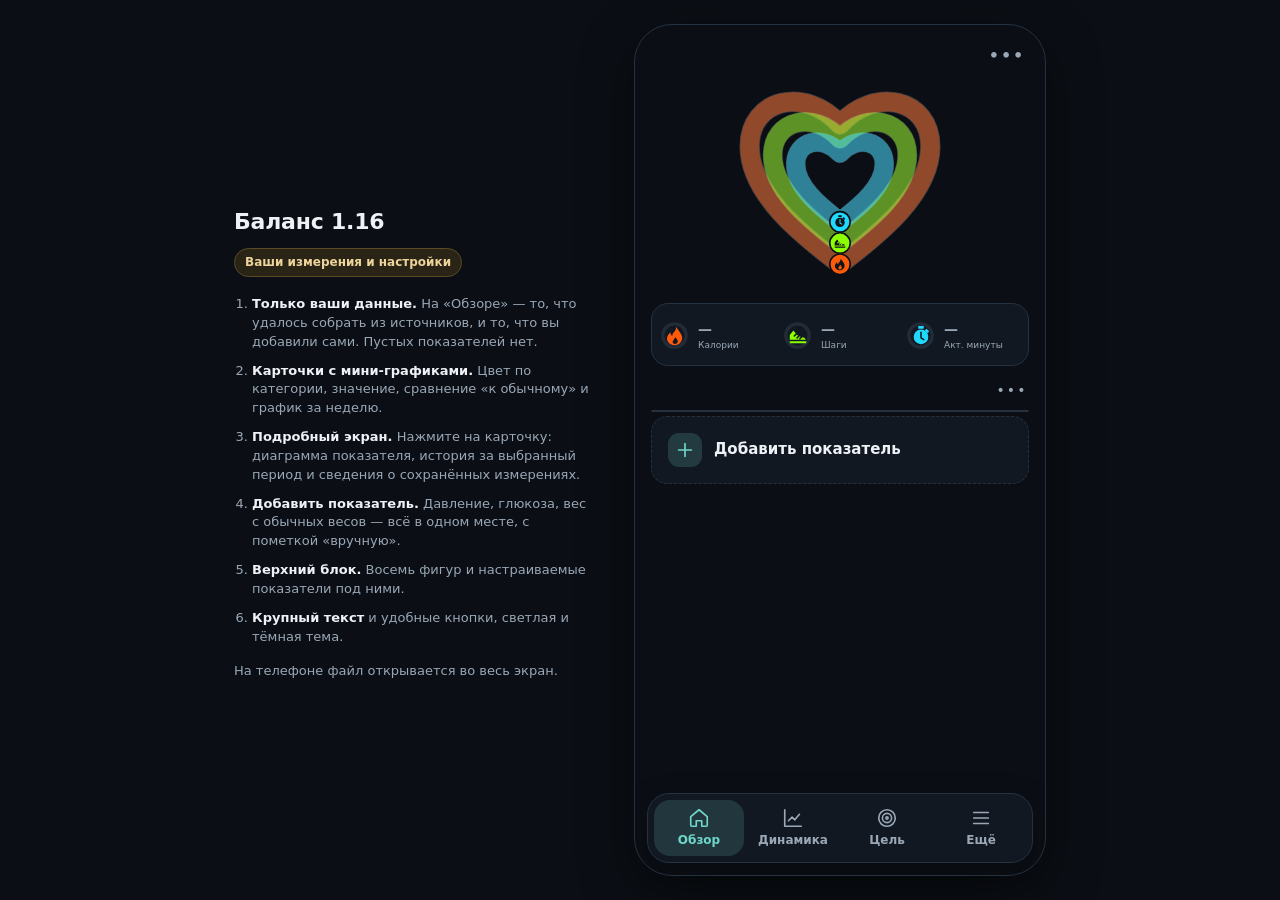
==== web-src/index.html @ 513505cd "Add files via upload" ====
<!doctype html>
<html lang="ru" data-theme="dark">
<head>
<meta charset="utf-8">
<meta name="viewport" content="width=device-width,initial-scale=1,viewport-fit=cover">
<meta name="theme-color" content="#0b0f15">
<title>Баланс · версия 1.16</title>
<link rel="icon" href="data:image/svg+xml,%3Csvg xmlns='http://www.w3.org/2000/svg' viewBox='0 0 108 108'%3E%3Crect width='108' height='108' rx='24' fill='%230b0f15'/%3E%3Cg fill='none' stroke-width='6' stroke-linecap='round'%3E%3Cpath d='M54 30A24 24 0 1 1 30 54' stroke='%233ee2c4'/%3E%3Cpath d='M54 38A16 16 0 1 1 38 54' stroke='%23ff6a91'/%3E%3Cpath d='M54 46A8 8 0 1 1 46 54' stroke='%2359a9ff'/%3E%3C/g%3E%3C/svg%3E">
<style>
:root{
  --bg:#0b0f15;--surface:#121821;--surface2:#19212c;--surface3:#222c39;--line:#263140;
  --text:#eef2f7;--muted:#9aa7b6;--faint:#6f7c8c;--accent:#6fd6ca;--accent-ink:#06211e;
  --c-act:#3fe0c5;--c-heart:#ff6f91;--c-sleep:#9d8cff;--c-body:#ffb84d;--c-food:#5fd97a;--c-well:#5aa9ff;--c-fit:#ff8a4c;
  --warn-bg:#2a2416;--warn-line:#5a4a26;--warn:#ecd49b;
  --shadow:0 18px 50px #0008;--r:16px;
  --fs-xs:12px;--fs-s:13px;--fs-m:15px;--fs-l:18px;--fs-xl:24px;--fs-2xl:34px;
}
[data-theme=light]{
  --bg:#eef1f5;--surface:#ffffff;--surface2:#f3f5f8;--surface3:#e7ebf0;--line:#dde3ea;
  --text:#121821;--muted:#566273;--faint:#7c8796;--accent:#0f8f84;--accent-ink:#ffffff;
  --c-act:#0aa58e;--c-heart:#e63e6d;--c-sleep:#6b54f0;--c-body:#d98a0b;--c-food:#22a447;--c-well:#2f7ff0;--c-fit:#ea6420;
  --warn-bg:#fff6df;--warn-line:#f0d9a0;--warn:#7a5a10;
  --shadow:0 18px 50px #1b263533;
}
[data-theme=dark][data-pal=midnight]{--bg:#070b1a;--surface:#0f1530;--surface2:#161d3d;--surface3:#1f2850;--line:#28325e;--text:#eef1ff;--muted:#9ea8cc;--faint:#6d779c;--accent:#7aa2ff;--accent-ink:#0a1236}
[data-theme=dark][data-pal=amethyst]{--bg:#0e0a16;--surface:#171126;--surface2:#201832;--surface3:#2a2040;--line:#352a50;--text:#f3eefc;--muted:#aa9fc2;--faint:#776d8f;--accent:#c08cff;--accent-ink:#200b3a}
[data-theme=dark][data-pal=emerald]{--bg:#06110e;--surface:#0d1b17;--surface2:#13241f;--surface3:#1b3029;--line:#223b33;--text:#eaf7f1;--muted:#93b0a5;--faint:#647f74;--accent:#4fe0a0;--accent-ink:#032116}
[data-theme=dark][data-pal=black]{--bg:#000000;--surface:#0d0d0f;--surface2:#151518;--surface3:#1e1e22;--line:#26262b;--text:#f5f5f5;--muted:#a1a1a8;--faint:#6e6e75;--accent:#ffb547;--accent-ink:#2a1a00}
[data-theme=light][data-pal=sand]{--bg:#f5efe6;--surface:#fffdf9;--surface2:#f6f0e6;--surface3:#ece3d5;--line:#e3d7c5;--text:#241a11;--muted:#6e5f50;--faint:#93846f;--accent:#c0612b;--accent-ink:#ffffff}
[data-theme=light][data-pal=lavender]{--bg:#f1eefa;--surface:#ffffff;--surface2:#f6f4fc;--surface3:#eae6f7;--line:#dfd9f1;--text:#1b1530;--muted:#5f5878;--faint:#857e9e;--accent:#6b4fe0;--accent-ink:#ffffff}
[data-theme=light][data-pal=mint]{--bg:#eaf5f0;--surface:#ffffff;--surface2:#f1f8f5;--surface3:#e0efe8;--line:#d2e6dd;--text:#10231b;--muted:#4f665c;--faint:#78897f;--accent:#138a5e;--accent-ink:#ffffff}
[data-theme=light][data-pal=sky]{--bg:#ecf3fc;--surface:#ffffff;--surface2:#f2f7fd;--surface3:#e1ebf8;--line:#d4e1f2;--text:#0f1a2b;--muted:#4f5f76;--faint:#7a889c;--accent:#2370d8;--accent-ink:#ffffff}
.pals{display:grid;grid-template-columns:repeat(5,1fr);gap:8px}
.pal{display:flex;flex-direction:column;align-items:center;gap:6px;font-size:12px;font-weight:600;color:var(--muted)}
.pal .psw{width:100%;aspect-ratio:3/4;border-radius:14px;border:2px solid var(--line);padding:6px;display:flex;flex-direction:column;gap:4px;justify-content:flex-end;position:relative;overflow:hidden}
.pal .psw i{display:block;height:7px;border-radius:4px}
.pal .psw em{position:absolute;top:6px;left:6px;width:14px;height:14px;border-radius:50%}
.pal.on{color:var(--text)}.pal.on .psw{border-color:var(--accent);box-shadow:0 0 0 3px color-mix(in srgb,var(--accent) 30%,transparent)}
.lay{grid-template-columns:repeat(3,1fr)!important}
*{box-sizing:border-box;-webkit-tap-highlight-color:transparent}
html,body{margin:0;height:100%}
body{background:var(--bg);color:var(--text);font:var(--fs-m)/1.45 "Inter",system-ui,-apple-system,"Segoe UI",Roboto,sans-serif;-webkit-font-smoothing:antialiased}
button{font:inherit;color:inherit;background:none;border:0;padding:0;cursor:pointer}
svg.i{width:22px;height:22px;fill:none;stroke:currentColor;stroke-width:1.8;stroke-linecap:round;stroke-linejoin:round;flex:none}
.num{font-variant-numeric:tabular-nums}

/* stage: phone frame on desktop, full screen on phone */
.stage{min-height:100%;display:flex;justify-content:center;align-items:center;gap:40px;padding:24px}
.notes{max-width:360px;color:var(--muted);font-size:var(--fs-s)}
.notes h1{color:var(--text);font-size:22px;margin:0 0 4px;letter-spacing:-.01em}
.notes .tag{display:inline-block;margin:6px 0 18px;padding:5px 10px;border-radius:99px;background:var(--warn-bg);border:1px solid var(--warn-line);color:var(--warn);font-size:var(--fs-xs);font-weight:700}
.notes ol{padding-left:18px;margin:0}.notes li{margin:0 0 10px}.notes b{color:var(--text)}
.phone{position:relative;width:412px;height:min(892px,calc(100vh - 48px));background:var(--bg);border:1px solid var(--line);border-radius:38px;box-shadow:var(--shadow);overflow:hidden;display:flex;flex-direction:column}
@media (max-width:860px){.notes{display:none}}
@media (max-width:520px){.stage{padding:0;display:block}.phone{width:100%;height:100dvh;border:0;border-radius:0;box-shadow:none}}

.status{display:flex;justify-content:space-between;padding:12px 22px 4px;font-size:var(--fs-xs);color:var(--muted);font-weight:600}
.screen{flex:1;overflow-y:auto;padding:6px 16px 118px;scrollbar-width:none}
.screen::-webkit-scrollbar{display:none}
.view{display:none}.view.on{display:block;animation:fade .22s ease}
@keyframes fade{from{opacity:0;transform:translateY(6px)}to{opacity:1;transform:none}}

/* header */
.top{display:flex;align-items:center;gap:12px;margin:6px 0 14px}
.top h2{margin:0;font-size:var(--fs-xl);letter-spacing:-.02em}
.top small{display:block;color:var(--muted);font-size:var(--fs-s)}
.top .sp{flex:1}
.iconbtn{width:44px;height:44px;border-radius:14px;display:grid;place-items:center;background:var(--surface);border:1px solid var(--line);color:var(--muted)}
.iconbtn:active{transform:scale(.96)}
.avatar{width:44px;height:44px;border-radius:50%;display:grid;place-items:center;background:linear-gradient(140deg,#4f67a0,#2a3854);color:#fff;font-weight:800;font-size:var(--fs-l)}

.demo{display:flex;gap:8px;align-items:center;padding:8px 12px;border-radius:12px;background:var(--warn-bg);border:1px solid var(--warn-line);color:var(--warn);font-size:var(--fs-xs);font-weight:600;margin-bottom:14px}

/* week strip */
.week{display:grid;grid-template-columns:repeat(7,1fr);gap:6px;margin-bottom:14px}
.day{display:flex;flex-direction:column;align-items:center;gap:2px;padding:8px 0;border-radius:12px;background:var(--surface);border:1px solid var(--line);font-size:var(--fs-xs);color:var(--muted);min-height:48px}
.day b{font-size:var(--fs-m);color:var(--text)}
.day.on{background:var(--accent);border-color:var(--accent);color:var(--accent-ink)}.day.on b{color:var(--accent-ink)}
.day .dot{width:5px;height:5px;border-radius:50%;background:var(--c-act)}.day.on .dot{background:var(--accent-ink)}
.day .dot.off{background:transparent}

.card{background:var(--surface);border:1px solid var(--line);border-radius:var(--r);padding:16px}
.laysw{display:flex;gap:4px;padding:4px;margin:0 0 12px;border-radius:14px;background:var(--card);border:1px solid var(--line)}
.laysw button{flex:1;display:flex;align-items:center;justify-content:center;gap:7px;min-height:38px;border-radius:10px;color:var(--muted);font-size:var(--fs-s);font-weight:600;transition:background .2s,color .2s}
.laysw button svg{width:17px;height:17px}
.laysw button.on{background:color-mix(in srgb,var(--accent) 18%,transparent);color:var(--accent)}
.sec{display:flex;align-items:baseline;justify-content:space-between;margin:22px 2px 10px}
.sec h3{margin:0;font-size:var(--fs-l);letter-spacing:-.01em}
.sec button,.link{color:var(--accent);font-size:var(--fs-s);font-weight:600;min-height:32px}

/* today */
.today{background:linear-gradient(160deg,color-mix(in srgb,var(--accent) 14%,var(--surface)),var(--surface) 70%)}
.today .lbl{font-size:var(--fs-xs);font-weight:700;color:var(--muted);letter-spacing:.06em;text-transform:uppercase}
.today p{margin:6px 0 14px;font-size:var(--fs-l);line-height:1.35;font-weight:600;letter-spacing:-.01em}
.today p em{font-style:normal;color:var(--accent)}
.rings{display:grid;grid-template-columns:repeat(3,1fr);gap:8px}
.ring{display:flex;flex-direction:column;align-items:center;text-align:center;gap:4px;padding:10px 4px;border-radius:14px;background:var(--surface2)}
.ring svg{width:64px;height:64px}
.ring b{font-size:var(--fs-m)}.ring small{font-size:var(--fs-xs);color:var(--muted)}

/* key metrics */
.grid2{display:grid;grid-template-columns:1fr 1fr;gap:10px}
.kpi{text-align:left;display:flex;flex-direction:column;gap:6px;min-height:150px}
.kpi:active,.row:active{transform:scale(.985)}
.kpi .h{display:flex;align-items:center;gap:8px;font-size:var(--fs-s);color:var(--muted);font-weight:600}
.kpi .h .ic{width:28px;height:28px;border-radius:9px;display:grid;place-items:center;background:color-mix(in srgb,var(--c) 18%,transparent);color:var(--c)}
.kpi .h svg.i{width:16px;height:16px}
.kpi .v{font-size:var(--fs-xl);font-weight:800;letter-spacing:-.02em;line-height:1.1}
.kpi .v small{font-size:var(--fs-s);font-weight:600;color:var(--muted);margin-left:3px}
.kpi .spark{height:34px;margin-top:auto}
.delta{font-size:var(--fs-xs);color:var(--muted)}
.delta b{color:var(--text);font-weight:700}

.insight{display:flex;gap:12px;align-items:flex-start}
.insight .ic{width:40px;height:40px;border-radius:12px;display:grid;place-items:center;background:color-mix(in srgb,var(--c-sleep) 18%,transparent);color:var(--c-sleep)}
.insight b{display:block;font-size:var(--fs-m)}.insight span{font-size:var(--fs-s);color:var(--muted)}
.streak{display:flex;align-items:center;gap:12px;margin-top:10px}
.streak .ic{width:40px;height:40px;border-radius:12px;display:grid;place-items:center;background:color-mix(in srgb,var(--c-fit) 18%,transparent);color:var(--c-fit)}
.pips{display:flex;gap:4px;margin-top:6px}.pips i{width:18px;height:6px;border-radius:3px;background:var(--surface3)}.pips i.on{background:var(--c-fit)}

/* groups */
.group{margin-bottom:8px;padding:0;overflow:hidden}
.group>summary{list-style:none;display:flex;align-items:center;gap:12px;padding:14px 16px;cursor:pointer;min-height:56px}
.group>summary::-webkit-details-marker{display:none}
.group .gic{width:34px;height:34px;border-radius:11px;display:grid;place-items:center;background:color-mix(in srgb,var(--c) 18%,transparent);color:var(--c)}
.group .gt{flex:1}.group .gt b{display:block;font-size:var(--fs-m)}.group .gt small{color:var(--muted);font-size:var(--fs-xs)}
.group .chev{color:var(--faint);transition:transform .2s}
.group[open] .chev{transform:rotate(180deg)}
.rows{border-top:1px solid var(--line)}
.row{display:flex;align-items:center;gap:12px;width:100%;padding:12px 16px;min-height:52px;text-align:left;border-bottom:1px solid var(--line)}
.row:last-child{border-bottom:0}
.row .n{flex:1;font-size:var(--fs-m)}
.row .n small{display:block;color:var(--muted);font-size:var(--fs-xs)}
.row .val{font-weight:700;font-size:var(--fs-m)}
.row .chev{color:var(--faint)}
.row.empty .n{color:var(--muted)}
.pill{font-size:var(--fs-xs);font-weight:700;padding:5px 10px;border-radius:99px;background:var(--surface2);color:var(--accent);border:1px solid var(--line);white-space:nowrap}
.mini{width:54px;height:22px}

.foot{color:var(--faint);font-size:var(--fs-xs);margin:16px 4px 0;line-height:1.5}

/* dynamics */
.chips{display:flex;gap:8px;overflow-x:auto;scrollbar-width:none;margin:0 -16px 12px;padding:0 16px}
.chips::-webkit-scrollbar{display:none}
.chip{flex:none;min-height:38px;padding:8px 14px;border-radius:99px;background:var(--surface);border:1px solid var(--line);color:var(--muted);font-size:var(--fs-s);font-weight:600}
.chip.on{background:var(--text);color:var(--bg);border-color:var(--text)}
.seg{display:grid;grid-template-columns:repeat(6,1fr);gap:4px;padding:4px;border-radius:14px;background:var(--surface);border:1px solid var(--line);margin-bottom:12px}
.seg button{min-height:36px;border-radius:10px;font-size:var(--fs-s);font-weight:600;color:var(--muted)}
.seg button.on{background:var(--surface3);color:var(--text)}
.picker{display:flex;align-items:center;gap:12px;width:100%;text-align:left;margin-bottom:12px}
.picker .ic{width:40px;height:40px;border-radius:12px;display:grid;place-items:center;background:color-mix(in srgb,var(--c) 18%,transparent);color:var(--c)}
.picker .t{flex:1}.picker .t small{display:block;color:var(--muted);font-size:var(--fs-xs)}.picker .t b{font-size:var(--fs-l)}
.big{font-size:var(--fs-2xl);font-weight:800;letter-spacing:-.03em;line-height:1}
.big small{font-size:var(--fs-m);color:var(--muted);font-weight:600;margin-left:4px}
.chart{margin:14px -4px 6px}
.chart svg{width:100%;height:auto;display:block}
.legend{display:flex;gap:14px;font-size:var(--fs-xs);color:var(--muted);flex-wrap:wrap}
.legend i{display:inline-block;width:10px;height:10px;border-radius:3px;margin-right:5px;vertical-align:-1px}
.stats{display:grid;grid-template-columns:repeat(3,1fr);gap:8px;margin-top:14px}
.stat{padding:10px 12px;border-radius:12px;background:var(--surface2)}
.stat small{display:block;color:var(--muted);font-size:var(--fs-xs)}.stat b{font-size:var(--fs-m)}
.toggle{display:flex;align-items:center;justify-content:space-between;gap:12px;margin-top:14px;font-size:var(--fs-s);color:var(--muted);min-height:44px;width:100%;text-align:left}
.sw{width:46px;height:28px;border-radius:99px;background:var(--surface3);position:relative;flex:none;transition:background .2s}
.sw::after{content:"";position:absolute;top:3px;left:3px;width:22px;height:22px;border-radius:50%;background:#fff;transition:transform .2s;box-shadow:0 1px 3px #0004}
.sw.on{background:var(--accent)}.sw.on::after{transform:translateX(18px)}
.heat{display:grid;grid-template-columns:repeat(7,1fr);gap:5px;margin-top:10px}
.heat i{aspect-ratio:1;border-radius:6px;background:var(--surface3)}
.heat i.l1{background:color-mix(in srgb,var(--accent) 35%,var(--surface3))}
.heat i.l2{background:color-mix(in srgb,var(--accent) 65%,var(--surface3))}
.heat i.l3{background:var(--accent)}
.hl{display:flex;justify-content:space-between;color:var(--faint);font-size:var(--fs-xs);margin-top:4px}
.note{display:flex;gap:10px;font-size:var(--fs-s);color:var(--muted);margin-top:12px}
.note svg.i{width:18px;height:18px;color:var(--faint);margin-top:1px}
.emptybox{text-align:center;padding:30px 12px;color:var(--muted);font-size:var(--fs-s)}
.emptybox .ic{width:52px;height:52px;margin:0 auto 10px;border-radius:16px;display:grid;place-items:center;background:var(--surface2);color:var(--faint)}
.btn{display:inline-flex;align-items:center;justify-content:center;gap:8px;min-height:46px;padding:0 18px;border-radius:14px;background:var(--accent);color:var(--accent-ink);font-weight:700;font-size:var(--fs-m)}
.btn.ghost{background:var(--surface2);color:var(--text);border:1px solid var(--line)}
.btn svg.i{width:18px;height:18px}

/* more */
.profile{display:flex;align-items:center;gap:14px;width:100%;text-align:left}
.profile .avatar{width:54px;height:54px;font-size:22px}
.profile .t{flex:1}.profile b{font-size:var(--fs-l)}.profile small{display:block;color:var(--muted);font-size:var(--fs-s)}
.list{padding:0;overflow:hidden}
.item{display:flex;align-items:center;gap:14px;width:100%;padding:13px 16px;min-height:60px;text-align:left;border-bottom:1px solid var(--line)}
.item:last-child{border-bottom:0}
.item .ic{width:38px;height:38px;border-radius:12px;display:grid;place-items:center;background:var(--surface2);color:var(--accent)}
.item .ic svg.i{width:20px;height:20px}
.item .t{flex:1}.item .t b{display:block;font-size:var(--fs-m);font-weight:600}.item .t small{color:var(--muted);font-size:var(--fs-xs)}
.item .chev{color:var(--faint)}
.badge{font-size:var(--fs-xs);font-weight:700;color:var(--accent);padding:4px 9px;border-radius:99px;border:1px solid var(--line)}
.lbl2{font-size:var(--fs-xs);font-weight:700;color:var(--muted);letter-spacing:.06em;text-transform:uppercase;margin:22px 4px 8px}

/* sub pages */
.subhead{display:flex;align-items:center;gap:10px;margin:4px 0 14px}
.subhead h2{margin:0;font-size:var(--fs-xl);letter-spacing:-.02em}
.flow{display:flex;align-items:center;gap:6px;flex-wrap:wrap;font-size:var(--fs-s);margin-top:10px}
.flow span{padding:6px 10px;border-radius:10px;background:var(--surface2);border:1px solid var(--line)}
.flow span.me{background:var(--accent);color:var(--accent-ink);border-color:var(--accent);font-weight:700}
.flow svg.i{width:16px;height:16px;color:var(--faint)}
.src{margin-bottom:8px;padding:0;overflow:hidden}
.src>summary{list-style:none;display:flex;align-items:center;gap:12px;padding:14px 16px;cursor:pointer;min-height:60px}
.src>summary::-webkit-details-marker{display:none}
.src .logo{width:38px;height:38px;border-radius:12px;display:grid;place-items:center;font-weight:800;color:#0b0f15;flex:none}
.src .t{flex:1}.src .t b{display:block;font-size:var(--fs-m)}.src .t small{color:var(--muted);font-size:var(--fs-xs)}
.src .body{padding:0 16px 14px;font-size:var(--fs-s);color:var(--muted)}
.src .body p{margin:8px 0}.src .body b{color:var(--text)}
.src[open] .chev{transform:rotate(180deg)}.src .chev{color:var(--faint);transition:transform .2s}
.pinrow{display:flex;align-items:center;gap:12px;padding:12px 16px;min-height:56px;border-bottom:1px solid var(--line);width:100%;text-align:left}
.pinrow:last-child{border-bottom:0}
.pinrow .n{flex:1}.pinrow .n small{display:block;color:var(--muted);font-size:var(--fs-xs)}
.star{width:40px;height:40px;border-radius:12px;display:grid;place-items:center;color:var(--faint);border:1px solid var(--line)}
.star.on{color:var(--accent-ink);background:var(--accent);border-color:var(--accent)}
.themes{display:grid;grid-template-columns:1fr 1fr;gap:10px}
.th{border-radius:16px;padding:12px;border:2px solid var(--line);text-align:left;min-height:120px;display:flex;flex-direction:column;gap:8px}
.th.on{border-color:var(--accent)}
.th .pv{flex:1;border-radius:10px;padding:8px;display:flex;flex-direction:column;gap:5px}
.th .pv i{display:block;height:8px;border-radius:4px}

/* tab bar */

#tabbar{transition:transform .3s cubic-bezier(.2,.8,.2,1),opacity .3s}
#tabbar.hide{transform:translateY(120%);opacity:0;pointer-events:none}
.paddbottom{padding-bottom:100px}
.tabbar{position:absolute;left:12px;right:12px;bottom:12px;display:grid;grid-template-columns:repeat(4,1fr);gap:4px;padding:6px;border-radius:22px;background:var(--surface);border:1px solid var(--line);box-shadow:0 10px 30px #0004}
.tabbar button{display:flex;flex-direction:column;align-items:center;justify-content:center;gap:3px;min-height:56px;border-radius:16px;font-size:var(--fs-xs);font-weight:600;color:var(--muted)}
.tabbar button.on{background:color-mix(in srgb,var(--accent) 16%,transparent);color:var(--accent)}

/* sheet */
.scrim{position:absolute;inset:0;background:#0007;opacity:0;pointer-events:none;transition:opacity .25s;z-index:20}
.scrim.on{opacity:1;pointer-events:auto}
.sheet{position:absolute;left:0;right:0;bottom:0;max-height:88%;overflow-y:auto;background:var(--bg);border-radius:26px 26px 0 0;border-top:1px solid var(--line);padding:10px 16px 28px;transform:translateY(105%);visibility:hidden;transition:transform .3s cubic-bezier(.2,.8,.2,1),visibility 0s .3s;z-index:21;scrollbar-width:none}
.sheet.on{transform:none;visibility:visible;transition:transform .3s cubic-bezier(.2,.8,.2,1),visibility 0s}
.grab{width:44px;height:5px;border-radius:3px;background:var(--surface3);margin:0 auto 12px}
.sheet .hd{display:flex;align-items:center;gap:12px;margin-bottom:12px}
.sheet .hd .ic{width:44px;height:44px;border-radius:14px;display:grid;place-items:center;background:color-mix(in srgb,var(--c) 18%,transparent);color:var(--c)}
.sheet .hd .t{flex:1}.sheet .hd .t b{display:block;font-size:var(--fs-l)}.sheet .hd .t small{color:var(--muted);font-size:var(--fs-s)}
.opts{display:flex;flex-direction:column;gap:2px;padding:0}
.opt{display:flex;align-items:center;gap:12px;width:100%;padding:12px 14px;min-height:52px;text-align:left;border-radius:12px}
.opt.on{background:var(--surface2)}
.opt .dotc{width:10px;height:10px;border-radius:50%;background:var(--c)}
.opt .n{flex:1}.opt small{color:var(--muted);font-size:var(--fs-xs)}
.addcard{display:flex;align-items:center;gap:12px;width:100%;text-align:left;border-style:dashed;margin-top:4px}
.addcard .ic{width:34px;height:34px;border-radius:11px;display:grid;place-items:center;background:color-mix(in srgb,var(--accent) 18%,transparent);color:var(--accent)}
.addcard .t b{display:block}.addcard .t small{color:var(--muted);font-size:var(--fs-xs)}
.tagm{font-size:11px;font-weight:700;color:var(--c-well);background:color-mix(in srgb,var(--c-well) 15%,transparent);padding:2px 7px;border-radius:99px;margin-left:6px;vertical-align:1px}
.field{display:flex;flex-direction:column;gap:6px;margin-top:12px;font-size:var(--fs-s);color:var(--muted)}
.field input{font:inherit;font-size:var(--fs-l);color:var(--text);background:var(--surface2);border:1px solid var(--line);border-radius:12px;padding:12px 14px;min-height:50px;width:100%}
.field input:focus{outline:2px solid var(--accent);border-color:transparent}
.optg{font-size:var(--fs-xs);font-weight:700;color:var(--muted);letter-spacing:.06em;text-transform:uppercase;margin:14px 14px 4px}

.srcline{display:flex;gap:8px;flex-wrap:wrap;margin:-2px 2px 12px;font-size:var(--fs-xs);color:var(--muted)}
.srcline span{display:inline-flex;align-items:center;gap:6px;padding:5px 10px;border-radius:99px;background:var(--surface);border:1px solid var(--line)}
.srcline i{width:8px;height:8px;border-radius:50%}
.catlbl{display:flex;align-items:center;gap:8px;margin:16px 2px 8px;font-size:var(--fs-s);font-weight:700;color:var(--c)}
.catlbl svg.i{width:16px;height:16px}
.cards{display:grid;grid-template-columns:repeat(2,minmax(0,1fr));gap:10px}
.mc{position:relative;overflow:hidden;text-align:left;display:flex;flex-direction:column;gap:4px;min-height:158px;padding:14px;border-radius:20px;border:1px solid color-mix(in srgb,var(--c) 28%,var(--line));
  background:radial-gradient(120% 90% at 100% 0%,color-mix(in srgb,var(--c) 30%,transparent),transparent 60%),linear-gradient(170deg,color-mix(in srgb,var(--c) 12%,var(--surface)),var(--surface));transition:transform .15s}
.mc:active{transform:scale(.97)}
.mc
/* ---- compact layouts ---- */
.tmini{display:none;align-items:center;gap:10px;padding:10px 12px;margin-bottom:12px}
.tmini .tr{flex:1;display:flex;align-items:center;gap:8px;min-width:0}
.tmini svg{width:40px;height:40px;flex:none}
.tmini b{display:block;font-size:var(--fs-s);line-height:1.15}.tmini small{display:block;font-size:11px;color:var(--muted);white-space:nowrap}
body[data-layout]:not([data-layout=cards]) #week,body[data-layout]:not([data-layout=cards]) .today{display:none}
body[data-layout]:not([data-layout=cards]) .tmini{display:flex}
body[data-layout]:not([data-layout=cards]) .top{margin:2px 0 10px}
body[data-layout]:not([data-layout=cards]) .top .avatar{width:38px;height:38px;font-size:var(--fs-m)}
body[data-layout]:not([data-layout=cards]) .top h2{font-size:var(--fs-l)}
.vmicro svg{width:100%;height:auto;display:block}
/* A tiles */
.tiles{display:grid;grid-template-columns:repeat(2,minmax(0,1fr));gap:8px}
.tl{display:flex;flex-direction:column;gap:2px;text-align:left;padding:10px 11px 8px;border-radius:16px;min-height:0;border:1px solid color-mix(in srgb,var(--c) 28%,var(--line));background:radial-gradient(120% 90% at 100% 0%,color-mix(in srgb,var(--c) 26%,transparent),transparent 60%),var(--surface)}
.tl .h{display:flex;align-items:center;gap:6px;font-size:12px;font-weight:700;white-space:nowrap;overflow:hidden;text-overflow:ellipsis}
.tl .h .ic{width:22px;height:22px;border-radius:7px;display:grid;place-items:center;background:var(--c);color:#0b0f15;flex:none}.tl .h svg.i{width:13px;height:13px}
.tl .row1{display:flex;align-items:baseline;justify-content:space-between;gap:4px}
.tl .v{font-size:19px;font-weight:800;letter-spacing:-.02em}.tl .v small{font-size:11px;color:var(--muted);font-weight:600;margin-left:2px}
.tl .dd{font-size:11px;font-weight:700;color:var(--muted)}
.tl .vmicro{margin-top:4px;height:38px;display:flex;align-items:flex-end}
.tl .vmicro svg{max-height:38px}
/* B list */
.lst{padding:0;overflow:hidden}
.lr{display:grid;grid-template-columns:32px 1fr 84px auto;align-items:center;gap:10px;width:100%;padding:9px 12px;text-align:left;border-bottom:1px solid var(--line);min-height:56px}
.lr:last-child{border-bottom:0}
.lr .ic{width:32px;height:32px;border-radius:10px;display:grid;place-items:center;background:var(--c);color:#0b0f15}.lr .ic svg.i{width:17px;height:17px}
.lr .n{font-size:var(--fs-s);font-weight:600;line-height:1.2;min-width:0}.lr .n small{display:block;font-size:11px;color:var(--muted);font-weight:500}
.lr .vmicro{height:32px;display:flex;align-items:center}.lr .vmicro svg{max-height:32px}
.lr .val{font-size:var(--fs-m);font-weight:800;text-align:right;white-space:nowrap}.lr .val small{display:block;font-size:10px;color:var(--muted);font-weight:600}
.lcat{font-size:11px;font-weight:800;letter-spacing:.06em;text-transform:uppercase;color:var(--c);padding:10px 12px 2px;border-bottom:0}
/* C grid3 */
.g3{display:grid;grid-template-columns:repeat(3,minmax(0,1fr));gap:7px}
.g3 .t{display:flex;flex-direction:column;text-align:left;padding:9px 9px 7px;border-radius:14px;border:1px solid color-mix(in srgb,var(--c) 26%,var(--line));background:linear-gradient(170deg,color-mix(in srgb,var(--c) 18%,var(--surface)),var(--surface))}
.g3 .t .ic{width:20px;height:20px;border-radius:6px;display:grid;place-items:center;background:var(--c);color:#0b0f15}.g3 .t svg.i{width:12px;height:12px}
.g3 .t .v{font-size:16px;font-weight:800;margin-top:6px;letter-spacing:-.02em;white-space:nowrap}.g3 .t .v small{font-size:10px;color:var(--muted);margin-left:1px}
.g3 .t .n{font-size:11px;color:var(--muted);white-space:nowrap;overflow:hidden;text-overflow:ellipsis}
.g3 .t .vmicro{height:30px;margin-top:4px;display:flex;align-items:flex-end}.g3 .t .vmicro svg{max-height:30px}
.g3 .t.w2{grid-column:span 2}
.g3 .t.w3{grid-column:1/-1}
.g3 .t{position:relative;-webkit-touch-callout:none;-webkit-user-select:none;user-select:none}
.g3 .t .pickmark{position:absolute;top:6px;right:6px;width:22px;height:22px;border-radius:50%;background:color-mix(in srgb,var(--surface) 85%,transparent);border:2px solid var(--muted);color:#fff;display:grid;place-items:center;font-size:12px;font-weight:800}
.g3 .t.pickOn{border-color:var(--accent);box-shadow:0 0 0 2px var(--accent)}
.g3 .t.pickOn .pickmark{background:var(--accent);border-color:var(--accent)}
.g3 .t.dragging{opacity:.35;border-style:dashed}
.g3 .t.sel{box-shadow:0 0 0 2px var(--accent);border-color:var(--accent)}
#dragGhost{grid-template-columns:1fr!important;position:fixed;z-index:80;pointer-events:none;opacity:.92;transform:scale(1.05);box-shadow:0 14px 34px #0008;border-radius:14px}
body.dragmode,body.dragmode *{touch-action:none!important}
body.pickmode #groups{padding-bottom:90px}
/* D carousel */
.crow{display:flex;gap:8px;overflow-x:auto;scrollbar-width:none;margin:0 -16px;padding:0 16px 2px;scroll-snap-type:x mandatory}
.crow::-webkit-scrollbar{display:none}
.crow .tl{flex:0 0 142px;scroll-snap-align:start}
.chd{display:flex;align-items:center;gap:6px;margin:12px 2px 6px;font-size:12px;font-weight:800;color:var(--c)}.chd svg.i{width:14px;height:14px}.chd span{margin-left:auto;color:var(--faint);font-weight:600}
.lay{display:grid;grid-template-columns:1fr 1fr;gap:8px;margin-top:10px}
.lay button{padding:12px;border-radius:14px;border:2px solid var(--line);text-align:left;font-size:var(--fs-s)}.lay button.on{border-color:var(--accent)}.lay small{display:block;color:var(--muted);font-size:11px}
:focus-visible{outline-offset:3px;border-radius:22px}
.mc .h{min-height:30px}
.mc.wide{grid-column:span 2;min-height:150px}
.mc.full{grid-column:1/-1;min-height:150px}
.mc.dragging{opacity:.4;border-style:dashed;pointer-events:none}
.mc.sel{border-color:var(--accent);box-shadow:0 0 0 3px color-mix(in srgb,var(--accent) 30%,transparent)}
.mc.pickmark{position:absolute;top:10px;right:10px;width:30px;height:30px;border-radius:50%;background:color-mix(in srgb,var(--surface) 80%,transparent);border:2px solid var(--line);color:var(--text);display:grid;place-items:center;font-size:16px;font-weight:800;z-index:5}
body.pickmode .mc.pickOn .pickmark{background:var(--accent);border-color:var(--accent);color:#fff}
body.pickmode .mc{cursor:pointer}
body.pickmode .mc:active{transform:none}
body.pickmode .mc.pickOn{border-color:var(--accent);box-shadow:0 0 0 3px color-mix(in srgb,var(--accent) 30%,transparent)}
.mc .h{display:flex;align-items:center;gap:8px;font-size:var(--fs-s);font-weight:700;color:var(--text)}
.mc .h .ic{width:30px;height:30px;border-radius:10px;display:grid;place-items:center;background:var(--c);color:#0b0f15}
.mc .h .ic svg.i{width:17px;height:17px}
.mc .h .src{margin-left:auto;font-size:11px;font-weight:600;color:var(--muted)}
.mc .v{font-size:26px;font-weight:800;letter-spacing:-.03em;line-height:1.05;margin-top:6px}
.mc .v small{font-size:var(--fs-s);font-weight:600;color:var(--muted);margin-left:3px;letter-spacing:0}
.mc .d{font-size:var(--fs-xs);color:var(--muted);display:flex;align-items:center;gap:6px;flex-wrap:wrap}
.chipd{display:inline-flex;align-items:center;gap:3px;font-weight:700;padding:2px 7px;border-radius:99px;background:color-mix(in srgb,var(--c) 20%,transparent);color:var(--text)}
.vwrap{margin-top:auto;padding-top:6px}
.vwrap svg,.hero svg{width:100%;height:auto;display:block;overflow:visible}
.hero{margin:12px 0 4px}
.ecg{stroke-dasharray:900;animation:none}body.anim .ecg{animation:draw 2.4s ease-out both}
@keyframes draw{from{stroke-dashoffset:900}to{stroke-dashoffset:0}}
@keyframes chReveal{from{clip-path:inset(-40% 100% -40% -6%)}to{clip-path:inset(-40% -6% -40% -6%)}}
@keyframes bGr{from{transform:scaleY(.02)}to{transform:scaleY(1)}}
body.anim .animrun{animation:chReveal .7s cubic-bezier(.2,.8,.2,1) both}
body.anim .animrun svg rect{transform-box:fill-box;transform-origin:50% 100%;animation:bGr .7s .12s cubic-bezier(.2,.8,.2,1) both}
.wave{animation:wave 3.5s linear infinite}
@keyframes wave{to{transform:translateX(27px)}}
.mc .spark{height:44px;margin:auto -2px -2px;width:calc(100% + 4px)}
.mc.wide .spark{height:54px}
.mc .bar{height:8px;border-radius:99px;background:var(--surface3);overflow:hidden;margin-top:auto}
.mc .bar i{display:block;height:100%;border-radius:99px;background:var(--c)}
.phases{display:flex;height:12px;border-radius:99px;overflow:hidden;gap:2px;margin-top:auto}
.phases i{display:block;height:100%}
.today{background:radial-gradient(120% 120% at 100% 0%,color-mix(in srgb,var(--c-sleep) 30%,transparent),transparent 55%),radial-gradient(120% 120% at 0% 100%,color-mix(in srgb,var(--c-act) 26%,transparent),transparent 55%),var(--surface)!important}
/* detail */
.sheet.full{max-height:94%}
.dhero{border-radius:22px;padding:16px;margin-bottom:12px;background:radial-gradient(130% 100% at 100% 0%,color-mix(in srgb,var(--c) 35%,transparent),transparent 60%),linear-gradient(170deg,color-mix(in srgb,var(--c) 14%,var(--surface)),var(--surface));border:1px solid color-mix(in srgb,var(--c) 30%,var(--line))}
.tip{display:flex;justify-content:space-between;align-items:baseline;min-height:22px;font-size:var(--fs-s);color:var(--muted);margin-top:10px}
.tip b{color:var(--text);font-size:var(--fs-m)}
.chart.tap{cursor:crosshair;touch-action:pan-y}
.dl{padding:4px 16px}
.drow{display:flex;align-items:center;gap:10px;padding:12px 0;border-bottom:1px solid var(--line);font-size:var(--fs-s)}
.drow:last-child{border-bottom:0}
.drow .k{flex:1;color:var(--muted)}.drow .val{font-weight:700;font-size:var(--fs-m)}
.drow .pb{flex:0 0 90px;height:8px;border-radius:99px;background:var(--surface3);overflow:hidden}.drow .pb i{display:block;height:100%;background:var(--c);border-radius:99px}
.about{font-size:var(--fs-s);color:var(--muted);line-height:1.55}
.h4{font-size:var(--fs-m);font-weight:700;margin:16px 2px 8px}
:focus-visible{outline:2px solid var(--accent);outline-offset:2px;border-radius:10px}
@media (prefers-reduced-motion:reduce){*{animation:none!important;transition:none!important}}
</style>
</head>
<body>
<div class="stage">
  <aside class="notes">
    <h1>Баланс 1.16</h1>
    <span class="tag">Ваши измерения и настройки</span>
    <ol>
      <li><b>Только ваши данные.</b> На «Обзоре» — то, что удалось собрать из источников, и то, что вы добавили сами. Пустых показателей нет.</li>
      <li><b>Карточки с мини-графиками.</b> Цвет по категории, значение, сравнение «к обычному» и график за неделю.</li>
      <li><b>Подробный экран.</b> Нажмите на карточку: диаграмма показателя, история за выбранный период и сведения о сохранённых измерениях.</li>
      <li><b>Добавить показатель.</b> Давление, глюкоза, вес с обычных весов — всё в одном месте, с пометкой «вручную».</li>
      <li><b>Верхний блок.</b> Восемь фигур и настраиваемые показатели под ними.</li>
      <li><b>Крупный текст</b> и удобные кнопки, светлая и тёмная тема.</li>
    </ol>
    <p style="margin-top:16px">На телефоне файл открывается во весь экран.</p>
  </aside>

  <main class="phone" id="phone">
    <div class="screen" id="screen">

      <!-- OVERVIEW -->
      <section class="view on" id="v-overview">
        <div id="topBlock"></div>



        <div class="srcline" id="countAll"></div>
        <div id="groups"></div>
        <button class="card addcard" data-act="add"><span class="ic"><svg class="i"><use href="#i-plus"/></svg></span><span class="t"><b>Добавить показатель</b></span></button>

      </section>

      <!-- DYNAMICS -->
      <section class="view" id="v-goal"></section>
      <section class="view" id="v-dynamics">
        <div class="top"><div><h2>Динамика</h2><small>История по сохранённым записям</small></div><div class="sp"></div>
        </div>
        <div class="seg" id="periods"></div>
        <div class="chips" id="cats"></div>
        <button class="card picker" id="picker"></button>
        <div class="dhero" id="dynCard"></div>

        <div class="sec"><h3>Полнота данных</h3><span class="delta">4 недели</span></div>
        <div class="card">
          <div style="font-size:var(--fs-s);color:var(--muted)">Дни, за которые источник передал записи</div>
          <div class="heat" id="heat"></div>
          <div class="hl"><span>меньше показателей</span><span>больше</span></div>
          <div class="note"><svg class="i"><use href="#i-info"/></svg><span>Цвет показывает только наличие записей, а не оценку здоровья.</span></div>
        </div>
      </section>

      <!-- MORE -->
      <section class="view" id="v-more">
        <div class="top"><div><h2>Ещё</h2><small>Настройки и инструменты</small></div></div>
        <button class="card profile" data-go="profile"><div class="avatar">А</div><div class="t"><b>Анзор</b><small>Профиль и личные настройки</small></div><svg class="i chev"><use href="#i-right"/></svg></button>
        <div id="moreList"></div>
        <p class="foot">Основные показатели — на «Обзоре», графики — в «Динамике», настройки и источники — здесь.</p>
      </section>

      <!-- SOURCES -->
      <section class="view" id="v-sources">
        <div class="subhead"><button class="iconbtn" data-back aria-label="Назад"><svg class="i"><use href="#i-left"/></svg></button><h2>Источники</h2></div>
        <div class="card" id="hcCard"></div>
        <div id="srcCard"></div>
        <div class="chips" id="srcF" style="margin-top:14px"></div>
        <div id="srcList"></div>
        <div class="card" style="margin-top:6px">
          <b>Как получить больше данных</b>
          <div class="note"><svg class="i"><use href="#i-info"/></svg><span>Сначала синхронизируйте приложение бренда. Разрешение без записей — не ошибка «Баланса».</span></div>
          <div class="note"><svg class="i"><use href="#i-info"/></svg><span>Фирменные оценки (readiness, energy) часто остаются только в приложении бренда.</span></div>
          <div class="note"><svg class="i"><use href="#i-info"/></svg><span>Apple Health не является прямым источником для Android.</span></div>
        </div>
      </section>

      <!-- PIN -->
      <section class="view" id="v-pin">
        <div class="subhead"><button class="iconbtn" data-back aria-label="Назад"><svg class="i"><use href="#i-left"/></svg></button><h2>Что показывать</h2></div>
        <p style="color:var(--muted);font-size:var(--fs-s);margin:0 2px 12px">Здесь все показатели, которые удалось собрать, и ваши ручные. Скройте лишнее — данные продолжат сохраняться.</p>
        <div class="card list" id="pinList"></div>
      </section>

      <!-- THEMES -->
      <section class="view" id="v-themes">
        <div class="subhead"><button class="iconbtn" data-back aria-label="Назад"><svg class="i"><use href="#i-left"/></svg></button><h2>Оформление</h2></div>
        <div class="themes">
          <button class="th" data-theme-set="dark"><div class="pv" style="background:#0b0f15"><i style="background:#6fd6ca;width:60%"></i><i style="background:#222c39"></i><i style="background:#222c39;width:80%"></i></div><b>Тёмный режим</b></button>
          <button class="th" data-theme-set="light"><div class="pv" style="background:#eef1f5"><i style="background:#0f8f84;width:60%"></i><i style="background:#dde3ea"></i><i style="background:#dde3ea;width:80%"></i></div><b>Светлый режим</b></button>
        </div>
        <div class="lbl2">Ночные темы</div>
        <div class="pals" id="palDark"></div>
        <div class="lbl2">Дневные темы</div>
        <div class="pals" id="palLight"></div>
        <div class="lbl2">Яркость и контраст</div>
        <label class="card contrast-control" for="contrastRange">
          <span class="contrast-label"><span>Контраст текста и границ</span><output id="contrastValue" for="contrastRange">50%</output></span>
          <input id="contrastRange" type="range" min="0" max="100" step="1" value="50" aria-label="Контраст интерфейса">
          <span class="contrast-ends"><span>Мягче</span><span>Выразительнее</span></span>
        </label>
        <div class="lbl2">Вид главного экрана</div>
        <div class="lay" id="layPick"></div>
        <div class="lbl2">Верхняя фигура</div>
        <div class="lay" id="topPick"></div>
        <div class="lbl2">Анимации</div>
        <div class="card" style="padding:2px 16px">
          <div class="frow"><span class="k">Анимация графиков<small>мини-графики на карточках оживают</small></span><button class="sw" id="animSw" aria-label="Анимации"></button></div>
        </div>
      </section>

      <!-- PAGE -->
      <section class="view" id="v-page">
        <div class="subhead"><button class="iconbtn" data-back aria-label="Назад"><svg class="i"><use href="#i-left"/></svg></button><h2 id="pTitle"></h2></div>
        <div id="pBody"></div>
      </section>

      <!-- GENERIC -->
      <section class="view" id="v-generic">
        <div class="subhead"><button class="iconbtn" data-back aria-label="Назад"><svg class="i"><use href="#i-left"/></svg></button><h2 id="gTitle"></h2></div>
        <div class="card"><div class="emptybox"><div class="ic" id="gIcon"></div><p id="gText" style="margin:0 0 6px"></p><small id="gNote" style="color:var(--faint)"></small></div></div>
      </section>

    </div>

    <nav class="tabbar" id="tabbar" aria-label="Разделы">
      <button data-tab="overview" class="on"><svg class="i"><use href="#i-home"/></svg>Обзор</button>
      <button data-tab="dynamics"><svg class="i"><use href="#i-chart"/></svg>Динамика</button>
      <button data-tab="goal"><svg class="i"><use href="#i-target"/></svg>Цель</button>
      <button data-tab="more"><svg class="i"><use href="#i-menu"/></svg>Ещё</button>
    </nav>

    <div class="scrim" id="scrim"></div>
    <div class="sheet" id="sheet" role="dialog" aria-modal="true"></div>
  </main>
</div>

<svg width="0" height="0" style="position:absolute" aria-hidden="true">
  <symbol id="i-home" viewBox="0 0 24 24"><path d="M3 10.5 12 3l9 7.5V20a1 1 0 0 1-1 1h-5v-6H9v6H4a1 1 0 0 1-1-1z"/></symbol>
  <symbol id="i-chart" viewBox="0 0 24 24"><path d="M3 3v18h18"/><path d="m7 15 4-4 3 3 5-6"/></symbol>
  <symbol id="i-menu" viewBox="0 0 24 24"><path d="M4 6h16M4 12h16M4 18h16"/></symbol>
  <symbol id="i-act" viewBox="0 0 24 24"><path d="M13 4a1.5 1.5 0 1 0 0-.01"/><path d="m9 20 3-6 3 3v4M7 12l3-4 4 1 2 3 3 1M12 14l-1-5"/></symbol>
  <symbol id="i-heart" viewBox="0 0 24 24"><path d="M19 14c1.5-1.5 3-3.2 3-5.5A5.5 5.5 0 0 0 16.5 3c-1.8 0-3 .5-4.5 2-1.5-1.5-2.7-2-4.5-2A5.5 5.5 0 0 0 2 8.5c0 2.3 1.5 4 3 5.5l7 7z"/></symbol>
  <symbol id="i-moon" viewBox="0 0 24 24"><path d="M12 3a6 6 0 0 0 9 9 9 9 0 1 1-9-9z"/></symbol>
  <symbol id="i-scale" viewBox="0 0 24 24"><rect x="3" y="3" width="18" height="18" rx="4"/><path d="M8 10a4 4 0 0 1 8 0z"/><path d="m12 10 1.5-2.5"/></symbol>
  <symbol id="i-drop" viewBox="0 0 24 24"><path d="M12 2.7 6.3 8.4a8 8 0 1 0 11.4 0z"/></symbol>
  <symbol id="i-food" viewBox="0 0 24 24"><path d="M3 2v7a3 3 0 0 0 3 3v10M9 2v7M6 2v4M18 2c-2 1-3 4-3 7h3v13"/></symbol>
  <symbol id="i-well" viewBox="0 0 24 24"><path d="M12 3l1.9 5.1L19 10l-5.1 1.9L12 17l-1.9-5.1L5 10l5.1-1.9z"/><path d="M19 17l.7 1.8 1.8.7-1.8.7L19 22l-.7-1.8-1.8-.7 1.8-.7z"/></symbol>
  <symbol id="i-fit" viewBox="0 0 24 24"><path d="M6 6v12M18 6v12M3 9v6M21 9v6M6 12h12"/></symbol>
  <symbol id="i-right" viewBox="0 0 24 24"><path d="m9 6 6 6-6 6"/></symbol>
  <symbol id="i-left" viewBox="0 0 24 24"><path d="m15 6-6 6 6 6"/></symbol>
  <symbol id="i-down" viewBox="0 0 24 24"><path d="m6 9 6 6 6-6"/></symbol>
  <symbol id="i-sun" viewBox="0 0 24 24"><circle cx="12" cy="12" r="4"/><path d="M12 2v2M12 20v2M4.9 4.9l1.4 1.4M17.7 17.7l1.4 1.4M2 12h2M20 12h2M4.9 19.1l1.4-1.4M17.7 6.3l1.4-1.4"/></symbol>
  <symbol id="i-moon2" viewBox="0 0 24 24"><path d="M12 3a6 6 0 0 0 9 9 9 9 0 1 1-9-9z"/></symbol>
  <symbol id="i-plus" viewBox="0 0 24 24"><path d="M12 5v14M5 12h14"/></symbol>
  <symbol id="i-book" viewBox="0 0 24 24"><path d="M4 19.5A2.5 2.5 0 0 1 6.5 17H20V3H6.5A2.5 2.5 0 0 0 4 5.5zM20 17v4H6.5"/></symbol>
  <symbol id="i-dl" viewBox="0 0 24 24"><path d="M12 3v12M7 10l5 5 5-5M5 21h14"/></symbol>
  <symbol id="i-layout" viewBox="0 0 24 24"><path d="M3 3h7v9H3zM14 3h7v5h-7zM14 12h7v9h-7zM3 16h7v5H3z"/></symbol>
  <symbol id="i-palette" viewBox="0 0 24 24"><path d="M12 3a9 9 0 1 0 0 18c1 0 1.5-.7 1.5-1.5 0-.4-.2-.8-.4-1.1-.3-.3-.4-.6-.4-1 0-.8.7-1.5 1.5-1.5H16a5 5 0 0 0 5-5c0-4.4-4-7.9-9-7.9z"/><circle cx="7.5" cy="11" r="1"/><circle cx="10" cy="7" r="1"/><circle cx="15" cy="7.5" r="1"/></symbol>
  <symbol id="i-bell" viewBox="0 0 24 24"><path d="M6 8a6 6 0 0 1 12 0c0 7 3 9 3 9H3s3-2 3-9M10.3 21a1.9 1.9 0 0 0 3.4 0"/></symbol>
  <symbol id="i-file" viewBox="0 0 24 24"><path d="M14 2H6a2 2 0 0 0-2 2v16a2 2 0 0 0 2 2h12a2 2 0 0 0 2-2V8zM14 2v6h6M8 13h8M8 17h5"/></symbol>
  <symbol id="i-shield" viewBox="0 0 24 24"><path d="M12 22s8-4 8-10V5l-8-3-8 3v7c0 6 8 10 8 10z"/></symbol>
  <symbol id="i-help" viewBox="0 0 24 24"><circle cx="12" cy="12" r="10"/><path d="M9.1 9a3 3 0 0 1 5.8 1c0 2-3 3-3 3M12 17h.01"/></symbol>
  <symbol id="i-plug" viewBox="0 0 24 24"><path d="M9 17H7A5 5 0 0 1 7 7h2M15 7h2a5 5 0 0 1 0 10h-2M8 12h8"/></symbol>
  <symbol id="i-flame" viewBox="0 0 24 24"><path d="M8.5 14.5A2.5 2.5 0 0 0 11 12c0-1.4-.5-2-1-3-1.1-2.1-.2-4 2-6 .5 2.5 2 4.9 4 6.5 2 1.6 3 3.5 3 5.5a7 7 0 1 1-14 0c0-1.2.4-2.3 1-3.3.3 1.3 1.3 2.8 2.5 2.8z"/></symbol>
  <symbol id="i-info" viewBox="0 0 24 24"><circle cx="12" cy="12" r="10"/><path d="M12 16v-4M12 8h.01"/></symbol>
  <symbol id="i-bulb" viewBox="0 0 24 24"><path d="M9 18h6M10 22h4M12 2a7 7 0 0 0-4 12.7V17h8v-2.3A7 7 0 0 0 12 2z"/></symbol>
  <symbol id="i-pulse" viewBox="0 0 24 24"><path d="M22 12h-4l-3 9L9 3l-3 9H2"/></symbol>
  <symbol id="i-gauge" viewBox="0 0 24 24"><path d="m12 14 4-4"/><path d="M3.3 19a10 10 0 1 1 17.4 0z"/></symbol>
  <symbol id="i-route" viewBox="0 0 24 24"><circle cx="6" cy="19" r="2.5"/><circle cx="18" cy="5" r="2.5"/><path d="M6 16.5V10a4 4 0 0 1 4-4h5.5M18 7.5V14a4 4 0 0 1-4 4H8.5"/></symbol>
  <symbol id="i-pin" viewBox="0 0 24 24"><path d="m12 2 3 6.5 7 .8-5.2 4.8 1.4 7L12 17.6 5.8 21l1.4-7L2 9.3l7-.8z"/></symbol>
  <symbol id="i-move" viewBox="0 0 24 24"><path d="M5 9l-3 3 3 3M9 5l3-3 3 3M15 19l-3 3-3-3M19 9l3 3-3 3M2 12h20M12 2v20"/></symbol>
</svg>

<script>
const SOURCES=[
{id:'samsung',name:'Samsung Health',group:'Носимые устройства',icon:'S',color:'#76a8ff',route:'Через HC',path:'Galaxy Watch / Galaxy Ring → Samsung Health → Health Connect → Баланс.',types:'Шаги, сон, пульс, тренировки, состав тела и другие поля — только если Samsung Health публикует их в Health Connect.',limit:'Часть фирменных оценок и функций может не экспортироваться. Сначала включите обмен данными в Samsung Health.'},
{id:'google',name:'Google Health · Fitbit · Pixel Watch',group:'Носимые устройства',icon:'G',color:'#79d7a4',route:'Через HC',path:'Fitbit / Pixel Watch → Google Health (или поддерживаемая версия Fitbit) → Health Connect → Баланс.',types:'Доступные активности, сон, пульс и другие категории, которые сервис синхронизирует в Health Connect.',limit:'Набор данных и переход со старых приложений Google/Fitbit зависят от версии и региона.'},
{id:'garmin',name:'Garmin Connect',group:'Носимые устройства',icon:'G',color:'#7cbaff',route:'Через HC',path:'Часы Garmin → Garmin Connect → Health Connect → Баланс.',types:'Garmin может передавать в Health Connect часть активности, шагов, пульса, сна, калорий, дистанции и показателей тела.',limit:'Обычно передача односторонняя; фирменные метрики тренировки могут остаться только в Garmin Connect. Нужны совместимая версия и системные права.'},
{id:'withings',name:'Withings',group:'Устройства',icon:'W',color:'#c1a5ff',route:'Через HC',path:'Весы / тонометр → приложение Withings → Health Connect → Баланс.',types:'Вес, состав тела, давление и другие доступные измерения подключённого устройства.',limit:'Только категории и записи, которые конкретное устройство и приложение экспортируют.'},
{id:'oura',name:'Oura',group:'Устройства',icon:'O',color:'#e9bb72',route:'Через HC',path:'Кольцо Oura → приложение Oura → Health Connect → Баланс.',types:'Сон, активность и отдельные показатели, которые приложение Oura разрешает передать.',limit:'Фирменные оценки могут не экспортироваться; категории выбираются в Oura и Health Connect.'},
{id:'polar',name:'Polar Flow',group:'Носимые устройства',icon:'P',color:'#f28ca8',route:'Через HC / мост',path:'Устройство Polar → Polar Flow → Health Connect, если включён экспорт; иначе — через совместимый мост.',types:'Тренировки и доступные спортивные/телесные записи, которые конкретный маршрут передаёт.',limit:'Проверять в приложении Flow/моста и в журнале Health Connect: перенос не гарантирует полный набор.'},
{id:'whoop',name:'WHOOP',group:'Носимые устройства',icon:'W',color:'#f09a78',route:'Если пишет в HC',path:'WHOOP → приложение WHOOP → Health Connect, если функция обмена включена в текущей версии.',types:'Категории, опубликованные WHOOP для Health Connect и разрешённые пользователем.',limit:'Нельзя считать все фирменные оценки доступными вне приложения WHOOP.'},
{id:'coros',name:'COROS · Suunto · Huawei Health',group:'Мосты',icon:'↔',color:'#77d9c8',route:'Часто через мост',path:'Приложение бренда → совместимый синхронизатор (например, Health Sync) → Health Connect → Баланс.',types:'Набор зависит от бренда, моста и разрешений; возможны активности, сон, шаги и другие поддерживаемые поля.',limit:'Мост — отдельное приложение и отдельная точка настройки; некоторые функции могут требовать платного тарифа.'},
{id:'strava',name:'Strava',group:'Приложения',icon:'⌁',color:'#ff9d65',route:'Через HC',path:'Strava Android → Health Connect → Баланс.',types:'Активности и отдельные агрегаты, публикуемые Strava в Health Connect.',limit:'Это не полный экспорт здоровья из часов; GPS-маршрут и расширенные поля требуют соответствующей поддержки и отдельного согласия.'},
{id:'mfp',name:'MyFitnessPal · FatSecret',group:'Приложения',icon:'◒',color:'#8bd6a2',route:'Через HC / мост',path:'Приложение питания → Health Connect или синхронизатор → Баланс.',types:'Питание и нутриенты только для записей, которые сервис разрешает передать.',limit:'Наличие и полнота нутриентов зависят от выбранного сервиса, базы продуктов и разрешений.'},
{id:'other',name:'Другие приложения Health Connect',group:'Другое',icon:'＋',color:'#91aaff',route:'Через HC',path:'Любое совместимое Android-приложение → Health Connect → Баланс.',types:'Только типы записей, поддерживаемые приложением и системой Health Connect.',limit:'В списке доступа Health Connect можно проверить, какие приложения реально читают или записывают каждый тип.'},
{id:'sync',name:'Health Sync и другие мосты',group:'Мосты',icon:'⇄',color:'#efc572',route:'Внешний мост',path:'Исходное приложение/облако → мост синхронизации → Health Connect → Баланс.',types:'Возможны дополнительные маршруты для Garmin, Huawei, COROS, Suunto, Polar, Withings и других сервисов.',limit:'Это не встроенная прямая интеграция «Баланс». Нужны установка, отдельные разрешения, настройка направлений синхронизации; могут появляться дубликаты.'},
{id:'manual',name:'Ручной ввод',group:'Другое',icon:'✎',color:'#c1a5ff',route:'В «Баланс»',path:'Вы добавляете запись вручную и указываете дату/значение.',types:'Поддерживаемые ручные измерения и личные заметки.',limit:'Такие записи будут отдельно помечены как введённые пользователем, не как измерения устройства.'}
];
const CATS={
  'Активность':{c:'--c-act',i:'i-act'},'Сердце':{c:'--c-heart',i:'i-heart'},'Сон':{c:'--c-sleep',i:'i-moon'},
  'Состав тела':{c:'--c-body',i:'i-scale'},'Питание':{c:'--c-food',i:'i-food'},'Самочувствие':{c:'--c-well',i:'i-well'},'Фитнес':{c:'--c-fit',i:'i-fit'}
};
// id, name, cat, unit, chart, base, spread, decimals, hasData
const M=[
['steps','Шаги','Активность','шагов','bar',6482,2600,0,1],
['distance','Дистанция','Активность','км','bar',4.8,1.8,1,1],
['activeCalories','Активные калории','Активность','ккал','bar',428,150,0,1],
['totalCalories','Всего калорий','Активность','ккал','bar',2168,250,0,0],
['exercise','Тренировки','Активность','мин','bar',38,30,0,1],
['floors','Этажи','Активность','этажей','bar',12,6,0,0],
['elevation','Набор высоты','Активность','м','bar',86,40,0,0],
['speed','Скорость','Активность','км/ч','line',5.4,.6,1,0],
['heart','Пульс','Сердце','уд/мин','line',72,9,0,1],
['restingHeart','Пульс в покое','Сердце','уд/мин','line',61,3,0,1],
['bp','Давление','Сердце','мм рт. ст.','range',121,6,0,0],
['spo2','Кислород в крови','Сердце','%','line',97,1,0,1],
['hrv','Вариабельность пульса','Сердце','мс','line',42,8,0,1],
['resp','Частота дыхания','Сердце','вдохов/мин','line',15,1.5,0,0],
['sleep','Сон','Сон','ч','sleep',7.75,.8,2,1],
['weight','Вес','Состав тела','кг','line',86,.6,1,0],
['height','Рост','Состав тела','см','line',185,0,0,0],
['bodyFat','Жировая масса','Состав тела','%','line',21.4,.5,1,0],
['leanMass','Безжировая масса','Состав тела','кг','line',64.6,.4,1,0],
['bodyWater','Водная масса тела','Состав тела','кг','line',42.1,.3,1,0],
['boneMass','Костная масса','Состав тела','кг','line',3.4,.05,1,0],
['water','Вода','Питание','мл','bar',1450,450,0,0],
['nutrition','Питание','Питание','ккал','ring',1820,300,0,0],
['temp','Температура','Самочувствие','°C','line',36.6,.2,1,0],
['skinTemperature','Температура кожи','Самочувствие','°C Δ','line',.2,.2,1,0],
['glucose','Глюкоза','Самочувствие','ммоль/л','line',5.2,.4,1,0],
['mindfulness','Осознанность','Самочувствие','мин','bar',12,6,0,0],
['vo2','VO₂ max','Фитнес','мл/кг/мин','line',39.2,.6,1,0],
['bmr','Основной обмен','Фитнес','ккал/сут','line',1788,15,0,0],
['power','Мощность','Фитнес','Вт','line',168,20,0,0],
['cadence','Частота шагов','Фитнес','шаг/мин','line',112,8,0,0],
['cyclingCadence','Частота педалирования','Фитнес','об/мин','line',82,6,0,0]
].map(a=>({id:a[0],name:a[1],cat:a[2],unit:a[3],chart:a[4],base:a[5],spread:a[6],dec:a[7],has:!!a[8]}));
const byId=Object.fromEntries(M.map(m=>[m.id,m]));
const PERIODS=[['day','День',24],['week','Неделя',7],['month','Месяц',30],['6m','6 мес.',26],['year','Год',12],['all','Всё',24]];
const SLEEP_PH=[['Глубокий',.18,1],['Лёгкий',.55,.6],['Быстрый',.22,.38],['Пробуждения',.05,.15]];
const MI={distance:'i-route',activeCalories:'i-flame',exercise:'i-fit',heart:'i-heart',restingHeart:'i-pulse',bp:'i-gauge',spo2:'i-drop',hrv:'i-pulse',water:'i-drop',weight:'i-scale'};
let mic=m=>MI[m.id]||CATS[m.cat].i;
const WD=['Пн','Вт','Ср','Чт','Пт','Сб','Вс'];
const MON=['янв','фев','мар','апр','май','июн','июл','авг','сен','окт','ноя','дек'];

const LS={get(k,d){try{return JSON.parse(localStorage.getItem(k))??d}catch{return d}},set(k,v){try{localStorage.setItem(k,JSON.stringify(v));return true}catch(e){setTimeout(()=>window.onStorageError?.(k),0);return false}}};
const state={tab:'overview',stack:[],period:'week',cat:'Все',metric:'steps',cmp:false,
  pinned:[],hidden:LS.get('balans2.hidden',[]),
  anim:LS.get('balans2.anim',true),demo:false,
  cardSize:LS.get('balans2.cardSize',{}),cardOrder:LS.get('balans2.cardOrder',[]),
  manual:LS.get('balans2.manual',{}),theme:LS.get('balans2.theme','dark'),pal:Object.assign({dark:'graphite',light:'morning'},LS.get('balans2.pal',{})),srcF:'Все',layout:LS.get('balans2.layout','list')};
const demoOn=()=>false;

const $=s=>document.querySelector(s);
const ic=(id,cls='i')=>`<svg class="${cls}"><use href="#${id}"/></svg>`;
const cv=m=>`var(${CATS[m.cat].c})`;
const esc=s=>String(s).replace(/[&<>"']/g,c=>({'&':'&amp;','<':'&lt;','>':'&gt;','"':'&quot;',"'":'&#39;'}[c]));
function fmt(v,dec=0){if(!Number.isFinite(v))return '—';return v.toLocaleString('ru-RU',{minimumFractionDigits:dec,maximumFractionDigits:dec}).replace(/\u00a0/g,' ')}
function fmtSleep(h){if(!Number.isFinite(h))return '—';const mins=Math.round(h*60);return `${Math.floor(mins/60)} ч ${String(mins%60).padStart(2,'0')} м`}
function show(m,v,lo){if(!Number.isFinite(v))return '—';return m.id==='sleep'?fmtSleep(v):m.id==='bp'?`${Math.round(v)}/${lo!=null?Math.round(lo):demoOn()?Math.round(v*.65):'—'}`:fmt(v,m.dec)}
function showCur(m){const r=recs(m).at(-1);if(r)return show(m,r.v,r.lo);return demoOn()?show(m,m.base):'—'}

// deterministic demo series
function rng(seed){let s=0;for(const ch of seed)s=(s*31+ch.charCodeAt(0))>>>0;return()=>{s=(s*1664525+1013904223)>>>0;return s/4294967296}}
function series(m,period,prev=false){
  if(!demoOn()){
    const rs=recs(m);
    const days={day:1,week:7,month:30,'6m':183,year:366,all:36500}[period]||30;
    let until=Date.now()-(prev?days*86400000:0),since=until-days*86400000;
    if(period==='day'){const d=new Date();d.setHours(0,0,0,0);since=d.getTime()-(prev?86400000:0);until=prev?d.getTime()-1:Date.now()}
    const actual=rs.filter(r=>{const t=recordTimestamp(r);return Number.isFinite(t)&&t>=since&&t<=until});
    return actual.length?actual.map(r=>r.v):[];
  }
  if(!m.has&&!state.manual[m.id]?.demo&&recs(m).length)return recs(m).map(r=>r.v);
  const n=PERIODS.find(p=>p[0]===period)[2];const r=rng(m.id+period+(prev?'p':''));
  const out=[];let drift=0;
  for(let i=0;i<n;i++){
    let v;
    if(period==='day'&&m.chart==='bar'){const h=i;const act=(h>7&&h<22)?(h===8||h===18?2.2:1):0.05;v=m.base/14*act*(.5+r());}
    else{drift+=(r()-.5)*m.spread*.25;v=m.base+(r()-.5)*m.spread*1.4+drift*(m.chart==='line'?1:0)+(prev?-m.spread*.15:0);}
    out.push(Math.max(0,v));
  }
  if(!prev&&period!=='day')out[n-1]=m.base;
  return out;
}
function labels(period){
  const n=PERIODS.find(p=>p[0]===period)[2];
  if(period==='day')return Array.from({length:n},(_,i)=>i%6===0?String(i).padStart(2,'0')+':00':'');
  if(period==='week')return ['Чт','Пт','Сб','Вс','Пн','Вт','Ср'];
  if(period==='month')return Array.from({length:n},(_,i)=>{const d=new Date(2026,9,28-(n-1-i));return i%7===1?`${d.getDate()} ${MON[d.getMonth()]}`:''});
  if(period==='6m')return Array.from({length:n},(_,i)=>{const d=new Date(2026,9,28-(n-1-i)*7);return i%5===0?MON[d.getMonth()]:''});
  if(period==='year')return Array.from({length:n},(_,i)=>MON[(10+i)%12].slice(0,1).toUpperCase()+MON[(10+i)%12].slice(1,3));
  return Array.from({length:n},(_,i)=>{const d=new Date(2024,10+i,1);return i%6===0?`${MON[d.getMonth()]} ${String(d.getFullYear()).slice(2)}`:''});
}
const deviceRecs=m=>[...(state.deviceData?.[m.id]||[]),...(state.bleData?.[m.id]||[])];
function recordTimestamp(r){if(Number.isFinite(r.ts))return r.ts;const s=String(r.d||''),a=/^(\d{2})\.(\d{2})\.(\d{4})$/.exec(s),b=/^(\d{1,2}) ([а-яё]+) (\d{4})$/i.exec(s);return a?new Date(+a[3],+a[2]-1,+a[1]).getTime():b&&MON.includes(b[2])?new Date(+b[3],MON.indexOf(b[2]),+b[1]).getTime():Date.parse(s)}
const avail=m=>(demoOn()&&m.has)||(state.deviceData?.[m.id]?.length||0)>0||(state.bleData?.[m.id]?.length||0)>0||!!state.manual[m.id];
const isManual=m=>{const r=recs(m).at(-1);return r?!r.source:!m.has&&!!state.manual[m.id]};
const recordCache=new Map();
const recs=m=>{
 const a=state.manual[m.id]?.rec,b=state.deviceData?.[m.id],c=state.bleData?.[m.id],old=recordCache.get(m.id);
 const key=[a,b,c,a?.length,b?.length,c?.length,a?.at(-1),b?.at(-1),c?.at(-1)];
 if(old&&key.every((v,i)=>old.key[i]===v))return old.rows;
 const rows=[...(a||[]),...(b||[]),...(c||[])].sort((x,y)=>(recordTimestamp(x)||0)-(recordTimestamp(y)||0));
 recordCache.set(m.id,{key,rows});return rows;
};
const hasHistory=m=>recs(m).length>0;
function ensureDemo(){if(!demoOn())return;const ids=['totalCalories','floors','elevation','speed','resp','height','bodyFat','leanMass','bodyWater','boneMass','nutrition','temp','skinTemperature','glucose','mindfulness','vo2','bmr','power','cadence','cyclingCadence'];
  ids.forEach(id=>{if(!state.manual[id])state.manual[id]={rec:[],demo:1}});saveManual();}
function stripDemo(){Object.keys(state.manual).forEach(k=>{const e=state.manual[k];if(e.demo&&(!e.rec||!e.rec.length))delete state.manual[k];else delete e.demo});saveManual()}
const cur=m=>{const r=recs(m).at(-1);if(r)return r.v;return demoOn()?m.base:NaN};
const AV=()=>M.filter(avail);
function saveManual(){LS.set('balans2.manual',state.manual)}
function fullLabel(period,i){
  const n=PERIODS.find(p=>p[0]===period)[2];
  if(period==='day')return `${String(i).padStart(2,'0')}:00–${String(i+1).padStart(2,'0')}:00`;
  if(period==='week'||period==='month'){const d=new Date(2026,9,28-(n-1-i));return `${['вс','пн','вт','ср','чт','пт','сб'][d.getDay()]}, ${d.getDate()} ${MON[d.getMonth()]}`}
  if(period==='6m'){const d=new Date(2026,9,28-(n-1-i)*7);return `неделя с ${d.getDate()} ${MON[d.getMonth()]}`}
  if(period==='year'){const k=(10+i)%12;return `${MON[k]} ${k>=10?2025:2026}`}
  const d=new Date(2024,10+i,1);return `${MON[d.getMonth()]} ${d.getFullYear()}`;
}
const avg=a=>a.reduce((x,y)=>x+y,0)/a.length;

/* ---------- charts (one visual language) ---------- */
const W=340,H=170,PL=34,PR=8,PT=10,PB=24;
function scale(vals,zero){let mn=Math.min(...vals),mx=Math.max(...vals);if(zero)mn=0;else{const pad=(mx-mn)*.25||1;mn-=pad;mx+=pad}if(mx===mn)mx=mn+1;return{mn,mx,y:v=>PT+(H-PT-PB)*(1-(v-mn)/(mx-mn))}}
function axes(s,lb,m,n){
  let g='';const ticks=[s.mn+(s.mx-s.mn)*.0,s.mn+(s.mx-s.mn)*.5,s.mx];
  ticks.forEach(t=>{const y=s.y(t);g+=`<line x1="${PL}" x2="${W-PR}" y1="${y}" y2="${y}" stroke="var(--line)" stroke-dasharray="3 4"/><text x="${PL-6}" y="${y+4}" text-anchor="end" font-size="10" fill="var(--faint)">${m.id==='sleep'?Math.round(t)+'ч':fmt(t,(s.mx-s.mn)<12?m.dec:0)}</text>`});
  const step=(W-PL-PR)/n;lb.forEach((l,i)=>{if(l)g+=`<text x="${PL+step*i+step/2}" y="${H-6}" text-anchor="middle" font-size="10" fill="var(--faint)">${l}</text>`});
  return g;
}
function chartBar(m,v,p,lb){
  const s=scale(p?v.concat(p):v,true),n=v.length,step=(W-PL-PR)/n,bw=Math.max(3,step*(p?.38:.62));let g=axes(s,lb,m,n);
  v.forEach((x,i)=>{const cx=PL+step*i+step/2;
    if(p){const yp=s.y(p[i]);g+=`<rect x="${cx-bw-1}" y="${yp}" width="${bw}" height="${H-PB-yp}" rx="${Math.min(4,bw/2)}" fill="var(--surface3)"/>`}
    const y=s.y(x);g+=`<rect x="${p?cx+1:cx-bw/2}" y="${y}" width="${bw}" height="${Math.max(1,H-PB-y)}" rx="${Math.min(4,bw/2)}" fill="${cv(m)}" opacity="${i===n-1?1:.75}"/>`});
  return svg(g);
}
function path(v,s,n){const step=(W-PL-PR)/n;return v.map((x,i)=>`${i?'L':'M'}${(PL+step*i+step/2).toFixed(1)} ${s.y(x).toFixed(1)}`).join(' ')}
function chartLine(m,v,p,lb){
  const s=scale(p?v.concat(p):v,false),n=v.length;let g=axes(s,lb,m,n);const d=path(v,s,n);const step=(W-PL-PR)/n;
  const gid='lg'+(sparkN++);g+=`<defs><linearGradient id="${gid}" x1="0" x2="0" y1="0" y2="1"><stop offset="0" stop-color="${cv(m)}" stop-opacity=".38"/><stop offset="1" stop-color="${cv(m)}" stop-opacity="0"/></linearGradient></defs>`;
  g+=`<path d="${d} L${PL+step*(n-1)+step/2} ${H-PB} L${PL+step/2} ${H-PB}Z" fill="url(#${gid})"/>`;
  if(p)g+=`<path d="${path(p,s,n)}" fill="none" stroke="var(--faint)" stroke-width="1.6" stroke-dasharray="4 4"/>`;
  g+=`<path d="${d}" fill="none" stroke="${cv(m)}" stroke-width="2.4" stroke-linejoin="round" stroke-linecap="round"/>`;
  const lx=PL+step*(n-1)+step/2,ly=s.y(v[n-1]);g+=`<circle cx="${lx}" cy="${ly}" r="5" fill="var(--surface)" stroke="${cv(m)}" stroke-width="2.4"/>`;
  return svg(g);
}
function chartRange(m,v,p,lb){
  const lo=v.map(x=>x*.65),s=scale(v.concat(lo),false),n=v.length,step=(W-PL-PR)/n;let g=axes(s,lb,m,n);
  v.forEach((x,i)=>{const cx=PL+step*i+step/2;g+=`<line x1="${cx}" x2="${cx}" y1="${s.y(x)}" y2="${s.y(lo[i])}" stroke="${cv(m)}" stroke-opacity=".35" stroke-width="${Math.max(3,step*.35)}" stroke-linecap="round"/><circle cx="${cx}" cy="${s.y(x)}" r="3.2" fill="${cv(m)}"/><circle cx="${cx}" cy="${s.y(lo[i])}" r="3.2" fill="var(--surface)" stroke="${cv(m)}" stroke-width="2"/>`});
  return svg(g);
}
function chartSleep(m,v,p,lb){
  const s=scale(v,true),n=v.length,step=(W-PL-PR)/n,bw=Math.max(3,step*.6);let g=axes(s,lb,m,n);
  const ph=[['.95','глубокий',.18],['.6','лёгкий',.55],['.35','быстрый',.22],['.15','бодрств.',.05]];
  v.forEach((x,i)=>{const cx=PL+step*i+step/2-bw/2;let acc=0;ph.forEach(([op,,f])=>{const y0=s.y(acc),y1=s.y(acc+x*f);g+=`<rect x="${cx}" y="${y1}" width="${bw}" height="${Math.max(0,y0-y1-1)}" rx="2" fill="${cv(m)}" opacity="${op}"/>`;acc+=x*f})});
  return svg(g);
}
function chartRing(m){
  const mac=[['Белки',22,'var(--c-food)'],['Углеводы',48,'var(--c-body)'],['Жиры',30,'var(--c-heart)']];
  let g='',a=-Math.PI/2;const R=58,cx=95,cy=85,C=2*Math.PI*R;let off=0;
  g+=`<circle cx="${cx}" cy="${cy}" r="${R}" fill="none" stroke="var(--surface3)" stroke-width="16"/>`;
  mac.forEach(([,p,c])=>{const len=C*p/100;g+=`<circle cx="${cx}" cy="${cy}" r="${R}" fill="none" stroke="${c}" stroke-width="16" stroke-dasharray="${len-3} ${C-len+3}" stroke-dashoffset="${-off}" transform="rotate(-90 ${cx} ${cy})"/>`;off+=len});
  g+=`<text x="${cx}" y="${cy-2}" text-anchor="middle" font-size="20" font-weight="800" fill="var(--text)">1 820</text><text x="${cx}" y="${cy+16}" text-anchor="middle" font-size="11" fill="var(--muted)">ккал</text>`;
  mac.forEach(([n,p,c],i)=>{const y=50+i*32;g+=`<rect x="190" y="${y-9}" width="10" height="10" rx="3" fill="${c}"/><text x="208" y="${y}" font-size="13" fill="var(--text)">${n}</text><text x="${W-PR}" y="${y}" text-anchor="end" font-size="13" font-weight="700" fill="var(--text)">${p}%</text>`});
  return svg(g);
}
const svg=g=>`<svg viewBox="0 0 ${W} ${H}" role="img" aria-label="График">${g}</svg>`;
function drawChart(m,period,cmp){
  const v=series(m,period),p=cmp&&['bar','line'].includes(m.chart)?series(m,period,true):null,lb=labels(period);
  return {svg:{bar:chartBar,line:chartLine,range:chartRange,sleep:chartSleep,ring:chartRing}[m.chart](m,v,p,lb),v,p};
}
let sparkN=0;
function spark(m,w=150,h=44){
  const v=series(m,'week');const isBar=m.chart==='bar'||m.chart==='sleep';const lo=isBar?0:Math.min(...v),hi=Math.max(...v)||1;
  const y=x=>h-3-(h-8)*((x-lo)/((hi-lo)||1));const id='sg'+(sparkN++);const cls=w<80?'mini':'spark';
  if(isBar){const bw=w/v.length;return `<svg viewBox="0 0 ${w} ${h}" preserveAspectRatio="none" class="${cls}"><defs><linearGradient id="${id}" x1="0" x2="0" y1="0" y2="1"><stop offset="0" stop-color="${cv(m)}"/><stop offset="1" stop-color="${cv(m)}" stop-opacity=".35"/></linearGradient></defs>${v.map((x,i)=>`<rect x="${i*bw+bw*.16}" y="${y(x)}" width="${bw*.68}" height="${h-y(x)}" rx="3" fill="url(#${id})" opacity="${i===v.length-1?1:.55}"/>`).join('')}</svg>`}
  const pts=v.map((x,i)=>[(i*(w-8)/(v.length-1)+4),y(x)]);
  const d=pts.map((p,i)=>{if(!i)return `M${p[0].toFixed(1)} ${p[1].toFixed(1)}`;const q=pts[i-1],cx=(q[0]+p[0])/2;return `C${cx.toFixed(1)} ${q[1].toFixed(1)} ${cx.toFixed(1)} ${p[1].toFixed(1)} ${p[0].toFixed(1)} ${p[1].toFixed(1)}`}).join(' ');
  const last=pts.at(-1);
  return `<svg viewBox="0 0 ${w} ${h}" preserveAspectRatio="none" class="${cls}"><defs><linearGradient id="${id}" x1="0" x2="0" y1="0" y2="1"><stop offset="0" stop-color="${cv(m)}" stop-opacity=".45"/><stop offset="1" stop-color="${cv(m)}" stop-opacity="0"/></linearGradient></defs><path d="${d} L${last[0]} ${h} L4 ${h}Z" fill="url(#${id})"/><path d="${d}" fill="none" stroke="${cv(m)}" stroke-width="2.4" vector-effect="non-scaling-stroke" stroke-linecap="round"/>${cls==='spark'?`<circle cx="${last[0]}" cy="${last[1]}" r="3.5" fill="${cv(m)}"/>`:''}</svg>`;
}
function vsUsual(m){
  const usual=avg(series(m,'month').slice(0,-1));const d=(m.base-usual)/usual*100;
  if(Math.abs(d)<2)return 'как <b>обычно</b> для вас';
  return `<b>${d>0?'выше':'ниже'} на ${fmt(Math.abs(d))}%</b> вашего обычного`;
}

/* ---------- overview ---------- */
const ABOUT={
 'Активность':'Движение за день: шаги, дистанция и энергия. Данные приходят из часов или телефона через Health Connect.',
 'Сердце':'Показатели сердца и дыхания с часов, кольца или тонометра. Сравнение идёт с вашими же значениями, а не с нормами.',
 'Сон':'Длительность и фазы сна по данным часов или кольца. Фазы — оценка устройства, а не медицинское исследование.',
 'Состав тела':'Вес и состав тела с умных весов или ваших ручных записей.',
 'Питание':'Вода и питание из приложений учёта или ваших записей.',
 'Самочувствие':'Температура, глюкоза, практики осознанности — из устройств или вручную.',
 'Фитнес':'Спортивные показатели с часов и датчиков во время тренировок.'};
function details(m,v){
  const u=m.id==='sleep'?'':' '+m.unit,sh=x=>show(m,x)+u;
  switch(m.id){
   case 'steps':return [['Цель',fmt(GOAL.steps)+' шагов',cur(m)/GOAL.steps],['Дистанция','4,8 км'],['Активные калории','428 ккал'],['Самый активный час','18:00–19:00'],['Лучший день недели',sh(Math.max(...v))]];
   case 'sleep':{const st=sleepStats(),T=st.reduce((a,b)=>a+b,0);return [3,2,1,0].map(l=>[`<span style="color:${PH[l][1]}">●</span> ${PH[l][0]}`,fmtSleep(st[l]/60),st[l]/T]).concat([['Отбой','23:40'],['Подъём','07:25']])}
   case 'heart':return [['Покой','72%',.72],['Лёгкая нагрузка','18%',.18],['Кардио','8%',.08],['Пик','2%',.02],['Минимум за день','54 уд/мин'],['Максимум за день','128 уд/мин']];
   case 'restingHeart':return [['Ваш обычный диапазон','58–64 уд/мин'],['Среднее за период',sh(avg(v))],['Самое низкое',sh(Math.min(...v))]];
   case 'bp':{const lr=recs(m).at(-1);return [['Последнее измерение',lr?show(m,lr.v,lr.lo)+' · '+lr.d:'—'],['Среднее за период',show(m,avg(v))+u],['Измерений за период',String(v.length)]]}
   case 'weight':{const ch=v.at(-1)-v[0];return [['Изменение за период',(ch>0?'+':'−')+fmt(Math.abs(ch),1)+' кг'],[`ИМТ (рост ${state.prof.height} см)`,fmt(cur(m)/(state.prof.height/100)**2,1)],['Минимум',sh(Math.min(...v))],['Максимум',sh(Math.max(...v))]]}
   case 'water':return [['Цель',fmt(GOAL.water)+' мл',cur(m)/GOAL.water],['Стаканов по 250 мл','6 из 8'],['Последняя запись','15:20 · 250 мл']];
   case 'spo2':return [['Ночью в среднем','96%'],['Минимум за период',sh(Math.min(...v))]];
   case 'hrv':return [['Ваш обычный диапазон','36–48 мс'],['Измерено','ночью во время сна']];
   default:return [['Среднее',sh(avg(v))],['Минимум',sh(Math.min(...v))],['Максимум',sh(Math.max(...v))],['Записей',String(v.length)]];
  }
}
function renderWeek(){
  if(!$('#week'))return;
  const has=[1,1,0,1,1,1,1];
  $('#week').innerHTML=WD.map((d,i)=>`<div class="day ${i===2?'on':''}"><span>${d}</span><b class="num">${26+i>31?26+i-31:26+i}</b><i class="dot ${has[(i+4)%7]?'':'off'}"></i></div>`).join('');
}
function ringSvg(p,col){const R=26,C=2*Math.PI*R;return `<svg viewBox="0 0 64 64"><circle cx="32" cy="32" r="${R}" fill="none" stroke="var(--surface3)" stroke-width="7"/><circle cx="32" cy="32" r="${R}" fill="none" stroke="${col}" stroke-width="7" stroke-linecap="round" stroke-dasharray="${C*Math.min(p,1)} ${C}" transform="rotate(-90 32 32)"/><text x="32" y="37" text-anchor="middle" font-size="14" font-weight="800" fill="var(--text)">${Math.round(p*100)}%</text></svg>`}
function renderToday(){
  if(!$('#rings'))return;
  const r=todayRings(true);
  $('#rings').innerHTML=r.map(([n,s,p,c])=>`<div class="ring">${ringSvg(p,c)}<b>${n}</b><small class="num">${s}</small></div>`).join('');
}
function renderKpis(){}
const WIDE=new Set(['steps','sleep','heart']);
function deltaChip(m,w=true){
  if(!hasHistory(m))return `<span class="chipd">${recs(m).length} ${recs(m).length===1?'запись':'записи'}</span>`;
  const usual=avg(series(m,'month').slice(0,-1)),d=(cur(m)-usual)/usual*100;
  if(Math.abs(d)<2)return `<span class="chipd">≈ обычно</span>`;
  return `<span class="chipd">${d>0?'▲':'▼'} ${fmt(Math.abs(d))}%</span>${w?' к обычному':''}`;
}
function cardViz(m,wide){
  if(!hasHistory(m)&&recs(m).length<1)return '';
  if(!hasHistory(m))return `<div class="d" style="margin-top:auto">Добавьте ещё ${3-recs(m).length} — появится график</div>`;
  return `<div class="vwrap">${vizMini(m,wide?320:150,wide?78:64)}</div>`;
}
function micro(m,w,h){if(!hasHistory(m))return `<span class="dd">${recs(m).length} зап.</span>`;return vizMini(m,w,h).replace(/<text[^>]*font-size="(9|10)"[^>]*>.*?<\/text>/g,'')}
function shortDelta(m){const values=series(m,'month');if(values.length<2)return '';const u=avg(values.slice(0,-1));if(!u)return '';const d=(values.at(-1)-u)/u*100;return Math.abs(d)<2?'≈':(d>0?'▲':'▼')+fmt(Math.abs(d))+'%'}
function tile(m,cls='tl'){return `<button class="${cls}" data-metric="${m.id}" style="--c:${cv(m)}"><div class="h"><span class="ic">${ic(mic(m))}</span>${esc(m.name)}</div><div class="row1"><span class="v num">${showCur(m)}${m.id!=='sleep'?`<small>${m.unit}</small>`:''}</span><span class="dd">${shortDelta(m)}</span></div><div class="vmicro">${micro(m,150,44)}</div></button>`}

const G3DEF=new Set(['sleep','heart']);
const g3size=id=>state.cardSize[id]||(G3DEF.has(id)?2:1);
function g3order(av){if(!state.cardOrder||!state.cardOrder.length)return av;const o=new Map(state.cardOrder.map((id,i)=>[id,i]));return [...av].sort((a,b)=>(o.has(a.id)?o.get(a.id):1e3+av.indexOf(a))-(o.has(b.id)?o.get(b.id):1e3+av.indexOf(b)))}
/* раскладка без дыр: если карточка не влезает в остаток ряда — она сужается до остатка; последний ряд добивается последней карточкой */
function g3pack(av){const out=[];let acc=0;
  for(const m of g3order(av)){let w=Math.min(3,Math.max(1,+g3size(m.id)||1));const rem=3-acc;if(w>rem){if(state.cardSize[m.id]&&out.length){out[out.length-1].w+=rem;acc=0}else w=rem}out.push({m,w});acc=(acc+w)%3}
  if(acc&&out.length){out[out.length-1].w+=3-acc}
  return out}
function renderGrid3(av){const pk=document.body.classList.contains('pickmode');
  return `<div class="g3">${g3pack(av).map(({m,w})=>{const on=pk&&state.pickSel&&state.pickSel.has(m.id);
   return `<button class="t ${w===2?'w2':w===3?'w3':''} ${on?'pickOn':''}" data-metric="${m.id}" style="--c:${cv(m)}">${pk?`<span class="pickmark">${on?'✓':''}</span>`:''}<span class="ic">${ic(mic(m))}</span><span class="v num">${showCur(m)}${m.id!=='sleep'&&m.id!=='bp'?`<small>${m.unit}</small>`:''}</span><span class="n">${esc(m.name)}</span><span class="vmicro">${micro(m,w===3?340:w===2?220:100,w===1?34:36)}</span></button>`}).join('')}</div>`}
function renderCompact(av){
  const L=state.layout,cats=Object.keys(CATS).filter(c=>av.some(m=>m.cat===c));
  if(L==='tiles')return `<div class="tiles">${av.map(m=>tile(m)).join('')}</div>`;
  if(L==='carousel')return cats.map(c=>{const ms=av.filter(m=>m.cat===c);return `<div class="chd" style="--c:var(${CATS[c].c})">${ic(CATS[c].i)}${c}<span>${ms.length>2?'листайте →':''}</span></div><div class="crow">${ms.map(m=>tile(m)).join('')}</div>`}).join('');
  if(L==='list')return `<div class="card lst">${cats.map(c=>`<div class="lcat" style="--c:var(${CATS[c].c})">${c}</div>`+av.filter(m=>m.cat===c).map(m=>`<button class="lr" data-metric="${m.id}" style="--c:${cv(m)}"><span class="ic">${ic(mic(m))}</span><span class="n">${esc(m.name)}<small>${metricCaption(m)}</small></span><span class="vmicro">${micro(m,120,40)}</span><span class="val num">${showCur(m)}<small>${m.id==='sleep'?'':m.unit}</small></span></button>`).join('')).join('')}</div>`;
  if(L==='grid3')return renderGrid3(av);
}
function todayRings(full){const g0=m=>{const x=cur(m);return isFinite(x)?x:0};const st=g0(byId.steps),sl=g0(byId.sleep),wa=g0(byId.water),G=GOAL,hm=h=>`${Math.floor(h)}:${String(Math.round((h%1)*60)).padStart(2,'0')}`,L=x=>fmt(x/1000,x%1000?2:0).replace(/,?0+$/,'');
  return [['Шаги',full?`${fmt(st)} из ${fmt(G.steps)}`:fmt(st),st/G.steps,'var(--c-act)'],['Сон',full?`${hm(sl)} из ${hm(G.sleep)}`:hm(sl),sl/G.sleep,'var(--c-sleep)'],['Вода',full?`${fmt(wa/1000,2)} из ${L(G.water)} л`:`${fmt(wa/1000,2)} л`,wa/G.water,'var(--c-food)']]}
function renderTodayMini(){
  if(!$('#todayMini'))return;
  const r=todayRings(false);
  $('#todayMini').innerHTML=r.map(([n,v,p,c])=>`<div class="tr">${ringSvg(p,c)}<div><b class="num">${v}</b><small>${n}</small></div></div>`).join('');
}
function repack(list){
  // list: [{m, size}] → sizes s=1, m=2, l=2 (full). Auto-shrink next card to fill gap.
  const out=[];let acc=0;
  for(let i=0;i<list.length;i++){
    let cur=list[i];
    let want=cur.size==='l'?2:(cur.size==='m'?2:1);
    if(cur.size==='l'){out.push({...cur,render:'full'});acc=0;continue}
    if(acc===1&&want===2){
      // gap of 1 column before this card; try to shrink this card to s
      out.push({...cur,size:'s',render:'s'});acc=(acc+1)%2;continue;
    }
    if(want===2){out.push({...cur,render:'m'});acc=0;continue}
    out.push({...cur,render:'s'});acc=(acc+1)%2;
  }
  return out;
}
function renderGroups(){
  if(!['list','tiles','grid3'].includes(state.layout))state.layout='list';
  document.body.dataset.layout=state.layout;
  const _foldIds=foldIdsOf();
  const _vis=AV().filter(m=>!_foldIds.includes(m.id));
  if(state.layout!=='cards'){const counts={};AV().forEach(m=>{const n=sourceName(m);counts[n]=(counts[n]||0)+1});counts['Вручную']??=0;$('#countAll').innerHTML=Object.entries(counts).sort(([a],[b])=>Number(a==='Вручную')-Number(b==='Вручную')).map(([name,n])=>`<span><i style="background:${name==='Вручную'?'var(--c-fit)':'var(--c-well)'}"></i>${esc(name)} · ${n}</span>`).join('');$('#groups').innerHTML=renderCompact(_vis);renderPickbar();return}
  const av=_vis,a=AV().filter(m=>m.has).length,b=AV().length-a;
  $('#countAll').innerHTML=`<span><i style="background:var(--c-well)"></i>Samsung Health · ${a}</span><span><i style="background:var(--c-fit)"></i>Вручную · ${b}</span><span><i style="background:var(--faint)"></i>Ещё ${M.length-AV().length} можно добавить</span>`;
  $('#groups').innerHTML=Object.keys(CATS).map(c=>{
    let all=av.filter(m=>m.cat===c);if(!all.length)return '';
    // apply user order
    if(state.cardOrder&&state.cardOrder.length){
      const ord=new Map(state.cardOrder.map((id,i)=>[id,i]));
      const inCat=all.filter(m=>ord.has(m.id));
      const rest=all.filter(m=>!ord.has(m.id));
      all=[...inCat.sort((x,y)=>ord.get(x.id)-ord.get(y.id)),...rest];
    }
    const packed=repack(all.map(m=>({m,size:state.cardSize[m.id]||(WIDE.has(m.id)?'m':'s')})));
    return `<div class="catlbl" style="--c:var(${CATS[c].c})">${ic(CATS[c].i)}${c}</div><div class="cards">${packed.map(({m,render:r})=>{const w=r!=='s';return `
      <button class="mc ${r==='m'?'wide':r==='full'?'full':''} ${document.body.classList.contains('pickmode')&&state.pickSel?.has(m.id)?'pickOn':''}" data-metric="${m.id}" style="--c:${cv(m)}">
        ${document.body.classList.contains('pickmode')?`<span class="pickmark">${state.pickSel?.has(m.id)?'✓':''}</span>`:''}
        <div class="h"><span class="ic">${ic(mic(m))}</span>${esc(m.name)}${w?`<span class="src">${isManual(m)?'вручную':'сегодня'}</span>`:''}</div>
        <div class="v num">${showCur(m)}${m.id!=='sleep'?`<small>${m.unit}</small>`:''}</div>
        <div class="d">${deltaChip(m,w)}${!w&&isManual(m)?'<span class="tagm" style="margin:0">вручную</span>':''}</div>
        ${cardViz(m,w)}
      </button>`}).join('')}</div>`}).join('');renderPickbar();
}
function renderPickbar(){
  let b=$('#pickbar');
  if(document.body.classList.contains('pickmode')){
    if(!b){b=document.createElement('div');b.id='pickbar';b.style.cssText='position:fixed;left:0;right:0;bottom:0;padding:12px 16px calc(12px + env(safe-area-inset-bottom));background:var(--surface);border-top:1px solid var(--line);display:flex;gap:8px;z-index:60';b.innerHTML=`<button class="btn ghost" data-y="pickCancel" style="flex:1">Отмена</button><button class="btn" data-y="pickFold" style="flex:1">Свернуть выбранные</button>`;document.body.appendChild(b);}
    const n=state.pickSel?state.pickSel.size:0;
    b.querySelector('[data-y=pickFold]').textContent=n?`Свернуть выбранные (${n})`:'Свернуть выбранные';
  }else if(b)b.remove();
}

/* ---------- dynamics ---------- */
const _mac=()=>{try{const c=bodyCalc();return [['Белки · норма',c.prot],['Углеводы · норма',c.carb],['Жиры · норма',c.fatg]].map(([k,v])=>[k,Number.isFinite(v)?fmt(v)+' г':'Нужны данные профиля'])}catch(e){return []}};
function renderDynamics(){
  $('#periods').innerHTML=PERIODS.map(([k,l])=>`<button data-period="${k}" class="${state.period===k?'on':''}">${l}</button>`).join('');
  if(!avail(byId[state.metric])){if(!AV().length){$('#cats').innerHTML='';$('#dynCard').innerHTML='<div class="emptybox"><p style="margin:0">Показателей пока нет.</p><button class="btn" data-act="add">Добавить показатель</button></div>';$('#picker').innerHTML='<span class="ic">${ic("i-chart")}</span><span class="t"><small>Показатель</small><b>—</b></span>';return}state.metric=AV()[0].id}
  const cs=Object.keys(CATS).filter(c=>AV().some(m=>m.cat===c));if(!cs.includes(state.cat))state.cat='Все';
  $('#cats').innerHTML=['Все',...cs].map(c=>`<button class="chip ${state.cat===c?'on':''}" data-cat="${c}">${c}</button>`).join('');
  const m=byId[state.metric];
  $('#picker').style.setProperty('--c',cv(m));$('#dynCard').style.setProperty('--c',cv(m));
  $('#picker').innerHTML=`<span class="ic">${ic(CATS[m.cat].i)}</span><span class="t"><small>Показатель · ${m.cat}</small><b>${esc(m.name)}</b></span>${ic('i-down','i chev')}`;
  if(!hasHistory(m)){$('#dynCard').innerHTML=`<div style="font-size:var(--fs-s);color:var(--muted)">Ваши записи</div><div class="big num">${showCur(m)}<small>${m.unit}</small></div><div class="note">${ic('i-info')}<span>График появится с первым измерением.</span></div><div style="margin-top:12px"><button class="btn" data-addm="${m.id}">${ic('i-plus')}Добавить запись</button></div>`;return}
  if(false){$('#dynCard').innerHTML=`<div class="emptybox"><div class="ic">${ic(CATS[m.cat].i)}</div><p style="margin:0 0 4px;color:var(--text);font-weight:600">Пока нет записей</p><p style="margin:0 0 14px">Здесь будут только данные из Health Connect или ручные записи.</p><button class="btn" data-go="sources">${ic('i-plug')}Подключить источник</button></div>`;return}
  const canCmp=['bar','line'].includes(m.chart);
  const useV=PAL[m.id]&&!(state.cmp&&canCmp);const _r=useV?vizBig(m,state.period):drawChart(m,state.period,state.cmp&&canCmp);const s=_r.svg,v=_r.v.length?_r.v:series(m,state.period),p=_r.p;
  const pl=PERIODS.find(x=>x[0]===state.period)[1].toLowerCase();
  const sum=m.chart==='bar'&&state.period==='day';
  const big=sum?v.reduce((a,b)=>a+b,0):(m.chart==='bar'?avg(v):v[v.length-1]);
  const st=metricSummary(m,state.period);
  $('#dynCard').innerHTML=`
    <div style="font-size:var(--fs-s);color:var(--muted)">${sum?'Всего за день':m.chart==='bar'?'В среднем за '+pl.replace('неделя','неделю'):'Последнее значение'}</div>
    <div class="big num">${show(m,big,m.id==='bp'?metricRecords(m,state.period).at(-1)?.lo:undefined)}${m.id!=='sleep'?`<small>${m.unit}</small>`:''}</div>
    <div class="delta" style="margin-top:6px">${vsUsual(m)}</div>
    <div class="chart">${s}</div>
    <div class="legend">${bigLegend(m)}</div>
    <div class="stats">${st.map(([a,b])=>`<div class="stat"><small>${a}</small><b class="num">${b}</b></div>`).join('')}</div>
    ${canCmp?`<button class="toggle" data-act="cmp" aria-pressed="${state.cmp}"><span>Сравнить с предыдущим периодом</span><span class="sw ${state.cmp?'on':''}"></span></button>`:''}
    `;
}
let heatCache=null;
function renderHeat(){
 const el=$('#heat');if(!el)return;
 const rows=M.map(m=>recs(m)),today=localDay();
 if(heatCache?.day===today&&rows.every((r,i)=>r===heatCache.rows[i])){if(el.innerHTML!==heatCache.html)el.innerHTML=heatCache.html;return}
 const dates=Array.from({length:28},(_,i)=>{const d=new Date();d.setDate(d.getDate()-27+i);return localDay(d)}),counts=new Map(dates.map(d=>[d,0]));
 const since=new Date(dates[0]+'T00:00:00').getTime();
 rows.forEach(records=>{
  const seen=new Set();
  for(const r of records){
   const ts=recordTimestamp(r);if(ts<since||!Number.isFinite(ts))continue;
   const day=r.day||localDay(ts);if(counts.has(day))seen.add(day);
  }
  seen.forEach(day=>counts.set(day,counts.get(day)+1));
 });
 const html=dates.map(day=>{const n=counts.get(day),p=n/M.length;return `<i class="${!n?'':p<.35?'l1':p<.75?'l2':'l3'}" title="${day}: ${n?'показателей с записями: '+n:'нет данных'}"></i>`}).join('');
 heatCache={day:today,rows,html};el.innerHTML=html;
}

/* ---------- more ---------- */
const MORE=[
 ['Персонализация',[['themes','i-palette','Оформление','Темы, графики, значки и главный экран'],['remind','i-bell','Напоминания','Ваши заметки по расписанию']]],
 ['Данные',[['sources','i-plug','Источники и разрешения','Health Connect · что разрешено'],['manual','i-plus','Ручные записи','Добавить показатель или значение'],['diary','i-book','Дневник','Заметки и события по датам'],['export','i-dl','Экспорт и резервная копия','Сохранить записи и настройки']]],
 ['Отчёты и помощь',[['report','i-file','Отчёт о показателях','Сводка за выбранный период'],['privacy','i-shield','Конфиденциальность','Где хранятся данные'],['help','i-help','Справка','Ограничения и версия']]]
];
const GEN={manual:['Ручные записи','Список измерений, добавленных вручную. Каждая запись помечается как введённая вами.','Не выдаётся за данные датчиков.'],
 diary:['Дневник','Личные заметки и события по датам — например, «болел», «перелёт», «новые кроссовки».','Помогает понять скачки на графиках.'],
 export:['Экспорт','Сохранение локальной копии записей и настроек в файл.','Синхронизация не заменяет резервную копию.'],
 remind:['Напоминания','Ваши напоминания: выпить воды, взвеситься, измерить давление.','Не медицинские советы. Срабатывание зависит от настроек Android.'],
 report:['Отчёт','Сводка за период: источники, пропуски, средние значения. Можно сохранить в PDF или отправить врачу.','Только реально переданные данные.'],
 privacy:['Конфиденциальность','Данные хранятся на устройстве. Здесь — управление разрешениями и удаление данных.','Вы решаете, что читает приложение.'],
 help:['Справка','Откуда берутся данные, какие есть ограничения, версия приложения.','Баланс 1.16']};
function renderMore(){
  $('#moreList').innerHTML=MORE.map(([t,items])=>`<div class="lbl2">${t}</div><div class="card list">${items.map(([k,i,n,s,b])=>`<button class="item" data-go="${k}"><span class="ic">${ic(i)}</span><span class="t"><b>${n}</b><small>${s}</small></span>${(b=moreBadges()[k]||b)?`<span class="badge">${b}</span>`:''}${ic('i-right','i chev')}</button>`).join('')}</div>`).join('');
}
function renderSources(){
  const F=['Все','Носимые устройства','Устройства','Приложения','Мосты','Другое'];
  $('#srcF').innerHTML=F.map(f=>`<button class="chip ${state.srcF===f?'on':''}" data-srcf="${f}">${f}</button>`).join('');
  $('#srcList').innerHTML=SOURCES.filter(s=>state.srcF==='Все'||s.group===state.srcF).map(s=>`
   <details class="card src"><summary><span class="logo" style="background:${s.color}">${esc(s.name[0])}</span><span class="t"><b>${esc(s.name)}</b><small>${esc(s.group)} · ${esc(s.route)}</small></span>${ic('i-down','i chev')}</summary>
   <div class="body"><p><b>Путь:</b> ${esc(s.path)}</p><p><b>Что передаётся:</b> ${esc(s.types)}</p><p><b>Ограничения:</b> ${esc(s.limit)}</p></div></details>`).join('');
}
function renderPin(){
  const _f=foldIdsOf();
  $('#pinList').innerHTML=AV().map(m=>{const on=!_f.includes(m.id);return `<button class="pinrow" data-vis="${m.id}" aria-pressed="${on}" style="--c:${cv(m)}"><span class="ic" style="width:34px;height:34px;border-radius:11px;display:grid;place-items:center;background:var(--c);color:#0b0f15">${ic(CATS[m.cat].i)}</span><span class="n">${esc(m.name)}<small>${m.cat} · ${esc(sourceName(m))}</small></span><span class="sw ${on?'on':''}"></span></button>`}).join('');
}
const LAYS=[['list','Список','строки с графиком'],['tiles','Плитки','2 в ряд'],['grid3','Сетка','3 в ряд']];
const LAYIC={list:'<svg viewBox="0 0 24 24" fill="none" stroke="currentColor" stroke-width="2" stroke-linecap="round"><path d="M4 6h16M4 12h16M4 18h16"/></svg>',tiles:'<svg viewBox="0 0 24 24" fill="none" stroke="currentColor" stroke-width="2"><rect x="3.5" y="3.5" width="7.5" height="7.5" rx="2"/><rect x="13" y="3.5" width="7.5" height="7.5" rx="2"/><rect x="3.5" y="13" width="7.5" height="7.5" rx="2"/><rect x="13" y="13" width="7.5" height="7.5" rx="2"/></svg>',grid3:'<svg viewBox="0 0 24 24" fill="currentColor"><rect x="3" y="3" width="5" height="5" rx="1.3"/><rect x="9.5" y="3" width="5" height="5" rx="1.3"/><rect x="16" y="3" width="5" height="5" rx="1.3"/><rect x="3" y="9.5" width="5" height="5" rx="1.3"/><rect x="9.5" y="9.5" width="5" height="5" rx="1.3"/><rect x="16" y="9.5" width="5" height="5" rx="1.3"/><rect x="3" y="16" width="5" height="5" rx="1.3"/><rect x="9.5" y="16" width="5" height="5" rx="1.3"/><rect x="16" y="16" width="5" height="5" rx="1.3"/></svg>'};
function renderLaySw(){const el=document.getElementById('laySw');if(el)el.innerHTML=LAYS.map(([k,n])=>`<button data-lay="${k}" class="${state.layout===k?'on':''}" aria-label="${n}">${LAYIC[k]}${n}</button>`).join('')}
const PALS={"dark": [["graphite", "Графит", "#0b0f15", "#222c39", "#6fd6ca"], ["midnight", "Полночь", "#070b1a", "#1f2850", "#7aa2ff"], ["amethyst", "Аметист", "#0e0a16", "#2a2040", "#c08cff"], ["emerald", "Изумруд", "#06110e", "#1b3029", "#4fe0a0"], ["black", "Чёрная", "#000000", "#1e1e22", "#ffb547"]], "light": [["morning", "Утро", "#eef1f5", "#ffffff", "#0f8f84"], ["sand", "Песок", "#f5efe6", "#ffffff", "#c0612b"], ["lavender", "Лаванда", "#f1eefa", "#ffffff", "#6b4fe0"], ["mint", "Мята", "#eaf5f0", "#ffffff", "#138a5e"], ["sky", "Небо", "#ecf3fc", "#ffffff", "#2370d8"]]};
function renderPals(){[['dark','palDark'],['light','palLight']].forEach(([m,id])=>{const el=document.getElementById(id);if(!el)return;el.innerHTML=PALS[m].map(([k,n,bg,c,a])=>`<button class="pal ${state.theme===m&&state.pal[m]===k?'on':''}" data-pal-set="${m}:${k}"><span class="psw" style="background:${bg}"><em style="background:${a}"></em><i style="background:${a};width:70%"></i><i style="background:${c}"></i><i style="background:${c};width:80%"></i></span>${n}</button>`).join('')})}
function renderThemes(){renderPals();const lp=document.getElementById('layPick');if(lp)lp.innerHTML=LAYS.map(([k,n,d])=>`<button data-lay="${k}" class="${state.layout===k?'on':''}"><b>${n}</b><small>${d}</small></button>`).join('');
  const tp=document.getElementById('topPick');if(tp)tp.innerHTML=[['heart','Сердце'],['tracks','Треки'],['orbit','Орбита'],['bloom','Лепестки'],['diamond','Кристалл'],['infinity','Петля'],['hex','Соты'],['sun','Солнце'],['none','Скрыт']].map(([k,n])=>`<button data-topset="${k}" aria-pressed="${state.top.style===k}" class="${state.top.style===k?'on':''}"><b>${n}</b></button>`).join('');
  const asw=document.getElementById('animSw');if(asw)asw.classList.toggle('on',state.anim!==false);
  const dsw=document.getElementById('demoSw');if(dsw)dsw.classList.toggle('on',state.demo!==false);
  document.querySelectorAll('[data-theme-set]').forEach(b=>b.classList.toggle('on',b.dataset.themeSet===state.theme))}

/* ---------- metric sheet ---------- */
let sheetPeriod='week';
let sheetSel=null;
function openMetric(id){
  const m=byId[id];sheetPeriod='week';sheetSel=null;const sh=$('#sheet');sh.classList.add('full');sh.style.setProperty('--c',cv(m));
  const draw=()=>{
    const head=`<div class="grab"></div><div class="hd"><span class="ic" style="background:var(--c);color:#0b0f15">${ic(mic(m))}</span><span class="t"><b>${esc(m.name)}</b><small>${m.cat} · ${esc(sourceName(m))}</small></span><button class="iconbtn" data-close aria-label="Закрыть">${ic('i-down')}</button></div>`;
    const _foldIds=foldIdsOf();
    const folded=_foldIds.includes(id);
    const actions=`<div style="display:grid;grid-template-columns:1fr 1fr;gap:8px;margin-top:12px"><button class="btn" data-addm="${m.id}">${ic('i-plus')}Добавить</button><button class="btn ghost" data-dyn="${m.id}">${ic('i-chart')}Сравнить</button></div>`;
    const rl=recs(m).length?`<div class="h4">Ваши записи</div><div class="card dl">${recs(m).slice().reverse().slice(0,5).map(r=>`<div class="drow"><span class="k">${esc(r.d)}</span><span class="val num">${show(m,r.v,r.lo)}${m.id==='sleep'?'':' '+m.unit}</span></div>`).join('')}</div>`:'';
    const rm=state.manual[m.id]&&!(state.deviceData?.[m.id]?.length||state.bleData?.[m.id]?.length)?`<button class="btn ghost" style="width:100%;margin-top:12px" data-rm="${m.id}">Убрать ручной показатель</button>`:'';
    const about=`<div class="h4">О показателе</div><div class="card about">${ABOUT[m.cat]}</div>`;
    if(!hasHistory(m)){sh.innerHTML=head+`<div class="dhero"><div class="big num">${showCur(m)}<small>${m.unit}</small></div><div class="note">${ic('i-info')}<span>График появится с первым измерением.</span></div></div>`+actions+rl+about+rm;return}
    const big=PAL[m.id]?vizBig(m,sheetPeriod):drawChart(m,sheetPeriod,false);const sv=big.svg,v=big.v,noSel=!!big.noSel;
    const n=v.length,step=(W-PL-PR)/n;let svgS=sv;
    if(sheetSel!=null&&m.chart!=='ring'&&!noSel){const x=PL+step*sheetSel+step/2;svgS=sv.replace(/<\/svg>$/,`<line x1="${x}" x2="${x}" y1="${PT}" y2="${H-PB}" stroke="var(--text)" stroke-opacity=".5" stroke-width="1.2" stroke-dasharray="3 3"/><rect x="${x-step/2}" y="${PT}" width="${step}" height="${H-PT-PB}" fill="var(--text)" opacity=".06"/></svg>`)}
    const sel=sheetSel!=null?v[sheetSel]:null;
    const sumDay=DAILY_METRICS.has(m.id)&&sheetPeriod==='day';
    const heroV=v.length?(sumDay?v.reduce((a,b)=>a+b,0):avg(v)):NaN;
    const PS=PERIODS.filter(x=>x[0]!=='all');
    const det=details(m,v);
    sh.innerHTML=head+`<div class="dhero">
       <div style="font-size:var(--fs-s);color:var(--muted)">${sumDay?'Всего за день':'Среднее за выбранный период'}</div>
       <div class="big num">${show(m,heroV,periodLower(m,sheetPeriod))}${m.id!=='sleep'?`<small>${m.unit}</small>`:''}</div>
       <div class="d period-coverage" style="margin-top:8px;font-size:var(--fs-xs);color:var(--muted)">${esc(periodCoverage(m,sheetPeriod))}</div>
       ${PAL[m.id]?`<div class="hero" data-selected-period="${sheetPeriod}">${renderRealVisual({...m,historicalView:true},320,m.id==='spo2'||m.id==='activeCalories'?120:100,metricChartRecords(m,sheetPeriod),true)}</div>`:''}
       <div class="seg" style="grid-template-columns:repeat(${PS.length},1fr);margin:14px 0 0">${PS.map(([k,l])=>`<button data-sp="${k}" class="${sheetPeriod===k?'on':''}">${l}</button>`).join('')}</div>
       <div class="h4" style="margin:16px 0 0">История</div><div class="chart tap" id="dchart">${svgS}</div>${bigLegend(m,sheetPeriod)?`<div class="legend">${bigLegend(m,sheetPeriod)}</div>`:''}
       ${m.chart!=='ring'&&!noSel?`<div class="tip">${sel!=null?`<span>${fullLabel(sheetPeriod,sheetSel)}</span><b class="num">${show(m,sel)}${m.id==='sleep'?'':' '+m.unit}</b>`:'<span>Нажмите на график, чтобы увидеть значение</span>'}</div>`:''}
       <div class="stats">${metricSummary(m,sheetPeriod).map(([a,b])=>`<div class="stat"><small>${a}</small><b class="num">${b}</b></div>`).join('')}</div>
     </div>`+actions+
     `<div class="h4">Подробности</div><div class="card dl">${det.map(([k,val,p])=>`<div class="drow"><span class="k">${k}</span>${p!=null?`<span class="pb"><i style="width:${Math.max(3,p*100)}%"></i></span>`:''}<span class="val num">${val}</span></div>`).join('')}</div>`+rl+about+rm+
     `<div class="note">${ic('i-info')}<span>${demoOn()?'Значения демонстрационные.':'Показаны сохранённые фактические записи. Дата и источник указаны в подробностях.'}</span></div>`;
    const ch=sh.querySelector('#dchart');
    if(ch&&m.chart!=='ring'&&!noSel)ch.addEventListener('click',e=>{const r=ch.querySelector('svg').getBoundingClientRect();const x=(e.clientX-r.left)/r.width*W;const i=Math.floor((x-PL)/step);if(i>=0&&i<n){sheetSel=sheetSel===i?null:i;const st=sh.scrollTop;draw();sh.scrollTop=st}});
  };
  draw();sh._draw=draw;sh.scrollTop=0;sh.classList.add('on');$('#scrim').classList.add('on');scanAnim();
}
function openAdd(){
  const sh=$('#sheet');sh.classList.remove('full');sh.style.removeProperty('--c');sh._draw=null;
  const _foldIds=foldIdsOf();
  const folded=AV().filter(m=>_foldIds.includes(m.id));
  const rest=M.filter(m=>!avail(m));
  sh.innerHTML=`<div class="grab"></div><div class="hd"><span class="t"><b>Добавить показатель</b><small>Свернутые карточки и новые показатели</small></span><button class="iconbtn" data-close aria-label="Закрыть">${ic('i-down')}</button></div>
  ${folded.length?`<div class="optg">Свернутые · ${folded.length}</div>${folded.map(m=>{const has=recs(m).length>0||(m.has&&demoOn());return `<button class="opt" data-y="unfold" data-a="${m.id}" style="--c:${cv(m)}"><span class="dotc"></span><span class="n">${esc(m.name)}<br><small>${has?'данные есть · показать на экране':'данных пока нет'}</small></span><span style="font-weight:800;font-size:var(--fs-m)" class="num">${has?showCur(m):'—'}</span>${ic('i-right')}</button>`}).join('')}`:''}
  <div class="optg">Новые показатели</div>
  <div class="opts">${Object.keys(CATS).map(c=>{const ms=rest.filter(m=>m.cat===c);return ms.length?`<div class="optg" style="margin:8px 14px 4px">${c}</div>`+ms.map(m=>`<button class="opt" data-addm="${m.id}" style="--c:${cv(m)}"><span class="dotc"></span><span class="n">${esc(m.name)}<br><small>${m.unit}</small></span>${ic('i-plus')}</button>`).join(''):''}).join('')}</div>
  ${folded.length?'<p class="foot">Нажмите на свернутый показатель — карточка вернётся на главный экран. Управление карточками доступно через три точки.</p>':''}`;
  sh.classList.add('on');$('#scrim').classList.add('on');
}
function openForm(id){
  const m=byId[id],sh=$('#sheet');sh.classList.remove('full');sh.style.setProperty('--c',cv(m));sh._draw=null;
  const ph=m.id==='sleep'?'7,5':fmt(m.base,m.dec);
  sh.innerHTML=`<div class="grab"></div><div class="hd"><span class="ic">${ic(CATS[m.cat].i)}</span><span class="t"><b>${esc(m.name)}</b><small>Новая запись · ${m.id==='sleep'?'часы':m.unit}</small></span><button class="iconbtn" data-close aria-label="Закрыть">${ic('i-down')}</button></div>
  <form id="f" data-id="${m.id}">
   <label class="field">${m.id==='bp'?'Верхнее (систолическое)':DAILY_METRICS.has(m.id)?'Итог за выбранный день':'Значение'}<input name="v" inputmode="decimal" placeholder="${m.id==='bp'?'120':ph}" required autocomplete="off"></label>
   ${m.id==='bp'?'<label class="field">Нижнее (диастолическое)<input name="lo" inputmode="decimal" placeholder="80" required autocomplete="off"></label>':''}
   <label class="field">Дата<input name="d" type="date" value="${localDay()}" max="${localDay()}"></label>
   <button class="btn" style="width:100%;margin-top:16px" type="submit">Сохранить</button>
   <div class="note">${ic('i-info')}<span>${DAILY_METRICS.has(m.id)?'Укажите суточный итог, не отдельную порцию. На графике за день показан последний сохранённый итог; записи разных источников не складываются повторно.':'Источник записи сохранится как «Вручную». История измерений устройств не удаляется.'}</span></div>
  </form>`;
  sh.classList.add('on');$('#scrim').classList.add('on');setTimeout(()=>sh.querySelector('input')?.focus(),300);
}
document.addEventListener('submit',e=>{
  if(e.target.id!=='f')return;e.preventDefault();const f=new FormData(e.target),id=e.target.dataset.id;
  const error=message=>{let p=e.target.querySelector('.form-error');if(!p){p=document.createElement('p');p.className='form-error';p.setAttribute('role','alert');p.style.cssText='color:var(--c-heart);font-size:13px';e.target.append(p)}p.textContent=message};
  const num=x=>{const s=String(x).replace(',','.').replace(/\s/g,'');return /^-?\d+(\.\d+)?$/.test(s)?Number(s):NaN};const v=num(f.get('v')),lo=f.get('lo')!=null?num(f.get('lo')):undefined;
  if(!isFinite(v)||(id!=='skinTemperature'&&v<0)||(lo!==undefined&&(!isFinite(lo)||lo<=0||v<=lo)))return error(id==='bp'?'Укажите корректные значения: верхнее давление должно быть больше нижнего.':'Введите число без лишних символов. Отрицательное значение допустимо только для изменения температуры кожи.');
  const dd=f.get('d')||localDay(),[y,mo,da]=dd.split('-'),dateTs=new Date(+y,+mo-1,+da).getTime(),ts=dd===localDay()?Date.now():dateTs;
  if(!Number.isFinite(ts)||dd>localDay())return error('Проверьте дату измерения.');
  (state.manual[id]??={rec:[]}).rec.push({id:'manual:'+Date.now(),v,lo,ts,dateOnly:dd!==localDay(),day:DAILY_METRICS.has(id)?dd:undefined,d:`${+da} ${MON[+mo-1]} ${y}`});delete state.manual[id].demo;saveManual();
  // появились данные — карточка сама возвращается на экран
  if(state.fold===null)state.fold=foldIdsOf();
  state.fold=state.fold.filter(x=>x!==id);LS.set('balans2.fold',state.fold);
  renderAll();openMetric(id);
});
function openPicker(){
  const sh=$('#sheet');sh.classList.remove('full');sh.style.removeProperty('--c');
  const list=AV().filter(m=>state.cat==='Все'||m.cat===state.cat);
  sh.innerHTML=`<div class="grab"></div><div class="hd"><span class="t"><b>Выберите показатель</b><small>${state.cat==='Все'?'Все категории':state.cat}</small></span><button class="iconbtn" data-close aria-label="Закрыть">${ic('i-down')}</button></div>
   <div class="opts">${list.map(m=>`<button class="opt ${m.id===state.metric?'on':''}" data-choose="${m.id}" style="--c:${cv(m)}"><span class="dotc"></span><span class="n">${esc(m.name)}<br><small>${m.cat}${isManual(m)?' · вручную':''}</small></span></button>`).join('')}</div>`;
  sh._draw=null;sh.classList.add('on');$('#scrim').classList.add('on');
}
function closeSheet(){$('#sheet').classList.remove('full');$('#sheet').classList.remove('on');$('#sheet').style.transform='';$('#scrim').classList.remove('on')}

/* ---------- navigation ---------- */
function showView(id){document.querySelectorAll('.view').forEach(v=>v.classList.toggle('on',v.id==='v-'+id));$('#screen').scrollTop=0}
function setTab(t){state.tab=t;if(t==='goal')renderGoal();state.stack=[];document.querySelectorAll('.tabbar button').forEach(b=>b.classList.toggle('on',b.dataset.tab===t));showView(t)}
function go(k){
  if(k==='back'){
    const last=state.stack.at(-1);
    if(state.stack.length>1){state.stack.pop();const prev=state.stack.at(-1);
      if(prev){return go(prev)}
    }
    if(state.stack.length<=1){state.stack=[];return setTab(state.tab)}
    state.stack=[];return setTab(state.tab);
  }
  if(k==='overview'||k==='dynamics'||k==='more'||k==='goal')return setTab(k);
  const _P=(typeof MPAGES!=='undefined'&&MPAGES)||{};
  const pt=(_P[k]&&_P[k].tab)||'more';if(state.tab!==pt){setTab(pt)}
  state.stack.push(k);
  if(k==='sources'){renderSources();renderHC();renderSrcList()}
  if(k==='pin')renderPin();
  if(k==='themes')renderThemes();
  if(_P[k]){state.page=k;renderPage();return showView('page')}
  if(GEN[k]){const [t,txt,n]=GEN[k];$('#gTitle').textContent=t;$('#gText').textContent=txt;$('#gNote').textContent=n;const it=MORE.flatMap(x=>x[1]).find(x=>x[0]===k);$('#gIcon').innerHTML=ic(it[1]);return showView('generic')}
  showView(k);
}
function applyTheme(){const R=document.documentElement;R.dataset.theme=state.theme;R.dataset.pal=state.pal[state.theme];document.querySelector('meta[name=theme-color]').content=getComputedStyle(R).getPropertyValue('--bg').trim();LS.set('balans2.pal',state.pal);
  document.querySelectorAll('[data-act=theme] use').forEach(u=>u.setAttribute('href',state.theme==='light'?'#i-moon2':'#i-sun'));LS.set('balans2.theme',state.theme);renderThemes()}
function togglePin(id){
  const i=state.pinned.indexOf(id);
  if(i>=0){if(state.pinned.length<=1)return;state.pinned.splice(i,1)}else{if(state.pinned.length>=6)state.pinned.shift();state.pinned.push(id)}
  LS.set('balans2.pinned',state.pinned);renderKpis();renderPin();
}

document.addEventListener('click',e=>{
  const t=e.target.closest('button,[data-close]');if(!t)return;
  if(t.closest('#scrim'))return closeSheet();
  const d=t.dataset;
  if(d.tab)return setTab(d.tab);
  if(document.body.classList.contains('pickmode')){
    if(d.metric){if(!state.pickSel)state.pickSel=new Set();state.pickSel.has(d.metric)?state.pickSel.delete(d.metric):state.pickSel.add(d.metric);renderGroups();return}
    return;
  }
  if(d.metric)return openMetric(d.metric);
  if(d.go){if(d.close!==undefined)closeSheet();return go(d.go)}
  if(d.back!==undefined){state.stack.pop();const k=state.stack.pop();if(k)return go(k);return showView(state.tab)}
  if(d.close!==undefined)return closeSheet();
  if(d.act==='theme'){state.theme=state.theme==='dark'?'light':'dark';applyTheme();renderAll();return}
  if(d.palSet){const [m,k]=d.palSet.split(':');state.theme=m;state.pal[m]=k;applyTheme();renderAll();renderThemes();return}
  if(d.themeSet){state.theme=d.themeSet;applyTheme();renderAll();renderThemes();return}
  if(d.lay){state.layout=d.lay;LS.set('balans2.layout',d.lay);renderThemes();renderGroups();return}
  if(d.topset){state.top.style=d.topset==='none'?'heart':d.topset;state.top.showFigure=d.topset!=='none';if(d.topset==='none')state.top.showMetrics=false;saveTop();renderTopBlock();renderThemes();return}
  if(d.topvisibility){state.top[d.topvisibility]=!state.top[d.topvisibility];saveTop();renderTopBlock();renderThemes();return}
  if(t.id==='animSw'){state.anim=!(state.anim!==false);LS.set('balans2.anim',state.anim);applyAnim();renderThemes();return}
  if(d.act==='add')return openAdd();
  if(d.addm)return openForm(d.addm);
  if(d.rm){delete state.manual[d.rm];saveManual();state.pinned=state.pinned.filter(x=>x!==d.rm);LS.set('balans2.pinned',state.pinned);closeSheet();return renderAll()}
  if(d.act==='cmp'){state.cmp=!state.cmp;return renderDynamics()}
  if(d.period){state.period=d.period;return renderDynamics()}
  if(d.cat){state.cat=d.cat;const first=AV().find(m=>d.cat==='Все'||m.cat===d.cat)||M.find(m=>d.cat==='Все'||m.cat===d.cat);if(first&&d.cat!=='Все'&&byId[state.metric]?.cat!==d.cat)state.metric=first.id;return renderDynamics()}
  if(t.id==='picker')return openPicker();
  if(d.choose){state.metric=d.choose;closeSheet();return renderDynamics()}
  if(d.dyn){state.metric=d.dyn;state.cat='Все';closeSheet();setTab('dynamics');return renderDynamics()}
  if(d.vis){if(state.fold===null)state.fold=foldIdsOf();
    const i=state.fold.indexOf(d.vis);i>=0?state.fold.splice(i,1):state.fold.push(d.vis);LS.set('balans2.fold',state.fold);renderPin();renderGroups();return}
  if(d.pin){togglePin(d.pin);const sh=$('#sheet');if(sh.classList.contains('on')&&sh._draw)sh._draw();return}
  if(d.sp){sheetPeriod=d.sp;sheetSel=null;const sh=$('#sheet'),st=sh.scrollTop;sh._draw();sh.scrollTop=st;return}
  if(d.srcf){state.srcF=d.srcf;return renderSources()}
});
$('#scrim').addEventListener('click',closeSheet);

(function(){
  const scr=$('#screen'),bar=$('#tabbar');let lastY=scr.scrollTop,ticking=false;
  // Keep the scrollable layout invariant when the floating navigation hides.
  scr.style.paddingBottom='118px';
  scr.addEventListener('scroll',()=>{if(ticking)return;ticking=true;requestAnimationFrame(()=>{ticking=false;const y=scr.scrollTop;if(y>140&&y>lastY+8)bar.classList.add('hide');else if(y<lastY-8||y<80)bar.classList.remove('hide');lastY=y})},{passive:true});
})();

document.addEventListener('keydown',e=>{if(e.key==='Escape')closeSheet()});

/* ===== unique visualisations per metric ===== */
let VZ=0;const uid=p=>p+(VZ++);
const PAL={
 steps:['#3fe0c5','#b6f36b'],distance:['#4fb8ff','#3fe0c5'],activeCalories:['#ffd23f','#ff7a3d','#ff3d6e'],
 exercise:['#ff8a4c','#ff4fa3'],heart:['#ff9a8b','#ff3d6e','#c13dff'],restingHeart:['#ff6f91','#ffb3c6'],
 bp:['#ff4d6d','#7b6cff'],spo2:['#4fd1ff','#3d7bff'],hrv:['#b18cff','#ff6fd8'],
 weight:['#ffd166','#ff8a4c'],sleep:['#9d8cff','#4c3df0'],water:['#7fe3ff','#2f8bff'],
};
const PH=[['Бодрствование','#ffb066'],['Быстрый','#4fd1ff'],['Лёгкий','#9d8cff'],['Глубокий','#4c3df0']];
const HYP=[[2,20],[3,45],[2,30],[1,15],[2,35],[3,35],[2,30],[1,25],[0,5],[2,40],[3,20],[2,35],[1,35],[0,8],[2,30],[1,35],[0,7],[2,15]];
function lg(id,stops,vertical=true){return `<linearGradient id="${id}" x1="0" y1="${vertical?1:0}" x2="${vertical?0:1}" y2="0">${stops.map((c,i)=>`<stop offset="${stops.length===1?0:i/(stops.length-1)}" stop-color="${c}"/>`).join('')}</linearGradient>`}
function smooth(pts){return pts.map((p,i)=>{if(!i)return `M${p[0].toFixed(1)} ${p[1].toFixed(1)}`;const q=pts[i-1],cx=(q[0]+p[0])/2;return `C${cx.toFixed(1)} ${q[1].toFixed(1)} ${cx.toFixed(1)} ${p[1].toFixed(1)} ${p[0].toFixed(1)} ${p[1].toFixed(1)}`}).join(' ')}
const sv=(w,h,body,cls='viz')=>`<svg viewBox="0 0 ${w} ${h}" class="${cls}" role="img" aria-hidden="true">${body}</svg>`;
const DL=['Ч','П','С','В','П','В','С'];
const txt=(x,y,t,o='')=>`<text x="${x}" y="${y}" font-size="9" fill="var(--faint)" text-anchor="middle" ${o}>${t}</text>`;

/* ---------- MINI (cards + hero inside detail) ---------- */
function vizMini(m,w,h){
  const v=series(m,'week'),P=PAL[m.id]||[`var(${CATS[m.cat].c})`,`var(${CATS[m.cat].c})`];const g=uid('g');
  if(!v.length)return `<svg viewBox="0 0 ${w} ${h}" width="100%" height="100%" aria-hidden="true"><rect x="4" y="${h/2-1}" width="${w-8}" height="2" rx="1" fill="var(--faint)"/><text x="${w/2}" y="${h/2-8}" font-size="10" fill="var(--faint)" text-anchor="middle">нет записей за неделю</text></svg>`;
  if(window._vizExtra&&window._vizExtra[m.id])return `<svg viewBox="0 0 ${w} ${h}" width="100%" height="100%" aria-hidden="true">${window._vizExtra[m.id].f(m,w,h,v,P)}</svg>`;
  switch(m.id){
  case 'steps':{const goal=GOAL.steps,mx=Math.max(goal*1.12,...v),bw=w/Math.max(v.length,1),base=h-12,y=x=>base-(base-6)*x/mx;
    let b=`<defs>${lg(g,P)}</defs>`;const gy=y(goal);
    b+=`<line x1="0" x2="${w}" y1="${gy}" y2="${gy}" stroke="${P[1]}" stroke-opacity=".7" stroke-dasharray="3 4"/><text x="${w-2}" y="${gy-3}" font-size="9" fill="${P[1]}" text-anchor="end">цель</text>`;
    v.forEach((x,i)=>{const X=i*bw+bw*.2,W=bw*.6,Y=y(x);b+=`<rect x="${X}" y="${Y}" width="${W}" height="${base-Y}" rx="${W/2.4}" fill="url(#${g})" opacity="${i===v.length-1?1:.62}"/>`;if(x>=goal)b+=`<circle cx="${X+W/2}" cy="${Y-5}" r="2.6" fill="${P[1]}"/>`;b+=txt(X+W/2,h-1,DL[i])});
    return sv(w,h,b)}
  case 'distance':{let acc=0;const c=v.map(x=>acc+=x);const mx=acc,pts=c.map((x,i)=>[8+i*(w-16)/(v.length-1),h-8-(h-18)*x/mx]);const li=v.length-1;
    let b=`<defs>${lg(g,P,false)}<linearGradient id="${g}a" x1="0" y1="0" x2="0" y2="1"><stop offset="0" stop-color="${P[0]}" stop-opacity=".35"/><stop offset="1" stop-color="${P[0]}" stop-opacity="0"/></linearGradient></defs>`;
    const d=smooth(pts);b+=`<path d="${d} L${pts[li][0]} ${h} L${pts[0][0]} ${h}Z" fill="url(#${g}a)"/><path d="${d}" fill="none" stroke="url(#${g})" stroke-width="3" stroke-dasharray="1 6" stroke-linecap="round"/><path d="${d}" fill="none" stroke="url(#${g})" stroke-width="1.2" opacity=".5"/>`;
    pts.forEach((p,i)=>b+=`<circle cx="${p[0]}" cy="${p[1]}" r="${i===li?5:2.6}" fill="${i===li?P[1]:'var(--surface)'}" stroke="url(#${g})" stroke-width="2"/>`);
    b+=`<text x="${pts[li][0]-8}" y="${pts[li][1]+3}" font-size="10" font-weight="700" fill="var(--text)" text-anchor="end">${fmt(acc,1)} км за ${v.length} дн.</text>`;
    return sv(w,h,b)}
  case 'activeCalories':{const goal=GOAL.active,p=Math.min(1,cur(m)/goal),r=Math.min(w/2-8,h-10),cx=w/2,cy=h-4,L=Math.PI*r;
    let b=`<defs>${lg(g,P,false)}</defs><path d="M${cx-r} ${cy} A${r} ${r} 0 0 1 ${cx+r} ${cy}" fill="none" stroke="var(--surface3)" stroke-width="10" stroke-linecap="round"/>
    <path d="M${cx-r} ${cy} A${r} ${r} 0 0 1 ${cx+r} ${cy}" fill="none" stroke="url(#${g})" stroke-width="10" stroke-linecap="round" stroke-dasharray="${L*p} ${L}"/>`;
    const a=Math.PI*(1-p);b+=`<circle cx="${cx+r*Math.cos(a)}" cy="${cy-r*Math.sin(a)}" r="6" fill="var(--surface)" stroke="${P[2]}" stroke-width="3"/><text x="${cx}" y="${cy-6}" font-size="15" font-weight="800" fill="var(--text)" text-anchor="middle">${Math.round(p*100)}%</text><text x="${cx}" y="${cy-r*.55}" font-size="9" fill="var(--muted)" text-anchor="middle">цель ${goal}</text>`;
    return sv(w,h,b)}
  case 'exercise':{const mx=Math.max(...v),bw=w/Math.max(v.length,1);let b=`<defs><radialGradient id="${g}" cx=".35" cy=".35" r=".8"><stop offset="0" stop-color="${P[0]}"/><stop offset="1" stop-color="${P[1]}"/></radialGradient></defs>`;
    v.forEach((x,i)=>{const r=Math.max(2.5,(Math.min(bw,h-14)/2-1)*Math.sqrt(x/mx));const cx=i*bw+bw/2,cy=(h-12)/2;b+=`<circle cx="${cx}" cy="${cy}" r="${Math.min(bw/2-1,h/2-6)}" fill="var(--surface3)" opacity=".5"/><circle cx="${cx}" cy="${cy}" r="${r}" fill="url(#${g})" opacity="${i===v.length-1?1:.75}"/>`+txt(cx,h-1,DL[i])});
    return sv(w,h,b)}
  case 'heart':{const y0=h*.62,bw=46;let d=`M0 ${y0}`;for(let x=0;x<w;x+=bw){d+=` L${x+8} ${y0} Q${x+11} ${y0-5} ${x+14} ${y0} L${x+18} ${y0} L${x+20} ${y0+5} L${x+23} ${h*.08} L${x+26} ${h*.92} L${x+29} ${y0} L${x+33} ${y0} Q${x+38} ${y0-9} ${x+42} ${y0} L${x+bw} ${y0}`}
    let b=`<defs>${lg(g,P,false)}<filter id="${g}f" x="-10%" y="-30%" width="120%" height="160%"><feGaussianBlur stdDeviation="2.4"/></filter></defs>`;
    b+=`<path d="${d}" fill="none" stroke="url(#${g})" stroke-width="5" opacity=".45" filter="url(#${g}f)"/><path class="ecg" d="${d}" fill="none" stroke="url(#${g})" stroke-width="2.2" stroke-linejoin="round" stroke-linecap="round"/>`;
    return sv(w,h,b)}
  case 'restingHeart':{const lo=58,hi=64,mn=Math.min(lo-2,...v),mx=Math.max(hi+2,...v),y=x=>6+(h-18)*(1-(x-mn)/(mx-mn)),bw=w/Math.max(v.length,1);
    let b=`<rect x="0" y="${y(hi)}" width="${w}" height="${y(lo)-y(hi)}" rx="6" fill="${P[0]}" opacity=".16"/><text x="${w-3}" y="${y(hi)-3}" font-size="9" fill="${P[0]}" text-anchor="end">обычно 58–64</text>`;
    const pts=v.map((x,i)=>[i*bw+bw/2,y(x)]);b+=`<path d="${pts.map((p,i)=>(i?'L':'M')+p[0]+' '+p[1]).join(' ')}" fill="none" stroke="${P[0]}" stroke-opacity=".35" stroke-width="1.5"/>`;
    pts.forEach((p,i)=>b+=`<circle cx="${p[0]}" cy="${p[1]}" r="${i===v.length-1?5.5:3.8}" fill="${i===v.length-1?P[0]:P[1]}" stroke="var(--surface)" stroke-width="1.5"/>`+txt(p[0],h-1,DL[i]));
    return sv(w,h,b)}
  case 'bp':{const rs=recs(m);const sys=v,dia=rs.length>=3?rs.map(r=>r.lo??r.v*.65):v.map(x=>x*.65),mn=Math.min(...dia)-4,mx=Math.max(...sys)+4,y=x=>4+(h-16)*(1-(x-mn)/((mx-mn)||1)),bw=w/Math.max(sys.length,1);
    let b=`<defs><linearGradient id="${g}" x1="0" y1="0" x2="0" y2="1"><stop offset="0" stop-color="${P[0]}"/><stop offset="1" stop-color="${P[1]}"/></linearGradient></defs>`;
    sys.forEach((s,i)=>{const cx=i*bw+bw/2,W=Math.min(12,bw*.45),yT=Math.min(y(s),y(dia[i])),yH=Math.max(Math.abs(y(dia[i])-y(s)),3),r2=Math.min(W/2,yH/2)-1;b+=`<rect x="${cx-W/2}" y="${yT}" width="${W}" height="${yH}" rx="${Math.min(W/2,yH/2)}" fill="url(#${g})" opacity="${i===sys.length-1?1:.7}"/><circle cx="${cx}" cy="${yT+r2}" r="${Math.max(r2,1)}" fill="#fff" opacity=".85"/><circle cx="${cx}" cy="${yT+yH-r2}" r="${Math.max(r2,1)}" fill="#fff" opacity=".85"/>`+txt(cx,h-1,DL[i])});
    return sv(w,h,b)}
  case 'spo2':{const val=cur(m),N=36,r=Math.min(w,h)/2-4,cx=w/2,cy=h/2;let b=`<defs>${lg(g,P,false)}</defs>`;
    const on=Math.round(N*(val-80)/20);for(let i=0;i<N;i++){const a=-Math.PI/2+i/N*2*Math.PI,r1=r-7,x1=cx+r1*Math.cos(a),y1=cy+r1*Math.sin(a),x2=cx+r*Math.cos(a),y2=cy+r*Math.sin(a);b+=`<line x1="${x1}" y1="${y1}" x2="${x2}" y2="${y2}" stroke="${i<on?(i<on/2?P[0]:P[1]):'var(--surface3)'}" stroke-width="3" stroke-linecap="round"/>`}
    b+=`<text x="${cx}" y="${cy+5}" font-size="${r*.5}" font-weight="800" fill="var(--text)" text-anchor="middle">${Math.round(val)}%</text>`;
    return sv(w,h,b)}
  case 'hrv':{const N=Math.floor(w/6),r=rng('hrvbar'),cy=h/2;let b=`<defs><linearGradient id="${g}" x1="0" y1="0" x2="1" y2="0"><stop offset="0" stop-color="${P[0]}"/><stop offset="1" stop-color="${P[1]}"/></linearGradient></defs>`;
    for(let i=0;i<N;i++){const t=i/N,a=(Math.sin(t*9)*.35+.55)*(.55+r()*.45)*(h/2-3);b+=`<rect x="${i*6+1}" y="${cy-a}" width="3" height="${2*a}" rx="1.5" fill="url(#${g})" opacity="${.45+.55*t}"/>`}
    return sv(w,h,b)}
  case 'sleep':return (m.has&&demoOn())?hypnogram(w,h,true):genericMini(m,v,w,h);
  case 'weight':{const mn=Math.min(...v)-.3,mx=Math.max(...v)+.3,pts=v.map((x,i)=>[6+i*(w-12)/Math.max(v.length-1,1),6+(h-18)*(1-(x-mn)/(mx-mn))]);const d=smooth(pts);
    let b=`<defs>${lg(g,P,false)}<linearGradient id="${g}a" x1="0" y1="0" x2="0" y2="1"><stop offset="0" stop-color="${P[0]}" stop-opacity=".4"/><stop offset="1" stop-color="${P[1]}" stop-opacity="0"/></linearGradient></defs>`;
    b+=`<path d="${d} L${pts.at(-1)[0]} ${h-10} L${pts[0][0]} ${h-10}Z" fill="url(#${g}a)"/><path d="${d}" fill="none" stroke="url(#${g})" stroke-width="3" stroke-linecap="round"/>`;
    const iMin=v.indexOf(Math.min(...v)),iMax=v.indexOf(Math.max(...v));
    [[iMin,'мин'],[iMax,'макс']].forEach(([i,l])=>b+=`<circle cx="${pts[i][0]}" cy="${pts[i][1]}" r="3.5" fill="var(--surface)" stroke="${P[1]}" stroke-width="2"/><text x="${pts[i][0]}" y="${pts[i][1]+(l==='мин'?14:-7)}" font-size="9" fill="var(--muted)" text-anchor="middle">${fmt(v[i],1)}</text>`);
    b+=`<circle cx="${pts.at(-1)[0]}" cy="${pts.at(-1)[1]}" r="5" fill="${P[1]}"/>`;pts.forEach((p,i)=>b+=txt(p[0],h-1,DL[i]));
    return sv(w,h,b)}
  case 'water':{const p=Math.min(1,cur(m)/GOAL.water),gw=Math.min(54,h*.8),gh=h-6,gx=6,gy=3,fy=gy+gh*(1-p);
    let b=`<defs><linearGradient id="${g}" x1="0" y1="0" x2="0" y2="1"><stop offset="0" stop-color="${P[0]}"/><stop offset="1" stop-color="${P[1]}"/></linearGradient><clipPath id="${g}c"><rect x="${gx}" y="${gy}" width="${gw}" height="${gh}" rx="12"/></clipPath></defs>`;
    b+=`<rect x="${gx}" y="${gy}" width="${gw}" height="${gh}" rx="12" fill="var(--surface3)" opacity=".6"/><g clip-path="url(#${g}c)"><path class="wave" d="M${gx-gw} ${fy} q${gw/4} -6 ${gw/2} 0 t${gw/2} 0 t${gw/2} 0 t${gw/2} 0 t${gw/2} 0 V${gy+gh} H${gx-gw}Z" fill="url(#${g})"/></g><rect x="${gx}" y="${gy}" width="${gw}" height="${gh}" rx="12" fill="none" stroke="${P[0]}" stroke-opacity=".6" stroke-width="1.5"/>`;
    b+=`<text x="${gx+gw/2}" y="${gy+gh/2+5}" font-size="13" font-weight="800" fill="#fff" text-anchor="middle">${Math.round(p*100)}%</text>`;
    const cups=8,done=Math.round(cur(m)/250),cx0=gx+gw+16,cw=Math.min(22,(w-cx0)/cups-6);
    for(let i=0;i<cups;i++){const x=cx0+i*(cw+6),y=h/2-cw*.6,ch=cw*1.25;b+=`<path d="M${x} ${y} L${x+cw} ${y} L${x+cw*.85} ${y+ch} L${x+cw*.15} ${y+ch}Z" fill="${i<done?`url(#${g})`:'none'}" stroke="${i<done?P[1]:'var(--line)'}" stroke-width="1.5" stroke-linejoin="round"/>`}
    b+=`<text x="${cx0}" y="${h/2+cw*.6+cw*.65+12}" font-size="10" fill="var(--muted)">${done} из ${cups} стаканов</text>`;
    return sv(w,h,b)}
  }
  return genericMini(m,v,w,h);
}
function genericMini(m,v,w,h){
  const c=cv(m),g=uid('g');
  if(!hasHistory(m)){const r=recs(m),mn=Math.min(...r.map(x=>x.v))*.95,mx=Math.max(...r.map(x=>x.v))*1.05||1;return sv(w,h,r.map((x,i)=>`<circle cx="${12+i*24}" cy="${h/2-(h/2-8)*((x.v-mn)/((mx-mn)||1)-.5)}" r="6" fill="${c}"/>`).join(''))}
  if(m.chart==='bar'){const mx=Math.max(...v)||1,bw=w/Math.max(v.length,1);return sv(w,h,`<defs><linearGradient id="${g}" x1="0" y1="1" x2="0" y2="0"><stop offset="0" stop-color="${c}" stop-opacity=".35"/><stop offset="1" stop-color="${c}"/></linearGradient></defs>`+v.map((x,i)=>{const H=(h-12)*x/mx;return `<rect x="${i*bw+bw*.2}" y="${h-12-H}" width="${bw*.6}" height="${H}" rx="4" fill="url(#${g})"/>`+txt(i*bw+bw/2,h-1,DL[i])}).join(''))}
  const mn=Math.min(...v),mx=Math.max(...v),pts=v.map((x,i)=>[4+i*(w-8)/Math.max(v.length-1,1),4+(h-10)*(1-(x-mn)/((mx-mn)||1))]),d=smooth(pts);
  return sv(w,h,`<defs><linearGradient id="${g}" x1="0" y1="0" x2="0" y2="1"><stop offset="0" stop-color="${c}" stop-opacity=".4"/><stop offset="1" stop-color="${c}" stop-opacity="0"/></linearGradient></defs><path d="${d} L${pts.at(-1)[0]} ${h} L4 ${h}Z" fill="url(#${g})"/><path d="${d}" fill="none" stroke="${c}" stroke-width="2.4"/><circle cx="${pts.at(-1)[0]}" cy="${pts.at(-1)[1]}" r="4" fill="${c}"/>`);
}
function hypnogram(w,h,mini){
  const tot=HYP.reduce((a,b)=>a+b[1],0),top=mini?2:18,bot=mini?12:22,left=mini?0:64,rowH=(h-top-bot)/4;let b='';
  if(!mini)PH.forEach(([n,c],i)=>b+=`<text x="0" y="${top+rowH*i+rowH/2+4}" font-size="10" fill="${c}">${n==='Бодрствование'?'Пробужд.':n}</text><line x1="${left}" x2="${w}" y1="${top+rowH*i+rowH/2}" y2="${top+rowH*i+rowH/2}" stroke="var(--line)" stroke-dasharray="2 4"/>`);
  let t=0,prev=null;const X=m=>left+(w-left)*m/tot;
  HYP.forEach(([l,d])=>{const x=X(t),x2=X(t+d),yc=top+rowH*l+rowH/2,hh=rowH*.62;
    if(prev!=null){const yp=top+rowH*prev+rowH/2;b+=`<line x1="${x}" x2="${x}" y1="${Math.min(yp,yc)}" y2="${Math.max(yp,yc)}" stroke="var(--faint)" stroke-opacity=".5" stroke-width="1.2"/>`}
    b+=`<rect x="${x}" y="${yc-hh/2}" width="${Math.max(2,x2-x-.6)}" height="${hh}" rx="${Math.min(hh/2,4)}" fill="${PH[l][1]}"/>`;t+=d;prev=l});
  b+=`<text x="${left}" y="${h-1}" font-size="${mini?9:10}" fill="var(--faint)">23:40</text><text x="${w}" y="${h-1}" font-size="${mini?9:10}" fill="var(--faint)" text-anchor="end">07:25</text>`;
  if(!mini)['01:00','03:00','05:00'].forEach((l,i)=>b+=`<text x="${X(80+i*120)}" y="${h-1}" font-size="10" fill="var(--faint)" text-anchor="middle">${l}</text>`);
  return sv(w,h,b);
}
function sleepStats(){const r=[0,0,0,0];HYP.forEach(([l,d])=>r[l]+=d);return r}

/* ---------- BIG (detail, period-aware, x indexed for tap) ---------- */
function vizBig(m,period){
  const v=series(m,period),lb=labels(period),n=v.length,step=(W-PL-PR)/n,X=i=>PL+step*i+step/2,P=PAL[m.id],g=uid('b');
  const sc=(vals,zero,pad=.2)=>{let mn=Math.min(...vals),mx=Math.max(...vals);if(zero)mn=0;else{const p=(mx-mn)*pad||1;mn-=p;mx+=p}return{mn,mx,y:x=>PT+(H-PT-PB)*(1-(x-mn)/((mx-mn)||1))}};
  let s,b='';
  switch(m.id){
  case 'steps':case 'activeCalories':case 'water':{
    const goal=m.id==='steps'?(period==='day'?null:GOAL.steps):m.id==='water'?(period==='day'?null:GOAL.water):(period==='day'?null:GOAL.active);
    s=sc(goal?v.concat(goal*1.1):v,true);b=axes(s,lb,m,n);
    const stops=m.id==='water'?[P[1],P[0]]:P;b+=`<defs>${lg(g,stops)}</defs>`;const bw=Math.max(3,step*.62);
    if(goal){const gy=s.y(goal);b+=`<line x1="${PL}" x2="${W-PR}" y1="${gy}" y2="${gy}" stroke="${P.at(-1)}" stroke-width="1.5" stroke-dasharray="5 4"/><text x="${W-PR}" y="${gy-4}" font-size="10" font-weight="700" fill="${P.at(-1)}" text-anchor="end">цель ${fmt(goal)}</text>`}
    v.forEach((x,i)=>{const y=s.y(x),hit=goal&&x>=goal;b+=`<rect x="${X(i)-bw/2}" y="${y}" width="${bw}" height="${Math.max(1,H-PB-y)}" rx="${Math.min(bw/2.2,7)}" fill="url(#${g})" opacity="${hit||i===n-1?1:.55}"/>`;
      if(m.id==='water'&&bw>10)b+=`<circle cx="${X(i)}" cy="${y-7}" r="3" fill="${P[0]}"/>`;
      if(hit&&bw>8&&m.id!=='water')b+=`<circle cx="${X(i)}" cy="${y-6}" r="3" fill="${P.at(-1)}"/>`});
    break}
  case 'distance':{let acc=0;const c=v.map(x=>acc+=x);s=sc(c,true);b=axes(s,lb,m,n);
    const pts=c.map((x,i)=>[X(i),s.y(x)]),d=smooth(pts);
    b+=`<defs>${lg(g,P,false)}<linearGradient id="${g}a" x1="0" y1="0" x2="0" y2="1"><stop offset="0" stop-color="${P[0]}" stop-opacity=".4"/><stop offset="1" stop-color="${P[1]}" stop-opacity="0"/></linearGradient></defs><path d="${d} L${pts.at(-1)[0]} ${H-PB} L${pts[0][0]} ${H-PB}Z" fill="url(#${g}a)"/><path d="${d}" fill="none" stroke="url(#${g})" stroke-width="3"/>`;
    const bw=Math.max(2,step*.3);v.forEach((x,i)=>{b+=`<rect x="${X(i)-bw/2}" y="${H-PB-(H-PB-PT)*x/acc*3}" width="${bw}" height="${(H-PB-PT)*x/acc*3}" rx="${bw/2}" fill="${P[1]}" opacity=".35"/>`});
    if(n<=31)pts.forEach((p,i)=>b+=`<circle cx="${p[0]}" cy="${p[1]}" r="${i===n-1?5:2.5}" fill="${i===n-1?P[0]:'var(--surface)'}" stroke="${P[0]}" stroke-width="2"/>`);
    b+=`<text x="${PL+4}" y="${PT+12}" font-size="11" font-weight="700" fill="var(--text)">всего ${fmt(acc,1)} км за период</text>`;break}
  case 'exercise':{s=sc(v.concat(Math.max(...v)*1.3),true);b=axes(s,lb,m,n);const mx=Math.max(...v);
    b+=`<defs><radialGradient id="${g}" cx=".35" cy=".35" r=".8"><stop offset="0" stop-color="${P[0]}"/><stop offset="1" stop-color="${P[1]}"/></radialGradient></defs>`;
    v.forEach((x,i)=>{const r=Math.max(1.5,Math.min(step*.48,18)*Math.sqrt(x/mx));b+=`<circle cx="${X(i)}" cy="${s.y(x)}" r="${r}" fill="url(#${g})" opacity=".9"/>`;if(n<=7)b+=`<text x="${X(i)}" y="${s.y(x)+4}" font-size="10" font-weight="700" fill="#fff" text-anchor="middle">${Math.round(x)}</text>`});break}
  case 'heart':{s=sc(v,false,.35);b=axes(s,lb,m,n);
    const Z=[[0,90,'#5fd97a'],[90,120,'#ffd23f'],[120,150,'#ff8a4c'],[150,250,'#ff3d6e']];
    Z.forEach(([a,c2,col])=>{const y1=s.y(Math.min(c2,s.mx)),y2=s.y(Math.max(a,s.mn));if(y2>y1)b+=`<rect x="${PL}" y="${y1}" width="${W-PL-PR}" height="${y2-y1}" fill="${col}" opacity=".09"/>`});
    const pts=v.map((x,i)=>[X(i),s.y(x)]),d=smooth(pts);
    b+=`<defs><linearGradient id="${g}" gradientUnits="userSpaceOnUse" x1="0" y1="${s.y(s.mn)}" x2="0" y2="${s.y(s.mx)}"><stop offset="0" stop-color="${P[0]}"/><stop offset=".6" stop-color="${P[1]}"/><stop offset="1" stop-color="${P[2]}"/></linearGradient><filter id="${g}f"><feGaussianBlur stdDeviation="3"/></filter></defs><path d="${d}" fill="none" stroke="url(#${g})" stroke-width="6" opacity=".35" filter="url(#${g}f)"/><path d="${d}" fill="none" stroke="url(#${g})" stroke-width="2.6" stroke-linecap="round"/>`;
    const im=v.indexOf(Math.max(...v)),io=v.indexOf(Math.min(...v));[[im,P[2]],[io,P[0]]].forEach(([i,c2])=>b+=`<circle cx="${pts[i][0]}" cy="${pts[i][1]}" r="4.5" fill="var(--surface)" stroke="${c2}" stroke-width="2.4"/>`);break}
  case 'restingHeart':case 'hrv':case 'spo2':{const band=m.id==='restingHeart'?[58,64]:m.id==='hrv'?[36,48]:[95,99];s=sc(v.concat(band),false,.3);b=axes(s,lb,m,n);
    b+=`<rect x="${PL}" y="${s.y(band[1])}" width="${W-PL-PR}" height="${s.y(band[0])-s.y(band[1])}" fill="${P[0]}" opacity=".14" rx="6"/><text x="${W-PR-4}" y="${s.y(band[1])-4}" font-size="10" fill="${P[0]}" text-anchor="end">ваш обычный диапазон</text>`;
    b+=`<defs><linearGradient id="${g}" x1="0" y1="1" x2="0" y2="0"><stop offset="0" stop-color="${P[1]}"/><stop offset="1" stop-color="${P[0]}"/></linearGradient></defs>`;
    if(m.id==='hrv'){const base=H-PB;v.forEach((x,i)=>{b+=`<line x1="${X(i)}" x2="${X(i)}" y1="${base}" y2="${s.y(x)}" stroke="${P[0]}" stroke-width="${Math.max(1.5,step*.18)}" stroke-linecap="round" opacity=".7"/><circle cx="${X(i)}" cy="${s.y(x)}" r="${Math.max(2,Math.min(5,step*.3))}" fill="${P[1]}"/>`})}
    else if(m.id==='spo2'){const pts=v.map((x,i)=>[X(i),s.y(x)]),d=smooth(pts);b+=`<path d="${d} L${pts.at(-1)[0]} ${H-PB} L${pts[0][0]} ${H-PB}Z" fill="url(#${g})" opacity=".28"/><path d="${d}" fill="none" stroke="${P[0]}" stroke-width="2.4"/>`;if(n<=31)pts.forEach(p=>b+=`<circle cx="${p[0]}" cy="${p[1]}" r="3" fill="${P[1]}"/>`)}
    else{b+=`<path d="${v.map((x,i)=>(i?'L':'M')+X(i)+' '+s.y(x)).join(' ')}" fill="none" stroke="${P[0]}" stroke-opacity=".4" stroke-width="1.5"/>`;v.forEach((x,i)=>{const inb=x>=band[0]&&x<=band[1];b+=`<circle cx="${X(i)}" cy="${s.y(x)}" r="${Math.max(2.2,Math.min(5.5,step*.32))}" fill="${inb?P[1]:P[0]}" stroke="var(--surface)" stroke-width="1.5"/>`})}
    break}
  case 'bp':{const dia=v.map(x=>x*.65);s=sc(v.concat(dia,[120,80]),false,.15);b=axes(s,lb,m,n);
    [[120,'120'],[80,'80']].forEach(([y,l])=>b+=`<line x1="${PL}" x2="${W-PR}" y1="${s.y(y)}" y2="${s.y(y)}" stroke="var(--faint)" stroke-dasharray="4 4" stroke-opacity=".7"/>`);
    b+=`<defs><linearGradient id="${g}" x1="0" y1="0" x2="0" y2="1"><stop offset="0" stop-color="${P[0]}"/><stop offset="1" stop-color="${P[1]}"/></linearGradient></defs>`;const bw=Math.max(3,Math.min(14,step*.5));
    v.forEach((x,i)=>b+=`<rect x="${X(i)-bw/2}" y="${s.y(x)}" width="${bw}" height="${s.y(dia[i])-s.y(x)}" rx="${bw/2}" fill="url(#${g})"/>`+(bw>8?`<circle cx="${X(i)}" cy="${s.y(x)+bw/2}" r="${bw/2-3}" fill="#fff" opacity=".85"/><circle cx="${X(i)}" cy="${s.y(dia[i])-bw/2}" r="${bw/2-3}" fill="#fff" opacity=".85"/>`:''));break}
  case 'sleep':{
    if(period==='day')return{svg:hypnogram(W,H,false),v:[],noSel:true};
    s=sc(v,true);b=axes(s,lb,m,n);const f=[.05,.22,.55,.18],bw=Math.max(3,step*.6);
    v.forEach((x,i)=>{let acc=0;[3,2,1,0].forEach(l=>{const y0=s.y(acc),y1=s.y(acc+x*f[l]);b+=`<rect x="${X(i)-bw/2}" y="${y1}" width="${bw}" height="${Math.max(0,y0-y1-1)}" rx="${Math.min(3,bw/3)}" fill="${PH[l][1]}"/>`;acc+=x*f[l]})});
    const gy=s.y(8);b+=`<line x1="${PL}" x2="${W-PR}" y1="${gy}" y2="${gy}" stroke="var(--text)" stroke-opacity=".5" stroke-dasharray="5 4"/><text x="${W-PR}" y="${gy-4}" font-size="10" fill="var(--muted)" text-anchor="end">цель 8 ч</text>`;break}
  case 'weight':{s=sc(v,false,.4);b=axes(s,lb,m,n);const pts=v.map((x,i)=>[X(i),s.y(x)]);
    const k=Math.max(2,Math.round(n/6)),ma=v.map((_,i)=>avg(v.slice(Math.max(0,i-k),i+1)));
    b+=`<defs>${lg(g,P,false)}<linearGradient id="${g}a" x1="0" y1="0" x2="0" y2="1"><stop offset="0" stop-color="${P[0]}" stop-opacity=".38"/><stop offset="1" stop-color="${P[1]}" stop-opacity="0"/></linearGradient></defs>`;
    const d=smooth(pts);b+=`<path d="${d} L${pts.at(-1)[0]} ${H-PB} L${pts[0][0]} ${H-PB}Z" fill="url(#${g}a)"/><path d="${smooth(ma.map((x,i)=>[X(i),s.y(x)]))}" fill="none" stroke="var(--text)" stroke-opacity=".45" stroke-width="1.5" stroke-dasharray="5 4"/><path d="${d}" fill="none" stroke="url(#${g})" stroke-width="3"/>`;
    b+=`<circle cx="${pts.at(-1)[0]}" cy="${pts.at(-1)[1]}" r="5" fill="${P[1]}" stroke="var(--surface)" stroke-width="2"/>`;break}
  default:{const r=drawChart(m,period,false);return{svg:r.svg,v:r.v}}
  }
  return{svg:`<svg viewBox="0 0 ${W} ${H}" role="img" aria-label="График">${b}</svg>`,v};
}
function bigLegend(m){
  const P=PAL[m.id];const it=(c,t,ex='')=>`<span><i style="background:${c};${ex}"></i>${t}</span>`;
  switch(m.id){
   case 'sleep':return PH.slice().reverse().map(([n,c])=>it(c,n)).join('');
   case 'heart':return it('#5fd97a','покой')+it('#ffd23f','лёгкая')+it('#ff8a4c','кардио')+it('#ff3d6e','пик');
   case 'bp':return it(`linear-gradient(${P[0]},${P[1]})`,'верхнее → нижнее')+'<span>пунктир — 120 и 80</span>';
   case 'weight':return it(P[1],'вес')+'<span>пунктир — средняя линия</span>';
   case 'distance':return it(P[0],'накопленная дистанция')+it(P[1],'за день','opacity:.4');
   case 'restingHeart':case 'hrv':case 'spo2':return it(P[0],'ваш обычный диапазон','opacity:.35')+it(P[1],'измерения');
   case 'exercise':return '<span>Размер круга — длительность тренировки</span>';
   case 'steps':case 'activeCalories':case 'water':return it(`linear-gradient(${P.join(',')})`,'значение')+'<span>яркие — цель выполнена</span>';
  }
  return '';
}

/* ===== Раздел «Ещё»: рабочие страницы ===== */
(function(){const st=document.createElement('style');st.textContent=`
.pg-intro{color:var(--muted);font-size:var(--fs-s);margin:0 2px 12px;line-height:1.5}
.frow{display:flex;align-items:center;gap:12px;padding:12px 0;border-bottom:1px solid var(--line);font-size:var(--fs-m)}
.frow:last-child{border-bottom:0}.frow .k{flex:1}.frow .k small{display:block;color:var(--muted);font-size:var(--fs-xs);margin-top:2px}
.frow input,.frow select{font:inherit;color:var(--text);background:var(--surface2);border:1px solid var(--line);border-radius:10px;padding:8px 10px;width:118px;text-align:right}
.frow input:focus,.field textarea:focus,.field select:focus{outline:2px solid var(--accent);border-color:transparent}
.field textarea,.field select{font:inherit;font-size:var(--fs-m);color:var(--text);background:var(--surface2);border:1px solid var(--line);border-radius:12px;padding:12px 14px;width:100%;resize:vertical}
.seg2{display:flex;gap:4px;padding:4px;border-radius:12px;background:var(--surface2);border:1px solid var(--line)}
.seg2 button{flex:1;min-height:36px;border-radius:9px;font-size:var(--fs-s);font-weight:600;color:var(--muted)}
.seg2 button.on{background:var(--accent);color:var(--accent-ink)}
.tags{display:flex;flex-wrap:wrap;gap:6px;margin-top:8px}
.tag{padding:6px 11px;border-radius:99px;font-size:var(--fs-xs);font-weight:700;border:1px solid var(--line);color:var(--muted);background:var(--surface2)}
.tag.on{color:#0b0f15;background:var(--tc);border-color:var(--tc)}
.tagv{display:inline-block;padding:2px 8px;border-radius:99px;font-size:11px;font-weight:700;color:#0b0f15;background:var(--tc);margin-right:6px}
.ent{display:flex;gap:12px;padding:12px 0;border-bottom:1px solid var(--line);align-items:flex-start}
.ent:last-child{border-bottom:0}.ent .b{flex:1;font-size:var(--fs-m);line-height:1.45}.ent .b small{display:block;color:var(--muted);font-size:var(--fs-xs);margin-top:3px}
.xbtn{width:34px;height:34px;border-radius:10px;display:grid;place-items:center;color:var(--faint);border:1px solid var(--line);flex:none;font-size:18px;line-height:1}
.xbtn:hover{color:var(--c-heart);border-color:var(--c-heart)}
.dgrp{font-size:var(--fs-xs);font-weight:700;color:var(--muted);text-transform:uppercase;letter-spacing:.06em;margin:16px 4px 8px}
.mhd{display:flex;align-items:center;gap:10px;margin-bottom:4px}.mhd .dotc{width:12px;height:12px;border-radius:50%;background:var(--c)}
.mhd b{flex:1}.mini-btn{font-size:var(--fs-s);font-weight:700;color:var(--accent);min-height:32px;padding:0 6px}
.rem{display:flex;align-items:center;gap:12px;padding:12px 0;border-bottom:1px solid var(--line)}.rem:last-child{border-bottom:0}
.rem .tm{font-size:22px;font-weight:800;font-variant-numeric:tabular-nums;min-width:66px}.rem .b{flex:1;min-width:0}.rem .b small{display:block;color:var(--muted);font-size:var(--fs-xs)}
.rem.off .tm,.rem.off .b{opacity:.45}
.days{display:grid;grid-template-columns:repeat(7,1fr);gap:5px;margin-top:8px}
.days button{min-height:38px;border-radius:10px;border:1px solid var(--line);font-size:var(--fs-s);font-weight:700;color:var(--muted);background:var(--surface2)}
.days button.on{background:var(--accent);color:var(--accent-ink);border-color:var(--accent)}
.btnrow{display:grid;grid-template-columns:1fr 1fr;gap:8px;margin-top:12px}
.btn.danger{background:color-mix(in srgb,var(--c-heart) 16%,transparent);color:var(--c-heart);border:1px solid color-mix(in srgb,var(--c-heart) 40%,transparent)}
.btn.wide{width:100%;margin-top:10px}
.rtab{width:100%;border-collapse:collapse;font-size:var(--fs-s)}
.rtab th{text-align:left;color:var(--muted);font-weight:600;font-size:var(--fs-xs);padding:6px 4px;border-bottom:1px solid var(--line)}
.rtab td{padding:9px 4px;border-bottom:1px solid var(--line);font-variant-numeric:tabular-nums}.rtab tr:last-child td{border-bottom:0}
.rtab td:first-child{font-weight:600}.rtab .tr-up{color:var(--c-food)}.rtab .tr-dn{color:var(--c-heart)}
.hcstat{display:flex;align-items:center;gap:8px;font-size:var(--fs-s);color:var(--muted);margin-top:10px}
.hcstat i{width:9px;height:9px;border-radius:50%;background:var(--c-food);box-shadow:0 0 0 4px color-mix(in srgb,var(--c-food) 25%,transparent)}
.hcstat.off i{background:var(--faint);box-shadow:none}
.toast{position:absolute;left:14px;right:14px;top:46px;z-index:40;background:var(--surface2);border:1px solid var(--line);border-radius:16px;padding:12px 14px;display:flex;gap:12px;align-items:center;box-shadow:0 14px 40px #0006;transform:translateY(calc(-100% - 60px));opacity:0;visibility:hidden;transition:transform .4s cubic-bezier(.2,.8,.2,1),opacity .25s,visibility 0s .4s;font-size:var(--fs-s)}
.toast.on{transform:none;opacity:1;visibility:visible;transition:transform .35s cubic-bezier(.2,.8,.2,1),opacity .25s,visibility 0s}
.toast .ic{width:36px;height:36px;border-radius:11px;display:grid;place-items:center;background:var(--accent);color:var(--accent-ink);flex:none}
.toast b{display:block;font-size:var(--fs-m)}.toast small{color:var(--muted)}
.lock{position:absolute;inset:0;z-index:50;background:var(--bg);display:none;flex-direction:column;align-items:center;justify-content:center;gap:18px}
.lock.on{display:flex}.lock h3{margin:0;font-size:var(--fs-xl)}.lock p{margin:0;color:var(--muted);font-size:var(--fs-s)}
.pdots{display:flex;gap:14px}.pdots i{width:14px;height:14px;border-radius:50%;border:2px solid var(--muted)}.pdots i.f{background:var(--accent);border-color:var(--accent)}
.pdots.err{animation:shake .35s}@keyframes shake{25%{transform:translateX(-8px)}75%{transform:translateX(8px)}}
.kpad{display:grid;grid-template-columns:repeat(3,72px);gap:14px}
.kpad button{height:72px;border-radius:50%;background:var(--surface2);border:1px solid var(--line);font-size:26px;font-weight:600;color:var(--text)}
.kpad button.nb{background:none;border:0;font-size:var(--fs-s);color:var(--muted)}
.faq details{border-bottom:1px solid var(--line);padding:4px 0}.faq details:last-child{border-bottom:0}
.faq summary{list-style:none;cursor:pointer;padding:12px 0;font-weight:600;display:flex;justify-content:space-between;gap:10px}
.faq summary::-webkit-details-marker{display:none}.faq summary::after{content:'+';color:var(--accent);font-size:20px;line-height:1}
.faq details[open] summary::after{content:'−'}.faq p{margin:0 0 12px;color:var(--muted);font-size:var(--fs-s);line-height:1.55}
.avbig{width:72px;height:72px;border-radius:50%;display:grid;place-items:center;font-size:30px;font-weight:800;color:#fff;background:linear-gradient(135deg,var(--accent),var(--c-sleep));margin:0 auto 8px}
`;document.head.appendChild(st)})();

const DEF_PROF={name:'Анзор',year:'',sex:'m',height:'',goals:{steps:10000,sleep:8,water:2000,active:600}};
Object.assign(state,{
  prof:(()=>{const p=LS.get('balans2.prof',{});return {...DEF_PROF,...p,goals:{...DEF_PROF.goals,...(p.goals||{})}}})(),
  hc:LS.get('balans2.hc',{on:true,perm:{},sync:Date.now()-14*60000}),
  diary:LS.get('balans2.diary',[]),
  rem:LS.get('balans2.rem',[]),
  priv:LS.get('balans2.priv',{pin:'',hideNotif:false,stats:false}),
  rperiod:'week',page:null,lastBackup:LS.get('balans2.backup',null)
});
const SRC_DEF={samsung:{name:'Samsung Health',icon:'S',color:'#76a8ff',on:true,types:'Шаги, сон, пульс, тренировки, состав тела'},
 google:{name:'Google Fit · Fitbit',icon:'G',color:'#79d7a4',on:true,types:'Активность, пульс, сон'},
 garmin:{name:'Garmin Connect',icon:'G',color:'#7cbaff',on:false,types:'Шаги, пульс, тренировки'},
 withings:{name:'Withings',icon:'W',color:'#c1a5ff',on:false,types:'Вес, давление, состав тела'},
 oura:{name:'Oura',icon:'O',color:'#e9bb72',on:false,types:'Сон, пульс, HRV'},
 polar:{name:'Polar Flow',icon:'P',color:'#f28ca8',on:false,types:'Тренировки, пульс'},
 whoop:{name:'WHOOP',icon:'W',color:'#f09a78',on:false,types:'HRV, сон, тренировки'},
 huawei:{name:'Huawei Health',icon:'H',color:'#ff8a4c',on:false,types:'Шаги, сон, пульс'},
 xiaomi:{name:'Xiaomi Mi Fitness',icon:'M',color:'#5aa9ff',on:false,types:'Шаги, пульс, сон'},
 strava:{name:'Strava',icon:'S',color:'#ff9d65',on:false,types:'Велосипед, бег, тренировки'},
 mfp:{name:'MyFitnessPal',icon:'M',color:'#8bd6a2',on:false,types:'Питание, калории'}};
const GOAL=state.prof.goals;
state.srcs=LS.get('balans2.srcs',Object.assign({},SRC_DEF));
function hcOk(m){return state.hc.on&&state.hc.perm[m.id]!==false}
const saveP=()=>{LS.set('balans2.prof',state.prof);LS.set('balans2.hc',state.hc);LS.set('balans2.srcs',state.srcs);LS.set('balans2.diary',state.diary);LS.set('balans2.rem',state.rem);LS.set('balans2.priv',state.priv)};
const TAGS=[['ill','Болезнь','#ff6f91'],['sleep','Сон','#9d8cff'],['sport','Спорт','#3fe0c5'],['stress','Стресс','#ffb84d'],['trip','Поездка','#5aa9ff'],['food','Питание','#5fd97a'],['other','Другое','#9aa7b6']];
const TAGM=Object.fromEntries(TAGS.map(t=>[t[0],t]));
const RPRESET=['Выпить воды','Измерить давление','Взвеситься','Принять витамины','Пора спать','Размяться'];
function dRu(iso){const [y,m,d]=iso.split('-');return `${+d} ${MON[+m-1]} ${y}`}
function ago(ts){const mn=Math.round((Date.now()-ts)/60000);return mn<1?'только что':mn<60?`${mn} мин назад`:mn<1440?`${Math.round(mn/60)} ч назад`:`${Math.round(mn/1440)} дн. назад`}
function daysTxt(ds){if(ds.length===7)return 'каждый день';if(ds.join()==='0,1,2,3,4')return 'по будням';if(ds.join()==='5,6')return 'по выходным';return ds.map(i=>WD[i]).join(', ')}

function toast(title,sub,icon='i-info'){let t=$('#toast');if(!t){t=document.createElement('div');t.id='toast';t.className='toast';$('#phone').appendChild(t)}
  t.innerHTML=`<span class="ic">${ic(icon)}</span><span><b>${esc(title)}</b>${sub?`<small>${esc(sub)}</small>`:''}</span>`;t.classList.add('on');clearTimeout(t._h);t._h=setTimeout(()=>t.classList.remove('on'),2600)}
function sheet(html){const sh=$('#sheet');sh.classList.remove('full');sh.style.removeProperty('--c');sh._draw=null;sh.innerHTML=`<div class="grab"></div>`+html;sh.scrollTop=0;sh.classList.add('on');$('#scrim').classList.add('on');scanAnim()}
const sheetHd=(t,s)=>`<div class="hd"><span class="t"><b>${t}</b>${s?`<small>${s}</small>`:''}</span><button class="iconbtn" data-close aria-label="Закрыть">${ic('i-down')}</button></div>`;
let confirmCb=null;
function confirmSheet(t,txt,btn,cb){confirmCb=cb;sheet(sheetHd(t)+`<p class="pg-intro" style="font-size:var(--fs-m)">${txt}</p><div class="btnrow"><button class="btn ghost" data-close>Отмена</button><button class="btn danger" data-x="confirm">${btn}</button></div>`)}
function download(name,text,type){
  if(window.BalansSave){try{BalansSave.save(name,btoa(unescape(encodeURIComponent(text))),type);return}catch(e){}}
  const a=document.createElement('a');a.href=URL.createObjectURL(new Blob([text],{type}));a.download=name;document.body.appendChild(a);a.click();setTimeout(()=>{URL.revokeObjectURL(a.href);a.remove()},500)}

/* ---------- страницы ---------- */
const MPAGES={
 profile:{t:'Профиль',r(){const p=state.prof;return `
  <div style="text-align:center;margin:4px 0 14px"><button class="avbig" style="border:0;padding:0" data-y="avpick">${state.avatar&&AVATARS.some(x=>x.id===state.avatar)?AVATARS.find(x=>x.id===state.avatar).svg:state.avatar&&String(state.avatar).startsWith('data:')?`<img src="${state.avatar}" alt="" style="width:72px;height:72px;border-radius:50%;object-fit:cover">`:`${esc((p.name||'?')[0].toUpperCase())}`}</button><b style="font-size:var(--fs-l)">${esc(p.name||'Без имени')}</b></div>
  <button class="btn ghost wide" style="margin:10px 0 0" data-y="avpick">Изменить аватарку</button>
  <form id="fProf">
  <div class="lbl2">О себе</div>
  <div class="card" style="padding:4px 16px">
   <label class="frow"><span class="k">Имя</span><input name="name" value="${esc(p.name)}" maxlength="24" style="width:160px;text-align:left"></label>
   <label class="frow"><span class="k">Год рождения</span><input name="year" inputmode="numeric" placeholder="1985" value="${esc(p.year)}" maxlength="4"></label>
   <div class="frow"><span class="k">Пол</span><div class="seg2" style="width:170px"><button type="button" data-x="sex" data-a="m" class="${p.sex==='m'?'on':''}">Муж.</button><button type="button" data-x="sex" data-a="f" class="${p.sex==='f'?'on':''}">Жен.</button></div></div>
   <label class="frow"><span class="k">Рост<small>нужен для ИМТ</small></span><input name="height" inputmode="numeric" value="${p.height}"> </label>
  </div>
  <div class="lbl2">Мои цели</div>
  <div class="card" style="padding:4px 16px">
   <label class="frow"><span class="k">Шаги в день</span><input name="steps" inputmode="numeric" value="${p.goals.steps}"></label>
   <label class="frow"><span class="k">Сон<small>часов за ночь</small></span><input name="sleep" inputmode="decimal" value="${fmt(p.goals.sleep,1)}"></label>
   <label class="frow"><span class="k">Вода<small>мл в день</small></span><input name="water" inputmode="numeric" value="${p.goals.water}"></label>
   <label class="frow"><span class="k">Активные калории<small>ккал в день</small></span><input name="active" inputmode="numeric" value="${p.goals.active}"></label>
  </div>
  <button class="btn wide" type="submit">Сохранить</button>
  </form>
  <p class="foot">Цели используются в кольцах на «Обзоре» и на графиках показателей.</p>`}},
 manual:{t:'Ручные записи',r(){const ms=M.filter(m=>state.manual[m.id]);return `
  <p class="pg-intro">Всё, что вы вносите сами. Такие записи помечаются «вручную» и не смешиваются с данными устройств.</p>
  <button class="btn wide" style="margin:0 0 6px" data-act="add">${ic('i-plus')}Новый показатель</button>
  ${ms.length?ms.map(m=>{const r=state.manual[m.id]?.rec||[];return `<div class="card" style="margin-top:10px;--c:${cv(m)}"><div class="mhd"><span class="dotc"></span><b>${esc(m.name)}</b><button class="mini-btn" data-addm="${m.id}">+ запись</button></div>
   ${r.length?r.map((x,i)=>({x,i})).reverse().map(({x,i})=>`<div class="ent"><div class="b"><b class="num">${show(m,x.v,x.lo)}</b> ${m.id==='sleep'?'':m.unit}<small>${esc(x.d)}</small></div><button class="xbtn" data-x="delrec" data-a="${m.id}" data-b="${i}" aria-label="Удалить запись">×</button></div>`).join('')
   :`<p class="pg-intro" style="margin:8px 0 4px">${state.manual[m.id].demo?'Пока показаны демонстрационные значения. Добавьте свою запись — она появится здесь.':'Записей пока нет.'}</p>`}
   <button class="mini-btn" style="color:var(--muted);margin-top:6px" data-metric="${m.id}">Открыть график →</button></div>`}).join('')
  :`<div class="card"><div class="emptybox">Ручных показателей пока нет</div></div>`}`}},
 diary:{t:'Дневник',r(){const g={};state.diary.slice().sort((a,b)=>b.d.localeCompare(a.d)||b.id-a.id).forEach(e=>(g[e.d]??=[]).push(e));return `
  <p class="pg-intro">Отмечайте события — болезнь, перелёт, нагрузку. Потом проще понять, почему скакнул пульс или сон.</p>
  <button class="btn wide" style="margin:0" data-x="diaryNew">${ic('i-plus')}Новая заметка</button>
  ${Object.keys(g).length?Object.entries(g).map(([d,es])=>`<div class="dgrp">${dRu(d)}</div><div class="card" style="padding:2px 16px">${es.map(e=>`<div class="ent"><div class="b">${e.tags.map(t=>`<span class="tagv" style="--tc:${TAGM[t][2]}">${TAGM[t][1]}</span>`).join('')}${e.tags.length?'<br>':''}${esc(e.t)}</div><button class="xbtn" data-x="delnote" data-a="${e.id}" aria-label="Удалить">×</button></div>`).join('')}</div>`).join('')
  :`<div class="card" style="margin-top:12px"><div class="emptybox">Заметок пока нет</div></div>`}`}},
 remind:{t:'Напоминания',r(){return `
  <p class="pg-intro">Ваши напоминания по расписанию. Приложение пришлёт уведомление в выбранное время.</p>
  <div class="card" style="padding:2px 16px">${state.rem.length?state.rem.slice().sort((a,b)=>a.tm.localeCompare(b.tm)).map(r=>`<div class="rem ${r.on?'':'off'}"><span class="tm">${r.tm}</span><span class="b"><b>${esc(r.t)}</b><small>${daysTxt(r.days)}</small></span><button class="sw ${r.on?'on':''}" data-x="remtog" data-a="${r.id}" aria-label="Включить"></button><button class="xbtn" data-x="remedit" data-a="${r.id}" aria-label="Изменить">✎</button></div>`).join(''):'<div class="emptybox">Напоминаний нет</div>'}</div>
  <div class="btnrow"><button class="btn" data-x="remNew">${ic('i-plus')}Добавить</button><button class="btn ghost" data-x="remTest">${ic('i-bell')}Проверить</button></div>
  <p class="foot">Не медицинские советы. Срабатывание зависит от настроек Android.</p>`}},
 export:{t:'Экспорт и копия',r(){const n=M.reduce((a,m)=>a+recs(m).length,0);return `
  <p class="pg-intro">Сохраните свои записи и настройки в файл на телефоне. Из него же можно всё восстановить.</p>
  <div class="card" style="padding:4px 16px">
   <div class="frow"><span class="k">Всего записей</span><b>${n}</b></div>
   <div class="frow"><span class="k">Заметок в дневнике</span><b>${state.diary.length}</b></div>
   <div class="frow"><span class="k">Напоминаний</span><b>${state.rem.length}</b></div>
   <div class="frow"><span class="k">Последняя копия</span><b>${state.lastBackup?ago(state.lastBackup):'ещё не было'}</b></div>
  </div>
  <button class="btn wide" data-x="backup">${ic('i-dl')}Сохранить резервную копию</button>
  <button class="btn ghost wide" data-x="csv">${ic('i-file')}Скачать записи в таблицу (CSV)</button>
  <button class="btn ghost wide" data-x="restore">${ic('i-plug')}Восстановить из файла</button>
  <input type="file" id="restoreIn" accept=".json,application/json" hidden>
  <p class="foot">Копия включает локальные записи здоровья, Bluetooth, дневник и настройки. Храните её осторожно: файл содержит личные данные.</p>`}},
 report:{t:'Отчёт',r(){const rows=reportRows();const P={week:'7 дней',month:'30 дней',year:'12 месяцев'};return `
  <div class="seg2" style="margin-bottom:12px">${Object.entries(P).map(([k,l])=>`<button data-x="rper" data-a="${k}" class="${state.rperiod===k?'on':''}">${l}</button>`).join('')}</div>
  <div class="card">
   <b>Сводка за ${P[state.rperiod]}</b><div style="color:var(--muted);font-size:var(--fs-xs);margin:2px 0 8px">${esc(state.prof.name)} · по ${new Date().toLocaleDateString('ru-RU')} · по сохранённым измерениям</div>
   <table class="rtab"><tr><th>Показатель</th><th>Среднее</th><th>Мин–макс</th><th></th></tr>
   ${rows.map(r=>`<tr><td>${esc(r.n)}</td><td>${r.a}</td><td style="color:var(--muted)">${r.r}</td><td class="${r.c}">${r.t}</td></tr>`).join('')||'<tr><td colspan="4">За выбранный период нет измерений.</td></tr>'}</table>
  </div>
  ${state.diary.length?`<div class="card" style="margin-top:10px"><b>События из дневника</b>${state.diary.slice().sort((a,b)=>b.d.localeCompare(a.d)).slice(0,4).map(e=>`<div class="drow"><span class="k">${dRu(e.d)}</span><span style="text-align:right">${esc(e.t)}</span></div>`).join('')}</div>`:''}
  <div class="btnrow"><button class="btn" data-x="repSave">${ic('i-dl')}Сохранить</button><button class="btn ghost" data-x="repShare">${ic('i-right')}Поделиться</button></div>
  <p class="foot">Отчёт можно открыть на компьютере и распечатать или сохранить в PDF. Это не медицинское заключение.</p>`}},
 privacy:{t:'Конфиденциальность',r(){const p=state.priv;return `
  <div class="card"><div class="note" style="margin:0">${ic('i-shield')}<span>Все данные хранятся только на этом телефоне. Приложение не отправляет их в интернет.</span></div></div>
  <div class="lbl2">Защита</div>
  <div class="card" style="padding:2px 16px">
   <div class="frow"><span class="k">Вход по PIN-коду<small>${p.pin?'включён':'спрашивать код при открытии'}</small></span><button class="sw ${p.pin?'on':''}" data-x="pin" aria-label="PIN-код"></button></div>
   <div class="frow"><span class="k">Скрывать цифры в уведомлениях<small>на экране блокировки</small></span><button class="sw ${p.hideNotif?'on':''}" data-x="ptog" data-a="hideNotif"></button></div>
   <div class="frow"><span class="k">Анонимная статистика сбоев<small>помогает улучшать приложение</small></span><button class="sw ${p.stats?'on':''}" data-x="ptog" data-a="stats"></button></div>
  </div>
  <div class="lbl2">Доступ к данным</div>
  <div class="card list"><button class="item" data-go="sources"><span class="ic">${ic('i-plug')}</span><span class="t"><b>Разрешения Health Connect</b><small>${state.hc.on?'подключено':'отключено'}</small></span>${ic('i-right','i chev')}</button></div>
  <div class="lbl2">Удаление</div>
  <button class="btn danger wide" style="margin-top:0" data-x="wipeManual">Удалить мои записи и дневник</button>
  <button class="btn danger wide" data-native="clear-device-data">Удалить локальные копии данных приборов</button>
  <button class="btn danger wide" data-x="wipeAll">Сбросить приложение полностью</button>
  <p class="foot">Удаление в «Балансе» не трогает данные в Samsung Health и Health Connect.</p>`}},
 help:{t:'Справка',r(){const Q=[
   ['Откуда берутся данные?','Часы, кольца и весы отправляют данные в своё приложение (например, Samsung Health), а оно — в Health Connect. «Баланс» читает их оттуда с вашего разрешения.'],
   ['Почему показателя нет на «Обзоре»?','Показываются только те, по которым есть записи. Если устройство не передаёт показатель — добавьте его вручную через «Добавить показатель».'],
   ['Почему данные обновились не сразу?','Сначала синхронизируется приложение бренда, затем Health Connect. Нажмите «Синхронизировать» в разделе «Источники».'],
   ['Как поменять цели?','«Ещё» → профиль → «Мои цели». Цели сразу используются в кольцах и графиках.'],
   ['Как перенести данные на новый телефон?','«Экспорт и резервная копия» → «Сохранить резервную копию». На новом телефоне — «Восстановить из файла».'],
   ['Это медицинское приложение?','Нет. «Баланс» показывает ваши данные и сравнивает их с вашими же обычными значениями. Решения о здоровье принимайте с врачом.']];return `
  <div class="card faq" style="padding:4px 16px">${Q.map(([q,a])=>`<details><summary>${q}</summary><p>${a}</p></details>`).join('')}</div>
  <div class="card" style="margin-top:12px;padding:4px 16px"><div class="frow"><span class="k">Версия</span><b>1.16</b></div><div class="frow"><span class="k">Показателей в каталоге</span><b>${M.length}</b></div><div class="frow"><span class="k">Сейчас собрано</span><b>${AV().length}</b></div></div>`}}
};
function reportRows(){const p=state.rperiod;return AV().filter(m=>hasHistory(m)&&series(m,p).length).map(m=>{const v=series(m,p),h=Math.floor(v.length/2),a1=avg(v.slice(0,h)),a2=avg(v.slice(h)),d=(a2-a1)/(a1||1)*100;const u=m.id==='sleep'?'':' '+m.unit,stats=metricSummary(m,p);
  return {n:m.name,a:stats[0][1]+u,r:`${stats[1][1]}–${stats[2][1]}`,t:!Number.isFinite(d)?'—':Math.abs(d)<2?'≈':(d>0?'▲':'▼')+Math.round(Math.abs(d))+'%',c:!Number.isFinite(d)||Math.abs(d)<2?'':d>0?'tr-up':'tr-dn'}})}
function renderPage(){const P=MPAGES[state.page];$('#pTitle').textContent=P.t;$('#pBody').innerHTML=P.r()}
function rerender(){if(state.page&&$('#v-page').classList.contains('on'))renderPage()}

document.addEventListener('click',e=>{const t=e.target.closest('[data-y=avpick]');if(t)return avatarSheet()});

/* ---------- Источники: каждый сервис с переключателем ---------- */
function renderSrcList(){const srcIds=Object.keys(state.srcs||{});
  if(!srcIds.length)return;const el=$('#srcCard');if(!el)return;
  el.innerHTML=`<div style="display:flex;align-items:center;gap:10px"><div class="item" style="padding:0;border:0;min-height:0;flex:1"><div class="ic">${ic('i-plug')}</div><div class="t"><b>Источники данных</b><small>${Object.values(state.srcs).filter(x=>x.on).length} из ${srcIds.length} активны</small></div></div><button class="btn ghost" data-x="srcAll">Включить все</button></div>
  <div class="card" style="padding:2px 16px;margin-top:10px">${srcIds.map(id=>{const s=state.srcs[id];return `<div class="frow"><span style="background:${s.color};width:34px;height:34px;border-radius:11px;display:grid;place-items:center;font-size:15px;font-weight:800;color:#fff">${s.icon}</span><span class="k">${esc(s.name)}<small>${esc(s.types)}</small></span><button class="sw ${s.on?'on':''}" data-x="srctog" data-a="${id}"></button></div>`}).join('')}</div>`}

/* ---------- Health Connect ---------- */
function renderHC(){const h=state.hc,ms=M.filter(m=>m.has),on=ms.filter(m=>h.perm[m.id]!==false).length;
 $('#hcCard').innerHTML=`<div style="display:flex;align-items:center;gap:12px"><div class="item" style="padding:0;border:0;min-height:0;flex:1"><div class="ic">${ic('i-plug')}</div><div class="t"><b>Health Connect</b><small>${h.on?'Samsung Health · '+on+' из '+ms.length+' типов':'Главный путь данных на Android'}</small></div></div><span class="badge" style="${h.on?'':'color:var(--muted)'}">${h.on?'подключено':'не подключено'}</span></div>
 <div class="flow"><span>Часы, весы</span>${ic('i-right')}<span>Приложение бренда</span>${ic('i-right')}<span>Health Connect</span>${ic('i-right')}<span class="me">Баланс</span></div>
 ${h.on?`<div class="hcstat"><i></i>Обновлено ${ago(h.sync)}</div><div class="btnrow"><button class="btn" data-x="sync">Синхронизировать</button><button class="btn ghost" data-x="perms">Разрешения</button></div><button class="btn ghost wide" style="color:var(--muted)" data-x="hcOff">Отключить</button>`
 :`<div class="hcstat off"><i></i>Данные с устройств не поступают</div><button class="btn wide" data-x="hcOn">Подключить Health Connect</button>`}`}
function permSheet(){const ms=M;sheet(sheetHd('Разрешения','Что «Баланс» может читать из Health Connect — запрашиваем максимум')+`
<div class="btnrow" style="margin-bottom:8px"><button class="btn" data-x="permall">Разрешить все ${ms.length}</button><button class="btn ghost" data-x="permnone">Снять все</button></div>
<div class="card" style="padding:2px 16px">${ms.map(m=>`<div class="frow" style="--c:${cv(m)}"><span class="dotc" style="width:12px;height:12px;border-radius:50%;background:var(--c)"></span><span class="k">${esc(m.name)}<small>${m.cat}${m.has?'':' · нет данных'}</small></span><button class="sw ${state.hc.perm[m.id]!==false?'on':''}" data-x="perm" data-a="${m.id}"></button></div>`).join('')}</div><p class="foot">Все ${ms.length} типов запрашиваются сразу, чтобы получать максимум данных. Выключенные типы пропадут с «Обзора». Сами данные в Health Connect останутся.</p>`)}

/* ---------- формы ---------- */
let diaryTags=[],remDraft=null;
function diarySheet(){diaryTags=[];sheet(sheetHd('Новая заметка')+`<form id="fDiary"><label class="field">Дата<input name="d" type="date" value="${localDay()}"></label><label class="field">Что произошло<textarea name="t" rows="3" placeholder="Например: перелёт, плохо спал, новая тренировка" required></textarea></label>
 <div class="field" style="margin-top:12px">Метки<div class="tags">${TAGS.map(([k,n,c])=>`<button type="button" class="tag" style="--tc:${c}" data-x="tag" data-a="${k}">${n}</button>`).join('')}</div></div>
 <button class="btn wide" style="margin-top:16px" type="submit">Сохранить</button></form>`);setTimeout(()=>$('#fDiary textarea')?.focus(),300)}
function remSheet(r){remDraft=r?{...r,days:[...r.days]}:{id:0,t:'Выпить воды',tm:'12:00',days:[0,1,2,3,4,5,6],on:true};const d=remDraft;
 sheet(sheetHd(r?'Изменить напоминание':'Новое напоминание')+`<form id="fRem"><div class="tags">${RPRESET.map(p=>`<button type="button" class="tag" style="--tc:var(--accent)" data-x="rpre" data-a="${p}">${p}</button>`).join('')}</div>
 <label class="field">Текст<input name="t" value="${esc(d.t)}" required maxlength="40"></label>
 <label class="field">Время<input name="tm" type="time" value="${d.tm}" required></label>
 <div class="field" style="margin-top:12px">Дни<div class="days" id="remDays">${WD.map((w,i)=>`<button type="button" data-x="rday" data-a="${i}" class="${d.days.includes(i)?'on':''}">${w}</button>`).join('')}</div></div>
 <button class="btn wide" style="margin-top:16px" type="submit">Сохранить</button>${r?`<button class="btn danger wide" type="button" data-x="remdel" data-a="${r.id}">Удалить</button>`:''}</form>`)}
let pinStep=null;
function pinSheet(){pinStep={a:'',b:''};sheet(sheetHd('PIN-код','4 цифры для входа в приложение')+`<form id="fPin"><label class="field">Новый PIN<input name="a" type="password" inputmode="numeric" maxlength="4" pattern="[0-9]{4}" required autocomplete="off"></label><label class="field">Повторите<input name="b" type="password" inputmode="numeric" maxlength="4" pattern="[0-9]{4}" required autocomplete="off"></label><div id="pinErr" style="color:var(--c-heart);font-size:var(--fs-s);min-height:20px;margin-top:8px"></div><button class="btn wide" type="submit">Включить</button></form>`);setTimeout(()=>$('#fPin input')?.focus(),300)}

/* ---------- экран блокировки ---------- */
let pinIn='';
function showLock(){let L=$('#lock');if(!L){L=document.createElement('div');L.id='lock';L.className='lock';$('#phone').appendChild(L)}pinIn='';drawLock();L.classList.add('on')}
function drawLock(err){const L=$('#lock');L.innerHTML=`<div class="avbig" style="margin:0">${esc((state.prof.name||'?')[0].toUpperCase())}</div><h3>Баланс</h3><p>Введите PIN-код</p><div class="pdots ${err?'err':''}">${[0,1,2,3].map(i=>`<i class="${i<pinIn.length?'f':''}"></i>`).join('')}</div>
 <div class="kpad">${[1,2,3,4,5,6,7,8,9].map(n=>`<button data-x="kp" data-a="${n}">${n}</button>`).join('')}<button class="nb" data-x="kpforgot">Забыли?</button><button data-x="kp" data-a="0">0</button><button class="nb" data-x="kpdel">Стереть</button></div>`}

/* ---------- обработчики ---------- */
document.addEventListener('click',e=>{
  const t=e.target.closest('[data-x]');if(!t)return;const x=t.dataset.x,a=t.dataset.a,b=t.dataset.b;e.stopPropagation();
  const P=state.prof;
  switch(x){
   case 'sex':P.sex=a;t.parentNode.querySelectorAll('button').forEach(z=>z.classList.toggle('on',z===t));return;
   case 'delrec':{const r=state.manual[a].rec[+b];confirmSheet('Удалить запись?',`${esc(byId[a].name)}: ${show(byId[a],r.v,r.lo)} · ${esc(r.d)}`,'Удалить',()=>{state.manual[a].rec.splice(+b,1);saveManual();renderAll();rerender();toast('Запись удалена')});return}
   case 'diaryNew':return diarySheet();
   case 'tag':{const i=diaryTags.indexOf(a);i>=0?diaryTags.splice(i,1):diaryTags.push(a);t.classList.toggle('on');return}
   case 'delnote':confirmSheet('Удалить заметку?',esc(state.diary.find(z=>z.id==a)?.t||''),'Удалить',()=>{state.diary=state.diary.filter(z=>z.id!=a);saveP();rerender();renderMore()});return;
   case 'remNew':return remSheet();
   case 'remedit':return remSheet(state.rem.find(z=>z.id==a));
   case 'remtog':{const r=state.rem.find(z=>z.id==a);r.on=!r.on;saveP();rerender();renderMore();toast(r.on?'Напоминание включено':'Напоминание выключено',`${r.tm} · ${r.t}`,'i-bell');return}
   case 'remdel':confirmSheet('Удалить напоминание?',esc(remDraft.t),'Удалить',()=>{state.rem=state.rem.filter(z=>z.id!=a);saveP();rerender();renderMore()});return;
   case 'rpre':{const f=$('#fRem');f.t.value=a;return}
   case 'rday':{const i=+a,k=remDraft.days.indexOf(i);k>=0?remDraft.days.splice(k,1):remDraft.days.push(i);remDraft.days.sort();t.classList.toggle('on');return}
   case 'remTest':return testNativeReminder();
   case 'backup':{const keys=Object.keys(localStorage).filter(k=>k.startsWith('balans2.')&&k!=='balans2.priv');const o={app:'Баланс',v:1,date:new Date().toISOString(),data:{...Object.fromEntries(keys.map(k=>[k,LS.get(k)])),'balans2.deviceData':state.deviceData,'balans2.healthInfo':state.healthInfo}};
     download('balans-backup-'+localDay()+'.json',JSON.stringify(o,null,1),'application/json');state.lastBackup=Date.now();LS.set('balans2.backup',state.lastBackup);rerender();toast('Копия подготовлена','Файл содержит реальные записи и настройки','i-dl');return}
   case 'csv':{const cell=x=>'"'+String(x??'').replace(/"/g,'""')+'"',row=a=>a.map(cell).join(';'),L=[row(['Показатель','Дата','Значение','Единица','Источник'])];M.forEach(m=>recs(m).forEach(r=>L.push(row([m.name,r.d||actualDate(r),m.id==='bp'?`${r.v}/${Number.isFinite(r.lo)?r.lo:'—'}`:String(r.v).replace('.',','),m.unit,r.source?(r.source.startsWith('Bluetooth')?r.source:'Health Connect · '+r.source):'Вручную']))));
     state.diary.forEach(d=>L.push(row(['Дневник',dRu(d.d),d.t,'',d.tags.map(t=>TAGM[t][1]).join(', ')])));
     download('balans-zapisi.csv','\ufeff'+L.join('\n'),'text/csv');toast('Таблица сохранена',`${L.length-1} строк`,'i-file');return}
   case 'restore':return $('#restoreIn').click();
   case 'rper':state.rperiod=a;return rerender();
   case 'repSave':return download('balans-otchet.html',reportHTML(),'text/html'),toast('Отчёт сохранён','откройте файл и распечатайте в PDF','i-file');
   case 'repShare':{const txt=reportText();if(window.BalansSave?.shareText)window.BalansSave.shareText(txt);else if(navigator.share)navigator.share({title:'Отчёт · Баланс',text:txt}).catch(()=>{});else if(navigator.clipboard)navigator.clipboard.writeText(txt).then(()=>toast('Отчёт скопирован','вставьте в сообщение врачу'),()=>toast('Не удалось скопировать'));else download('balans-report.txt',txt,'text/plain');return}
   case 'pin':if(state.priv.pin){confirmSheet('Выключить PIN-код?','Приложение будет открываться без кода.','Выключить',()=>{state.priv.pin='';saveP();rerender();toast('PIN-код выключен')})}else pinSheet();return;
   case 'ptog':state.priv[a]=!state.priv[a];saveP();return rerender();
   case 'animTog':{state.anim=!(state.anim!==false);LS.set('balans2.anim',state.anim);applyAnim();return rerender();}
   case 'wipeManual':confirmSheet('Удалить ваши записи?','Будут удалены все ручные записи и дневник. Данные устройств останутся.','Удалить',()=>{state.manual={};saveManual();state.diary=[];saveP();renderAll();rerender();toast('Записи удалены')});return;
   case 'wipeAll':confirmSheet('Сбросить приложение?','Удалятся записи, дневник, напоминания, цели и оформление. Отменить будет нельзя.','Сбросить',async()=>{if(!await clearHealthCache())return toast('Не удалось очистить историю','Повторите сброс после перезапуска');window.BalansReminders?.clear();Object.keys(localStorage).filter(k=>k.startsWith('balans2.')).forEach(k=>localStorage.removeItem(k));location.reload()});return;
   case 'confirm':{const cb=confirmCb;confirmCb=null;closeSheet();cb&&cb();return}
   case 'sync':return nativeHealth('sync');
   case 'perms':return permSheet();
   case 'perm':return nativeHealth('connect');
   case 'hcOff':return nativeHealth('disconnect');
   case 'hcOn':return nativeHealth('connect');
   case 'kp':if(pinIn.length<4){pinIn+=a;drawLock();if(pinIn.length===4)setTimeout(()=>{if(pinIn===state.priv.pin){$('#lock').classList.remove('on')}else{pinIn='';drawLock(true)}},150)}return;
   case 'kpdel':pinIn=pinIn.slice(0,-1);return drawLock();
   case 'kpforgot':return toast('Если забыли PIN','PIN можно сбросить через «Сбросить приложение». Локальные данные при этом удаляются.');
  }
},true);
function validateBackup(o){
 if(o?.app!=='Баланс'||!o.data||typeof o.data!=='object'||Array.isArray(o.data))return false;
 const arrays=new Set(['diary','rem','body','fold','pin','pick','cardOrder','savedDevices']);
 for(const [k,v]of Object.entries(o.data)){
  if(!k.startsWith('balans2.'))return false;
  const short=k.slice(8);
  if(arrays.has(short)&&v!==null&&!Array.isArray(v))return false;
  if(['manual','deviceData','bleData','prof','priv','pal','top','goal','wk','cardSize'].includes(short)&&(v===null||typeof v!=='object'||Array.isArray(v)))return false;
  if(['manual','deviceData','bleData'].includes(short))for(const [id,value]of Object.entries(v)){
   if(!byId[id])return false;
   const records=short==='manual'?value?.rec:value;
   if(!Array.isArray(records)||records.length>50000||records.some(r=>!r||!Number.isFinite(r.v)||!Number.isFinite(recordTimestamp(r))))return false;
  }
 }
 return true;
}
document.addEventListener('change',e=>{if(e.target.id!=='restoreIn')return;const f=e.target.files[0];if(!f)return;if(f.size>20*1024*1024)return toast('Файл слишком большой','Максимум 20 МБ');const rd=new FileReader();rd.onload=()=>{try{const o=JSON.parse(rd.result);if(!validateBackup(o))throw 0;
  confirmSheet('Восстановить из копии?',`Копия от ${new Date(o.date).toLocaleString('ru-RU')}. Записи и настройки из файла заменят соответствующие текущие данные.`,'Восстановить',async()=>{let ok=true;Object.entries(o.data).forEach(([k,v])=>{if(k!=='balans2.deviceData'&&!LS.set(k,v))ok=false});if(o.data['balans2.deviceData'])ok=await restoreHealthCache(o.data['balans2.deviceData'],o.data['balans2.healthInfo']||state.healthInfo)&&ok;if(ok)location.reload();else{healthCacheSuspended=false;toast('Копия восстановлена не полностью','Недостаточно места в памяти. Освободите место и повторите восстановление.')}})}catch{toast('Не удалось прочитать копию','Нужен JSON-файл «Баланса» с корректными измерениями.')}};rd.readAsText(f);e.target.value=''});
document.addEventListener('submit',e=>{const id=e.target.id;if(!['fProf','fDiary','fRem','fPin'].includes(id))return;e.preventDefault();const f=new FormData(e.target);const num=x=>parseFloat(String(x).replace(',','.').replace(/\s/g,''));
  if(id==='fProf'){const P=state.prof;P.name=(f.get('name')||'').trim()||'Без имени';P.year=(f.get('year')||'').trim();const h=num(f.get('height'));if(h>80&&h<250)P.height=h;
    [['steps',1000,60000],['sleep',4,12],['water',500,6000],['active',100,3000]].forEach(([k,lo,hi])=>{const v=num(f.get(k));if(isFinite(v)&&v>=lo&&v<=hi)P.goals[k]=v});
    saveP();renderAll();rerender();toast('Профиль сохранён','цели обновлены на «Обзоре»')}
  if(id==='fDiary'){const t=(f.get('t')||'').trim();if(!t)return;state.diary.push({id:Date.now(),d:f.get('d')||localDay(),t,tags:[...diaryTags]});saveP();closeSheet();rerender();renderMore();toast('Заметка добавлена',dRu(f.get('d')||localDay()),'i-book')}
  if(id==='fRem'){if(!remDraft.days.length)return toast('Выберите хотя бы один день');remDraft.t=(f.get('t')||'').trim()||'Напоминание';remDraft.tm=f.get('tm');
    if(remDraft.id){const i=state.rem.findIndex(z=>z.id===remDraft.id);state.rem[i]=remDraft}else{remDraft.id=Date.now();state.rem.push(remDraft)}saveP();closeSheet();rerender();renderMore();toast('Напоминание сохранено',`${remDraft.tm} · ${daysTxt(remDraft.days)}`,'i-bell')}
  if(id==='fPin'){const a=f.get('a'),b=f.get('b');if(!/^\d{4}$/.test(a))return $('#pinErr').textContent='Нужно 4 цифры';if(a!==b)return $('#pinErr').textContent='Коды не совпадают';state.priv.pin=a;saveP();closeSheet();rerender();toast('PIN-код включён','спросим его при следующем открытии','i-shield')}
},true);

/* ---------- профиль на экранах + цели ---------- */
function renderProfileBits(){const n=state.prof.name||'Без имени',av=state.avatar;
  document.querySelectorAll('.avatar').forEach(a=>{a.textContent='';
  if(av&&AVATARS.some(x=>x.id===av)){const A=AVATARS.find(x=>x.id===av);a.innerHTML=A.svg;a.style.background='none';a.style.padding='0'}
  else if(av&&String(av).startsWith('data:')){a.innerHTML=`<img src="${av}" alt="" style="width:100%;height:100%;object-fit:cover;border-radius:inherit">`;a.style.background='none';a.style.padding='0'}
  else{a.textContent=n[0].toUpperCase();a.style.background='';a.style.padding=''}});
  const h=$('#v-overview .top h2');if(h)h.textContent='Привет, '+n;const pb=$('#v-more .profile b');if(pb)pb.textContent=n}
function moreBadges(){const on=state.rem.filter(r=>r.on).length;return {sources:state.hc.on?'подключено':'выкл.',remind:on?String(on):'',diary:state.diary.length?String(state.diary.length):'',privacy:state.priv.pin?'PIN':''}}
function reportText(){const P={week:'7 дней',month:'30 дней',year:'12 месяцев'};return `Баланс · отчёт за ${P[state.rperiod]} (по ${new Date().toLocaleDateString('ru-RU')})\n${state.prof.name}\n\n`+reportRows().map(r=>`${r.n}: среднее ${r.a}, ${r.r} (${r.t})`).join('\n')+(state.diary.length?'\n\nСобытия:\n'+state.diary.map(d=>`${dRu(d.d)} — ${d.t}`).join('\n'):'')+'\n\nНе является медицинским заключением.'}
function reportHTML(){const P={week:'7 дней',month:'30 дней',year:'12 месяцев'};const p=state.prof;return `<!doctype html><html lang="ru"><head><meta charset="utf-8"><title>Отчёт · Баланс</title><style>body{font:15px/1.5 system-ui,sans-serif;color:#121821;max-width:760px;margin:40px auto;padding:0 20px}h1{margin:0}small{color:#667}table{width:100%;border-collapse:collapse;margin-top:18px}th,td{text-align:left;padding:9px 8px;border-bottom:1px solid #dde3ea}th{color:#667;font-size:13px}.n{font-variant-numeric:tabular-nums}h2{margin-top:28px;font-size:18px}footer{margin-top:30px;color:#889;font-size:12px}</style></head><body>
<h1>Отчёт о показателях</h1><small>${esc(p.name)}${p.year?' · '+esc(p.year)+' г.р.':''} · рост ${p.height} см · период: ${P[state.rperiod]} по ${new Date().toLocaleDateString('ru-RU')}</small>
<table><tr><th>Показатель</th><th>Среднее</th><th>Мин–макс</th><th>Тренд</th></tr>${reportRows().map(r=>`<tr><td>${esc(r.n)}</td><td class="n">${r.a}</td><td class="n">${r.r}</td><td>${r.t}</td></tr>`).join('')}</table>
${state.diary.length?`<h2>События из дневника</h2><table>${state.diary.slice().sort((a,b)=>b.d.localeCompare(a.d)).map(d=>`<tr><td style="width:130px">${dRu(d.d)}</td><td>${esc(d.t)}</td></tr>`).join('')}</table>`:''}
<footer>Источники: ${demoOn()?'демонстрационные данные, ':''}${Object.keys(state.deviceData||{}).length?'Health Connect, ':''}${Object.keys(state.bleData||{}).length?'Bluetooth, ':''}ручные записи при наличии. Сформировано приложением «Баланс». Не является медицинским заключением.</footer></body></html>`}

/* ===== Вкладка «Цель»: тело, план, тренировки, скидки, подписка ===== */
(function(){const st=document.createElement('style');st.textContent=`
.ghead{display:flex;align-items:center;gap:10px;margin:4px 0 14px}.ghead h2{flex:1;margin:0;font-size:var(--fs-xl)}
.plus-pill{display:inline-flex;align-items:center;gap:6px;padding:7px 12px;border-radius:99px;font-size:var(--fs-s);font-weight:800;color:#2a1600;background:linear-gradient(135deg,#ffd36e,#ff9f4a)}
.plus-pill svg{width:15px;height:15px}
.plus-tag{display:inline-flex;align-items:center;gap:4px;font-size:10.5px;font-weight:800;color:#2a1600;background:linear-gradient(135deg,#ffd36e,#ff9f4a);padding:2px 8px;border-radius:99px;vertical-align:2px;margin-left:6px;letter-spacing:.02em}
.ghero{position:relative;border-radius:24px;padding:18px;overflow:hidden;background:radial-gradient(120% 140% at 100% 0%,color-mix(in srgb,var(--c-fit) 45%,transparent),transparent 55%),radial-gradient(120% 140% at 0% 100%,color-mix(in srgb,var(--c-body) 35%,transparent),transparent 60%),var(--surface);border:1px solid var(--line)}
.ghero .k{font-size:var(--fs-xs);font-weight:700;letter-spacing:.06em;text-transform:uppercase;color:var(--muted)}
.ghero h3{margin:4px 0 2px;font-size:26px;line-height:1.15}.ghero p{margin:0;color:var(--muted);font-size:var(--fs-s)}
.gbar{position:relative;height:12px;border-radius:99px;background:var(--surface3);margin:30px 0 8px;overflow:visible}
.gbar i{position:absolute;left:0;top:0;bottom:0;border-radius:99px;background:linear-gradient(90deg,var(--c-body),var(--c-fit))}
.gbar b{position:absolute;top:50%;width:22px;height:22px;border-radius:50%;transform:translate(-50%,-50%);background:var(--surface);border:4px solid var(--c-fit);box-shadow:0 0 0 4px color-mix(in srgb,var(--c-fit) 25%,transparent);cursor:grab;touch-action:none}
.gbar b.drag{cursor:grabbing;transform:translate(-50%,-50%) scale(1.15);box-shadow:0 0 0 10px color-mix(in srgb,var(--c-fit) 35%,transparent)}
.gbar em{position:absolute;bottom:22px;transform:translateX(-50%);font-style:normal;font-size:11px;font-weight:800;color:var(--text);background:var(--surface2);border:1px solid var(--line);padding:2px 7px;border-radius:8px;white-space:nowrap;pointer-events:none}
.gbar b{cursor:grab;touch-action:none}.gbar b.drag{cursor:grabbing;transform:translate(-50%,-50%) scale(1.12)}
.gslider-wrap{margin:14px 0 4px}
.gslider-lbl{display:flex;justify-content:space-between;align-items:baseline;gap:10px;font-size:var(--fs-s);color:var(--muted);margin-bottom:8px}
.gslider-lbl b{flex:none;white-space:nowrap;font-size:16px;color:var(--text);font-variant-numeric:tabular-nums}
.gslider{position:relative;height:36px;touch-action:none;cursor:grab}
.gslider-track{position:absolute;top:14px;left:0;right:0;height:8px;border-radius:99px;background:var(--surface3)}
.gslider-fill{position:absolute;left:0;top:0;bottom:0;border-radius:99px;background:linear-gradient(90deg,var(--c-body),var(--c-fit));transition:none}
.gslider-thumb{position:absolute;top:18px;width:24px;height:24px;border-radius:50%;transform:translate(-50%,-50%);background:var(--surface);border:4px solid var(--c-fit);box-shadow:0 0 0 4px color-mix(in srgb,var(--c-fit) 25%,transparent);cursor:grab;touch-action:none;z-index:2}
.gslider-thumb.drag{cursor:grabbing;transform:translate(-50%,-50%) scale(1.15);box-shadow:0 0 0 10px color-mix(in srgb,var(--c-fit) 30%,transparent)}
.gslider-ends{display:flex;justify-content:space-between;font-size:10px;color:var(--muted);margin-top:2px}
.glbl{display:flex;justify-content:space-between;font-size:var(--fs-xs);color:var(--muted);font-variant-numeric:tabular-nums}
.gstats{display:grid;grid-template-columns:repeat(3,1fr);gap:8px;margin-top:14px}
.gstats div{background:color-mix(in srgb,var(--surface2) 80%,transparent);border-radius:14px;padding:10px}.gstats b{display:block;font-size:var(--fs-l)}.gstats small{color:var(--muted);font-size:11px}
.pcard{position:relative;display:block;width:100%;text-align:left;margin-top:12px;border-radius:22px;padding:16px;background:var(--surface);border:1px solid var(--line);overflow:hidden}
.pcard .ph{display:flex;align-items:center;gap:10px;margin-bottom:12px}.pcard .ph .ic2{width:36px;height:36px;border-radius:11px;display:grid;place-items:center;background:color-mix(in srgb,var(--c) 18%,transparent);color:var(--c);flex:none}
.pcard .ph .ic2 svg{width:19px;height:19px}.pcard .ph b{flex:1;font-size:var(--fs-m)}.pcard .ph .chev{color:var(--faint)}
.locked .lockc{filter:blur(5px);opacity:.55;pointer-events:none;user-select:none}
.lockov{position:absolute;inset:56px 12px 12px;display:flex;flex-direction:column;align-items:center;justify-content:center;gap:8px;text-align:center;font-size:var(--fs-s);color:var(--text)}
.lockov .lk{width:42px;height:42px;border-radius:14px;display:grid;place-items:center;background:linear-gradient(135deg,#ffd36e,#ff9f4a);color:#2a1600}.lockov small{color:var(--muted)}
.bodyrow{display:grid;grid-template-columns:80px 1fr;gap:10px;align-items:center;padding-bottom:16px}
.kv{display:grid;grid-template-columns:1fr 1fr;gap:8px}.kv div{background:var(--surface2);border-radius:14px;padding:10px 12px}.kv b{display:block;font-size:var(--fs-l);font-variant-numeric:tabular-nums}.kv small{color:var(--muted);font-size:11px}
.kv .g{color:var(--c-food)}.kv .w{color:var(--c-body)}
.fatbar{display:flex;height:12px;border-radius:99px;overflow:hidden;gap:2px;margin-top:14px}.fatbar>span{flex-grow:1}.fatbar span{flex:1}
.fatwrap{position:relative;margin-top:28px}.fatwrap .mk{position:absolute;top:-22px;transform:translateX(-50%);font-size:11px;font-weight:800;background:var(--text);color:var(--bg);padding:2px 7px;border-radius:7px;white-space:nowrap}
.fatwrap .mk::after{content:'';position:absolute;left:50%;bottom:-4px;border:4px solid transparent;border-top-color:var(--text);transform:translateX(-50%)}
.fatlbl{display:flex;font-size:9.5px;color:var(--muted);margin-top:6px;align-items:flex-start;line-height:1.2;gap:3px}.fatlbl span{flex:none;width:100%;text-align:center;white-space:nowrap;overflow:visible;line-height:1.1;font-size:9.5px}
.compo{display:flex;height:34px;border-radius:12px;overflow:hidden;margin-top:12px;font-size:12px;font-weight:800;color:#0b0f15}
.compo div{display:flex;align-items:center;justify-content:center;white-space:nowrap}
.macro{display:grid;grid-template-columns:110px 1fr;gap:16px;align-items:center}
.mrow{display:flex;align-items:center;gap:10px;margin:7px 0;font-size:var(--fs-s)}.mrow i{width:10px;height:10px;border-radius:3px;flex:none}.mrow span{flex:1;color:var(--muted)}.mrow b{font-variant-numeric:tabular-nums}
.habits{display:grid;grid-template-columns:repeat(3,1fr);gap:8px;margin-top:12px}
.habits div{border-radius:14px;padding:10px;background:color-mix(in srgb,var(--c) 12%,var(--surface2));border:1px solid color-mix(in srgb,var(--c) 25%,transparent)}
.habits svg{width:18px;height:18px;color:var(--c)}.habits b{display:block;font-size:var(--fs-m);margin-top:4px}.habits small{font-size:11px;color:var(--muted)}
.foods{display:flex;flex-wrap:wrap;gap:6px;margin-top:8px}.foods span{padding:6px 10px;border-radius:99px;font-size:var(--fs-xs);font-weight:600;background:color-mix(in srgb,var(--c) 14%,transparent);color:var(--text);border:1px solid color-mix(in srgb,var(--c) 30%,transparent)}
.meal{display:flex;gap:12px;align-items:center;padding:11px 0;border-bottom:1px solid var(--line)}.meal:last-child{border-bottom:0}
.meal .tm{width:44px;height:44px;border-radius:13px;display:grid;place-items:center;font-size:20px;background:var(--surface2);flex:none}.meal .b{flex:1;font-size:var(--fs-s)}.meal .b b{display:block;font-size:var(--fs-m)}.meal .b small{color:var(--muted)}.meal .kc{font-weight:800;font-variant-numeric:tabular-nums;font-size:var(--fs-s)}
.wk7{display:grid;grid-template-columns:repeat(7,1fr);gap:5px;margin:10px 0 4px}
.wk7 div{text-align:center;font-size:11px;color:var(--muted)}.wk7 span{display:grid;place-items:center;height:38px;margin-top:4px;border-radius:12px;background:var(--surface2);font-weight:800;font-size:13px;color:var(--faint)}
.wk7 .tr span{background:color-mix(in srgb,var(--c-fit) 20%,transparent);color:var(--c-fit)}.wk7 .dn span{background:var(--c-fit);color:#2a1000}.wk7 .td span{outline:2px solid var(--text);outline-offset:2px}
.wday{display:flex;align-items:center;gap:12px;width:100%;text-align:left;padding:12px;border-radius:16px;background:var(--surface2);border:1px solid var(--line);margin-top:8px}
.wday .n{width:44px;height:44px;border-radius:13px;display:grid;place-items:center;font-weight:800;background:color-mix(in srgb,var(--c-fit) 18%,transparent);color:var(--c-fit);flex:none;font-size:13px;line-height:1.1;text-align:center}
.wday.done .n{background:var(--c-fit);color:#2a1000}.wday .b{flex:1;font-size:var(--fs-s)}.wday .b b{display:block;font-size:var(--fs-m)}.wday .b small{color:var(--muted)}
.wday.wtoday{border-color:var(--c-fit)}
.coach{display:flex;gap:12px;align-items:flex-start;padding:14px;border-radius:18px;background:linear-gradient(135deg,color-mix(in srgb,var(--c-fit) 18%,var(--surface)),var(--surface));border:1px solid color-mix(in srgb,var(--c-fit) 30%,transparent);margin-top:12px;font-size:var(--fs-s);line-height:1.5}
.coach .av{width:40px;height:40px;border-radius:50%;display:grid;place-items:center;font-size:20px;background:var(--surface2);flex:none}
.ex{display:flex;gap:12px;align-items:center;padding:12px 0;border-bottom:1px solid var(--line)}.ex:last-child{border-bottom:0}
.ex .ck{width:30px;height:30px;border-radius:50%;border:2px solid var(--line);display:grid;place-items:center;flex:none;color:transparent}.ex.on .ck{background:var(--c-fit);border-color:var(--c-fit);color:#2a1000}
.ex .ck svg{width:16px;height:16px}.ex .b{flex:1}.ex .b b{display:block;font-size:var(--fs-m)}.ex .b small{color:var(--muted);font-size:var(--fs-xs)}.ex.on .b b{text-decoration:line-through;opacity:.6}
.ex .sr{font-weight:800;font-variant-numeric:tabular-nums;font-size:var(--fs-s);color:var(--c-fit);text-align:right}
.lvl{display:flex;gap:6px;margin-top:14px}.lvl div{flex:1;text-align:center}.lvl span{display:grid;place-items:center;height:46px;border-radius:14px;background:var(--surface2);font-weight:800;font-size:var(--fs-s);color:var(--faint);border:1px solid var(--line)}
.lvl small{display:block;font-size:10.5px;color:var(--muted);margin-top:5px}.lvl .ok span{background:color-mix(in srgb,#ffb547 22%,transparent);color:#ffb547;border-color:color-mix(in srgb,#ffb547 40%,transparent)}
.lvl .cur span{background:linear-gradient(135deg,#ffd36e,#ff9f4a);color:#2a1600;border:0;box-shadow:0 6px 18px color-mix(in srgb,#ff9f4a 40%,transparent)}
.prog{display:flex;gap:12px;align-items:center;padding:12px 0;border-bottom:1px solid var(--line)}.prog:last-child{border-bottom:0}
.prog .im{width:52px;height:52px;border-radius:15px;display:grid;place-items:center;font-size:24px;flex:none;background:linear-gradient(135deg,var(--a),var(--b))}
.prog .b{flex:1;font-size:var(--fs-s)}.prog .b b{display:block;font-size:var(--fs-m)}.prog .b small{color:var(--muted)}
.prog .pr{text-align:right;font-variant-numeric:tabular-nums}.prog .pr s{display:block;color:var(--faint);font-size:var(--fs-xs)}.prog .pr b{color:#ffb547;font-size:var(--fs-m)}
.pw-hero{text-align:center;padding:22px 16px;border-radius:24px;background:radial-gradient(100% 120% at 50% 0%,color-mix(in srgb,#ff9f4a 35%,transparent),transparent 70%),var(--surface);border:1px solid var(--line)}
.pw-hero .cr{width:64px;height:64px;margin:0 auto 10px;border-radius:20px;display:grid;place-items:center;background:linear-gradient(135deg,#ffd36e,#ff9f4a);color:#2a1600}.pw-hero .cr svg{width:32px;height:32px}
.pw-hero h3{margin:0;font-size:24px}.pw-hero p{margin:6px 0 0;color:var(--muted);font-size:var(--fs-s)}
.cmp{width:100%;border-collapse:collapse;font-size:var(--fs-s)}.cmp th{font-size:var(--fs-xs);color:var(--muted);font-weight:700;padding:8px 4px;text-align:center}.cmp th:first-child{text-align:left}
.cmp td{padding:10px 4px;border-top:1px solid var(--line);text-align:center}.cmp td:first-child{text-align:left}.cmp .y{color:var(--c-food);font-weight:800}.cmp .n{color:var(--faint)}.cmp .p{color:#ffb547;font-weight:800}
.plans{display:grid;grid-template-columns:1fr 1fr;gap:10px;margin-top:14px}
.plan{position:relative;border-radius:18px;padding:14px;border:2px solid var(--line);background:var(--surface);text-align:left}.plan.on{border-color:#ff9f4a;background:color-mix(in srgb,#ff9f4a 10%,var(--surface))}
.plan b{display:block;font-size:22px}.plan small{color:var(--muted);font-size:var(--fs-xs)}.plan .sv{position:absolute;top:-10px;right:10px;font-size:10.5px;font-weight:800;padding:2px 8px;border-radius:99px;background:var(--c-food);color:#062110}
.btn.gold{background:linear-gradient(135deg,#ffd36e,#ff9f4a);color:#2a1600}
.gopts{display:grid;grid-template-columns:1fr 1fr;gap:8px;margin-top:8px}
.gopt{padding:14px 12px;border-radius:16px;border:2px solid var(--line);background:var(--surface2);text-align:left;font-size:var(--fs-s)}.gopt b{display:block;font-size:var(--fs-m);margin-top:4px}.gopt small{color:var(--muted);font-size:11px}
.gopt .e{font-size:22px}.gopt.on{border-color:var(--c-fit);background:color-mix(in srgb,var(--c-fit) 12%,var(--surface2))}
.std{display:grid;grid-template-columns:1fr auto auto;gap:6px 14px;font-size:var(--fs-s);align-items:center}.std .h{font-size:var(--fs-xs);color:var(--muted);font-weight:700}.std b{text-align:right;font-variant-numeric:tabular-nums}.std .d{text-align:right;font-weight:800;font-variant-numeric:tabular-nums}
.minput{display:grid;grid-template-columns:1fr 1fr;gap:10px}
.gslider2{margin:2px 0 4px}
.gslider2 .row{display:flex;gap:10px;align-items:center}
.gnum{width:88px;flex:none;padding:10px 4px;border-radius:14px;border:2px solid var(--line);background:var(--surface2);font-size:16px;font-weight:800;text-align:center;color:var(--text);font-family:inherit}
.gnum:focus{outline:none;border-color:var(--c-fit)}
.grange{flex:1;appearance:none;-webkit-appearance:none;height:36px;background:transparent;margin:0}
.grange::-webkit-slider-runnable-track{height:8px;border-radius:99px;background:linear-gradient(90deg,var(--c-body),var(--c-fit))}
.grange::-moz-range-track{height:8px;border-radius:99px;background:linear-gradient(90deg,var(--c-body),var(--c-fit))}
.grange::-webkit-slider-thumb{-webkit-appearance:none;width:24px;height:24px;border-radius:50%;background:var(--surface);border:4px solid var(--c-fit);box-shadow:0 0 0 4px color-mix(in srgb,var(--c-fit) 25%,transparent);margin-top:-8px;cursor:grab}
.grange::-moz-range-thumb{width:16px;height:16px;border-radius:50%;background:var(--surface);border:4px solid var(--c-fit);box-shadow:0 0 0 4px color-mix(in srgb,var(--c-fit) 25%,transparent);cursor:grab}
.silrow{display:grid;grid-template-columns:repeat(auto-fit,minmax(min(100%,100px),1fr));gap:8px;margin-top:8px}
.silopt{min-width:0;overflow-wrap:anywhere;hyphens:auto;padding:12px 6px;border-radius:14px;border:2px solid var(--line);background:var(--surface2);text-align:center;font-size:var(--fs-s);font-weight:700;font-family:inherit;color:var(--text)}
.silopt.on{border-color:var(--c-fit);background:color-mix(in srgb,var(--c-fit) 12%,var(--surface2))}
.silopt small{display:block;color:var(--muted);font-size:10.5px;font-weight:500;margin-top:2px}
button.prog{width:100%;background:var(--surface);border:0;font:inherit;color:var(--text)}
`;document.head.appendChild(st)})();

/* --- иконки --- */
(function(){const sp=document.querySelector('svg symbol')?.parentNode;if(!sp)return;sp.insertAdjacentHTML('beforeend',`
<symbol id="i-target" viewBox="0 0 24 24"><circle cx="12" cy="12" r="9"/><circle cx="12" cy="12" r="5"/><circle cx="12" cy="12" r="1.2"/></symbol>
<symbol id="i-lock" viewBox="0 0 24 24"><rect x="4.5" y="10.5" width="15" height="10" rx="2.5"/><path d="M8 10.5V7.5a4 4 0 0 1 8 0v3"/></symbol>
<symbol id="i-check" viewBox="0 0 24 24"><path d="m5 12.5 4.5 4.5L19 7.5"/></symbol>
<symbol id="i-crown" viewBox="0 0 24 24"><path d="M3.5 8 8 12l4-7 4 7 4.5-4-2 11h-13z"/></symbol>
<symbol id="i-gift" viewBox="0 0 24 24"><rect x="3.5" y="8" width="17" height="5" rx="1"/><path d="M5 13v7.5h14V13M12 8v12.5M12 8S10.5 3.5 8 4.5 9 8 12 8zm0 0s1.5-4.5 4-3.5S15 8 12 8z"/></symbol>
<symbol id="i-ruler" viewBox="0 0 24 24"><path d="M3 16.5 16.5 3 21 7.5 7.5 21z"/><path d="m7 12.5 1.8 1.8M10 9.5l1.8 1.8M13 6.5l1.8 1.8"/></symbol>
<symbol id="i-dumb" viewBox="0 0 24 24"><path d="M6.5 6.5v11M17.5 6.5v11M3.5 9v6M20.5 9v6M6.5 12h11"/></symbol>`)})();

/* --- данные --- */
Object.assign(state,{
  plus:true,
  body:LS.get('balans2.body',[]),
  goal:LS.get('balans2.goal',{type:'lose',start:null,startD:null}),
  wk:LS.get('balans2.wk',{focus:['legs','abs'],days:4,place:'home',week:1,done:{},streak:0}),
  wsel:null,wdraft:null,
  sil:LS.get('balans2.sil','athletic'),

  plusT:LS.get('balans2.plusT',0)
});
// Remove only unchanged legacy samples. Additional fields or user edits are retained.
const oldBodySample=[{d:'2026-09-28',w:88.4,neck:40.5,chest:105,biceps:34.5,waist:97,hip:104,thigh:59},{d:'2026-10-28',w:86,neck:40,chest:104,biceps:35,waist:94,hip:102,thigh:58}];
const oldWorkoutSample={focus:['legs','abs'],days:4,place:'home',week:2,done:{'1-0':1,'1-2':1,'1-4':1,'1-5':1,'2-0':1},streak:3};
const samePlanValue=(a,b)=>JSON.stringify(a)===JSON.stringify(b);
if(samePlanValue(state.body,oldBodySample)){state.body=[];LS.set('balans2.body',[])}
if(samePlanValue(state.wk,oldWorkoutSample)){state.wk={...state.wk,week:1,done:{},streak:0};LS.set('balans2.wk',state.wk)}
if(!Array.isArray(state.body))state.body=[];
state.wk={focus:['legs','abs'],days:4,place:'home',week:1,done:{},streak:0,...state.wk};
if(!DAYCOUNT_VALID(state.wk.days))state.wk.days=4;
if(!Array.isArray(state.wk.focus))state.wk.focus=[];
if(!state.wk.done||typeof state.wk.done!=='object')state.wk.done={};
if(!(state.wk.week>=1&&state.wk.week<=8))state.wk.week=1;
if(!(state.wk.streak>=0))state.wk.streak=0;
state.goal={type:'lose',start:null,startD:null,...state.goal};
if(!['lose','mass','relief','keep'].includes(state.goal.type))state.goal.type='lose';
function DAYCOUNT_VALID(n){return [3,4,5].includes(+n)}
if(state.goal.start===88.4&&state.goal.startD==='2026-09-01'){state.goal.start=null;state.goal.startD=null;LS.set('balans2.goal',state.goal)}
state.plusT=0;
const saveB=()=>{LS.set('balans2.body',state.body);LS.set('balans2.goal',state.goal);LS.set('balans2.wk',state.wk);LS.set('balans2.plus',state.plus);LS.set('balans2.sil',state.sil);LS.set('balans2.plusT',state.plusT)};
const GOALS={lose:['🔥','Похудеть','сбросить лишний жир'],mass:['💪','Набрать массу','больше мышц'],relief:['⚡','Рельеф','меньше жира, видны мышцы'],keep:['🌿','Держать форму','здоровье и тонус']};
const STD={m:{h:180,w:80,waist:85,chest:100,hip:98,biceps:34,thigh:56,neck:39,fat:15},f:{h:170,w:62,waist:70,chest:90,hip:96,biceps:28,thigh:54,neck:33,fat:23}};
const MEAS=[['neck','Шея'],['chest','Грудь'],['biceps','Бицепс'],['waist','Талия'],['hip','Бёдра'],['thigh','Бедро']];
const planToday=()=>{const d=new Date();return `${d.getFullYear()}-${String(d.getMonth()+1).padStart(2,'0')}-${String(d.getDate()).padStart(2,'0')}`};
const planDate=d=>{const x=new Date(String(d)+'T12:00:00');return Number.isFinite(x.getTime())?x.toLocaleDateString('ru-RU',{day:'numeric',month:'short',year:'numeric'}):'дата не указана'};
const ageOf=()=>{const y=+state.prof.year,current=new Date().getFullYear();return y>1900&&y<=current?current-y:NaN};

function bodyCalc(){const P=state.prof,sex=['f','m'].includes(P.sex)?P.sex:null,h=Number(P.height)>80&&Number(P.height)<250?Number(P.height):NaN;
  // Sparse entries retain each field's latest REAL observation and its own date.
  // Never copy older fields into a new entry and relabel them as newly measured.
  const B={dates:{},times:{}},previous={dates:{}};
  const stamp=r=>Number.isFinite(r?.ts)?r.ts:new Date(String(r?.d||'')+'T12:00:00').getTime();
  const entries=state.body.filter(r=>r&&typeof r==='object').slice().sort((a,b)=>(stamp(a)||0)-(stamp(b)||0));
  for(const k of ['w',...MEAS.map(x=>x[0])])B[k]=NaN;
  for(const r of entries){let used=false;for(const k of ['w',...MEAS.map(x=>x[0])]){
   const value=Number(r[k]),valid=k==='w'?value>=5&&value<=500:value>10&&value<200;
   if(!valid)continue;
   if(Number.isFinite(B[k])){previous[k]=B[k];previous.dates[k]=B.dates[k]}
   B[k]=value;B.dates[k]=r.d;B.times[k]=Number.isFinite(r.fieldTs?.[k])?r.fieldTs[k]:stamp(r);if(k!=='w')used=true;
  }if(used)B.d=r.d}
  const prev=Object.keys(previous.dates).length?{...previous,d:entries.length>1?entries.at(-2).d:null}:null;
  const weightRecords=recs(byId.weight),wr=weightRecords.at(-1),metricWeight=weightRecords.length?cur(byId.weight):NaN;
  const useMetric=Number.isFinite(metricWeight)&&metricWeight>0&&(!Number.isFinite(B.w)||!(B.times.w>stamp({...wr,d:wr?.day||wr?.d})));
  const w=useMetric?metricWeight:B.w,weightDate=useMetric?(wr?.day||(/^\d{4}-\d{2}-\d{2}$/.test(wr?.d)?wr.d:null)||(Number.isFinite(wr?.ts)?new Date(wr.ts).getFullYear()+'-'+String(new Date(wr.ts).getMonth()+1).padStart(2,'0')+'-'+String(new Date(wr.ts).getDate()).padStart(2,'0'):null)):B.dates.w;
  const a=ageOf(),profileReady=!!sex&&Number.isFinite(h)&&Number.isFinite(a)&&a>=18&&a<=110;
  let fat=NaN;const girth=sex==='m'?Number(B.waist)-Number(B.neck):Number(B.waist)+Number(B.hip)-Number(B.neck);
  if(sex&&Number.isFinite(h)&&girth>0&&Number(B.waist)>0&&Number(B.neck)>0&&(sex==='m'||Number(B.hip)>0))fat=sex==='m'?495/(1.0324-.19077*Math.log10(girth)+.15456*Math.log10(h))-450:495/(1.29579-.35004*Math.log10(girth)+.221*Math.log10(h))-450;
  if(!(fat>=2&&fat<=65))fat=NaN;
  const actual=id=>{const records=byId[id]?recs(byId[id]):[];return records.length&&Number.isFinite(cur(byId[id]))?{v:cur(byId[id]),r:records.at(-1)}:null};
  const recordedFat=actual('bodyFat'),recordedLean=actual('leanMass'),recordedBmr=actual('bmr');
  const fatSource=recordedFat&&recordedFat.v>=0&&recordedFat.v<=100?'измерение':'расчёт по обхватам';
  if(fatSource==='измерение')fat=recordedFat.v;
  const ready=Number.isFinite(w),fatKg=w*fat/100,lean=recordedLean?.v>0?recordedLean.v:w-fatKg,tf=sex?STD[sex].fat:NaN,tfR=sex==='m'?12:sex==='f'?20:NaN;
  const g=state.goal.type,targetFat=g==='relief'?tfR:tf;
  let target=g==='mass'?w+4:g==='keep'?w:lean/(1-targetFat/100);if(g!=='mass'&&g!=='keep'&&target>w)target=w;
  if(Number(state.goal.target)>0&&g!=='keep')target=Number(state.goal.target);
  if(state.goal.start==null&&Number.isFinite(w)){state.goal.start=w;state.goal.startD=weightDate||null;LS.set('balans2.goal',state.goal)}
  const extra=Math.max(0,fatKg-lean*targetFat/(100-targetFat)),bmi=w/(h/100)**2,lo=18.5*(h/100)**2,hi=24.9*(h/100)**2;
  const bmr=recordedBmr?.v>0?recordedBmr.v:profileReady?(sex==='m'?10*w+6.25*h-5*a+5:10*w+6.25*h-5*a-161):NaN,stepRecords=recs(byId.steps),steps=stepRecords.length?avg(series(byId.steps,'week').filter(Number.isFinite)):NaN;
  const act=Number.isFinite(steps)?(steps<7000?1.375:steps<10000?1.45:1.55):NaN,tdee=bmr*act;
  const kcal=Math.round(tdee*({lose:.8,relief:.85,mass:1.1,keep:1}[g])/10)*10;
  const pk={lose:2,relief:2.2,mass:1.8,keep:1.6}[g],prot=Math.round(pk*(g==='mass'||!Number.isFinite(target)?w:Math.min(w,target+3))),fatg=Math.round(.9*w),carb=Math.max(80,Math.round((kcal-prot*4-fatg*9)/4));
  const pace={lose:.5,relief:.4,mass:.25,keep:0}[g],weeks=pace?Math.ceil(Math.abs(target-w)/pace):0;
  return {sex,h,w,B,prev,fat,fatSource,fatKg,lean,target,targetFat,extra,bmi,lo,hi,a,bmr,tdee,kcal,prot,fatg,carb,weeks,pace,water:Math.round(w*30/50)*50,steps,ready,profileReady,foodReady:Number.isFinite(kcal)&&Number.isFinite(prot),weightDate,weightSource:useMetric?(typeof sourceName==='function'?sourceName(byId.weight):wr?.source||'Ваши записи'):Number.isFinite(w)?'Замеры':null}}
function dateAfter(weeks){if(!Number.isFinite(weeks))return '—';const d=new Date();d.setDate(d.getDate()+weeks*7);return `${d.getDate()} ${MON[d.getMonth()]} ${d.getFullYear()}`}
function goalSetup(c,kind='goal'){return `<div class="ghead"><h2>${kind==='food'?'Питание и режим':kind==='body'?'Тело и замеры':'Моя цель'}</h2></div><div class="card"><h3>Нужны ваши данные</h3><p class="pg-intro">Расчёты появятся после ввода реальных данных. Отсутствующие измерения не заменяются примерами.</p>${Number.isFinite(c.w)?`<p>Последний вес: <b>${f1(c.w)} кг</b> · ${esc(c.weightSource||'ваши записи')}</p>`:'<p>Записи веса пока нет.</p>'}<p class="pg-intro">${!c.profileReady?'Укажите пол, рост и год рождения в профиле. ':''}${!c.ready?'Добавьте вес и обхваты тела. ':''}${!Number.isFinite(c.steps)?'Для расчёта питания нужна история шагов.':''}</p><button class="btn wide" data-y="measure">${ic('i-plus')}Внести замеры</button><button class="btn ghost wide" data-go="profile">Заполнить профиль</button></div><button class="pcard" data-go="gbody"><div class="ph"><b>Тело и замеры</b>${ic('i-right')}</div></button><button class="pcard" data-go="gfood"><div class="ph"><b>Питание и режим</b>${ic('i-right')}</div></button><button class="pcard" data-go="gtrain"><div class="ph"><b>План тренировок</b>${ic('i-right')}</div><p class="pg-intro">Рекомендации, а не выполненные занятия. Отмечайте только действительно завершённые тренировки.</p></button>`}
const f1=x=>fmt(x,1);
function planMissing(c,kind='body'){
 const missing=[];
 if(!Number.isFinite(c.w))missing.push('Вес: добавьте запись веса или внесите замер.');
 if(!Number.isFinite(c.bmi))missing.push('ИМТ: нужны рост и вес.');
 if(kind!=='food'&&!Number.isFinite(c.fat))missing.push('Жир: нужна запись процента жира либо пол, рост, талия, шея'+(c.sex==='m'?'':', бёдра')+'. Другие обхваты необязательны.');
 if(kind==='food'&&!Number.isFinite(c.bmr))missing.push('Базовый обмен: нужны пол, рост, год рождения и вес либо измерение базового обмена.');
 if(kind==='food'&&!Number.isFinite(c.steps))missing.push('Калории с активностью: нужна история шагов. Без неё расход не подставляется.');
 return missing.length?`<div class="card" data-plan-missing="${kind}">${missing.map(t=>`<p class="pg-intro">${t}</p>`).join('')}<button class="btn ghost wide" data-go="profile">Профиль</button><button class="btn wide" data-y="measure">Внести замеры</button></div>`:'';
}

/* --- силуэт: три варианта фигуры --- */
const SILS={athletic:{t:1.12,a:1.14,l:1.05,n:'Атлет',d:'широкие плечи'},proportional:{t:1,a:1,l:1,n:'Пропорциональный',d:'классика'},slim:{t:.9,a:.95,l:.88,n:'Стройный',d:'узкий силуэт'}};
function silhouette(B,prev,big){const SIL=SILS[state.sil]||SILS.athletic,sT=SIL.t,sA=SIL.a,sL=SIL.l;
  const g='sg'+Math.random().toString(36).slice(2,7),W=200,H=300;
  const XT=x=>100+(x-100)*sT,XA=x=>100+(x-100)*sA,XL=x=>100+(x-100)*sL;
  const L=(y,x1,x2,k,side,X)=>{x1=X(x1);x2=X(x2);if(!big)return `<line x1="${x1}" x2="${x2}" y1="${y}" y2="${y}" stroke="#fff" stroke-opacity=".7" stroke-width="1.6" stroke-dasharray="3 3"/>`;
  const v=B[k],dv=prev?v-prev[k]:0,c=Math.abs(dv)<.1?'var(--muted)':(k==='biceps'||k==='chest')?(dv>0?'var(--c-food)':'var(--c-heart)'):(dv<0?'var(--c-food)':'var(--c-heart)');
  const tx=side<0?4:W-4,an=side<0?'start':'end',lx=side<0?x1-4:x2+4;
  return `<line x1="${x1}" x2="${x2}" y1="${y}" y2="${y}" stroke="#fff" stroke-width="1.8" stroke-dasharray="3 3"/><line x1="${side<0?40:lx}" x2="${side<0?lx:W-40}" y1="${y}" y2="${y}" stroke="var(--muted)" stroke-width="1" opacity=".5"/>
  <text x="${tx}" y="${y-5}" text-anchor="${an}" font-size="10" fill="var(--muted)">${MEAS.find(m=>m[0]===k)[1]}</text><text x="${tx}" y="${y+10}" text-anchor="${an}" font-size="12.5" font-weight="800" fill="var(--text)">${f1(v)}</text>${prev&&Math.abs(dv)>=.1?`<text x="${tx}" y="${y+23}" text-anchor="${an}" font-size="10" font-weight="700" fill="${c}">${dv>0?'+':''}${f1(dv)}</text>`:''}`};
  return `<svg viewBox="${big?'0 0 200 300':'40 0 120 300'}" style="width:100%;height:auto;display:block" aria-label="Силуэт с замерами">
  <defs><linearGradient id="${g}" x1="0" y1="0" x2="0" y2="1"><stop offset="0" stop-color="var(--c-body)"/><stop offset="1" stop-color="var(--c-fit)"/></linearGradient><filter id="${g}f"><feGaussianBlur stdDeviation="6"/></filter></defs>
  <g opacity=".35" filter="url(#${g}f)"><ellipse cx="100" cy="150" rx="${50*sT}" ry="120" fill="url(#${g})"/></g>
  <g fill="url(#${g})" stroke="none">
   <!-- голова -->
   <path d="M100 2 C110.8 2 118.4 10 118.4 21 C118.4 32 110.8 40 100 40 C89.2 40 81.6 32 81.6 21 C81.6 10 89.2 2 100 2 Z"/>
   <!-- шея + торс + бёдра -->
   <g transform="translate(100 0) scale(${sT} 1) translate(-100 0)">
   <path d="M91 40.5 C91 37.5 94 35.5 100 35.5 C106 35.5 109 37.5 109 40.5 L109 50 L91 50 Z
   M75 54 C89 49 111 49 125 54 C132 58 133.5 63 131.5 69 C129.5 76 127 84 124 91 C121 97.5 118 102 115 105.5 C112.5 108.5 108.5 110 100 110 C91.5 110 87.5 108.5 85 105.5 C82 102 79 97.5 76 91 C73 84 70.5 76 68.5 69 C66.5 63 68 58 75 54 Z
   M89 108 C92.5 106 107.5 106 111 108 C115.5 110.5 118 116 118 122 C118 129 116 135 113 139.5 C110 144 105.5 147.5 100 147.5 C94.5 147.5 90 144 87 139.5 C84 135 82 129 82 122 C82 116 84.5 110.5 89 108 Z"/>
   </g>
   <!-- руки -->
   <g transform="translate(100 0) scale(${sA} 1) translate(-100 0)">
   <path d="M74 56 C65 61 57 70 51 80 C45 90 40 99 36 106 C33 111 31 116 30.5 120 C30 122 31 124 33 123.5 C35 123 38 119.5 40 116.5 C45 108.5 52 98.5 61 89 C69 80.5 76 74 80 69 Z"/>
   <path d="M126 56 C135 61 143 70 149 80 C155 90 160 99 164 106 C167 111 169 116 169.5 120 C170 122 169 124 167 123.5 C165 123 162 119.5 160 116.5 C155 108.5 148 98.5 139 89 C131 80.5 124 74 120 69 Z"/>
   </g>
   <!-- ноги -->
   <g transform="translate(100 0) scale(${sL} 1) translate(-100 0)">
   <path d="M89 137 C85.5 143 83.5 150 83.5 158 C83.5 166 85.5 174 86.5 181 C86.5 186 86.5 190 86.5 193 L86.5 202 C86.5 206 86.5 209 86.5 211 L86.5 224 L94.5 224 L94.5 211 C94.5 209 94.5 206 94.5 202 L94.5 193 C94.5 188 93.5 181 93.5 174 C93.5 166 93.5 158 95 148 Z"/>
   <path d="M111 137 C114.5 143 116.5 150 116.5 158 C116.5 166 114.5 174 113.5 181 C113.5 186 113.5 190 113.5 193 L113.5 202 C113.5 206 113.5 209 113.5 211 L113.5 224 L105.5 224 L105.5 211 C105.5 209 105.5 206 105.5 202 L105.5 193 C105.5 188 106.5 181 106.5 174 C106.5 166 106.5 158 105 148 Z"/>
   <ellipse cx="91" cy="228" rx="9" ry="5"/>
   <ellipse cx="109" cy="228" rx="9" ry="5"/>
   </g>
  </g>
  ${L(40,88,112,'neck',1,XT)}${L(78,68,132,'chest',1,XT)}${L(86,38,60,'biceps',-1,XA)}${L(118,74,126,'waist',-1,XT)}${L(152,70,130,'hip',1,XT)}${L(192,84,116,'thigh',-1,XL)}</svg>`}

function fatScale(c){if(!c.sex||!Number.isFinite(c.fat))return '';const Z=c.sex==='m'?[[2,6,'Мин.','#5aa9ff'],[6,14,'Спорт','#3fe0c5'],[14,18,'Норма','#5fd97a'],[18,25,'Средний','#ffb84d'],[25,40,'Высокий','#ff6f91']]:[[10,14,'Мин.','#5aa9ff'],[14,21,'Спорт','#3fe0c5'],[21,25,'Норма','#5fd97a'],[25,32,'Средний','#ffb84d'],[32,48,'Высокий','#ff6f91']];
  const lo=Z[0][0],hi=Z.at(-1)[1],pos=Math.min(98,Math.max(2,(c.fat-lo)/(hi-lo)*100));
  return `<div class="fatwrap"><span class="mk" style="left:${pos}%">${f1(c.fat)}%</span><div class="fatbar">${Z.map(z=>`<span style="background:${z[3]};flex:${z[1]-z[0]}"></span>`).join('')}</div></div><div class="fatlbl">${Z.map(z=>`<span style="flex:${z[1]-z[0]}">${z[2]}</span>`).join('')}</div>`}
function donut(parts,size=110,center=''){const complete=parts.every(p=>Number.isFinite(p[0])&&p[0]>=0);parts=parts.filter(p=>Number.isFinite(p[0])&&p[0]>0);let a=-Math.PI/2,s='';const R=44,C=55,T=parts.reduce((x,p)=>x+p[0],0);if(!complete||!T)return `<svg viewBox="0 0 110 110" width="${size}" height="${size}"><circle cx="55" cy="55" r="44" fill="none" stroke="var(--surface3)" stroke-width="13"/>${center}</svg>`;parts.forEach(([v,c])=>{const da=v/T*Math.PI*2-.06,x1=C+R*Math.cos(a),y1=C+R*Math.sin(a),x2=C+R*Math.cos(a+da),y2=C+R*Math.sin(a+da);
  s+=`<path d="M${x1} ${y1}A${R} ${R} 0 ${da>Math.PI?1:0} 1 ${x2} ${y2}" fill="none" stroke="${c}" stroke-width="13" stroke-linecap="round"/>`;a+=da+.06});
  return `<svg viewBox="0 0 110 110" width="${size}" height="${size}">${s}${center}</svg>`}

/* --- тренировки --- */
const EXL={legs:[['Приседания','4×15','3×10 со штангой'],['Выпады вперёд','3×12 на ногу','3×10 с гантелями'],['Ягодичный мост','3×20','4×12 со штангой'],['Румынская тяга','3×15 с бутылками','4×10 со штангой'],['Подъёмы на носки','3×25','4×15 в тренажёре']],
 abs:[['Скручивания','3×20','3×20 на скамье'],['Планка','3×45 с','3×60 с'],['Подъём ног лёжа','3×15','3×12 в висе'],['Велосипед','3×30','3×30'],['Русский твист','3×20','3×20 с блином']],
 arms:[['Отжимания узким хватом','3×12','3×12 на брусьях'],['Сгибания на бицепс','3×15 с бутылками','4×10 с гантелями'],['Французский жим','3×12','3×10 с EZ-грифом']],
 back:[['Тяга в наклоне','3×15 с рюкзаком','4×10 со штангой'],['Супермен','3×20','3×15 гиперэкстензия'],['Подтягивания','3× сколько сможете','4×8 / верхний блок']],
 chest:[['Отжимания','4×15','4×10 жим лёжа'],['Отжимания с упором ног','3×10','3×10 жим под углом'],['Разведения','3×15 с бутылками','3×12 с гантелями']],
 cardio:[['Интервалы','20 мин: 40 с / 20 с','20 мин на дорожке'],['Бёрпи','4×10','4×12'],['Быстрая ходьба','30 мин','30 мин в горку']]};
const FOC=[['legs','Ноги'],['abs','Пресс'],['glutes','Ягодицы'],['arms','Руки'],['back','Спина'],['chest','Грудь']];
const DAYIDX={3:[0,2,4],4:[0,2,4,5],5:[0,1,2,4,5]};
function program(){const W=state.wk,g=state.goal.type,home=W.place==='home',focus=W.focus.length?W.focus.map(f=>f==='glutes'?'legs':f):['legs','abs'];
  const all=[...new Set([...focus,'legs','back','chest','abs','arms'])],days=DAYIDX[W.days];let k=0;
  return days.map((di,i)=>{const grp=[all[k%all.length],all[(k+1)%all.length]];k+=i%2?1:2;if(i===0)grp.splice(0,2,focus[0],focus[1]||'abs');
    const ex=[];grp.forEach(gr=>EXL[gr].slice(0,3).forEach(e=>ex.push([e[0],home?e[1]:e[2],gr])));
    if(g==='lose'||g==='relief'){const c=EXL.cardio[i%3];ex.push([c[0],home?c[1]:c[2],'cardio'])}
    const name=[...new Set(grp)].map(x=>({legs:'Ноги',abs:'Пресс',arms:'Руки',back:'Спина',chest:'Грудь'}[x])).join(' + ')+((g==='lose'||g==='relief')?' + кардио':'');
    return {di,name,ex,min:30+ex.length*4}})}
const PROGNAME=()=>{const g=state.goal.type,f=state.wk.focus.map(x=>FOC.find(z=>z[0]===x)[1].toLowerCase());return ({lose:'Жиросжигание',mass:'Набор массы',relief:'Рельеф',keep:'Тонус'}[g])+(f.length?' · акцент: '+f.join(', '):'')};
const DISC=[[0,0,'Старт'],[2,10,'Ритм'],[4,20,'Упорство'],[8,30,'Чемпион']];
function discLevel(){const s=state.wk.streak+(weekDone()?1:0);let L=0;DISC.forEach((d,i)=>{if(s>=d[0])L=i});return {s,L,cur:DISC[L],next:DISC[L+1]}}
function weekDone(){const W=state.wk,p=program();return p.every((d,i)=>W.done[`${W.week}-${d.di}`])}
const TODAY=(new Date().getDay()+6)%7;

function lockWrap(inner,txt){return inner}

/* --- вкладка --- */
function renderGoal(){const c=bodyCalc(),G=state.goal,gi=GOALS[G.type],start=Number.isFinite(G.start)?G.start:c.w,hasTarget=Number.isFinite(c.target),hasWeight=Number.isFinite(c.w),sliderTarget=hasTarget?c.target:c.w,goalMin=Math.max(5,Math.min(start-40,sliderTarget)),goalMax=Math.min(500,Math.max(start+40,sliderTarget)),tot=start-c.target,done=Number.isFinite(tot)&&tot?Math.max(0,Math.min(1,(start-c.w)/tot)):0,p=program(),W=state.wk;
 const td=p.find(d=>d.di===TODAY),dl=discLevel();
 $('#v-goal').innerHTML=`<div class="ghead"><h2>Моя цель</h2></div>
 <button class="ghero" data-y="goalpick" style="width:100%;text-align:left;display:block">
  <div class="k">${gi[0]} ${gi[1]}</div>
  <h3>${!hasWeight?'Добавьте вес':G.type==='keep'?'Держать '+f1(c.w)+' кг':hasTarget?`До ${f1(c.target)} кг`:'Выберите целевой вес'}</h3>
  <p>${!hasWeight?'Силуэт и доступные показатели ниже.':G.type==='keep'?'Цель — сохранить вес и форму':hasTarget?`Осталось ${f1(Math.abs(c.w-c.target))} кг · примерно ${fmt(c.weeks)} нед. · к ${dateAfter(c.weeks)}`:'Укажите цель ползунком; автоматический расчёт по составу тела пока недоступен.'}</p>
  ${G.type==='keep'||!hasWeight||!hasTarget?'':`<div class="gbar" id="gprog"><i style="width:${done*100}%"></i><b style="left:${done*100}%"></b><em style="left:${done*100}%">${f1(c.w)} кг</em></div><div class="glbl"><span>старт ${f1(start)}</span><span>цель: <b id="goalTargetTxt">${f1(c.target)}</b> кг</span></div>`}
  <div class="gstats"><div><b>${c.w-start>0?'+':c.w-start<0?'−':''}${f1(Math.abs(start-c.w))}</b><small>кг ${G.startD?'с '+planDate(G.startD):'· нет начальной записи'}</small></div><div><b>${f1(c.fat)}%</b><small>${c.fatSource}</small></div><div><b>${c.prev?(c.B.waist-c.prev.waist>0?'+':'')+f1(c.B.waist-c.prev.waist):'—'}</b><small>см талия ${c.prev?.dates.waist?'с '+planDate(c.prev.dates.waist):'· нет предыдущего замера'}</small></div></div>
 </button>
 ${G.type==='keep'||!hasWeight?'':`<div class="gslider2"><div class="gslider-lbl"><span>Целевой вес — тяните ползунок или введите цифру</span><b id="goalSliderVal">${hasTarget?f1(c.target)+' кг':'не задан'}</b></div>
  <div class="row"><input class="grange" id="gRange" type="range" min="${goalMin}" max="${goalMax}" step="0.1" value="${Math.round(sliderTarget*10)/10}" aria-label="Целевой вес">
  <input class="gnum" id="gNum" type="number" inputmode="decimal" step="0.1" value="${hasTarget?Math.round(c.target*10)/10:''}" placeholder="кг" aria-label="Целевой вес, кг"></div>
  <div class="gslider-ends"><span>${f1(goalMin)} кг</span><span>${f1(goalMax)} кг</span></div></div>`}

 <button class="pcard" data-go="gbody" style="--c:var(--c-body)"><div class="ph"><span class="ic2">${ic('i-ruler')}</span><b>Тело и замеры</b><span style="font-size:var(--fs-xs);color:var(--muted)">${c.B.d?planDate(c.B.d):'пока без обхватов'}</span>${ic('i-right','i chev')}</div>
  <div class="bodyrow"><div>${silhouette(c.B,c.prev,false)}</div><div><div class="kv"><div><b>${f1(c.fat)}%</b><small>жир</small></div><div><b class="w">${f1(c.extra)} кг</b><small>лишний жир</small></div><div><b>${f1(c.lean)} кг</b><small>без жира</small></div><div><b>${f1(c.bmi)}</b><small>ИМТ</small></div></div>${fatScale(c)}</div></div>
 </button>
 ${planMissing(c)}

 <button class="pcard ${state.plus?'':'locked'}" data-go="gfood" style="--c:var(--c-food)"><div class="ph"><span class="ic2">${ic('i-food')}</span><b>План на сегодня${state.plus?'':'<span class="plus-tag">ПЛЮС</span>'}</b>${ic('i-right','i chev')}</div>
  ${lockWrap(`<div class="macro">${donut([[c.prot*4,'var(--c-food)'],[c.fatg*9,'var(--c-body)'],[c.carb*4,'var(--c-well)']],110,`<text x="55" y="54" text-anchor="middle" font-size="19" font-weight="800" fill="var(--text)">${fmt(c.kcal)}</text><text x="55" y="70" text-anchor="middle" font-size="10" fill="var(--muted)">ккал</text>`)}
   <div><div class="mrow"><i style="background:var(--c-food)"></i><span>Белки</span><b>${fmt(c.prot)} г</b></div><div class="mrow"><i style="background:var(--c-body)"></i><span>Жиры</span><b>${fmt(c.fatg)} г</b></div><div class="mrow"><i style="background:var(--c-well)"></i><span>Углеводы</span><b>${fmt(c.carb)} г</b></div></div></div>
   <div class="habits"><div style="--c:var(--c-sleep)">${ic('i-moon')}<b>7,5–8 ч</b><small>сон, лечь до 23:30</small></div><div style="--c:var(--c-well)">${ic('i-drop')}<b>${fmt(c.water/1000,1)} л</b><small>воды</small></div><div style="--c:var(--c-act)">${ic('i-act')}<b>${fmt(GOAL.steps)}</b><small>шагов</small></div></div>`,'Личный план питания и режима')}
 </button>

 <button class="pcard ${state.plus?'':'locked'}" data-go="gtrain" style="--c:var(--c-fit)"><div class="ph"><span class="ic2">${ic('i-dumb')}</span><b>Тренировки${state.plus?'':'<span class="plus-tag">ПЛЮС</span>'}</b><span style="font-size:var(--fs-xs);color:var(--muted)">неделя ${W.week} из 8</span>${ic('i-right','i chev')}</div>
  ${lockWrap(`<div class="wk7">${WD.map((w,i)=>{const t=p.find(d=>d.di===i),dn=t&&W.done[`${W.week}-${i}`];return `<div class="${t?'tr':''} ${dn?'dn':''} ${i===TODAY?'td':''}">${w}<span>${dn?'✓':t?'•':''}</span></div>`}).join('')}</div>
   ${td?`<div class="wday wtoday ${W.done[`${W.week}-${TODAY}`]?'done':''}"><span class="n">${W.done[`${W.week}-${TODAY}`]?'✓':'Сегодня'}</span><span class="b"><b>${td.name}</b><small>${td.ex.length} упражнений · ~${td.min} мин · ${W.place==='home'?'дома':'в зале'}</small></span></div>`:'<p class="pg-intro" style="margin:8px 0 0">Сегодня отдых — восстановление тоже часть плана.</p>'}`,'Программа под вашу цель')}
 </button>

 <p class="foot">Расчёты — ориентир, а не медицинское назначение. При заболеваниях согласуйте план с врачом.</p>`;bindGoalSlider()}

/* --- страницы --- */
Object.assign(MPAGES,{
 gbody:{tab:'goal',t:'Тело и замеры',r(){const c=bodyCalc(),S=STD[c.sex]||{};return `
  <div class="card" style="padding:12px 8px">${silhouette(c.B,c.prev,true)}<div style="text-align:center;font-size:var(--fs-xs);color:var(--muted)">Условный силуэт. ${c.B.d?'Последнее обновление обхватов: '+planDate(c.B.d)+'. Дата каждого значения — в таблице ниже.':'Обхваты пока не внесены; отсутствующие значения показаны прочерком.'}</div></div>
  <button class="btn wide" data-y="measure">${ic('i-plus')}Внести замеры</button>
  <div class="lbl2">Фигура силуэта</div>
  <div class="silrow">${Object.entries(SILS).map(([k,v])=>`<button class="silopt ${state.sil===k?'on':''}" data-y="sil" data-a="${k}">${v.n}<small>${v.d}</small></button>`).join('')}</div>
  <div class="lbl2">Процент жира</div>
  <div class="card"><div style="display:flex;align-items:baseline;gap:8px"><b style="font-size:34px">${f1(c.fat)}%</b><span style="color:var(--muted);font-size:var(--fs-s)">${Number.isFinite(c.fat)?c.fatSource:'недостаточно данных для расчёта'}</span></div>${fatScale(c)}
   ${Number.isFinite(c.fatKg)&&Number.isFinite(c.lean)?`<div class="compo"><div style="flex:${Math.max(0,c.fatKg)};background:var(--c-body)">Жир ${f1(c.fatKg)} кг</div><div style="flex:${Math.max(0,c.lean)};background:var(--c-act)">Мышцы, кости, вода ${f1(c.lean)} кг</div></div>`:`<p class="pg-intro">Масса жира: ${f1(c.fatKg)} кг. Безжировая масса: ${f1(c.lean)} кг.</p>`}
   <div class="kv" style="margin-top:12px"><div><b class="w">${f1(c.extra)} кг</b><small>расчёт до ${fmt(c.targetFat)}% жира</small></div><div><b class="g">${f1(c.fatKg-c.extra)} кг</b><small>оставшаяся расчётная жировая масса</small></div></div></div>
  <div class="lbl2">Вес</div>
  <div class="card"><div class="kv"><div><b>${f1(c.w)} кг</b><small>${c.weightDate?planDate(c.weightDate):'нет даты измерения'} · ${esc(c.weightSource||'нет записи')}</small></div><div><b class="g">${f1(c.target)} кг</b><small>${state.goal.target>0?'выбранная цель':state.goal.type==='mass'?'план набора':state.goal.type==='keep'?'поддержание веса':Number.isFinite(c.targetFat)?'расчёт при '+fmt(c.targetFat)+'% жира':'цель пока не задана'}</small></div><div><b>${f1(c.bmi)}</b><small>ИМТ · по росту и весу</small></div><div><b>${c.a>=18?fmt(c.lo,0)+'–'+fmt(c.hi,0):'—'} кг</b><small>справочный диапазон ИМТ для взрослых</small></div></div>
   <p class="pg-intro" style="margin:12px 0 0">${!Number.isFinite(c.target)?'Укажите целевой вес на вкладке «Цель» или добавьте данные для расчёта состава тела.':state.goal.type==='mass'?`Планируемая прибавка: ${f1(c.target-c.w)} кг. Изменение состава тела нельзя гарантировать.`:Number.isFinite(c.w)&&c.w-c.target>0.2?`Планируемое снижение веса: ${f1(c.w-c.target)} кг. Расчёт — ориентир, а не прогноз потери только жира.`:Number.isFinite(c.w)?'Текущий вес не выше выбранной цели.':'Для сравнения с целью нужна запись веса.'}</p></div>
  <div class="lbl2">Вы и средний стандарт</div>
  <div class="card"><div class="std"><span class="h">Параметр</span><span class="h" style="text-align:right">Вы</span><span class="h" style="text-align:right">Стандарт</span>
   <span>Рост</span><b>${fmt(c.h)}</b><span class="d" style="color:var(--muted)">${fmt(S.h)}</span><span>Вес</span><b>${f1(c.w)}</b><span class="d" style="color:var(--muted)">${fmt(S.w)}</span>
   ${MEAS.map(([k,n])=>`<span>${n}</span><b data-measure-value="${k}">${f1(c.B[k])}<small style="display:block;font-size:10px;font-weight:400;color:var(--muted)">${c.B.dates[k]?planDate(c.B.dates[k]):'нет замера'}</small></b><span class="d" style="color:var(--muted)">${fmt(S[k])}</span>`).join('')}</div>
   <p class="foot" style="margin:10px 0 0">${c.sex?'Стандарт — '+(c.sex==='m'?'мужчина 180 см, 80 кг':'женщина 170 см, 62 кг')+'. Для сравнения, не как обязательная цель.':'Для справочного сравнения укажите пол в профиле. Ваши замеры доступны независимо от этого.'}</p></div>
  ${planMissing(c)}
  <p class="foot">Процент жира: доступное измерение весов либо оценка по обхватам (формула ВМС США), не медицинское заключение. Значения могут относиться к разным датам; старые обхваты не становятся новыми при частичном обновлении.</p>`}},
 gfood:{tab:'goal',t:'Питание и режим',r(){const c=bodyCalc();const g=state.goal.type;
  const more={lose:['Курица, индейка','Рыба','Яйца','Творог, йогурт','Овощи','Гречка, овсянка','Ягоды','Бобовые'],mass:['Мясо, рыба','Яйца','Рис, паста, крупы','Орехи','Творог','Бананы','Хлеб цельнозерновой','Оливковое масло'],relief:['Курица, рыба','Яйца, белки','Овощи, зелень','Творог','Гречка','Ягоды'],keep:['Овощи и фрукты','Рыба 2–3 раза в неделю','Крупы','Кисломолочное','Орехи']}[g];
  const less={lose:['Сахар и сладкое','Выпечка','Газировка, соки','Фастфуд','Алкоголь','Майонез, соусы'],mass:['Фастфуд','Сладкая газировка','Алкоголь'],relief:['Сахар','Мучное','Алкоголь','Солёное вечером'],keep:['Сахар','Переработанное мясо','Алкоголь']}[g];
  const k=c.kcal,meals=[['🍳','Завтрак','Омлет из 3 яиц, овсянка, ягоды',.27],['🍲','Обед','Курица, гречка, салат из овощей',.35],['🥛','Перекус','Творог 5% с орехами',.13],['🐟','Ужин','Рыба на пару, тушёные овощи',.25]];
  return `
  <div class="card"><div class="macro">${donut([[c.prot*4,'var(--c-food)'],[c.fatg*9,'var(--c-body)'],[c.carb*4,'var(--c-well)']],110,`<text x="55" y="54" text-anchor="middle" font-size="19" font-weight="800" fill="var(--text)">${fmt(k)}</text><text x="55" y="70" text-anchor="middle" font-size="10" fill="var(--muted)">ккал в день</text>`)}
   <div><div class="mrow"><i style="background:var(--c-food)"></i><span>Белки</span><b>${fmt(c.prot)} г</b></div><div class="mrow"><i style="background:var(--c-body)"></i><span>Жиры</span><b>${fmt(c.fatg)} г</b></div><div class="mrow"><i style="background:var(--c-well)"></i><span>Углеводы</span><b>${fmt(c.carb)} г</b></div></div></div>
   <div class="drow"><span class="k">Базовый обмен</span><b>${fmt(Math.round(c.bmr))} ккал</b></div><div class="drow"><span class="k">Расход с активностью</span><b>${fmt(Math.round(c.tdee))} ккал</b></div><div class="drow" style="border:0"><span class="k">${g==='mass'?'Профицит':g==='keep'?'Баланс':'Дефицит'}</span><b>${g==='keep'?'0':(g==='mass'?'+':'−')+fmt(Math.abs(Math.round(c.tdee-k)))} ккал</b></div></div>
  ${planMissing(c,'food')}
  <div class="lbl2">Есть больше</div><div class="card" style="--c:var(--c-food)"><div class="foods" style="margin:0">${more.map(x=>`<span>${x}</span>`).join('')}</div></div>
  <div class="lbl2">Есть меньше</div><div class="card" style="--c:var(--c-heart)"><div class="foods" style="margin:0">${less.map(x=>`<span>${x}</span>`).join('')}</div></div>
  <div class="lbl2">Пример дня</div><div class="card" style="padding:4px 16px">${meals.map(([e,n,d,s])=>`<div class="meal"><span class="tm">${e}</span><span class="b"><b>${n}</b><small>${d}</small></span><span class="kc">${fmt(Math.round(k*s/10)*10)}</span></div>`).join('')}</div>
  <div class="lbl2">Режим</div>
  <div class="habits" style="margin-top:0"><div style="--c:var(--c-sleep)">${ic('i-moon')}<b>7,5–8 ч</b><small>лечь до 23:30</small></div><div style="--c:var(--c-well)">${ic('i-drop')}<b>${fmt(c.water/1000,1)} л</b><small>воды в день</small></div><div style="--c:var(--c-act)">${ic('i-act')}<b>${fmt(GOAL.steps)}</b><small>шагов</small></div></div>
  <p class="foot">${Number.isFinite(c.kcal)?'Расчётный план, не съеденные калории. Базовый обмен — из измерения либо по формуле Миффлина — Сан-Жеора; активность — по записям шагов.':'План заполняется постепенно. Белки, жиры и вода рассчитываются по весу; калории и углеводы появятся, когда доступны базовый обмен и история шагов.'} Это ориентир, а не диета от врача.</p>`}},
 gtrain:{tab:'goal',t:'Тренировки',r(){const p=program(),W=state.wk,dl=discLevel(),dn=p.filter(d=>W.done[`${W.week}-${d.di}`]).length;return `
  <div class="ghero" style="padding:16px"><div class="k">Программа · 8 недель</div><h3 style="font-size:21px">${PROGNAME()}</h3><p>${W.days} тренировки в неделю · ${W.place==='home'?'дома, без железа':'в зале'}</p>
   <div class="gbar" style="margin:16px 0 6px"><i style="width:${(W.week-1+dn/p.length)/8*100}%"></i></div><div class="glbl"><span>неделя ${W.week} из 8</span><span>${dn} из ${p.length} на этой неделе</span></div></div>
  <button class="btn ghost wide" data-y="tune">${ic('i-target')}Подобрать под себя</button>
  <div class="coach"><span class="av">🏋️</span><span><b>${dn?'Выполнено занятий: '+dn+'.':'Это предлагаемый план, а не журнал выполненных занятий.'}</b> Отмечайте только действительно завершённые тренировки. Подбирайте нагрузку по самочувствию.</span></div>
  <div class="lbl2">Эта неделя</div>
  ${p.map(d=>{const ok=W.done[`${W.week}-${d.di}`];return `<button class="wday ${ok?'done':''} ${d.di===TODAY?'wtoday':''}" data-y="wopen" data-a="${d.di}"><span class="n">${ok?'✓':WD[d.di]}</span><span class="b"><b>${d.name}</b><small>${d.ex.length} упражнений · ~${d.min} мин${d.di===TODAY?' · сегодня':''}</small></span>${ic('i-right','i chev')}</button>`}).join('')}
  <p class="foot">Программа собрана под вашу цель и выбранные зоны — их можно поменять кнопкой «Подобрать под себя». Есть боль или травма — остановитесь.</p>`}},
 gloyal:{tab:'goal',t:'Скидка за дисциплину',r(){const dl=discLevel(),d=dl.cur[1];return `
  <div class="pw-hero"><div class="cr">${ic('i-gift')}</div><h3>Ваша скидка −${d}%</h3><p>Уровень «${dl.cur[2]}» · серия ${dl.s} нед. без пропусков</p>
   <div class="lvl">${DISC.map((x,i)=>`<div class="${i<dl.L?'ok':i===dl.L?'cur':''}"><span>${x[1]}%</span><small>${x[2]}<br>${x[0]} нед.</small></div>`).join('')}</div></div>
  <div class="lbl2">Как это работает</div>
  <div class="card" style="padding:4px 16px">
   <div class="ent"><span class="tm" style="font-size:20px">✅</span><div class="b"><b>Выполняйте план недели</b><small>все тренировки недели — +1 к серии</small></div></div>
   <div class="ent"><span class="tm" style="font-size:20px">📈</span><div class="b"><b>Серия растёт — скидка растёт</b><small>2 недели — 10%, 4 — 20%, 8 — 30%</small></div></div>
   <div class="ent"><span class="tm" style="font-size:20px">🏆</span><div class="b"><b>Бонус за результат</b><small>−2 кг или −3 см талии за месяц — ещё +5%</small></div></div>
   <div class="ent"><span class="tm" style="font-size:20px">😴</span><div class="b"><b>Пропустили неделю</b><small>серия обнуляется, скидка падает на уровень</small></div></div></div>
  <p class="foot">Скидка — концепт приложения: как вы занимаетесь, так растёт ваша дисциплина. Программы-тренировок мы добавим позже, когда появится их содержание.</p>`}},
 paywall:{tab:'goal',t:'Баланс Плюс',r(){return `
  <div class="pw-hero"><div class="cr">${ic('i-crown')}</div><h3>Баланс Плюс</h3><p>Не только цифры, а план: что есть, как тренироваться и сколько спать — под вашу цель.</p></div>
  <div class="card" style="margin-top:12px;padding:8px 14px"><table class="cmp"><tr><th></th><th>Бесплатно</th><th style="color:#ffb547">Плюс</th></tr>
   ${[['Все данные в одном месте',1,1],['Замеры тела и % жира',1,1],['Норма веса и цель',1,1],['Личный план питания',0,1],['Тренер-подсказки',0,1],['Скидки за дисциплину',0,1],['Отчёты для врача и тренера',0,1]].map(([n,a,b])=>`<tr><td>${n}</td><td class="${a?'y':'n'}">${a?'✓':'—'}</td><td class="${b?'p':'n'}">${b?'✓':'—'}</td></tr>`).join('')}</table></div>
  <div class="plans"><button class="plan" data-y="pplan" data-a="m"><small>Месяц</small><b>399 ₽</b><small>в месяц</small></button><button class="plan on" data-y="pplan" data-a="y"><span class="sv">−37%</span><small>Год</small><b>2 990 ₽</b><small>249 ₽ в месяц</small></button></div>
  ${state.plus?`<button class="btn ghost wide" data-y="plusoff">Отменить подписку (демо)</button>`:`<button class="btn gold wide" data-y="trial">Попробовать 7 дней бесплатно</button>`}
  <p class="foot">Отмена в любой момент в Google Play или RuStore. Сейчас это демо: оплата не списывается.</p>`}}
});

// Local tools are available without a subscription. No billing or trial is implemented.
MPAGES.paywall.r=()=>`<div class="card"><h3>Все локальные функции доступны</h3><p class="pg-intro">Подписки и оплата в этой версии не подключены. Деньги не списываются, пробный период не запускается.</p><button class="btn wide" data-go="gtrain">Открыть план тренировок</button></div>`;
MPAGES.gloyal.t='Серия занятий';
MPAGES.gloyal.r=()=>`<div class="card"><h3>Ваши отметки</h3><p class="pg-intro">Выполненных тренировок в сохранённом плане: ${Object.values(state.wk.done||{}).filter(Boolean).length}. Учитываются только ваши отметки, а не рекомендованные занятия.</p><p class="foot">Скидки и платёжные бонусы не подключены.</p></div>`;

/* --- локальные разделы доступны без оплаты --- */
function lockPage(html,txt){return html}
[['gfood','Личный план питания'],['gtrain','Программа тренировок']].forEach(([k,txt])=>{const p=MPAGES[k];if(!p)return;const old=p.r.bind(p);p.r=()=>state.plus?old():lockPage(old(),txt)});

/* --- листы --- */
function goalSheet(){const c=bodyCalc();sheet(sheetHd('Ваша цель','Выберите, к чему идём')+`<div class="gopts">${Object.entries(GOALS).map(([k,[e,n,s]])=>`<button class="gopt ${state.goal.type===k?'on':''}" data-y="gset" data-a="${k}"><span class="e">${e}</span><b>${n}</b><small>${s}</small></button>`).join('')}</div>
 <p class="foot">Целевой вес и калории посчитаем сами по вашим замерам. Сейчас: ${f1(c.w)} кг, ${f1(c.fat)}% жира.</p>`)}
function measureSheet(){const c=bodyCalc(),B=c.B;sheet(sheetHd('Новые замеры','Можно внести только то, что измерили сейчас')+`<form id="fMeas"><label class="field">Дата измерения<input name="d" type="date" required max="${planToday()}" value="${planToday()}"></label><div class="minput"><label class="field">Вес, кг<input name="w" inputmode="decimal" placeholder="${Number.isFinite(c.w)?'Последний: '+f1(c.w):'Необязательно'}"><small>${c.weightDate?planDate(c.weightDate):'Нет предыдущего веса'}</small></label>${MEAS.map(([k,n])=>`<label class="field">${n}, см<input name="${k}" inputmode="decimal" placeholder="${Number(B[k])>0?'Последний: '+f1(B[k]):'Необязательно'}"><small>${B.dates[k]?planDate(B.dates[k]):'Нет предыдущего замера'}</small></label>`).join('')}</div><p class="pg-intro">Пустые поля не создают новые измерения. Предыдущие значения останутся со своими датами. Заполните хотя бы одно поле.</p><p id="measError" role="alert" style="color:var(--c-heart)"></p><button class="btn wide" style="margin-top:16px" type="submit">Сохранить</button></form>`)}
function tuneSheet(){const W=state.wk;state.wdraft={focus:[...W.focus],days:W.days,place:W.place,goal:state.goal.type};const D=state.wdraft;
 sheet(sheetHd('Подобрать программу','Скажите, чего хотите — остальное сделаем сами')+`<div class="field">Цель<div class="gopts">${Object.entries(GOALS).map(([k,[e,n]])=>`<button type="button" class="gopt ${D.goal===k?'on':''}" data-y="tg" data-a="${k}"><span class="e">${e}</span><b>${n}</b></button>`).join('')}</div></div>
 <div class="field" style="margin-top:14px">Что подтянуть<div class="tags">${FOC.map(([k,n])=>`<button type="button" class="tag ${D.focus.includes(k)?'on':''}" style="--tc:var(--c-fit)" data-y="tf" data-a="${k}">${n}</button>`).join('')}</div></div>
 <div class="field" style="margin-top:14px">Сколько раз в неделю<div class="seg2" style="margin-top:8px">${[3,4,5].map(n=>`<button type="button" data-y="tdays" data-a="${n}" class="${D.days===n?'on':''}">${n}</button>`).join('')}</div></div>
 <div class="field" style="margin-top:14px">Где<div class="seg2" style="margin-top:8px"><button type="button" data-y="tplace" data-a="home" class="${D.place==='home'?'on':''}">Дома</button><button type="button" data-y="tplace" data-a="gym" class="${D.place==='gym'?'on':''}">В зале</button></div></div>
 <button class="btn wide" style="margin-top:18px" data-y="tapply">Подобрать программу</button>`)}
function workoutSheet(di){const d=program().find(x=>x.di===+di),W=state.wk,key=`${W.week}-${di}`,ok=W.done[key];state.wsel={di:+di,ck:new Set(ok?d.ex.map((_,i)=>i):[])};
 const GN={legs:'ноги',abs:'пресс',arms:'руки',back:'спина',chest:'грудь',cardio:'кардио'};
 sheet(sheetHd(d.name,`${WD[d.di]} · ~${d.min} мин · ${W.place==='home'?'дома':'в зале'}`)+`<div class="card" style="padding:2px 16px">${d.ex.map((e,i)=>`<div class="ex ${ok?'on':''}" data-y="exck" data-a="${i}"><span class="ck">${ic('i-check')}</span><span class="b"><b>${e[0]}</b><small>${GN[e[2]]} · отдых 60 с</small></span><span class="sr">${e[1]}</span></div>`).join('')}</div>
 ${ok?`<button class="btn ghost wide" data-y="wundo" data-a="${di}">Отметить как невыполненную</button>`:`<button class="btn wide" style="background:var(--c-fit);color:#2a1000" data-y="wdone" data-a="${di}">${ic('i-check')}Завершить тренировку</button>`}`)}

/* --- обработчики --- */
document.addEventListener('click',e=>{const t=e.target.closest('[data-y]');if(!t)return;e.stopPropagation();const y=t.dataset.y,a=t.dataset.a;
 const after=()=>{saveB();renderGoal();rerender();};
 switch(y){
  case 'paywall':return go('paywall');
  case 'trial':case 'plusoff':return go('paywall');
  case 'pplan':t.parentNode.querySelectorAll('.plan').forEach(z=>z.classList.toggle('on',z===t));return;
  case 'goalpick':return goalSheet();
  case 'gset':state.goal.type=a;state.goal.target=null;closeSheet();after();return toast('Цель: '+GOALS[a][1],'план и программа пересчитаны','i-target');
  case 'sil':state.sil=a;saveB();renderGoal();rerender();return toast('Фигура: '+SILS[a].n,'силуэт обновлён');

  case 'measure':return measureSheet();
  case 'tune':if(!state.plus)return go('paywall');return tuneSheet();
  case 'tg':state.wdraft.goal=a;t.parentNode.querySelectorAll('.gopt').forEach(z=>z.classList.toggle('on',z===t));return;
  case 'tf':{const F=state.wdraft.focus,i=F.indexOf(a);i>=0?F.splice(i,1):F.push(a);t.classList.toggle('on');return}
  case 'tdays':state.wdraft.days=+a;t.parentNode.querySelectorAll('button').forEach(z=>z.classList.toggle('on',z===t));return;
  case 'tplace':state.wdraft.place=a;t.parentNode.querySelectorAll('button').forEach(z=>z.classList.toggle('on',z===t));return;
  case 'tapply':{const D=state.wdraft;Object.assign(state.wk,{focus:D.focus,days:D.days,place:D.place});state.goal.type=D.goal;closeSheet();after();return toast('Программа готова',PROGNAME(),'i-dumb')}
  case 'wopen':return workoutSheet(a);
  case 'exck':{const i=+a;state.wsel.ck.has(i)?state.wsel.ck.delete(i):state.wsel.ck.add(i);t.classList.toggle('on');return}
  case 'wdone':{state.wk.done[`${state.wk.week}-${a}`]=1;closeSheet();after();return toast('Тренировка отмечена','Сохранена ваша отметка о выполнении','i-check')}
  case 'wundo':delete state.wk.done[`${state.wk.week}-${a}`];closeSheet();after();return;
 }},true);
document.addEventListener('submit',e=>{if(e.target.id!=='fMeas')return;e.preventDefault();const f=new FormData(e.target),n=x=>{const s=String(x??'').trim().replace(',','.');return /^\d+(\.\d+)?$/.test(s)?Number(s):NaN},day=String(f.get('d')||''),date=new Date(day+'T12:00:00'),o={d:day};
 const validDate=/^\d{4}-\d{2}-\d{2}$/.test(day)&&Number.isFinite(date.getTime())&&day<=planToday()&&date.getFullYear()===Number(day.slice(0,4))&&date.getMonth()+1===Number(day.slice(5,7))&&date.getDate()===Number(day.slice(8,10));
 const keys=['w',...MEAS.map(x=>x[0])],provided=keys.filter(k=>String(f.get(k)||'').trim()!=='');
 provided.forEach(k=>o[k]=n(f.get(k)));
 if(!validDate||!provided.length||provided.some(k=>k==='w'?!(o[k]>=5&&o[k]<=500):!(o[k]>10&&o[k]<200))){$('#measError').textContent='Укажите корректную дату и хотя бы одно измерение: вес 5–500 кг, обхваты 10–200 см. Остальные поля можно оставить пустыми.';return}
 const ts=day===planToday()?Date.now():date.getTime(),id='measure-'+(globalThis.crypto?.randomUUID?.()||Date.now()+'-'+Math.random().toString(36).slice(2));
 Object.assign(o,{ts,id,fieldTs:Object.fromEntries(provided.map(k=>[k,ts]))});
 if(provided.includes('w')){
  const record={id:id+'-weight',ts,d:day,v:o.w};
  if(Array.isArray(state.manual.weight))state.manual.weight.push(record);
  else {if(!state.manual.weight||typeof state.manual.weight!=='object')state.manual.weight={rec:[]};if(!Array.isArray(state.manual.weight.rec))state.manual.weight.rec=[];state.manual.weight.rec.push(record)}
  saveManual();
 }
 const sameDay=state.body.findIndex(b=>b.d===day);if(sameDay>=0){
  const old=state.body[sameDay],oldStamp=Number.isFinite(old.ts)?old.ts:new Date(day+'T12:00:00').getTime(),oldTimes=Object.fromEntries(keys.filter(k=>Number(old[k])>0).map(k=>[k,old.fieldTs?.[k]??oldStamp]));
  state.body[sameDay]={...old,...o,fieldTs:{...oldTimes,...o.fieldTs}};
 }else state.body.push(o);state.body.sort((a,b)=>String(a.d).localeCompare(String(b.d)));
 saveB();closeSheet();renderAll();rerender();toast('Замеры сохранены',planDate(day),'i-ruler')},true);


/* --- ползунок цели: нативный range + ввод цифры --- */
function bindGoalSlider(){const r=$('#gRange'),n=$('#gNum');if(!r)return;
  const lo=+r.min,hi=+r.max;
  const upd=v=>{const lbl=$('#goalSliderVal');if(lbl)lbl.textContent=f1(v)+' кг';r.value=v;n.value=String(+(Math.round(v*10)/10))};
  const save=v=>{if(!(v>0))return;state.goal.target=v;state.goal.type=state.goal.type||'lose';saveB();renderGoal();rerender();bindGoalSlider();toast('Целевой вес обновлён','план пересчитан','i-target')};
  r.oninput=()=>{const v=+r.value;const lbl=$('#goalSliderVal');if(lbl)lbl.textContent=f1(v)+' кг';n.value=String(+(Math.round(v*10)/10))};
  r.onchange=()=>save(+r.value);
  n.onchange=()=>{let v=parseFloat(String(n.value).replace(',','.'));if(!isFinite(v))return;n.value='';upd(Math.max(lo,Math.min(hi,Math.round(v*10)/10)));save(Math.max(lo,Math.min(hi,Math.round(v*10)/10)))};
}

/* ===== Главный экран: верхний блок, свернутые карточки, свайпы ===== */
(function(){const st=document.createElement('style');st.textContent=`
.topwrap{display:flex;align-items:center;gap:14px;margin:2px 0 12px}
.topwrap .avatar{width:44px;height:44px;border-radius:14px;display:grid;place-items:center;font-size:19px;font-weight:800;color:#fff;background:linear-gradient(135deg,var(--accent),var(--c-sleep));background-size:cover;background-position:center;overflow:hidden;flex:none}
.topwrap .avatar img{width:100%;height:100%;object-fit:cover}
.topwrap h2{margin:0;font-size:var(--fs-l)}.topwrap small{color:var(--muted)}
.topwrap .config{width:38px;height:38px;border-radius:12px;display:grid;place-items:center;color:var(--muted);border:1px solid var(--line);flex:none}
.tbstyles{display:grid;grid-template-columns:repeat(4,1fr);gap:8px;margin-bottom:12px}
.tbstyle{padding:10px 8px;border-radius:14px;border:2px solid var(--line);background:var(--surface2);text-align:center;font-size:var(--fs-xs);font-weight:700;color:var(--muted);display:flex;flex-direction:column;align-items:center;gap:5px}
.tbstyle.on{border-color:var(--accent);color:var(--text);background:color-mix(in srgb,var(--accent) 12%,var(--surface2))}
.tbstyle .im{width:100%;height:30px;border-radius:8px;background:var(--surface3);display:grid;place-items:center}
.tbstyle .im i{display:inline-block;width:10px;height:10px;border-radius:50%;background:var(--muted);margin:0 2px}
.tbstyle.rings .im i{width:22px;height:22px;border:3px solid var(--accent);background:none}
.tbstyle.line .im{display:flex;align-items:center;justify-content:center;gap:4px}.tbstyle.line .im i{width:16px;height:6px;border-radius:3px}
.tbstyle.mini .im{display:grid;grid-template-columns:repeat(2,1fr);gap:3px;padding:5px}.tbstyle.mini .im i{width:14px;height:9px;border-radius:3px;margin:0}
.tbstyle.none .im i{width:26px;height:6px;border-radius:3px}
.tbpick{display:flex;flex-wrap:wrap;gap:6px;margin-top:10px}
.tbpick button{padding:7px 11px;border-radius:99px;font-size:var(--fs-xs);font-weight:700;border:1px solid var(--line);color:var(--muted);background:var(--surface2)}
.tbpick button.on{color:#0b0f15;background:var(--tc);border-color:var(--tc)}
/* кольца */
.tbold{display:flex;gap:8px;align-items:center;padding:4px 6px}
.tbold .rings{display:flex;gap:4px;flex:1;min-width:0;justify-content:space-between}
.tbold .tr{display:flex;align-items:center;gap:9px;flex:1;min-width:0}
.tbold .tr div{min-width:0}
.tbold .tr b{font-size:var(--fs-m);display:block;white-space:nowrap;overflow:hidden;text-overflow:ellipsis}
.tbold .tr small{color:var(--muted);font-size:var(--fs-xs);white-space:nowrap}
.tbold.c4 .tr{gap:5px}
.tbold.c4 .tr b{font-size:12.5px}.tbold.c4 .tr small{font-size:9px}
.tbold.c4 svg{width:40px;height:40px}
.tbold svg{width:48px;height:48px;flex:none}
/* полоса */
.tbline{display:flex;gap:8px;align-items:center;justify-content:space-between;padding:4px 2px}
.tbline .l{display:flex;flex-direction:column;align-items:center;gap:2px;flex:1;min-width:0}
.tbline .l i{display:block;width:100%;max-width:44px;height:6px;border-radius:3px;background:var(--surface3);position:relative;overflow:visible;margin-top:4px}
.tbline .l i span{position:absolute;left:0;top:0;bottom:0;border-radius:3px;background:var(--tc)}
.tbline .l b{font-size:var(--fs-s);font-variant-numeric:tabular-nums;white-space:nowrap}.tbline .l small{color:var(--muted);font-size:10.5px;white-space:nowrap;overflow:hidden;text-overflow:ellipsis;max-width:100%}
/* мини */
.tbmini{display:grid;grid-template-columns:repeat(auto-fit,minmax(100px,1fr));gap:8px}
.tbmini .m{display:flex;align-items:center;gap:10px;padding:10px 12px;border-radius:14px;background:color-mix(in srgb,var(--tc) 14%,var(--surface2));border:1px solid color-mix(in srgb,var(--tc) 25%,transparent)}
.tbmini .m .ic{width:30px;height:30px;border-radius:10px;display:grid;place-items:center;background:color-mix(in srgb,var(--tc) 22%,transparent);color:var(--tc);flex:none}
.tbmini .m .ic svg{width:16px;height:16px}.tbmini .m b{display:block;font-size:var(--fs-m)}.tbmini .m small{color:var(--muted);font-size:11px}
/* свернутые */
.fold-head{display:flex;align-items:center;gap:8px;margin:18px 4px 8px;font-size:var(--fs-xs);font-weight:700;color:var(--muted)}
.fold-head .n{flex:1}.fold-head .cnt{font-variant-numeric:tabular-nums;color:var(--faint)}
.fold{display:flex;gap:12px;align-items:center;width:100%;text-align:left;padding:11px 14px;border-radius:16px;background:var(--surface);border:1px solid var(--line);margin-bottom:8px;--c:var(--c-act);opacity:.75}
.fold .ic{width:34px;height:34px;border-radius:11px;display:grid;place-items:center;background:color-mix(in srgb,var(--c) 15%,transparent);color:var(--c);flex:none}
.fold .ic svg{width:18px;height:18px}
.fold .b{flex:1;min-width:0}.fold .b b{display:block;font-size:var(--fs-s);font-weight:600}.fold .b small{color:var(--muted);font-size:var(--fs-xs)}
.fold .num{font-weight:800;font-size:var(--fs-m);font-variant-numeric:tabular-nums;text-align:right}
.fold .num small{font-weight:600;color:var(--muted);font-size:11px}
.avgrid{display:grid;grid-template-columns:repeat(4,1fr);gap:10px}
.avp{display:flex;flex-direction:column;align-items:center;gap:5px;font-size:11px;font-weight:600;color:var(--muted)}
.avp svg{width:100%;height:auto;border-radius:14px;border:2px solid var(--line);display:block}
.avp.on svg{border-color:var(--accent);box-shadow:0 0 0 3px color-mix(in srgb,var(--accent) 30%,transparent)}
.avp.on{color:var(--text)}
.fold .up{width:30px;height:30px;border-radius:50%;background:color-mix(in srgb,var(--c) 18%,transparent);color:var(--c);display:grid;place-items:center;flex:none;font-size:16px;line-height:1}
.screen{padding-top:16px}
.activity-head{display:flex;align-items:center;justify-content:space-between;color:var(--muted);font-size:var(--fs-s);font-weight:600;padding:0 2px}
.dots{width:40px;height:36px;display:grid;place-items:center;border-radius:12px;font-size:16px;letter-spacing:2px;color:var(--muted);flex:none}
.dots:hover,.dots:focus-visible{background:var(--surface2);color:var(--text)}
.activity-main{width:100%;display:flex;flex-direction:column;align-items:center;padding:0 0 20px;text-align:center}
.activity-glyph{width:252px;height:252px;display:block;max-width:100%;filter:drop-shadow(0 8px 18px color-mix(in srgb,var(--c-act) 8%,transparent))}
.activity-caption{font-weight:650;font-size:var(--fs-l);letter-spacing:-.025em}
.activity-hint{font-size:var(--fs-xs);color:var(--muted);margin-top:5px;display:flex;gap:3px;align-items:center}
.activity-hint svg{width:14px;height:14px}
.activity-metrics{display:grid;grid-template-columns:repeat(var(--metric-count),minmax(0,1fr));gap:6px;padding-bottom:14px;border-bottom:1px solid var(--line)}
.activity-metrics button{min-width:0;display:flex;align-items:center;flex-direction:column;text-align:center;padding:8px 2px}
.metric-dot{width:6px;height:6px;border-radius:50%;background:var(--tc);margin-bottom:7px}
.activity-metrics b{font-size:var(--fs-xl);letter-spacing:-.045em;white-space:nowrap}
.activity-metrics span:not(.metric-dot){font-size:var(--fs-xs);margin-top:2px;color:var(--muted)}
.activity-metrics small{font-size:var(--fs-xs);color:var(--faint)}
.srcline{align-items:center;gap:8px!important;flex-wrap:wrap}
.srcline .dots{margin-left:auto;height:32px;width:34px;font-size:14px}
.dashboard-popover{position:absolute;z-index:45;width:min(310px,calc(100% - 24px));max-height:calc(100% - 24px);overflow:auto;background:var(--surface2);border:1px solid var(--line);border-radius:18px;box-shadow:0 12px 48px #0005;padding:12px;text-align:left}
.dashboard-popover.compact{width:min(260px,calc(100% - 24px));padding:8px;border-radius:14px}
.compact .pop-action{min-height:36px;padding:7px 9px}
.card-menu-selector{display:flex;align-items:center;gap:5px;padding:0 0 6px}
.card-menu-selector .pop-select{min-width:0;flex:1;padding:8px}
.card-menu-selector>button{width:30px;height:34px;flex:none;font-size:21px;color:var(--muted)}
.card-layout-options{display:grid;grid-template-columns:repeat(3,1fr);gap:4px;margin:3px 1px 7px}
.card-layout-options button{font-size:12px;min-height:32px;border:1px solid var(--line);border-radius:8px}
.card-layout-options .on{border-color:var(--accent);color:var(--accent);background:color-mix(in srgb,var(--accent) 10%,transparent)}
.pop-action:disabled,.pop-sizes button:disabled{opacity:.35;cursor:default}
.pick-all-circle{width:25px;height:25px;border:2px solid var(--muted);border-radius:50%;display:grid;place-items:center;flex:none;font-size:14px;font-weight:800;line-height:1}
.pick-all-circle[aria-checked=true],.pick-all-circle[aria-checked=mixed]{background:var(--accent);border-color:var(--accent);color:var(--accent-ink)}
.dashboard-pick-count{margin-right:auto;color:var(--muted);font-size:12px}
.dashboard-pick-done{color:var(--accent);font-size:12px;padding:6px 8px;border-radius:8px;min-height:32px}
body.pickmode #groups [data-metric]{position:relative}
body.pickmode #groups .pickmark{position:absolute;top:7px;right:7px;width:21px;height:21px;border-radius:50%;background:var(--surface);border:2px solid var(--muted);color:var(--accent-ink);display:grid;place-items:center;font-size:12px;font-weight:750}
body.pickmode #groups .pickOn{outline:2px solid var(--accent);outline-offset:-1px}
body.pickmode #groups .pickOn .pickmark{background:var(--accent);border-color:var(--accent)}
body.pickmode #groups .lr{padding-right:35px}
body.pickmode #groups .lr .pickmark{top:50%;transform:translateY(-50%);right:7px}
.compact .pop-sizes{padding:0 4px 7px}
.pop-heading{display:flex;align-items:center;justify-content:space-between;gap:8px;margin:0 4px 10px;font-size:var(--fs-m)}
.pop-heading>button{min-width:32px;min-height:32px;color:var(--muted);font-size:22px}
.pop-label{font-size:var(--fs-xs);color:var(--muted);margin:12px 4px 7px;font-weight:600}
.hero-style-options{display:grid;grid-template-columns:repeat(4,1fr);gap:5px}
.hero-style-options button{border:1px solid var(--line);border-radius:12px;display:flex;flex-direction:column;align-items:center;font-size:12px;padding:4px 0 7px}
.hero-style-options .activity-glyph{width:56px;height:56px;filter:none}
.hero-style-options button{min-width:0;font-size:10px;overflow:hidden}
.hero-palette-options{display:flex;gap:6px;margin:9px 0}
.hero-palette-options button{flex:1;display:flex;align-items:center;justify-content:center;gap:7px;min-height:35px;border:1px solid var(--line);border-radius:10px;font-size:11px}
.hero-palette-options button.on{border-color:var(--accent);background:var(--surface3)}
.hero-palette-options i{width:9px;height:18px;border-radius:6px;display:inline-block;margin-right:2px}
.activity-glyph .hero-badge-icon{overflow:visible;color:#10151b}
.activity-metrics .metric-semantic{display:grid;width:26px;height:26px;place-items:center;flex:none;color:var(--tc)!important;margin:0 0 4px}
.metric-semantic svg{width:25px;height:25px}
.activity-metrics .metric-ring em{color:var(--tc)}
.activity-metrics .metric-ring em svg{width:22px;height:22px}
.activity-metrics[data-layout=inline] .metric-ring{width:calc(36px * var(--ms));height:calc(36px * var(--ms))}
.activity-metrics[data-layout=inline][data-count="4"] .metric-ring em svg{width:18px;height:18px}
.activity-metrics[data-layout=mini] .metric-semantic{width:28px;height:28px;margin-bottom:5px}
.activity-metrics[data-layout=capsules] .metric-semantic{width:26px;height:26px}
.activity-metrics[data-layout=numbers] .metric-semantic{width:25px;height:25px;margin-bottom:5px}
.activity-metrics[data-layout=classic] .metric-semantic{margin-bottom:5px}
.activity-metrics[data-layout=inline] button{overflow:hidden}
.activity-metrics[data-count="4"][data-layout=inline] .metric-copy>span{max-width:43px}
.activity-metrics .metric-copy{max-width:100%;overflow:hidden}
.activity-metrics .metric-copy>span,.activity-metrics .metric-copy>small{max-width:100%;overflow:hidden;text-overflow:ellipsis;white-space:nowrap}
[data-theme=light] .activity-metrics .metric-semantic,[data-theme=light] .activity-metrics .metric-ring em{color:color-mix(in srgb,var(--tc) 55%,var(--text))!important}
[data-theme=light] .activity-metrics[data-layout=numbers] b{color:color-mix(in srgb,var(--tc) 40%,var(--text))}
.hero-style-options .on,.hero-metric-options .on{background:color-mix(in srgb,var(--accent) 12%,transparent);border-color:var(--accent);color:var(--accent)}
.hero-metric-options{display:grid;grid-template-columns:1fr 1fr;gap:5px}
.hero-metric-options button{display:flex;align-items:center;justify-content:space-between;gap:4px;border:1px solid var(--line);padding:7px 8px;min-height:36px;border-radius:9px;font-size:12px}
.pop-action{display:flex;align-items:center;gap:9px;width:100%;text-align:left;min-height:40px;padding:8px;border-radius:9px;font-size:var(--fs-s)}
.pop-action:hover{background:var(--surface3)}
.pop-action svg{width:18px;height:18px}
.pop-foot{font-size:12px;color:var(--muted);line-height:1.45;margin:10px 4px 2px}
.pop-select{width:100%;padding:10px 8px;border-radius:9px;background:var(--surface);color:var(--text);border:1px solid var(--line);font:inherit;font-size:var(--fs-s)}
.pop-sizes{display:flex;gap:5px}.pop-sizes button{flex:1;min-height:36px;border:1px solid var(--line);border-radius:9px;font-size:12px}
.pop-sizes .on{background:var(--accent);color:var(--accent-ink);border-color:var(--accent)}
.activity-detail-row{display:flex;align-items:center;justify-content:space-between;gap:8px}
.activity-detail-row small{font-size:12px;color:var(--muted)}
.activity-history{margin-top:12px}
.activity-history svg{width:100%;height:auto;display:block}
.toast{display:none!important}
.contrast-control{display:block;padding:16px}
.contrast-control .contrast-label{display:flex;align-items:center;justify-content:space-between;gap:10px;margin-bottom:12px;font-size:var(--fs-m)}
.contrast-control output{color:var(--accent);font-size:var(--fs-s);font-variant-numeric:tabular-nums}
.contrast-control input{width:100%;height:32px;accent-color:var(--accent)}
.contrast-ends{display:flex;justify-content:space-between;font-size:var(--fs-xs);color:var(--muted)}
.activity-head{justify-content:flex-end;height:30px}
.activity-main{padding:0 0 12px}
.activity-main>.activity-glyph{width:var(--hero-size,190px);height:var(--hero-size,190px);filter:none}
#v-overview>#countAll{justify-content:flex-end;min-height:32px;margin:8px 0 4px}
#countAll>span:not(.dashboard-pick-count),#v-overview>.sec:has(h3){display:none!important}
.activity-metrics{--ms:1;border:0;gap:8px;padding-bottom:4px}
.activity-metrics button{font-size:calc(12px * var(--ms));padding:calc(8px * var(--ms)) 3px;border-radius:14px}
.activity-metrics b{font-size:calc(21px * var(--ms))}
.activity-metrics span:not(.metric-dot),.activity-metrics small{font-size:calc(11px * var(--ms));line-height:1.3}
.activity-metrics .metric-copy{min-width:0;display:flex;flex-direction:column;align-items:center}
.metric-ring{position:relative;display:block!important;width:calc(38px * var(--ms));height:calc(38px * var(--ms));flex:none}
.metric-ring svg{width:100%;height:100%}
.metric-ring em{position:absolute;inset:0;display:grid;place-items:center;font-style:normal;font-size:calc(9px * var(--ms));font-weight:750;color:var(--text)}
.metric-ring em svg{width:16px;height:16px;color:var(--tc)}
.activity-metrics[data-layout=inline]{display:flex;align-items:stretch;background:var(--surface);border:1px solid var(--line);border-radius:17px;padding:9px 5px;gap:3px}
.activity-metrics[data-layout=inline] button{flex:1;display:flex;flex-direction:row;gap:6px;text-align:left;padding:3px 0;min-width:0}
.activity-metrics[data-layout=inline] .metric-copy{align-items:flex-start}
.activity-metrics[data-layout=inline] b{font-size:calc(14px * var(--ms))}
.activity-metrics[data-layout=inline] .metric-copy>span{font-size:calc(9px * var(--ms));max-width:65px;overflow:hidden;text-overflow:ellipsis;white-space:nowrap}
.activity-metrics[data-layout=inline] small{display:none}
.activity-metrics[data-layout=inline] .metric-ring{width:calc(35px * var(--ms));height:calc(35px * var(--ms))}
.activity-metrics[data-layout=inline][data-count="4"] .metric-ring{width:calc(28px * var(--ms));height:calc(28px * var(--ms))}
.activity-metrics[data-layout=inline][data-count="4"] b{font-size:calc(12px * var(--ms))}
.activity-metrics[data-layout=mini] button{background:var(--surface);border:1px solid var(--line);align-items:flex-start;text-align:left;padding:calc(11px * var(--ms)) 9px}
.activity-metrics[data-layout=mini] .metric-copy{align-items:flex-start}
.activity-metrics[data-layout=mini] .metric-dot{width:20px;height:4px;border-radius:4px}
.activity-metrics[data-layout=tiles]{grid-template-columns:repeat(2,minmax(0,1fr))}
.activity-metrics[data-layout=tiles] button{flex-direction:row;gap:11px;justify-content:flex-start;background:color-mix(in srgb,var(--tc) 8%,var(--surface));border:1px solid color-mix(in srgb,var(--tc) 20%,var(--line));padding:12px}
.activity-metrics[data-layout=tiles] .metric-copy{align-items:flex-start;text-align:left}
.activity-metrics[data-layout=capsules] button{border-radius:24px;background:color-mix(in srgb,var(--tc) 18%,var(--surface));border:1px solid color-mix(in srgb,var(--tc) 30%,transparent);padding:13px 5px}
.activity-metrics[data-layout=capsules] .metric-dot{width:18px;height:4px;border-radius:3px}
.activity-metrics[data-layout=numbers] .metric-dot{display:none}
.activity-metrics[data-layout=numbers] b{color:var(--tc);font-size:calc(25px * var(--ms));font-weight:650}
.hero-layout-options{display:grid;grid-template-columns:1fr 1fr;gap:5px}
.hero-layout-options button{font-size:12px;padding:8px;border:1px solid var(--line);border-radius:9px;text-align:left}
.hero-layout-options .on{color:var(--accent);border-color:var(--accent);background:color-mix(in srgb,var(--accent) 10%,transparent)}
.pop-range{display:grid;gap:4px;margin:11px 3px;font-size:12px;color:var(--muted)}
.pop-range>span{display:flex;justify-content:space-between;gap:8px}
.pop-range input{width:100%;height:26px;accent-color:var(--accent)}
.metric-order-row{display:flex;align-items:center;gap:5px;font-size:12px;padding:3px 4px}
.metric-order-row>span{flex:1}
.metric-order-row button{width:29px;height:29px;border-radius:7px;border:1px solid var(--line)}
.metric-order-row button:disabled{opacity:.3}
.appearance-reset{width:100%;margin:8px 0;padding:12px;border:1px solid var(--line);border-radius:12px;color:var(--accent);font-weight:600}
body.anim .animrun{animation:uiChartAppear .22s ease-out both}
body.anim .animrun svg rect,body.anim .ecg,.wave{animation:none!important}
@keyframes uiChartAppear{from{opacity:.7;transform:translateY(3px)}to{opacity:1;transform:none}}
@media(max-width:380px){.activity-metrics[data-layout=inline]{gap:1px;padding:8px 4px}.activity-metrics[data-layout=inline] button{gap:4px}}
`;document.head.appendChild(st)})();

Object.assign(state,{
  top:LS.get('balans2.top',{style:'heart',items:['activeCalories','steps','exercise']}),avatar:LS.get('balans2.avatar',null),
  fold:LS.get('balans2.fold',null)  // null = авто (важные видимы); массив id свернутых
});
const saveTop=()=>{LS.set('balans2.top',state.top);LS.set('balans2.fold',state.fold)};

/* --- верхний блок --- */
const TOPM=()=>M.filter(m=>['steps','distance','activeCalories','exercise','heart','restingHeart','spo2','hrv','sleep','water','weight','bp','glucose','temp'].includes(m.id));
function ringSvg2(p,c){const L=18,len=2*Math.PI*L,off=len*(1-p);
  return `<svg viewBox="0 0 54 54"><circle cx="27" cy="27" r="${L}" fill="none" stroke="var(--surface3)" stroke-width="5"/><circle cx="27" cy="27" r="${L}" fill="none" stroke="${c}" opacity="${p>0?1:0}" stroke-width="5" stroke-linecap="round" stroke-dasharray="${len}" stroke-dashoffset="${off}" transform="rotate(-90 27 27)"/></svg>`}
function topVal(m){const v=cur(m);const G=GOAL;
  const goal=({steps:G.steps,sleep:G.sleep,water:G.water,exercise:60,activeCalories:G.active})[m.id],p=Number.isFinite(v)&&goal>0?v/goal:0;
  let val=showCur(m);
  if(m.id==='sleep'&&isFinite(v)){const mn=Math.round(v*60);val=`${Math.floor(mn/60)}:${String(mn%60).padStart(2,'0')}`}
  if(m.id==='bp'&&isFinite(v))val=String(Math.round(v));
  if(m.id==='temp'&&isFinite(v))val=fmt(v,1);
  if(m.id==='spo2'&&isFinite(v))val=String(Math.round(v));
  return {v:val,p:isFinite(v)?Math.max(0,Math.min(1,p)):0}}
const HERO_STYLES=[['heart','Сердце'],['tracks','Треки'],['orbit','Орбита'],['bloom','Лепестки'],['diamond','Кристалл'],['infinity','Петля'],['hex','Призма'],['sun','Солнце']];
const HERO_LAYOUTS=[['inline','Кольца в строку'],['mini','Мини-карточки'],['tiles','Плитки с кольцами'],['capsules','Цветные капсулы'],['numbers','Минимализм'],['classic','Значки и числа']];
const HERO_PALETTES=[['energy','Энергия',['#ff5a0a','#8cff00','#20d9ff']],['neon','Неон',['#ff6095','#2ee6c5','#47a9ff']]];
Object.assign(state.top,{size:Number(state.top.size)||220,metricSize:Number(state.top.metricSize)||100,palette:HERO_PALETTES.some(x=>x[0]===state.top.palette)?state.top.palette:'energy',layout:HERO_LAYOUTS.some(x=>x[0]===state.top.layout)?state.top.layout:'inline'});
// Migrate older compact presentations without losing metric selections.
if(![...HERO_STYLES.map(x=>x[0]),'none'].includes(state.top.style))state.top.style=({rings:'heart',line:'tracks',mini:'orbit'})[state.top.style]||'heart';
// Figure and metric strip are independent. Migrate the old combined hide once.
if(typeof state.top.showFigure!=='boolean')state.top.showFigure=state.top.style!=='none';
if(typeof state.top.showMetrics!=='boolean')state.top.showMetrics=state.top.style!=='none';
if(state.top.style==='none')state.top.style='heart';
const dashboardToday=()=>{const d=new Date();return `${d.getFullYear()}-${String(d.getMonth()+1).padStart(2,'0')}-${String(d.getDate()).padStart(2,'0')}`};
function dashboardCurrent(m){const r=recs(m).at(-1);return !avail(m)||r?.day&&r.day!==dashboardToday()?NaN:cur(m)}
function dashboardMetricCaption(m){
 const r=recs(m).at(-1);if(!Number.isFinite(dashboardCurrent(m)))return r?.day?'нет данных за сегодня':'нет данных';
 const unit=m.id==='sleep'?'ч:мин':m.unit;
 if(r?.ts&&!r.day){const d=new Date(r.ts),day=`${d.getFullYear()}-${String(d.getMonth()+1).padStart(2,'0')}-${String(d.getDate()).padStart(2,'0')}`;if(day!==dashboardToday())return `${unit} · посл. ${d.toLocaleDateString('ru-RU',{day:'numeric',month:'numeric'})}`}
 return unit;
}
const dashboardMetricLabel=m=>({activeCalories:'Калории',exercise:'Акт. минуты'})[m.id]||m.name;
const ACTIVITY=()=>[['activeCalories',GOAL.active],['steps',GOAL.steps],['exercise',60]].map(([id,goal],i)=>{const m=byId[id],value=dashboardCurrent(m);return {m,goal,value,p:Number.isFinite(value)&&goal>0?Math.max(0,Math.min(1,value/goal)):0,c:(HERO_PALETTES.find(x=>x[0]===state.top.palette)||HERO_PALETTES[0])[2][i]}});
function dashboardGoalGlyph(m){
 const name=({activeCalories:'flame',steps:'shoe',exercise:'clock'})[m.id];
 return name&&typeof semanticGlyph==='function'?semanticGlyph(name):mic(m);
}
function dashboardGoalBadge(x,px,py,small){
 if(small)return '';
 return `<g class="hero-goal-badge" data-goal="${x.m.id}" style="--glyph-cut:${x.c}" transform="translate(${px} ${py})"><circle r="13" fill="${x.c}" stroke="var(--bg)" stroke-width="2"/><svg class="hero-badge-icon" x="-9" y="-9" width="18" height="18" viewBox="0 0 24 24"><use href="#${dashboardGoalGlyph(x.m)}"/></svg></g>`;
}
function activityGlyph(style,small=false,a=ACTIVITY()){
 // Previews are decorative full-color shape swatches, never synthetic recorded values.
 const stroke=(d,x,w=24,extra='')=>`<path data-part="track-outline" d="${d}" fill="none" stroke="var(--text)" opacity=".2" stroke-width="${w+2}" stroke-linecap="round" stroke-linejoin="round" ${extra}/><path data-part="track" d="${d}" fill="none" stroke="${x.c}" opacity="${small?1:.44}" stroke-width="${w}" stroke-linecap="round" stroke-linejoin="round" ${extra}/><path data-part="progress" data-goal="${x.m.id}" d="${d}" fill="none" stroke="${x.c}" opacity="${x.p>0&&!small?1:0}" stroke-width="${w}" stroke-linecap="round" stroke-linejoin="round" pathLength="100" stroke-dasharray="${x.p*100} 100" ${extra}/>`;
 const point=(r,deg)=>[140+r*Math.cos(deg*Math.PI/180),140+r*Math.sin(deg*Math.PI/180)];
 let s='',badges='';
 if(style==='heart')a.forEach((x,i)=>{const z=1-i*.255;s+=`<g transform="translate(${140*(1-z)} ${140*(1-z)}) scale(${z})">${stroke('M140 246 C111 222 25 164 25 96 C25 35 96 19 140 68 C184 19 255 35 255 96 C255 164 169 222 140 246',x,24/z)}</g>`;badges+=dashboardGoalBadge(x,140,140+106*z,small)});
 if(style==='tracks')a.forEach((x,i)=>{const r=107-i*29,[sx,sy]=point(r,-140),[ex,ey]=point(r,130);s+=stroke(`M${sx} ${sy} A${r} ${r} 0 1 1 ${ex} ${ey}`,x,25);badges+=dashboardGoalBadge(x,sx,sy,small)});
 if(style==='orbit')a.forEach((x,i)=>{const angle=i*60;s+=`<g transform="rotate(${angle} 140 140)">${stroke('M249 140 A109 48 0 1 1 31 140 A109 48 0 1 1 249 140',x,21)}</g>`;const[p,q]=point(109,angle+180);badges+=dashboardGoalBadge(x,p,q,small)});
 if(style==='bloom')a.forEach((x,i)=>{const angle=i*120;s+=`<g transform="rotate(${angle} 140 140)">${stroke('M140 128 C113 108 77 86 89 55 C102 18 151 20 165 53 C179 87 156 112 140 128 Z',x,24)}</g>`;const[p,q]=point(98,angle-90);badges+=dashboardGoalBadge(x,p,q,small)});
 if(style==='diamond')a.forEach((x,i)=>{const z=1-i*.255;s+=`<g transform="translate(${140*(1-z)} ${140*(1-z)}) scale(${z})">${stroke('M140 26 Q148 26 155 34 L246 125 Q261 140 246 155 L155 246 Q140 261 125 246 L34 155 Q19 140 34 125 L125 34 Q132 26 140 26 Z',x,23/z)}</g>`;badges+=dashboardGoalBadge(x,140,140-114*z,small)});
 if(style==='infinity')a.forEach((x,i)=>{const dy=(i-1)*29;s+=`<g transform="translate(0 ${dy})">${stroke('M140 140 C109 102 77 76 50 105 C16 142 60 197 101 169 L179 111 C220 83 264 138 230 175 C203 204 171 178 140 140 Z',x,21)}</g>`;badges+=dashboardGoalBadge(x,140,140+dy,small)});
 if(style==='hex')a.forEach((x,i)=>{const z=1-i*.255;s+=`<g transform="translate(${140*(1-z)} ${140*(1-z)}) scale(${z})">${stroke('M140 25 Q150 25 161 32 L229 71 Q242 79 242 94 L242 186 Q242 201 229 209 L161 248 Q140 260 119 248 L51 209 Q38 201 38 186 L38 94 Q38 79 51 71 L119 32 Q130 25 140 25 Z',x,23/z)}</g>`;badges+=dashboardGoalBadge(x,140,140-115*z,small)});
 if(style==='sun'){for(let i=0;i<16;i++){const[p,q]=point(112,i*22.5),[u,v]=point(125,i*22.5);s+=`<path d="M${p} ${q} L${u} ${v}" stroke="${a[0].c}" opacity="${small?1:.7}" stroke-width="8" stroke-linecap="round"/>`}a.forEach((x,i)=>{const r=89-i*29,[sx,sy]=point(r,-90);s+=stroke(`M${sx} ${sy} A${r} ${r} 0 1 1 ${sx-.01} ${sy}`,x,22);badges+=dashboardGoalBadge(x,sx,sy,small)})}
 return `<svg class="activity-glyph ${small?'small':''}" data-hero-style="${style}" viewBox="0 0 280 280" aria-hidden="true">${s}${badges}</svg>`;
}
function renderTopBlock(){
 const T=state.top;
 const ms=T.items.map(id=>byId[id]).filter(Boolean),activity=ACTIVITY();
 $('#topBlock').innerHTML=`<div class="activity-head"><button class="dots" data-dashboard="top" aria-label="Настроить верхний блок" aria-haspopup="dialog">•••</button></div>
  ${T.showFigure?`<button class="activity-main" style="--hero-size:${T.size}px" data-dashboard="details" aria-label="Открыть подробности активности">${activityGlyph(T.style,false,activity)}</button>`:''}
  ${T.showMetrics?`<div class="activity-metrics" data-layout="${T.layout}" data-count="${ms.length}" style="--metric-count:${Math.min(ms.length,4)};--ms:${T.metricSize/100}">${ms.map(m=>{const v=dashboardCurrent(m),goal=({steps:GOAL.steps,exercise:60,activeCalories:GOAL.active,sleep:GOAL.sleep,water:GOAL.water})[m.id],p=Number.isFinite(v)&&goal>0?Math.max(0,Math.min(1,v/goal)):0,c=activity.find(x=>x.m.id===m.id)?.c||cv(m),rings=['inline','tiles'].includes(T.layout),glyph=dashboardGoalGlyph(m);return `<button data-metric="${m.id}" style="--tc:${c}" aria-label="${esc(m.name)}: ${Number.isFinite(v)?esc(topVal(m).v):'нет данных'} ${esc(dashboardMetricCaption(m))}">${rings?`<span class="metric-ring">${ringSvg2(p,c)}<em data-semantic-metric="${m.id}">${ic(glyph)}</em></span>`:`<span class="metric-semantic" data-semantic-metric="${m.id}">${ic(glyph)}</span>`}<span class="metric-copy"><b class="num">${Number.isFinite(v)?topVal(m).v:'—'}</b><span>${esc(dashboardMetricLabel(m))}</span><small>${esc(dashboardMetricCaption(m))}</small></span></button>`}).join('')}</div>`:''}`;
}
let dashboardAnchor=null,dashboardScroll=0;
function closeDashboardPopover(){const p=$('#dashboardPopover');if(p)p.remove()}
function dashboardPopover(html,anchor,label){
 closeDashboardPopover();dashboardAnchor=anchor||dashboardAnchor;dashboardScroll=$('#screen').scrollTop;
 const p=document.createElement('div');p.id='dashboardPopover';p.className='dashboard-popover'+(['Действия с карточками','Переместить карточку'].includes(label)?' compact':'');p.setAttribute('role','dialog');p.setAttribute('aria-label',label);p.innerHTML=html;
 $('#phone').appendChild(p);const frame=$('#phone').getBoundingClientRect(),r=dashboardAnchor?.getBoundingClientRect()||frame;
 p.style.right=Math.max(12,Math.min(frame.width-p.offsetWidth-12,frame.right-r.right))+'px';
 const top=Math.max(8,r.bottom-frame.top+6);
 p.style.top=(top+$('#phone').scrollTop)+'px';p.style.maxHeight=Math.max(0,frame.height-top-12)+'px';
}
function topCfgSheet(anchor){const T=state.top;
 dashboardPopover(`<div class="pop-heading"><b>Верхний блок</b><button data-dashboard="close" aria-label="Закрыть меню">×</button></div>
 <div class="hero-style-options">${HERO_STYLES.map(([k,n])=>`<button data-dashboard="style" data-value="${k}" class="${T.style===k?'on':''}" aria-pressed="${T.style===k}">${activityGlyph(k,true)}<span>${n}</span></button>`).join('')}</div>
 <div class="hero-palette-options">${HERO_PALETTES.map(([id,label,colors])=>`<button data-dashboard="palette" data-value="${id}" class="${T.palette===id?'on':''}" aria-pressed="${T.palette===id}"><span>${colors.map(c=>`<i style="background:${c}"></i>`).join('')}</span>${label}</button>`).join('')}</div>
 <label class="pop-range"><span>Размер фигуры <output id="heroSizeValue">${T.size}px</output></span><input id="heroSizeRange" type="range" min="140" max="280" step="5" value="${T.size}" aria-label="Размер фигуры"></label>
 <button class="pop-action" data-dashboard="visibility" data-value="showFigure" aria-pressed="${T.showFigure}">${T.showFigure?'Скрыть':'Показать'} большую фигуру</button>
 <button class="pop-action" data-dashboard="visibility" data-value="showMetrics" aria-pressed="${T.showMetrics}">${T.showMetrics?'Скрыть':'Показать'} блок показателей</button>
 <div class="pop-label">Вид показателей</div><div class="hero-layout-options">${HERO_LAYOUTS.map(([id,label])=>`<button data-dashboard="metric-layout" data-value="${id}" class="${T.layout===id?'on':''}">${label}</button>`).join('')}</div>
 <label class="pop-range"><span>Размер показателей <output id="metricSizeValue">${T.metricSize}%</output></span><input id="metricSizeRange" type="range" min="75" max="125" step="5" value="${T.metricSize}" aria-label="Размер показателей"></label>
 <div class="pop-label">Показатели под фигурой · ${T.items.length}/4</div>
 <div class="hero-metric-options">${TOPM().map(m=>`<button data-dashboard="metric" data-value="${m.id}" aria-pressed="${T.items.includes(m.id)}" class="${T.items.includes(m.id)?'on':''}">${esc(m.name)}<span>${T.items.includes(m.id)?'✓':'+'}</span></button>`).join('')}</div>
 <div class="pop-label">Порядок показателей</div>${T.items.map((id,i)=>`<div class="metric-order-row"><span>${esc(byId[id]?.name||id)}</span><button data-dashboard="metric-up" data-value="${id}" aria-label="${esc(byId[id]?.name||id)} выше" ${i===0?'disabled':''}>↑</button><button data-dashboard="metric-down" data-value="${id}" aria-label="${esc(byId[id]?.name||id)} ниже" ${i===T.items.length-1?'disabled':''}>↓</button></div>`).join('')}
 <button class="pop-action" data-dashboard="appearance">${ic('i-palette')}Все настройки оформления →</button>`,anchor||$('#topBlock .dots'),'Настройки верхнего блока');
}
function topSet(k,v){if(k==='style'){if(v==='none'){state.top.showFigure=false;state.top.showMetrics=false}else{state.top.style=v;state.top.showFigure=true}}if(k==='visibility'&&['showFigure','showMetrics'].includes(v))state.top[v]=!state.top[v];if(k==='palette'&&HERO_PALETTES.some(x=>x[0]===v))state.top.palette=v;if(k==='layout'){state.top.layout=v;state.top.showMetrics=true}if(k==='item'){const i=state.top.items.indexOf(v);if(i>=0&&state.top.items.length>1)state.top.items.splice(i,1);else if(i<0&&state.top.items.length<4)state.top.items.push(v);else if(i<0)toast('Максимум 4 показателя','Сначала уберите один из выбранных')}
 if(k==='up'||k==='down'){const i=state.top.items.indexOf(v),j=i+(k==='up'?-1:1);if(i>=0&&j>=0&&j<state.top.items.length)[state.top.items[i],state.top.items[j]]=[state.top.items[j],state.top.items[i]]}
 saveTop();renderTopBlock();topCfgSheet($('#topBlock .dots'))}

/* --- свернутые карточки: список открывается через «Добавить показатель» --- */
const FOLD_DEF=['steps','sleep','water','heart','exercise','activeCalories','weight','bp','glucose','temp'];
const foldIdsOf=()=>state.fold===null?AV().filter(m=>!m.has&&!recs(m).length).map(m=>m.id):state.fold;

/* --- свайпы: только назад от правого края (перелистывание вкладок убрано) --- */
(function(){
  const scr=$('#screen');let x0=0,y0=0,t0=0;
  scr.addEventListener('touchstart',e=>{const t=e.touches[0];x0=t.clientX;y0=t.clientY;t0=Date.now()},{passive:true});
  scr.addEventListener('touchend',e=>{
    const t=e.changedTouches[0],dx=t.clientX-x0,dy=t.clientY-y0,dt=Date.now()-t0;
    if(dt>500||Math.abs(dx)<50||Math.abs(dy)>60)return;
    const W=window.innerWidth;if(x0>W-30&&dx<-50){if(state.stack.length){go('back');return}if($('#sheet').classList.contains('on')){closeSheet();return}}
  },{passive:true});
})();

/* --- аватарки --- */
const AVATARS=[
  {id:'a1',name:'Здоровье',svg:'<svg viewBox="0 0 48 48"><rect width="48" height="48" rx="14" fill="#3fe0c5"/><path d="M14 26h5l3-8 5 12 3-6h6" stroke="#fff" stroke-width="3" fill="none" stroke-linecap="round" stroke-linejoin="round"/></svg>'},
  {id:'a2',name:'Пульс',svg:'<svg viewBox="0 0 48 48"><rect width="48" height="48" rx="14" fill="#ff6f91"/><path d="M24 12c-6 0-10 4-10 8 0 6 10 16 10 16s10-10 10-16c0-4-4-8-10-8z" fill="#fff"/></svg>'},
  {id:'a3',name:'Сон',svg:'<svg viewBox="0 0 48 48"><rect width="48" height="48" rx="14" fill="#9d8cff"/><path d="M32 14c-4 0-6 2-6 5s2 5 6 5c1 0 2-.3 2-1h-2c-1 0-2-1-2-2s1-2 2-2h2c0-2-1-5-2-5zM18 28c-4 0-6 2-6 5s2 5 6 5c1 0 2-.3 2-1h-2c-1 0-2-1-2-2s1-2 2-2h2c0-2-1-5-2-5z" fill="#fff"/></svg>'},
  {id:'a4',name:'Вода',svg:'<svg viewBox="0 0 48 48"><rect width="48" height="48" rx="14" fill="#5aa9ff"/><path d="M24 10c0 0 12 12 12 20a12 12 0 1 1-24 0c0-8 12-20 12-20z" fill="#fff" opacity=".9"/></svg>'},
  {id:'a5',name:'Спорт',svg:'<svg viewBox="0 0 48 48"><rect width="48" height="48" rx="14" fill="#ff8a4c"/><path d="M12 24h6l3-8 4 16 3-8h8" stroke="#fff" stroke-width="3" fill="none" stroke-linecap="round" stroke-linejoin="round"/></svg>'},
  {id:'a6',name:'Вес',svg:'<svg viewBox="0 0 48 48"><rect width="48" height="48" rx="14" fill="#5fd97a"/><circle cx="24" cy="20" r="8" fill="none" stroke="#fff" stroke-width="3"/><path d="M12 38h24" stroke="#fff" stroke-width="3" stroke-linecap="round"/></svg>'},
  {id:'a7',name:'Огонь',svg:'<svg viewBox="0 0 48 48"><rect width="48" height="48" rx="14" fill="#ffd23f"/><path d="M24 10c2 8-8 12-8 20a8 8 0 0 0 16 0c0-6 4-8 4-14-3 2-5 4-6 8-1-4-6-6-6-14z" fill="#fff"/></svg>'},
  {id:'a8',name:'Земля',svg:'<svg viewBox="0 0 48 48"><rect width="48" height="48" rx="14" fill="#6fd6ca"/><circle cx="24" cy="24" r="10" fill="none" stroke="#fff" stroke-width="3"/><path d="M18 20h12M18 28h12M24 14v20" stroke="#fff" stroke-width="2" opacity=".7"/></svg>'},
  {id:'a9',name:'Медитация',svg:'<svg viewBox="0 0 48 48"><rect width="48" height="48" rx="14" fill="#ffb84d"/><circle cx="24" cy="16" r="5" fill="#fff"/><path d="M12 38c0-6 6-10 12-10s12 4 12 10" fill="#fff"/></svg>'},
  {id:'a10',name:'Мозг',svg:'<svg viewBox="0 0 48 48"><rect width="48" height="48" rx="14" fill="#c13dff"/><path d="M18 12c-6 0-10 4-10 10s4 10 10 10v6M30 12c6 0 10 4 10 10s-4 10-10 10v6M24 12v22" stroke="#fff" stroke-width="3" fill="none" stroke-linecap="round"/></svg>'},
];
function avatarSheet(){sheet(sheetHd('Аватарка','Выберите готовую или загрузите свою')+`
 <div class="avgrid">${AVATARS.map(a=>`<button class="avp ${state.avatar===a.id?'on':''}" data-y="avset" data-a="${a.id}">${a.svg}<span>${a.name}</span></button>`).join('')}</div>
 <div class="lbl2">Своя картинка</div>
 <button class="btn ghost wide" data-y="avfile">${ic('i-plus')}Выбрать из галереи</button>
 <input type="file" id="avIn" accept="image/*" hidden>
 ${state.avatar&&String(state.avatar).startsWith('data:')?`<button class="btn ghost wide" style="color:var(--muted)" data-y="avclear">Убрать свою картинку</button>`:''}
 <p class="foot">Аватарка видна на главном экране и в разделе «Ещё». Если не выбрана — показываем первую букву имени.</p>`)}
document.addEventListener('change',e=>{if(e.target.id!=='avIn')return;const f=e.target.files[0];if(!f)return;
  const rd=new FileReader();rd.onload=()=>{const img=new Image();img.onload=()=>{const cv2=document.createElement('canvas');const s=160;cv2.width=s;cv2.height=s;const c2=cv2.getContext('2d');const mn=Math.min(img.width,img.height);
  c2.drawImage(img,(img.width-mn)/2,(img.height-mn)/2,mn,mn,0,0,s,s);state.avatar=cv2.toDataURL('image/jpeg',.85);LS.set('balans2.avatar',state.avatar);closeSheet();renderTopBlock();renderProfileBits();rerender();toast('Аватарка обновлена')};img.src=rd.result};rd.readAsDataURL(f);e.target.value=''},true);

/* --- обработчики --- */
document.addEventListener('click',e=>{const t=e.target.closest('[data-y]');if(!t)return;e.stopPropagation();
  switch(t.dataset.y){
   case 'avpick':return avatarSheet();
   case 'topcfg':return topCfgSheet(t);
   case 'tbstyle':return topSet('style',t.dataset.a);
   case 'tbitem':return topSet('item',t.dataset.a);
   case 'avset':{state.avatar=t.dataset.a;LS.set('balans2.avatar',state.avatar);closeSheet();renderTopBlock();renderProfileBits();rerender();return toast('Аватарка обновлена')}
   case 'avfile':return $('#avIn').click();
   case 'avclear':{state.avatar=null;LS.set('balans2.avatar',null);closeSheet();renderTopBlock();renderProfileBits();rerender();return toast('Свой рисунок убран')}
   case 'unfold':{
     if(state.fold===null)state.fold=foldIdsOf();
     state.fold=state.fold.filter(x=>x!==t.dataset.a);saveTop();renderGroups();
     const sh=$('#sheet');if(sh.classList.contains('on')){const st=sh.scrollTop;openAdd();sh.scrollTop=st}
     return toast('Показатель на экране',byId[t.dataset.a].name)}
   case 'unfoldm':{
     if(state.fold===null)state.fold=foldIdsOf();
     state.fold=state.fold.filter(x=>x!==t.dataset.a);saveTop();closeSheet();renderGroups();
     return toast('Показатель на экране',byId[t.dataset.a].name)}
   case 'foldm':{
     if(state.fold===null)state.fold=foldIdsOf();
     if(!state.fold.includes(t.dataset.a))state.fold.push(t.dataset.a);saveTop();closeSheet();renderGroups();
     return toast('Карточка свернута','вернуть: «Добавить показатель»')}
   case 'csz':{state.cardSize[t.dataset.b]=t.dataset.a;LS.set('balans2.cardSize',state.cardSize);closeSheet();renderGroups();return}
   case 'cmove':{closeSheet();startDrag(t.dataset.a);return}
   case 'cfold':{closeSheet();if(state.fold===null)state.fold=foldIdsOf();if(!state.fold.includes(t.dataset.a))state.fold.push(t.dataset.a);LS.set('balans2.fold',state.fold);renderPin();renderGroups();return toast('Карточка свёрнута','вернуть — из списка «Свернутые» на экране','i-down')}
   case 'cpick':{closeSheet();state.pickSel=new Set();document.body.classList.add('pickmode');renderGroups();return toast('Выбор карточек','нажимайте на карточки, потом «Свернуть выбранные»','i-check')}
   case 'pickCancel':{document.body.classList.remove('pickmode');state.pickSel=null;renderGroups();return}
   case 'pickFold':{if(!state.pickSel||!state.pickSel.size)return toast('Ничего не выбрано','нажмите на карточки, чтобы выделить','i-info');
     if(state.fold===null)state.fold=foldIdsOf();
     state.fold=[...new Set([...state.fold,...state.pickSel])];LS.set('balans2.fold',state.fold);
     document.body.classList.remove('pickmode');state.pickSel=null;renderPin();renderGroups();
     return toast('Свернуто: '+state.fold.length,'показатели вернутся из списка «Свернутые»','i-down')}
  }},true);

/* --- анимации графиков: включение/выключение и запуск при появлении на экране --- */
const renderDashboardGroups=renderGroups;
const renderDashboardCompact=renderCompact;
renderCompact=function(av){return renderDashboardCompact(g3order(av))};
renderPickbar=function(){const bar=$('#pickbar');if(bar)bar.remove()};
renderGroups=function(){disconnectUIAnimation();renderDashboardGroups();const heading=$('#v-overview>.sec');if(heading)heading.remove();renderDashboardSelection()};
let dashboardCard=null;
function dashboardCards(){const f=foldIdsOf();return g3order(AV().filter(m=>!f.includes(m.id)))}
function dashboardTargets(){const available=new Set(AV().map(m=>m.id));return [...(state.pickSel||[])].filter(id=>available.has(id))}
function renderDashboardSelection(){
 const picking=document.body.classList.contains('pickmode'),all=AV(),selected=dashboardTargets(),n=selected.length,total=all.length;
 if(picking)state.pickSel=new Set(selected);
 const allSelected=total>0&&n===total;
 const count=$('#countAll');if(count)count.innerHTML=`${picking?`<span class="dashboard-pick-count">Выбрано ${n} из ${total}</span><button class="pick-all-circle" data-dashboard="select-all" role="checkbox" aria-checked="${n===0?'false':allSelected?'true':'mixed'}" aria-label="${allSelected?'Снять выбор всех карточек':'Выбрать все карточки, включая свёрнутые'}" title="Все доступные карточки, включая свёрнутые" ${total?'':'disabled'}>${allSelected?'✓':n?'−':''}</button><button class="dashboard-pick-done" data-dashboard="pick-done">Готово</button>`:''}<button class="dots" data-dashboard="cards" aria-label="Действия с карточками" aria-haspopup="dialog">•••</button>`;
 document.querySelectorAll('#groups [data-metric]').forEach(card=>{const on=picking&&state.pickSel.has(card.dataset.metric);card.classList.toggle('pickOn',on);let mark=card.querySelector('.pickmark');if(picking){if(!mark){mark=document.createElement('span');mark.className='pickmark';card.appendChild(mark)}mark.textContent=on?'✓':'';card.setAttribute('aria-pressed',String(on))}else{if(mark)mark.remove();card.removeAttribute('aria-pressed')}});
 renderPickbar();
}
function finishDashboardPick(){closeDashboardPopover();document.body.classList.remove('pickmode');state.pickSel=null;renderDashboardSelection()}
function cardMenu(id,anchor,sizeOpen=false){
 const individual=!!id&&AV().some(m=>m.id===id),wasPicking=document.body.classList.contains('pickmode'),onCard=!!anchor?.closest('#groups');
 if(!wasPicking){document.body.classList.add('pickmode');state.pickSel=new Set(individual?[id]:[])}
 else if(individual)state.pickSel=new Set([id]);
 if(individual)dashboardCard=id;
 renderDashboardSelection();
 if(onCard)anchor=document.querySelector(`#groups [data-metric="${id}"]`);else anchor=$('#countAll .dots');
 const selected=dashboardTargets(),disabled=selected.length?'':'disabled',single=selected.length===1?byId[selected[0]]:null;
 if(anchor?.closest('#groups')){const f=$('#phone').getBoundingClientRect();if(anchor.getBoundingClientRect().bottom>f.bottom-240){const scr=$('#screen');scr.scrollTop+=anchor.getBoundingClientRect().top-scr.getBoundingClientRect().top-16}}
 dashboardPopover(`<div class="pop-heading"><b>${single?esc(single.name):'Выбрано: '+selected.length}</b><button data-dashboard="close" aria-label="Закрыть меню">×</button></div>
 <div class="card-layout-options">${[['grid3','Сетка'],['list','Список'],['tiles','Плитки']].map(([key,name])=>`<button data-dashboard="card-layout" data-value="${key}" class="${state.layout===key?'on':''}">${name}</button>`).join('')}</div>
 ${state.layout==='grid3'?`<button class="pop-action" data-dashboard="mixed-sizes">${ic('i-layout')}${LS.get('balans2.mixedSizes',false)?'Перемешать размеры':'Разные размеры'}</button>`:''}
 <button class="pop-action" data-dashboard="move" ${disabled}>${ic('i-move')}Переместить${selected.length>1?' · '+selected.length:''}</button>
 <button class="pop-action" data-dashboard="fold" ${disabled}>${ic('i-down')}Свернуть${selected.length>1?' · '+selected.length:''}</button>
 <button class="pop-action" data-dashboard="size-menu" ${disabled} aria-expanded="${sizeOpen}">${ic('i-layout')}Размер<span style="margin-left:auto">${sizeOpen?'−':'+'}</span></button>
 ${sizeOpen?`<div class="pop-sizes">${[1,2,3].map(n=>`<button data-dashboard="size" data-value="${n}" ${disabled} class="${single&&+g3size(single.id)===n?'on':''}">${n===3?'Вся ширина':n+' / 3'}</button>`).join('')}</div>`:''}
 <button class="pop-action" data-dashboard="appearance">${ic('i-palette')}Оформление</button><button class="pop-action" data-dashboard="pick-done">${ic('i-check')}Готово</button>`,anchor||$('#countAll .dots'),'Действия с карточками');
}
function dashboardMoveMenu(){
 const selected=dashboardTargets();if(!selected.length)return;
 dashboardPopover(`<div class="pop-heading"><b>Переместить · ${selected.length}</b><button data-dashboard="close" aria-label="Закрыть меню">×</button></div>
 <button class="pop-action" data-dashboard="shift" data-value="-1">↑ На одну позицию выше</button>
 <button class="pop-action" data-dashboard="shift" data-value="1">↓ На одну позицию ниже</button>
 <button class="pop-action" data-dashboard="shift" data-value="start">В начало</button><button class="pop-action" data-dashboard="shift" data-value="end">В конец</button>
 ${selected.length===1?`<button class="pop-action" data-dashboard="drag">${ic('i-move')}Перетащить пальцем</button>`:''}`,dashboardAnchor,'Переместить карточку');
}
function dashboardMixedSizes(){
 const cards=dashboardCards(),patterns=[[1,2],[2,1],[3],[1,1,1]];let pool=[],index=0;
 while(index<cards.length){if(!pool.length)pool=patterns.slice().sort(()=>Math.random()-.5);let p=pool.pop(),remaining=cards.length-index;if(p.length>remaining)p=remaining===1?[3]:[1,2];p.forEach(n=>{if(index<cards.length)state.cardSize[cards[index++].id]=n})}
 const visible=new Set(cards.map(m=>m.id));AV().filter(m=>!visible.has(m.id)).forEach((m,i)=>state.cardSize[m.id]=i%3+1);
 LS.set('balans2.cardSize',state.cardSize);LS.set('balans2.mixedSizes',true);renderGroups();cardMenu(null,$('#countAll .dots'));
}
function activityHistoryChart(m){
 if(demoOn()&&!recs(m).length)return drawChart(m,'week',false).svg;
 const records=recs(m).slice(-7),max=Math.max(...records.map(r=>r.v),1),step=320/records.length;
 return `<svg viewBox="0 0 340 160" role="img" aria-label="Последние записи: ${esc(m.name)}">${records.map((r,i)=>{const x=10+i*step,h=r.v/max*100,label=r.ts?new Date(r.ts).toLocaleDateString('ru-RU',{day:'numeric',month:'numeric'}):/^\d{4}-\d{2}-\d{2}/.test(r.d)?String(r.d).slice(8,10)+'.'+String(r.d).slice(5,7):String(r.d).split('.').slice(0,2).join('.');return `<rect x="${x+step*.18}" y="${120-h}" width="${step*.64}" height="${Math.max(1,h)}" rx="5" fill="var(--c)"/><text x="${x+step/2}" y="${Math.max(12,112-h)}" text-anchor="middle" fill="var(--text)" font-size="12">${esc(show(m,r.v))}</text><text x="${x+step/2}" y="145" text-anchor="middle" fill="var(--muted)" font-size="12">${esc(label)}</text>`}).join('')}</svg>`;
}
function activityDetails(){
 closeDashboardPopover();
 const a=ACTIVITY();
 sheet(sheetHd('Активность','История по доступным записям')+`
 <p class="pg-intro">${demoOn()?'Демо-режим: пример истории, не ваши реальные измерения.':'Показаны сохранённые записи. Пропуски не заменяются вымышленными значениями.'}</p>
 ${a.map(x=>{const m=x.m,available=avail(m),has=available&&(recs(m).length?recs(m).length>=3:demoOn()&&hasHistory(m));return `<div class="card" style="margin-top:10px;--c:${x.c}">
 <div class="activity-detail-row"><b>${esc(m.name)}</b><b class="num">${Number.isFinite(x.value)?showCur(m):'—'} <small>${esc(m.unit)}</small></b></div>
 ${available&&!Number.isFinite(x.value)?'<p class="pop-foot">Нет данных за сегодня. История прошлых дней сохранена ниже.</p>':''}
 <div class="pop-foot">Цель: ${fmt(x.goal)} ${esc(m.unit)}${Number.isFinite(x.value)?' · '+Math.round(x.p*100)+'%':''}</div>
 ${has?`<div class="activity-history">${activityHistoryChart(m)}</div><p class="pop-foot">${recs(m).length?'Последние записи · даты измерений':'Последние 7 дней · демонстрация'}</p>`:`<p class="pg-intro" style="margin-top:12px">${available?'Недостаточно записей для истории.':'Записей пока нет.'} График появится после 3 измерений.</p>`}
 <button class="mini-btn" data-metric="${m.id}">Подробный график →</button></div>`}).join('')}`);
}
document.addEventListener('click',e=>{
 const t=e.target.closest('[data-dashboard]');
 if(!t){
  if(typeof lpFired!=='undefined'&&lpFired)return;
  if($('#dashboardPopover')&&!e.target.closest('#dashboardPopover'))closeDashboardPopover();
  if(document.body.classList.contains('pickmode')){
   const card=e.target.closest('#groups [data-metric]');
   if(card){e.preventDefault();e.stopPropagation();const id=card.dataset.metric;state.pickSel??=new Set();state.pickSel.has(id)?state.pickSel.delete(id):state.pickSel.add(id);renderDashboardSelection();return}
   if(e.target.closest('button,[data-go],[data-tab],[data-back]')&&!e.target.closest('#dashboardPopover'))finishDashboardPick();
  }return;
 }
 e.preventDefault();e.stopPropagation();
 const action=t.dataset.dashboard;
 if(action==='close')return closeDashboardPopover();
 if(action==='top'){if(document.body.classList.contains('pickmode'))finishDashboardPick();return topCfgSheet(t)}
 if(action==='details'){if(document.body.classList.contains('pickmode'))finishDashboardPick();return activityDetails()}
 if(action==='style')return topSet('style',t.dataset.value);
 if(action==='visibility')return topSet('visibility',t.dataset.value);
 if(action==='palette')return topSet('palette',t.dataset.value);
 if(action==='metric')return topSet('item',t.dataset.value);
 if(action==='metric-layout')return topSet('layout',t.dataset.value);
 if(action==='metric-up')return topSet('up',t.dataset.value);
 if(action==='metric-down')return topSet('down',t.dataset.value);
 if(action==='appearance'){finishDashboardPick();return go('themes')}
 if(action==='appearance-reset'){state.contrast=50;state.brightness=50;LS.set('balans2.contrast',50);LS.set('balans2.brightness',50);return applyContrast()}
 if(action==='appearance-step'){const key=t.dataset.key;state[key]=Math.max(0,Math.min(100,state[key]+Number(t.dataset.value)));LS.set('balans2.'+key,state[key]);return applyContrast()}
 if(action==='cards')return cardMenu(null,t);
 if(action==='pick-done')return finishDashboardPick();
 if(action==='select-all'){state.pickSel=dashboardTargets().length===AV().length?new Set():new Set(AV().map(m=>m.id));renderDashboardSelection();if($('#dashboardPopover'))cardMenu(null,$('#countAll .dots'));return}
 if(action==='card-layout'){state.layout=t.dataset.value;LS.set('balans2.layout',state.layout);renderGroups();return cardMenu(null,$('#countAll .dots'))}
 if(action==='mixed-sizes')return dashboardMixedSizes();
 if(action==='size-menu'){if(!dashboardTargets().length)return;return cardMenu(null,dashboardAnchor,t.getAttribute('aria-expanded')!=='true')}
 if(action==='move')return dashboardMoveMenu();
 if(action==='shift'){
  const selected=new Set(dashboardTargets());if(!selected.size)return;
  let order=g3order(AV()).map(m=>m.id),direction=t.dataset.value;
  if(direction==='start')order=[...order.filter(id=>selected.has(id)),...order.filter(id=>!selected.has(id))];
  else if(direction==='end')order=[...order.filter(id=>!selected.has(id)),...order.filter(id=>selected.has(id))];
  else if(direction==='-1'){for(let i=1;i<order.length;i++)if(selected.has(order[i])&&!selected.has(order[i-1]))[order[i-1],order[i]]=[order[i],order[i-1]]}
  else{for(let i=order.length-2;i>=0;i--)if(selected.has(order[i])&&!selected.has(order[i+1]))[order[i+1],order[i]]=[order[i],order[i+1]]}
  state.cardOrder=[...order,...(state.cardOrder||[]).filter(id=>!order.includes(id))];LS.set('balans2.cardOrder',state.cardOrder);
  renderGroups();cardMenu(null,$('#countAll .dots'));return;
 }
 if(action==='size'){const targets=dashboardTargets();if(!targets.length)return;targets.forEach(id=>state.cardSize[id]=Number(t.dataset.value));LS.set('balans2.cardSize',state.cardSize);state.layout='grid3';LS.set('balans2.layout',state.layout);renderGroups();return cardMenu(null,$('#countAll .dots'),true)}
 if(action==='fold'){const targets=dashboardTargets();if(!targets.length)return;if(state.fold===null)state.fold=foldIdsOf();state.fold=[...new Set([...state.fold,...targets])];state.pickSel=new Set();saveTop();closeDashboardPopover();renderPin();renderGroups();return}
 if(action==='drag'){const targets=dashboardTargets();if(targets.length!==1)return;const id=targets[0];finishDashboardPick();state.layout='grid3';LS.set('balans2.layout',state.layout);renderGroups();startDrag(id)}
},true);
// The source gesture listeners call this binding. A hold only grabs a card; settings stay on •••.
lpStart=function(t,x,y){lpX=x;lpY=y;clearTimeout(lpTimer);lpTimer=setTimeout(()=>{lpTimer=null;lpFired=true;if(navigator.vibrate)navigator.vibrate(12);closeDashboardPopover();startDrag(t.dataset.metric)},450)};
document.addEventListener('keydown',e=>{if(e.key==='Escape'){closeDashboardPopover();if(document.body.classList.contains('pickmode'))finishDashboardPick()}});
$('#screen').addEventListener('scroll',()=>{if($('#dashboardPopover')&&Math.abs($('#screen').scrollTop-dashboardScroll)>4)closeDashboardPopover()},{passive:true});
window.addEventListener('resize',closeDashboardPopover);

state.contrast=Math.max(0,Math.min(100,Number(LS.get('balans2.contrast',50))||0));
state.brightness=Math.max(0,Math.min(100,Number(LS.get('balans2.brightness',50))||0));
const appearanceTokens=['--bg','--surface','--surface2','--surface3','--text','--muted','--faint','--line'];
function applyContrast(){
 const root=document.documentElement;
 appearanceTokens.forEach(k=>root.style.removeProperty(k));
 const css=getComputedStyle(root),base=Object.fromEntries(appearanceTokens.map(k=>[k,css.getPropertyValue(k).trim()])),high=state.theme==='light'?'#05090e':'#ffffff',contrast=(state.contrast-50)/50,brightness=(state.brightness-50)/50;
 const mix=(a,b,n)=>`color-mix(in srgb,${a} ${100-n}%,${b})`;
 ['--bg','--surface','--surface2','--surface3'].forEach(k=>{if(brightness)root.style.setProperty(k,mix(base[k],brightness>0?'#ffffff':'#000000',Math.abs(brightness)*(brightness>0?(state.theme==='light'?18:12):35)))});
 if(contrast){root.style.setProperty('--text',mix(base['--text'],contrast>0?high:base['--bg'],Math.abs(contrast)*(contrast>0?28:12)));
  ['--muted','--faint','--line'].forEach(k=>root.style.setProperty(k,mix(base[k],contrast>0?base['--text']:base['--bg'],Math.abs(contrast)*(contrast>0?38:12))))}
 root.style.setProperty('--visual-brightness',String(1+brightness*.25));root.style.setProperty('--visual-contrast',String(1+contrast*.2));
 root.style.setProperty('--visual-filter',brightness?'brightness('+(1+brightness*.25)+')':'none');
 for(const key of ['contrast','brightness']){const input=$('#'+key+'Range');if(input)input.value=state[key];const output=$('#'+key+'Value');if(output){const delta=state[key]-50;output.textContent=state[key]+'%'+(delta?' ('+(delta>0?'+':'')+delta+')':' · по умолчанию')}}
}
function renderVisualControls(){
 const contrast=$('#contrastRange');if(!contrast)return;
 if(!$('#brightnessRange'))contrast.closest('.contrast-control').insertAdjacentHTML('afterend',`<label class="card contrast-control" for="brightnessRange" style="margin-top:10px"><span class="contrast-label"><span>Яркость интерфейса</span><output id="brightnessValue" for="brightnessRange"></output></span><input id="brightnessRange" type="range" min="0" max="100" value="${state.brightness}" aria-label="Яркость интерфейса"><span class="contrast-ends"><span>− Темнее</span><span>Светлее +</span></span></label><button class="appearance-reset" data-dashboard="appearance-reset">Сбросить яркость и контраст · 50%</button>`);
 for(const key of ['contrast','brightness']){const control=$('#'+key+'Range')?.closest('.contrast-control');if(control&&!control.querySelector('.appearance-step-controls'))control.insertAdjacentHTML('beforeend',`<span class="appearance-step-controls" style="display:flex;gap:8px;margin-top:8px"><button style="flex:1;border:1px solid var(--line);border-radius:8px;padding:5px" data-dashboard="appearance-step" data-key="${key}" data-value="-5" aria-label="${key==='contrast'?'Контраст':'Яркость'} −5">−</button><button style="flex:1;border:1px solid var(--line);border-radius:8px;padding:5px" data-dashboard="appearance-step" data-key="${key}" data-value="5" aria-label="${key==='contrast'?'Контраст':'Яркость'} +5">+</button></span>`)}
 applyContrast();
 const picker=$('#topPick');if(picker)picker.innerHTML=HERO_STYLES.map(([id,name])=>`<button data-topset="${id}" class="${state.top.showFigure&&state.top.style===id?'on':''}"><b>${name}</b></button>`).join('')+`<button data-topvisibility="showFigure" aria-pressed="${state.top.showFigure}"><b>${state.top.showFigure?'Скрыть':'Показать'} фигуру</b></button><button data-topvisibility="showMetrics" aria-pressed="${state.top.showMetrics}"><b>${state.top.showMetrics?'Скрыть':'Показать'} показатели</b></button>`;
}
const renderThemesBeforeVisual=renderThemes;
renderThemes=function(){renderThemesBeforeVisual();renderVisualControls()};
const applyThemeBeforeContrast=applyTheme;
applyTheme=function(){applyThemeBeforeContrast();applyContrast()};
document.addEventListener('input',e=>{
 const id=e.target.id;if(id==='contrastRange'||id==='brightnessRange'){const key=id==='contrastRange'?'contrast':'brightness';state[key]=Number(e.target.value);LS.set('balans2.'+key,state[key]);return applyContrast()}
 if(id==='heroSizeRange'){state.top.size=Number(e.target.value);saveTop();const hero=$('.activity-main');if(hero)hero.style.setProperty('--hero-size',state.top.size+'px');$('#heroSizeValue').textContent=state.top.size+'px'}
 if(id==='metricSizeRange'){state.top.metricSize=Number(e.target.value);saveTop();const metrics=$('.activity-metrics');if(metrics)metrics.style.setProperty('--ms',state.top.metricSize/100);$('#metricSizeValue').textContent=state.top.metricSize+'%'}
});

function applyAnim(){document.body.classList.toggle('anim',state.anim!==false)}
let _animIO=null,_animRoot=null;
function scanAnim(){
  if(!('IntersectionObserver' in window)||!$('#screen'))return;
  if(_animIO)_animIO.disconnect();
  const scope=$('#sheet.on')||document.querySelector('.view.on');if(!scope)return;
  const root=scope.id==='sheet'?scope:$('#screen');
  if(!_animIO||_animRoot!==root){_animRoot=root;_animIO=new IntersectionObserver(es=>es.forEach(x=>{
    if(!x.isIntersecting)return;const el=x.target;_animIO.unobserve(el);
    if(el.dataset.uiAnimated||!el.isConnected||!($('#sheet.on')||document.querySelector('.view.on'))?.contains(el))return;
    el.dataset.uiAnimated='1';if(document.body.classList.contains('anim'))el.classList.add('animrun');
  }),{root,rootMargin:'40px'})}
  scope.querySelectorAll('.vmicro,.vwrap,.chart,.hero').forEach(el=>{if(!el.dataset.uiAnimated)_animIO.observe(el)});
}
function disconnectUIAnimation(){if(_animIO)_animIO.disconnect()}
const openMetricBeforeUIAnimation=openMetric;
openMetric=function(...args){disconnectUIAnimation();return openMetricBeforeUIAnimation(...args)};
const sheetBeforeUIAnimation=sheet;
sheet=function(...args){disconnectUIAnimation();return sheetBeforeUIAnimation(...args)};
const closeSheetBeforeUIAnimation=closeSheet;
closeSheet=function(...args){disconnectUIAnimation();return closeSheetBeforeUIAnimation(...args)};
const renderAllBeforeUIAnimation=renderAll;
renderAll=function(...args){disconnectUIAnimation();return renderAllBeforeUIAnimation(...args)};
document.addEventListener('click',e=>{if(e.target.closest('#sheet [data-sp],#sheet #dchart')){disconnectUIAnimation();queueMicrotask(scanAnim)}},true);

/* --- жест вниз: закрыть выдвижное окно --- */
(function(){
  const sh=$('#sheet');let sy=0,dY=0,on=false;
  sh.addEventListener('touchstart',e=>{
    if(!sh.classList.contains('on'))return;
    if(e.target.closest('input,textarea,select'))return;
    const ok=e.target.closest('.grab,.hd')||sh.scrollTop<=0;
    if(!ok)return;on=true;sy=e.touches[0].clientY;dY=0;
  },{passive:true});
  sh.addEventListener('touchmove',e=>{
    if(!on)return;const y=e.touches[0].clientY-sy;
    if(y>0){e.preventDefault();dY=y;sh.style.transition='none';sh.style.transform=`translateY(${Math.min(y,sh.offsetHeight*.85)}px)`}
    else dY=0;
  },{passive:false});
  const end=()=>{if(!on)return;on=false;sh.style.transition='';sh.style.transform='';if(dY>100)closeSheet();dY=0};
  sh.addEventListener('touchend',end);sh.addEventListener('touchcancel',end);
})();

/* ---- долгое нажатие на карточку: меню размера / перемещения / сворачивания / выбора ---- */
let lpTimer=null,lpX=0,lpY=0;
function cardMenuLegacy(id){
  const m=byId[id];const cur=+g3size(id)||1;
  sheet(sheetHd(m.name,'Действия с карточкой')+`
  <div class="card" style="padding:4px 16px">
    <div class="lbl2" style="margin-top:8px">Размер</div>
    <div class="seg2">
      <button data-y="csz" data-a="1" data-b="${id}" class="${cur===1?'on':''}">1 квадрат</button>
      <button data-y="csz" data-a="2" data-b="${id}" class="${cur===2?'on':''}">2 квадрата</button>
      <button data-y="csz" data-a="3" data-b="${id}" class="${cur===3?'on':''}">Вся ширина</button>
    </div>
    <div class="lbl2">Действия</div>
    <div class="btnrow" style="flex-wrap:wrap">
      <button class="btn" data-y="cmove" data-a="${id}">${ic('i-move')}Переместить</button>
      <button class="btn ghost" data-y="cfold" data-a="${id}">${ic('i-down')}Свернуть</button>
      <button class="btn ghost" data-y="cpick">${ic('i-check')}Выбрать</button>
    </div>
  </div>
  <p class="foot">Настройки размера и порядок сохраняются на этом телефоне.</p>`);
}
let lpFired=false,dragOn=false;
function grid3Cards(){return [...document.querySelectorAll('#groups .g3 .t')]}
function startDrag(id){
  const el=grid3Cards().find(c=>c.dataset.metric===id);if(!el)return;
  dragOn=true;document.body.classList.add('dragmode');el.classList.add('dragging');
  toast('Перемещение','ведите карточку пальцем и отпустите на нужном месте','i-move');
  let ghost=null,overEl=null,moved=false;const scr=$('#screen');let raf=0,vy=0;
  const auto=()=>{if(vy){if(scr)scr.scrollTop+=vy;window.scrollBy(0,vy);raf=requestAnimationFrame(auto)}else raf=0};
  const pick=(x,y)=>{const t=document.elementFromPoint(x,y)?.closest('#groups .g3 .t');if(overEl&&overEl!==t)overEl.classList.remove('sel');overEl=t&&t!==el?t:null;if(overEl)overEl.classList.add('sel')};
  const mv=ev=>{if(!dragOn)return;const e=ev.touches?ev.touches[0]:ev;if(ev.cancelable)ev.preventDefault();moved=true;
    if(!ghost){const r=el.getBoundingClientRect();ghost=document.createElement('div');ghost.id='dragGhost';ghost.className='g3';const cl=el.cloneNode(true);cl.classList.remove('dragging','sel');cl.style.height='100%';ghost.appendChild(cl);ghost.style.width=r.width+'px';ghost.style.height=r.height+'px';document.body.appendChild(ghost);ghost._w=r.width/2;ghost._h=r.height/2}
    ghost.style.left=(e.clientX-ghost._w)+'px';ghost.style.top=(e.clientY-ghost._h)+'px';pick(e.clientX,e.clientY);
    const H=innerHeight;vy=e.clientY<70?-8:e.clientY>H-120?8:0;if(vy&&!raf)raf=requestAnimationFrame(auto)};
  const pm=e=>{if(e.pointerType==='mouse')mv(e)},pu=e=>{if(e.pointerType==='mouse')end(e)};let lx=null,ly=null;const trk=e=>{const q=e.touches?e.touches[0]:e;if(q){lx=q.clientX;ly=q.clientY}};
  const end=e=>{if(!dragOn)return;if(e.type==='pointercancel')return;
    const x=e.changedTouches?.[0]?.clientX??e.clientX??lx,y=e.changedTouches?.[0]?.clientY??e.clientY??ly;if(x!=null)pick(x,y);
    dragOn=false;vy=0;document.body.classList.remove('dragmode');el.classList.remove('dragging');ghost&&ghost.remove();
    document.removeEventListener('pointermove',pm);document.removeEventListener('pointerup',pu);document.removeEventListener('touchmove',mv);document.removeEventListener('touchmove',trk);document.removeEventListener('touchend',end);
    lpFired=true;setTimeout(()=>lpFired=false,350);
    const toId=overEl?.dataset.metric;if(overEl)overEl.classList.remove('sel');
    if(!toId)return toast('Перемещение отменено','карточка осталась на месте','i-info');
    const vis=grid3Cards().map(c=>c.dataset.metric),rest=(state.cardOrder||[]).filter(x=>!vis.includes(x));
    const ord=vis.filter(x=>x!==id);const from=vis.indexOf(id),to=vis.indexOf(toId);
    ord.splice(ord.indexOf(toId)+(from<to?1:0),0,id);
    state.cardOrder=[...ord,...rest];LS.set('balans2.cardOrder',state.cardOrder);renderGroups();
    toast('Карточка перемещена','порядок сохранён','i-check')};
  setTimeout(()=>{document.addEventListener('pointermove',pm,{passive:false});document.addEventListener('pointerup',pu);document.addEventListener('touchmove',trk,{passive:true});document.addEventListener('touchmove',mv,{passive:false});document.addEventListener('touchend',end)},50);
}
/* долгое нажатие — только в «Сетке» */
document.addEventListener('pointerdown',()=>{if(!dragOn)lpFired=false},true);
const lpOk=()=>state.layout==='grid3'&&!document.body.classList.contains('pickmode')&&!dragOn;
function lpStart(t,x,y){lpX=x;lpY=y;clearTimeout(lpTimer);lpTimer=setTimeout(()=>{lpTimer=null;lpFired=true;if(navigator.vibrate)navigator.vibrate(12);cardMenu(t.dataset.metric,t)},500)}
function lpCancel(){if(lpTimer){clearTimeout(lpTimer);lpTimer=null}}
document.addEventListener('touchstart',e=>{if(!lpOk())return;const t=e.target.closest('#groups .g3 .t');if(!t)return;lpStart(t,e.touches[0].clientX,e.touches[0].clientY)},{passive:true});
document.addEventListener('touchmove',e=>{if(lpTimer&&(Math.abs(e.touches[0].clientX-lpX)>8||Math.abs(e.touches[0].clientY-lpY)>8))lpCancel()},{passive:true});
document.addEventListener('touchend',lpCancel,{passive:true});
document.addEventListener('pointerdown',e=>{if(e.pointerType!=='mouse'||!lpOk())return;const t=e.target.closest('#groups .g3 .t');if(t)lpStart(t,e.clientX,e.clientY)});
document.addEventListener('pointermove',e=>{if(e.pointerType==='mouse'&&lpTimer&&(Math.abs(e.clientX-lpX)>8||Math.abs(e.clientY-lpY)>8))lpCancel()});
document.addEventListener('pointerup',e=>{if(e.pointerType==='mouse')lpCancel()});
/* после долгого нажатия не открывать карточку */
document.addEventListener('click',e=>{if(lpFired){e.stopImmediatePropagation();e.preventDefault();lpFired=false}},true);
document.addEventListener('contextmenu',e=>{if(e.target.closest('#groups .g3 .t'))e.preventDefault()});
function renderAll(){renderProfileBits();renderWeek();renderToday();renderKpis();renderTopBlock();renderGroups();renderDynamics();renderHeat();renderMore();renderGoal();rerender();scanAnim()}
/* Real native integrations. Browser HTML never simulates a successful connection. */
state.deviceData=LS.get('balans2.deviceData',{});
state.bleData=LS.get('balans2.bleData',{});
state.healthInfo=LS.get('balans2.healthInfo',{granted:[],origins:[],at:0,warnings:[]});
let healthBusy=false,healthMessage='',healthInstall=false;
toast=function(title,sub){
 const view=document.querySelector('.view.on')||document.querySelector('.view.active');
 if(!view)return;
 let el=view.querySelector('.inline-result');
 if(!el){el=document.createElement('p');el.className='foot inline-result';el.setAttribute('role','status');view.appendChild(el)}
 el.textContent=title+(sub?' · '+sub:'');
};
window.onNativeStatus=message=>toast(message);
const bleState={devices:{},message:'Поиск не запущен',connected:false,scanning:false,address:null,last:null,connecting:false};
state.savedDevices=LS.get('balans2.savedDevices',[]);
state.bleAuto=LS.get('balans2.bleAuto',false);
state.sourceListOpen=LS.get('balans2.sourceListOpen',false);
let sourceRenderTimer=0,lastBleAuto=0;
function sourcesVisible(){return $('#v-sources')?.classList.contains('on')||state.page==='sources'}
function scheduleSources(){if(sourceRenderTimer)return;sourceRenderTimer=setTimeout(()=>{sourceRenderTimer=0;if(sourcesVisible())renderSrcList()},180)}
function rememberDevice(ev){
 if(!ev.address)return;
 const item={address:ev.address,name:ev.name||bleState.devices[ev.address]?.name||'Медицинский прибор',profiles:ev.supportedProfiles||[],lastConnected:Date.now()};
 state.savedDevices=[item,...state.savedDevices.filter(d=>d.address!==item.address)].slice(0,20);
 LS.set('balans2.savedDevices',state.savedDevices);
}
function tryBleAuto(){
 if(!state.bleAuto||!window.BalansBle||!state.savedDevices.length||bleState.connected||bleState.connecting||bleState.scanning||Date.now()-lastBleAuto<30000)return;
 lastBleAuto=Date.now();const d=state.savedDevices[0];bleState.address=d.address;bleState.connecting=true;
 try{window.BalansBle.connect(d.address)}catch(e){bleState.connecting=false;bleState.message=e.message}
}
window.onAppForeground=()=>{tryBleAuto()};
setTimeout(()=>tryBleAuto(),700);
const isNative=()=>!!window.BalansHealth;
state.demo=false;LS.set('balans2.demo',false);stripDemo();
if(!LS.get('balans2.native13',false)){
  state.demo=false;LS.set('balans2.demo',false);stripDemo();
  const samples=['Плохо спал, поздно лёг после работы','Длинная прогулка с семьёй, 12 км','Простуда, температура 37,4'];
  state.diary=state.diary.filter(d=>!(samples.includes(d.t)&&[1,2,3].includes(d.id)));
  if(state.rem.length===3&&state.rem.map(r=>r.t).join('|')==='Выпить воды|Измерить давление|Взвеситься')state.rem=[];
  saveP();LS.set('balans2.native13',true);
}
state.hc.on=isNative()&&state.healthInfo.granted.length>0;
const HC_PERMISSION={
 steps:'STEPS',distance:'DISTANCE',activeCalories:'ACTIVE_CALORIES_BURNED',totalCalories:'TOTAL_CALORIES_BURNED',
 exercise:'EXERCISE',floors:'FLOORS_CLIMBED',elevation:'ELEVATION_GAINED',speed:'SPEED',heart:'HEART_RATE',
 restingHeart:'RESTING_HEART_RATE',bp:'BLOOD_PRESSURE',spo2:'OXYGEN_SATURATION',hrv:'HEART_RATE_VARIABILITY',
 resp:'RESPIRATORY_RATE',sleep:'SLEEP',weight:'WEIGHT',height:'HEIGHT',bodyFat:'BODY_FAT',
 leanMass:'LEAN_BODY_MASS',bodyWater:'BODY_WATER_MASS',boneMass:'BONE_MASS',water:'HYDRATION',
 nutrition:'NUTRITION',temp:'BODY_TEMPERATURE',glucose:'BLOOD_GLUCOSE',vo2:'VO2_MAX',
 bmr:'BASAL_METABOLIC_RATE',power:'POWER',cadence:'STEPS',cyclingCadence:'EXERCISE',
 skinTemperature:'SKIN_TEMPERATURE',mindfulness:'MINDFULNESS'
};
function nativeHealth(action){
  if(!isNative())return toast('Доступно в Android-приложении','HTML не может запрашивать данные Health Connect');
  try{window.BalansHealth[action]()}catch(e){healthBusy=false;toast('Не удалось выполнить действие',e.message)}
}
function refreshIntegrations(){renderHC();if(sourcesVisible())renderSrcList();refreshDataSections()}
window.onHealthEvent=function(ev){
 healthMessage=ev.message||'';
 if(ev.type==='progress')healthBusy=true;
 else if(ev.type!=='permissions')healthBusy=false;
 healthInstall=!!ev.install;
 if(ev.granted){
   const permissionChanged=[...ev.granted].sort().join('|')!==[...state.healthInfo.granted].sort().join('|');
   state.healthInfo.granted=ev.granted;
   state.hc.on=ev.granted.length>0;
   if(!state.hc.on){healthBusy=false;state.deviceData={}}
   else if(ev.type==='permissions'){
     const granted=new Set(ev.granted),filtered=Object.fromEntries(Object.entries(state.deviceData).filter(([id])=>granted.has('android.permission.health.READ_'+HC_PERMISSION[id])));
     if(Object.keys(filtered).length!==Object.keys(state.deviceData).length)state.deviceData=filtered;
     if((permissionChanged||Date.now()-(state.healthInfo.at||0)>300000)&&!healthBusy)setTimeout(()=>nativeHealth('sync'),0);
   }
 }
 if(ev.type==='synced'){
   // Replace only successfully queried intervals, retaining cached older history
   // and failed types. Legacy bridges still use complete snapshot replacement.
   const bounded=ev.range&&Array.isArray(ev.successfulMetricIds);
   const granted=new Set(ev.granted||state.healthInfo.granted);
   const next=bounded?Object.fromEntries(Object.entries(state.deviceData).filter(([id])=>granted.has('android.permission.health.READ_'+HC_PERMISSION[id]))):{};
   const successful=new Set(ev.successfulMetricIds||Object.keys(ev.records||{})),truncated=new Set(ev.truncatedMetricIds||[]);
   const start=Number(ev.range?.queriedStart),end=Number(ev.range?.queriedEnd);
   if(bounded)successful.forEach(id=>{
    if(!byId[id])return;
    if(!truncated.has(id)&&Number.isFinite(start)&&Number.isFinite(end))
     next[id]=(next[id]||[]).filter(r=>r.ts<start||r.ts>end);
   });
   Object.entries(ev.records||{}).forEach(([id,rs])=>{
     if(!byId[id]||!Array.isArray(rs))return;
     if(bounded&&!successful.has(id))return;
     const incoming=rs.filter(r=>Number.isFinite(r.v)&&Number.isFinite(r.ts));
     const recordKey=r=>r.id||((r.day||r.ts)+'|'+(r.source||''));
     const merged=new Map((bounded?next[id]||[]:[]).map(r=>[recordKey(r),r]));
     incoming.forEach(r=>merged.set(recordKey(r),r));
     next[id]=[...merged.values()].sort((a,b)=>a.ts-b.ts);
   });
   state.deviceData=next;
   state.healthInfo={granted:ev.granted||[],origins:ev.origins||[],at:ev.at,warnings:ev.warnings||[],range:ev.range||null,perMetricRange:ev.perMetricRange||{},sampling:ev.sampling||null};
   state.hc.on=state.healthInfo.granted.length>0;state.hc.sync=ev.at;
   const ids=Object.keys(next).filter(id=>next[id].length);
   if(Array.isArray(state.fold)){state.fold=state.fold.filter(id=>!ids.includes(id));saveTop()}
   state.demo=false;LS.set('balans2.demo',false);stripDemo();
   if(ev.warnings?.length)healthMessage=`Чтение завершено с ограничениями: ${ev.warnings.length}. Подробности ниже.`;
   toast(ev.warnings?.length?'Чтение завершено с ограничениями':'Синхронизация завершена',ids.length?`Получено показателей: ${ids.length}`:'Доступных записей не получено');
 }
 if(ev.type==='disconnected'){
   state.hc.on=false;state.deviceData={};state.healthInfo={granted:[],origins:[],at:0,warnings:[]};
 }
 if(ev.type==='error'||ev.type==='unavailable')toast('Health Connect',healthMessage);
 LS.set('balans2.healthInfo',state.healthInfo);
 if(ev.type==='progress'){renderHC();return}
 saveP();refreshIntegrations();
};
renderHC=function(){
 const el=$('#hcCard');if(!el)return;
 const h=state.healthInfo,n=Object.values(state.deviceData).filter(x=>x.length).length;
 el.innerHTML=`<div class="item" style="padding:0"><span class="ic">${ic('i-plug')}</span><span class="t"><b>Health Connect</b><small>${state.hc.on?`Разрешено типов: ${h.granted.length} · с данными: ${n}`:'Реальные данные приложений на этом телефоне'}</small></span></div>
 <p class="foot" role="status">${esc(healthBusy?'Синхронизация…':healthMessage||(h.at?'Последнее чтение: '+new Date(h.at).toLocaleString('ru-RU'):'Доступ ещё не проверен'))}</p>
 <div class="btnrow"><button class="btn" data-native="hc-connect" ${healthBusy?'disabled':''}>${state.hc.on?'Изменить разрешения':'Подключить'}</button><button class="btn ghost" data-native="hc-sync" ${healthBusy?'disabled':''}>Синхронизировать</button></div>
 <div class="btnrow" style="margin-top:8px"><button class="btn ghost" data-native="hc-settings">Настройки Health Connect</button>${state.hc.on?'<button class="btn ghost" data-native="hc-disconnect">Отключить</button>':''}${healthInstall?'<button class="btn ghost" data-native="hc-install">Установить</button>':''}</div>
 <p class="foot">Запрашивается история до 366 дней. Фактическая глубина зависит от разрешений Android и записей источника. Сначала разрешите приложению бренда записывать данные в Health Connect. Прямого входа в облачные аккаунты здесь нет.</p>
 ${h.range?`<p class="foot">Запрошено дней: ${h.range.requestedDays||'—'}. ${h.range.historyLimited?'Доступ к старой истории ограничен. ':''}${h.range.availableStart&&h.range.availableEnd?'Получены записи: '+periodDate(h.range.availableStart)+' – '+periodDate(h.range.availableEnd):'Даты полученных записей пока не определены.'}</p>`:''}
 ${state.hc.on&&window.BalansHealth?.requestHistory?'<button class="btn ghost" data-native="hc-history">Разрешить старую историю</button>':''}
 ${h.warnings?.length?`<details><summary>Не все данные прочитаны (${h.warnings.length})</summary><p class="foot">${h.warnings.map(esc).join('<br>')}</p></details>`:''}`;
};
const sourceApps={
 samsung:['com.sec.android.app.shealth'],google:['com.fitbit.FitbitMobile','com.google.android.apps.fitness'],
 garmin:['com.garmin.android.apps.connectmobile'],withings:['com.withings.wiscale2'],oura:['com.ouraring.oura'],
 polar:['fi.polar.polarflow'],whoop:['com.whoop.android'],huawei:['com.huawei.health'],
 xiaomi:['com.xiaomi.wearable'],strava:['com.strava'],mfp:['com.myfitnesspal.android']
};
renderSrcList=function(){
 const el=$('#srcCard');if(!el)return;
 el.innerHTML=`<details class="sources-fold" ${state.sourceListOpen?'open':''}><summary>Приложения-источники <span>${Object.keys(SRC_DEF).length}</span></summary><div class="card list">${Object.entries(SRC_DEF).map(([id,s])=>{
 const found=sourceApps[id]?.some(p=>state.healthInfo.origins.includes(p));
 return `<div class="item"><span class="ic" style="color:${s.color}">${esc(s.icon)}</span><span class="t"><b>${esc(s.name)}</b><small>${found?'Записи получены через Health Connect':'Обмен настраивается в приложении бренда'}</small></span><button class="btn ghost" data-native="source" data-id="${id}">Открыть</button></div>`}).join('')}</div>
 <p class="foot">«Записи получены» означает наличие источника в прочитанных данных. Если сервис не экспортирует данные в Health Connect, нужна отдельная интеграция производителя.</p></details>
 <div class="card ble-card"><b>Приборы по Bluetooth</b><p class="foot">Прямое BLE-подключение: стандартные профили пульса, веса, давления, температуры, SpO₂ и глюкозы. Закрытые протоколы производителей не поддерживаются автоматически.</p>
 <div class="btnrow"><button class="btn" data-native="ble-scan" ${bleState.connected||bleState.connecting?'disabled':''}>${bleState.scanning?'Идёт поиск':'Найти прибор'}</button><button class="btn ghost" data-native="ble-stop">Остановить</button></div>
 <details style="margin-top:12px"><summary>Не нашли свой прибор?</summary><p class="foot">Обычный поиск показывает доступные для подключения устройства с объявленным медицинским профилем. Некоторые приборы не объявляют профиль до подключения; для них есть расширенный поиск. Он не гарантирует совместимость.</p><button class="btn ghost wide" data-native="ble-scan-all" ${bleState.connected||bleState.connecting?'disabled':''}>Расширенный поиск</button></details>
 <div class="lbl2">Сохранённые приборы</div>
 ${state.savedDevices.length?state.savedDevices.map(d=>`<div class="item ble-device-row is-saved"><span class="t"><b>${esc(d.name)}</b><small>${bleState.connected&&bleState.address===d.address?'Подключён':esc(d.address)}</small></span><button class="btn ghost" data-native="ble-connect" data-address="${esc(d.address)}" ${bleState.connecting||bleState.connected?'disabled':''}>Подключить</button><button class="xbtn" data-native="ble-forget" data-address="${esc(d.address)}" aria-label="Забыть прибор">×</button></div>`).join(''):'<p class="foot">Прибор появится здесь после успешного подключения.</p>'}
 <label class="frow"><span class="k">Автоподключение<small>К последнему прибору при открытии приложения; без постоянного поиска в фоне</small></span><input type="checkbox" id="bleAuto" ${state.bleAuto?'checked':''} aria-label="Автоподключение"></label>
 <p class="foot" id="bleStatus" role="status">${esc(bleState.message)}</p><div id="bleDevices">${Object.values(bleState.devices).map(d=>`<div class="item ble-device-row"><span class="t"><b>${esc(d.name||'BLE-прибор')}</b><small>${esc(d.address)} · ${d.rssi} dBm${d.supportedAdvertised?' · медицинский профиль':''}</small></span><button class="btn ghost" data-native="ble-connect" data-address="${esc(d.address)}">Подключить</button></div>`).join('')}</div>
 ${bleState.connected?'<button class="btn ghost wide" data-native="ble-disconnect">Отключить прибор</button>':''}
 ${bleState.last?`<p class="foot">Последнее измерение: ${esc(bleState.last)}</p>`:''}
 <p class="foot">Включите режим передачи измерений на приборе. Совместимость подтверждается при подключении; приложение принимает новые стандартные измерения, а не всю память прибора.</p></div>`;
 el.querySelector('.sources-fold')?.addEventListener('toggle',e=>{state.sourceListOpen=e.target.open;LS.set('balans2.sourceListOpen',state.sourceListOpen)});
};
permSheet=function(){nativeHealth('connect')};
window.onBleEvent=function(ev){
 if(ev.message)bleState.message=ev.message;
 if(ev.type==='device'){
   if(ev.connectable===false||(!ev.supportedAdvertised&&ev.scanMode!=='expanded'))return;
   bleState.devices[ev.address]=ev;scheduleSources();return;
 }
 if(ev.type==='knownDevice')rememberDevice(ev);
 if(ev.type==='status'){
   bleState.scanning=ev.state==='scanning';bleState.connected=ev.state==='ready';
   bleState.connecting=['connecting','discovering','configuring'].includes(ev.state);
   if(ev.state==='ready')rememberDevice({...ev,address:ev.address||bleState.address});
   if(ev.address)bleState.address=ev.address;
 }
 if(ev.type==='error'&&ev.code!=='connection_busy')bleState.connecting=false;
 if(ev.type==='error'&&['connection_timeout','gatt_timeout','gatt_connection','discovery_failed','unsupported','connect_failed','no_accessible_measurements','permission_denied','permission_revoked','bluetooth_disabled','unavailable','bluetooth_error'].includes(ev.code)){bleState.connected=false;bleState.connecting=false}
 if(ev.type==='measurement'){
   const ms=ev.measurements||[],at=Number.isFinite(ev.receivedAt)?ev.receivedAt:Date.now();let bp={};
   const map={heartRate:'heart',weight:'weight',temperature:'temp',spo2:'spo2',glucose:'glucose'};
   const labels=[];
   ms.forEach(m=>{
     if(!Number.isFinite(m.value))return;
     if(m.metric==='systolic'||m.metric==='diastolic'){bp[m.metric]=m.unit==='kPa'?m.value*7.50061683:m.value;return}
     const id=map[m.metric];if(!id)return;
     let v=m.value;
     if(id==='weight'&&m.unit==='lb')v*=0.45359237;
     if(id==='temp'&&m.unit==='degF')v=(v-32)*5/9;
     if(id==='glucose'&&m.unit==='mg/dL')v/=18.01559;
     add(id,v);labels.push(`${byId[id].name}: ${fmt(v,byId[id].dec)}`);
   });
   if(Number.isFinite(bp.systolic)&&Number.isFinite(bp.diastolic)){
     add('bp',bp.systolic,bp.diastolic);labels.push(`Давление: ${Math.round(bp.systolic)}/${Math.round(bp.diastolic)}`);
   }
   function add(id,v,lo){
     const r={id:`ble:${ev.address}:${at}:${id}`,v,ts:at,d:new Date(at).toLocaleDateString('ru-RU'),source:`Bluetooth ${ev.address||''}`};
     if(lo!==undefined)r.lo=lo;
     const a=state.bleData[id]||[];if(!a.some(old=>old.id===r.id))a.push(r);state.bleData[id]=a.slice(-2000);
     if(Array.isArray(state.fold)){state.fold=state.fold.filter(x=>x!==id);saveTop()}
   }
   LS.set('balans2.bleData',state.bleData);bleState.last=labels.join(' · ');
   state.demo=false;LS.set('balans2.demo',false);refreshDataSections();
   if(labels.length)toast('Получено измерение',bleState.last);
 }
 if(ev.type==='error'){bleState.scanning=false;toast('Bluetooth',ev.message)}
 scheduleSources();
};
window.addEventListener('click',e=>{
 const b=e.target.closest('[data-native],[data-x]');if(!b)return;
 const aliases={hcOn:'hc-connect',sync:'hc-sync',perms:'hc-connect',perm:'hc-connect',permall:'hc-connect',permnone:'hc-settings',hcOff:'hc-disconnect',srctog:'hc-settings',srcAll:'hc-connect'};
 const action=b.dataset.native||aliases[b.dataset.x];if(!action)return;
 e.preventDefault();e.stopImmediatePropagation();
 if(action==='clear-device-data'){
   confirmSheet('Удалить локальные копии?','Записи Health Connect и Bluetooth будут удалены только из «Баланса». Оригиналы и разрешения источников останутся.','Удалить',()=>{
     state.deviceData={};state.bleData={};persistHealthCache();LS.set('balans2.bleData',{});
     state.healthInfo.at=0;state.healthInfo.range=null;state.healthInfo.perMetricRange={};LS.set('balans2.healthInfo',state.healthInfo);closeSheet();renderAll();rerender();
   });return;
 }
 const a=action.replace('hc-','');
 if(action.startsWith('hc-')){
   const method={connect:'connect',sync:'sync',settings:'settings',disconnect:'disconnect',install:'install',history:'requestHistory'}[a];
   if(action==='hc-sync'&&healthBusy)return;
   if(action==='hc-sync'&&isNative()){healthBusy=true;healthMessage='Начинаем чтение…';renderHC()}
   nativeHealth(method);return;
 }
 if(action==='source'){
   if(!isNative())return toast('Доступно в APK','Для подключения откройте приложение на телефоне');
   const id=b.dataset.id;window.BalansHealth.openSource(id);return;
 }
 if(action.startsWith('ble-')){
   if(!window.BalansBle)return toast('Bluetooth доступен в APK','HTML не подключает приборы');
   try{
     if(action==='ble-scan'){bleState.devices={};window.BalansBle.scan()}
     if(action==='ble-scan-all'){bleState.devices={};window.BalansBle.scanAll()}
     if(action==='ble-connect'){bleState.address=b.dataset.address;bleState.connecting=true;window.BalansBle.connect(b.dataset.address)}
     if(action==='ble-forget'){state.savedDevices=state.savedDevices.filter(d=>d.address!==b.dataset.address);LS.set('balans2.savedDevices',state.savedDevices);if(bleState.address===b.dataset.address){window.BalansBle.disconnect();bleState.connected=false;bleState.connecting=false}renderSrcList()}
     if(action==='ble-stop')window.BalansBle.stop();
     if(action==='ble-disconnect'){lastBleAuto=Date.now();window.BalansBle.disconnect()}
   }catch(err){toast('Ошибка Bluetooth',err.message)}
 }
},true);
// Stale data must never be silently labeled as measurements from Samsung.
const sourceName=m=>{const r=recs(m).at(-1);return r?(r.source?(r.source.startsWith('Bluetooth')?'Bluetooth':'Health Connect'):'Вручную'):demoOn()?'Демо':'Вручную'};
const oldVizMini=vizMini;
vizMini=function(m,w,h){
 if(demoOn())return oldVizMini(m,w,h);
 const v=series(m,'week').filter(Number.isFinite).slice(-32);
 if(!v.length)return `<svg viewBox="0 0 ${w} ${h}"></svg>`;
 const low=Math.min(...v),range=Math.max(...v)-low||1;
 const pts=v.map((x,i)=>[4+i*(w-8)/Math.max(v.length-1,1),h-4-(x-low)/range*(h-8)]);
 return `<svg viewBox="0 0 ${w} ${h}" role="img" aria-label="Фактические записи"><path d="${pts.map(([x,y],i)=>`${i?'L':'M'}${x} ${y}`).join(' ')}" fill="none" stroke="${cv(m)}" stroke-width="2"/>${pts.map(([x,y])=>`<circle cx="${x}" cy="${y}" r="2" fill="${cv(m)}"/>`).join('')}</svg>`;
};
const oldDrawChart=drawChart;
drawChart=function(m,p,c){
 if(!demoOn()){
   const vs=series(m,p).filter(Number.isFinite).slice(-120);
   if(!vs.length)return {svg:`<svg viewBox="0 0 380 180"><text x="190" y="90" text-anchor="middle" fill="var(--muted)" font-size="14">Нет записей за этот период</text></svg>`,v:[],p:null};
   const low=Math.min(...vs)*.95,high=Math.max(...vs)*1.05;
   const xy=vs.map((v,i)=>[24+(vs.length===1?166:i*332/(vs.length-1)),142-(v-low)/((high-low)||1)*100]);
   let g=`<path d="M24 146H356" stroke="var(--line)" fill="none"/>`;
   if(['bar','sleep','ring'].includes(m.chart)){
     const w=Math.max(1,Math.min(24,300/vs.length));
     g+=xy.map(([x,y])=>`<rect x="${x-w/2}" y="${y}" width="${w}" height="${146-y}" rx="${Math.min(3,w/2)}" fill="${cv(m)}"/>`).join('');
   }else{
     g+=`<path d="${xy.map(([x,y],i)=>`${i?'L':'M'}${x} ${y}`).join(' ')}" fill="none" stroke="${cv(m)}" stroke-width="2"/>`;
     g+=xy.map(([x,y])=>`<circle cx="${x}" cy="${y}" r="2" fill="${cv(m)}"/>`).join('');
   }
   g+=`<text x="24" y="170" fill="var(--muted)" font-size="12">Фактические записи · ${vs.length}${series(m,p).length>120?' последних':''}</text>`;
   return {svg:`<svg viewBox="0 0 380 180" aria-label="Фактические записи">${g}</svg>`,v:vs,p:null,noSel:true};
 }
 return oldDrawChart(m,p,c);
};
const oldVizBig=vizBig,oldBigLegend=bigLegend,oldDetails=details,oldDeltaChip=deltaChip,oldVsUsual=vsUsual;
vizBig=function(m,p){return demoOn()?oldVizBig(m,p):drawChart(m,p,false)};
bigLegend=function(m){return demoOn()?oldBigLegend(m):''};
details=function(m,v){
 if(demoOn())return oldDetails(m,v);
 const a=v.filter(Number.isFinite);
 if(!a.length)return [];
 return [['Источник последней записи',esc(sourceName(m))],['Всего сохранённых записей',String(recs(m).length)]];
};
deltaChip=function(m){
 if(demoOn())return oldDeltaChip(m);
 const a=recs(m);if(a.length<2)return '';
 const d=a.at(-1).v-a.at(-2).v;
 if(Math.abs(d)<.5/Math.pow(10,m.dec||0))return 'Без заметного изменения';
 return `${d>0?'+':''}${fmt(d,m.dec)} ${esc(m.unit)} к предыдущей записи`;
};
vsUsual=function(m){return demoOn()?oldVsUsual(m):deltaChip(m)};
const oldSpark=spark;
spark=function(m,w=150,h=44){return demoOn()?oldSpark(m,w,h):vizMini(m,w,h)};
const oldMoreBadges=moreBadges;
moreBadges=function(){return {...oldMoreBadges(),sources:state.hc.on?'доступ есть':'не подключено'}};
if(isNative())setTimeout(()=>nativeHealth('status'),300);
const sourceResponsiveStyle=document.createElement('style');
sourceResponsiveStyle.textContent=`
.view,.card,.item,.item>.t,.item>.t>b,.item>.t>small,.frow>.k{min-width:0}
.item>.t>b,.item>.t>small,.foot,.frow>.k{overflow-wrap:anywhere;white-space:normal}
.ble-device-row{display:grid!important;grid-template-columns:minmax(0,1fr) auto;gap:10px;align-items:center}
.ble-device-row.is-saved{grid-template-columns:minmax(0,1fr) auto 28px}
.ble-device-row>.t{width:auto;min-width:0;overflow-wrap:anywhere}
.ble-device-row>.btn{min-width:0;max-width:100%;white-space:nowrap;overflow-wrap:normal;padding:11px 12px}
.ble-device-row>.xbtn{width:28px;min-width:0;justify-self:end}
.ble-card .frow{align-items:center}.ble-card .frow input[type=checkbox]{width:22px;height:22px;flex:0 0 22px;margin:0;accent-color:var(--accent)}
.ble-card .frow>.k{flex:1}.ble-card .foot{overflow-wrap:anywhere}
#srcCard .item>.btn{flex-shrink:0}
.btnrow{min-width:0;flex-wrap:wrap}.btnrow>.btn{min-width:0;white-space:normal;overflow-wrap:anywhere}
.pinrow>.n{min-width:0;overflow-wrap:anywhere}.pinrow>.num{flex:none}
@media(max-width:480px){.ble-device-row,.ble-device-row.is-saved{grid-template-columns:minmax(0,1fr) 28px}.ble-device-row>.t{grid-column:1/-1}.ble-device-row>.btn{grid-column:1;justify-self:start;max-width:100%}.ble-device-row>.xbtn{grid-column:2}}
`;
document.head.appendChild(sourceResponsiveStyle);

/* Shared, data-driven visual language. Styling never enables synthetic samples. */
const DAILY_METRICS=new Set(['steps','distance','activeCalories','totalCalories','exercise','floors','elevation','water','nutrition']);
function localDay(value=Date.now()){const d=new Date(value);return `${d.getFullYear()}-${String(d.getMonth()+1).padStart(2,'0')}-${String(d.getDate()).padStart(2,'0')}`}
const periodCache=new Map(),visualCache=new Map();
function metricRecords(m,period='week',prev=false){
 const rows=recs(m),key=m.id+':'+period+':'+prev,stamp=Math.floor(Date.now()/30000),old=periodCache.get(key);
 if(old?.rows===rows&&old.stamp===stamp)return old.result;
 const now=new Date(),days={day:1,week:7,month:30,'6m':183,year:366,all:36500}[period]||30;
 let until=Date.now(),since=new Date(now.getFullYear(),now.getMonth(),now.getDate()-(days-1)).getTime();
 if(prev){until=since-1;since=new Date(now.getFullYear(),now.getMonth(),now.getDate()-(2*days-1)).getTime()}
 let result=rows.filter(r=>Number.isFinite(r.v)&&recordTimestamp(r)>=since&&recordTimestamp(r)<=until);
 if(DAILY_METRICS.has(m.id)){
   const daily=new Map();result.forEach(r=>daily.set(r.day||localDay(recordTimestamp(r)),r));result=[...daily.values()];
 }
 periodCache.set(key,{rows,stamp,result});return result;
}
series=function(m,p,prev=false){return metricRecords(m,p,prev).map(r=>r.v)};
const VISUAL_STYLES=[['signature','Авторские','Прежние диаграммы из исходного оформления'],['aurora','Сияние','Градиенты и мягкая заливка'],['capsule','Насыщенные','Чёткие формы и плотный цвет'],['points','Контурные','Яркие контуры и метки']];
const ICON_STYLES=[['classic','Классика'],['outline','Контур'],['soft','Мягкие'],['duo','Два цвета']];
state.chartSet=LS.get('balans2.chartSet','signature');state.iconSet=LS.get('balans2.iconSet','classic');
if(!VISUAL_STYLES.some(x=>x[0]===state.chartSet))state.chartSet='signature';
if(!ICON_STYLES.some(x=>x[0]===state.iconSet))state.iconSet='classic';
if(LS.get('balans2.originalAuthorDesign',0)!==1){
 state.chartSet='signature';LS.set('balans2.chartSet','signature');LS.set('balans2.originalAuthorDesign',1);
}
function visualPrefs(){document.documentElement.dataset.chartSet=state.chartSet;document.documentElement.dataset.iconSet=state.iconSet}
const cardGlyphOriginal=mic;
mic=function(m){const id=cardGlyphOriginal(m);return state.iconSet==='outline'?'o-'+id:state.iconSet==='duo'?'d-'+id:id};
function installCardGlyphs(){
 const holder=document.querySelector('svg[aria-hidden="true"] defs')||document.querySelector('svg defs');
 const symbols=[...document.querySelectorAll('symbol[id^="i-"]')];if(!symbols.length)return;
 const target=holder||symbols[0].parentNode;
 symbols.forEach(s=>{
   for(const prefix of ['o-','d-']){
     const c=s.cloneNode(true);c.id=prefix+s.id;c.setAttribute('stroke-width',prefix==='o-'?'1.35':'2.4');
     c.querySelectorAll('[stroke-width]').forEach(p=>p.setAttribute('stroke-width',prefix==='o-'?'1.35':'2.4'));
     if(prefix==='d-')c.querySelectorAll('path,circle,rect,ellipse').forEach((p,i)=>{if(i%2===0){p.setAttribute('fill','currentColor');p.setAttribute('fill-opacity','.22')}});
     target.appendChild(c);
   }
 });
}
function chartColors(m){return PAL[m.id]||[`var(${CATS[m.cat].c})`,`var(${CATS[m.cat].c})`]}
function metricGoal(m){return {steps:GOAL.steps,water:GOAL.water,sleep:GOAL.sleep,activeCalories:GOAL.active,exercise:60,bodyFat:100,spo2:100}[m.id]}
function chartNumber(m,v){return m.id==='sleep'?fmtSleep(v):fmt(v,m.dec)}
function metricSummary(m,period){
 const rows=metricRecords(m,period),v=rows.map(r=>r.v),lo=rows.map(r=>r.lo).filter(Number.isFinite);
 return [['Среднее',avg],['Минимум',a=>Math.min(...a)],['Максимум',a=>Math.max(...a)]].map(([name,f])=>
  [name,show(m,v.length?f(v):NaN,m.id==='bp'&&lo.length?f(lo):undefined)]);
}
function visualSVG(w,h,b,label){return `<svg class="real-visual" viewBox="0 0 ${w} ${h}" role="img" aria-label="${esc(label)}">${b}</svg>`}
function actualDate(r,short=true){const ts=recordTimestamp(r);return Number.isFinite(ts)?new Date(ts).toLocaleDateString('ru-RU',short?{day:'numeric',month:'numeric'}:{day:'numeric',month:'long',...(r.dateOnly?{}:{hour:'2-digit',minute:'2-digit'})}):'Дата не указана'}
function visualRecordSubset(rows,n){if(rows.length<=n)return rows;return Array.from({length:n},(_,i)=>rows[Math.round(i*(rows.length-1)/(n-1))])}
function stageVisual(r,w,h){
 const stages=(r?.stages||[]).filter(s=>Number.isFinite(s.start)&&Number.isFinite(s.end)&&s.end>s.start);
 if(!stages.length)return null;
 const kinds={wake:[0,'#ffbc73'],out:[0,'#ffbc73'],rem:[1,'#69dcff'],light:[2,'#b0a1ff'],deep:[3,'#745bff'],sleep:[2,'#aa96ff'],unknown:[2,'var(--faint)']};
 const start=r.start||stages[0].start,end=r.end||stages.at(-1).end,span=Math.max(1,end-start);
 const top=6,bottom=h-18,row=(bottom-top)/4;
 const body=stages.map(s=>{const [level,color]=kinds[s.kind]||kinds.unknown,x=4+(w-8)*(s.start-start)/span,width=Math.max(.6,(w-8)*(s.end-s.start)/span);return `<rect x="${x}" y="${top+row*level+row*.15}" width="${width}" height="${row*.7}" rx="3" fill="${color}"/>`}).join('');
 const time=t=>new Date(t).toLocaleTimeString('ru-RU',{hour:'2-digit',minute:'2-digit'});
 return body+`<text x="4" y="${h-2}" font-size="10" fill="var(--muted)">${time(start)}</text><text x="${w-4}" y="${h-2}" text-anchor="end" font-size="10" fill="var(--muted)">${time(end)}</text>`;
}
function renderTrendVisual(m,w,h,rows,mini=true,variant=state.chartSet){
 const P=chartColors(m),g=uid('actual'),gradient=lg(g,P,false).replace('<linearGradient ','<linearGradient gradientUnits="userSpaceOnUse" ').replace('x2="1"',`x2="${w}"`),defs=`<defs>${gradient}<linearGradient id="${g}fill" x1="0" y1="0" x2="0" y2="1"><stop stop-color="${P[0]}" stop-opacity=".42"/><stop offset="1" stop-color="${P.at(-1)}" stop-opacity=".02"/></linearGradient></defs>`;
 const last=rows.at(-1),style=variant;
 if(!last)return visualSVG(w,h,`<path d="M8 ${h/2}H${w-8}" stroke="var(--line)" stroke-dasharray="3 5"/><text x="${w/2}" y="${Math.max(12,h/2-7)}" text-anchor="middle" fill="var(--muted)" font-size="${h<50?9:12}">Нет измерений</text>`,m.name+': нет измерений');
 if(m.id==='sleep'&&style==='signature'){
   const phases=stageVisual(last,w,h);if(phases)return visualSVG(w,h,phases,'Фазы сна из источника');
 }
 let b=defs;
 const goal=metricGoal(m),hasGoal=Number.isFinite(goal)&&goal>0;
 const curValue=DAILY_METRICS.has(m.id)&&((last.day||localDay(recordTimestamp(last)))!==localDay())?NaN:last.v;
 if(mini&&style==='signature'&&['activeCalories','spo2','bodyFat','water'].includes(m.id)&&Number.isFinite(curValue)&&h>35){
   const percent=Math.max(0,Math.min(1,curValue/goal||0));
   if(m.id==='activeCalories'){
     const r=Math.min(w/2-8,h-14),cx=w/2,cy=h-5,length=Math.PI*r;
     b+=`<path d="M${cx-r} ${cy}A${r} ${r} 0 0 1 ${cx+r} ${cy}" fill="none" stroke="var(--surface3)" stroke-width="8" stroke-linecap="round"/>`;
     if(percent>0)b+=`<path d="M${cx-r} ${cy}A${r} ${r} 0 0 1 ${cx+r} ${cy}" fill="none" stroke="url(#${g})" stroke-width="8" stroke-linecap="round" stroke-dasharray="${length*percent} ${length}"/>`;
     b+=`<text x="${cx}" y="${cy-6}" fill="var(--text)" font-size="${Math.min(16,r*.6)}" font-weight="800" text-anchor="middle">${Math.round(curValue/goal*100)}%</text>`;
   }else if(m.id==='water'){
     const gw=Math.min(40,w*.26),gh=h-10,x=w/2-gw/2,y=5,level=gh*percent;
     b+=`<rect x="${x}" y="${y}" width="${gw}" height="${gh}" rx="10" fill="var(--surface3)"/><rect x="${x}" y="${y+gh-level}" width="${gw}" height="${level}" rx="${Math.min(10,level/2)}" fill="url(#${g})"/><rect x="${x}" y="${y}" width="${gw}" height="${gh}" rx="10" fill="none" stroke="${P[0]}" stroke-width="1.4"/>`;
     if(w>125)b+=`<text x="${x+gw+9}" y="${h*.55}" fill="var(--text)" font-size="14" font-weight="700">${Math.round(curValue/goal*100)}%</text>`;
   }else{
     const r=Math.min(w,h)/2-6,cx=w/2,cy=h/2,C=2*Math.PI*r;
     b+=`<circle cx="${cx}" cy="${cy}" r="${r}" fill="none" stroke="var(--surface3)" stroke-width="5"/>`;
     if(percent>0)b+=`<circle cx="${cx}" cy="${cy}" r="${r}" fill="none" stroke="url(#${g})" stroke-width="5" stroke-linecap="round" stroke-dasharray="${percent*C} ${C}" transform="rotate(-90 ${cx} ${cy})"/>`;
     b+=`<text x="${cx}" y="${cy+4}" text-anchor="middle" fill="var(--text)" font-size="${Math.min(15,r*.7)}" font-weight="800">${fmt(curValue,m.dec)}%</text>`;
   }
   return visualSVG(w,h,b,m.name+': '+chartNumber(m,curValue));
 }
 const reduced=visualRecordSubset(rows,mini?Math.max(2,Math.min(14,Math.floor(w/8))):70),v=reduced.map(r=>r.v);
 const bar=style==='capsule'||style==='signature'&&(['bar','ring'].includes(m.chart)||['sleep','exercise','mindfulness','cadence','cyclingCadence'].includes(m.id));
 const bottoms=m.id==='bp'?reduced.map(r=>r.lo).filter(Number.isFinite):[];
 let mn=bar?Math.min(0,...v):Math.min(...v,...bottoms),mx=Math.max(...v,...bottoms);
 if(!mini&&hasGoal&&['steps','water','activeCalories','sleep'].includes(m.id))mx=Math.max(mx,goal);
 const padding=bar?Math.max(1,Math.abs(mx)*.12):Math.max(m.dec?.2:1,(mx-mn)*.2);
 mx+=padding;if(!bar)mn-=padding;
 const left=mini?5:36,right=mini?5:10,top=mini?5:12,bottom=mini?Math.min(12,h*.2):28;
 const y=x=>top+(h-top-bottom)*(1-(x-mn)/Math.max(.0001,mx-mn)),step=(w-left-right)/Math.max(1,v.length),x=i=>left+step*(i+.5);
 if(!mini){
   [mn,(mn+mx)/2,mx].forEach(t=>{b+=`<path d="M${left} ${y(t)}H${w-right}" fill="none" stroke="var(--line)" stroke-dasharray="3 5"/><text x="${left-5}" y="${y(t)+3}" text-anchor="end" font-size="10" fill="var(--muted)">${fmt(t,m.id==='sleep'?1:m.dec)}</text>`});
 }
 if(hasGoal&&['steps','water','activeCalories','sleep'].includes(m.id)&&goal>=mn&&goal<=mx){
   b+=`<path d="M${left} ${y(goal)}H${w-right}" fill="none" stroke="${P.at(-1)}" stroke-dasharray="3 4" opacity=".7"/>`;
   if(!mini)b+=`<text x="${w-right}" y="${Math.max(11,y(goal)-4)}" text-anchor="end" font-size="10" fill="${P.at(-1)}">цель ${fmt(goal,m.dec)}</text>`;
 }
 if(m.id==='bp'){
   const bw=Math.min(12,step*.5);
   reduced.forEach((r,i)=>{
     if(Number.isFinite(r.lo))b+=`<rect x="${x(i)-bw/2}" y="${Math.min(y(r.v),y(r.lo))}" width="${bw}" height="${Math.max(2,Math.abs(y(r.lo)-y(r.v)))}" rx="${bw/2}" fill="url(#${g})"/><circle cx="${x(i)}" cy="${y(r.lo)}" r="${Math.min(3,bw/3)}" fill="${P.at(-1)}"/>`;
     b+=`<circle cx="${x(i)}" cy="${y(r.v)}" r="${Math.min(4,step*.22)}" fill="${P[0]}"/>`;
   });
 }else if(bar){
   const bw=Math.max(.8,Math.min(mini?25:20,step*.62)),base=y(Math.max(0,mn));
   v.forEach((val,i)=>{const hh=Math.abs(base-y(val));b+=`<rect x="${x(i)-bw/2}" y="${Math.min(base,y(val))}" width="${bw}" height="${Math.max(val===0?1:.7,hh)}" rx="${Math.min(6,bw/2,hh/2)}" fill="url(#${g})" opacity="${i===v.length-1?1:.8}"/>`});
 }else{
   const pts=v.map((val,i)=>[x(i),y(val)]),d=style==='points'?pts.map((p,i)=>`${i?'L':'M'}${p.join(' ')}`).join(' '):smooth(pts);
   if(v.length>1){
     if(style!=='points')b+=`<path d="${d}L${x(v.length-1)} ${h-bottom}L${x(0)} ${h-bottom}Z" fill="url(#${g}fill)"/>`;
     b+=`<path d="${d}" fill="none" stroke="url(#${g})" stroke-width="${mini?2.5:2.8}" stroke-linecap="round" stroke-linejoin="round"/>`;
   }
   pts.forEach(([xx,yy],i)=>{if(style==='points'||v.length<15||i===v.length-1)b+=`<circle cx="${xx}" cy="${yy}" r="${i===v.length-1?3.7:2.2}" fill="${i===v.length-1?P.at(-1):P[0]}" stroke="var(--surface)" stroke-width="1"/>`});
 }
 if(!mini||h>=60){
   const indices=[...new Set([0,Math.floor((reduced.length-1)/2),reduced.length-1])];
   indices.forEach(i=>b+=`<text x="${x(i)}" y="${h-4}" text-anchor="middle" font-size="${mini?9:10}" fill="var(--muted)">${actualDate(reduced[i])}</text>`);
 }
 return visualSVG(w,h,b,`${m.name}: реальные измерения${reduced.length<rows.length?', показана выборка':''}`);
}
vizMini=function(m,w=150,h=44){
 const rows=metricRecords(m,'week'),fallback=rows.length?rows:recs(m).slice(-1);
 const key=m.id+':'+w+':'+h+':'+state.chartSet+':'+JSON.stringify(GOAL),old=visualCache.get(key);
 if(old?.rows===rows&&old.last===fallback.at(-1))return old.svg;
 const value=renderRealVisual(m,w,h,fallback,true);visualCache.set(key,{rows,last:fallback.at(-1),svg:value});return value;
};
drawChart=function(m,p,compare=false){
 const rows=metricRecords(m,p),reduced=visualRecordSubset(rows,70);
 const previous=compare?metricRecords(m,p,true):null;
 let svg=renderRealVisual(m,W,H,rows,false);
 if(previous)svg=`<div class="chart-comparison"><div><small>Текущий период</small>${svg}</div><div><small>Предыдущий период</small>${renderRealVisual(m,W,H,previous,false)}</div></div>`;
 return {svg,v:rows.map(r=>r.v),p:previous?.map(r=>r.v)||null,noSel:true};
};
vizBig=function(m,p){return drawChart(m,p,false)};
spark=function(m,w=150,h=44){return vizMini(m,w,h)};
bigLegend=function(m){
 if(m.id==='sleep'&&recs(m).at(-1)?.stages?.length)return '<span>Фазы из источника: бодрствование, REM, лёгкий и глубокий сон; серый означает неизвестную фазу.</span>';
 if(m.id==='bp')return '<span>Верхнее и нижнее давление из одной записи. Отсутствующее нижнее не вычисляется.</span>';
 return '';
};
details=function(m,v){
 const r=recs(m).at(-1);if(!r)return [];
 const out=[['Источник последней записи',esc(sourceName(m))],['Дата измерения',esc(actualDate(r,false))],['Сохранено записей',String(recs(m).length)]];
 if(m.id==='sleep'&&!r.stages?.length)out.push(['Фазы сна','Источник не передал']);
 if(m.id==='sleep'&&r.sleepKind==='session_less_awake')out.push(['Расчёт','Длительность сессии за вычетом известных пробуждений; не все фазы переданы']);
 if(m.id==='sleep'&&r.stageDetailsTruncated)out.push(['Подробность фаз',`Показаны до 200 участков из ${r.stageCountOriginal}; длительность рассчитана по полной записи`]);
 return out;
};
function actualLatest(m){
 const rows=recs(m),r=rows.at(-1);if(!r)return NaN;
 return DAILY_METRICS.has(m.id)&&(r.day||localDay(recordTimestamp(r)))!==localDay()?NaN:r.v;
}
showCur=function(m){const r=recs(m).at(-1);return show(m,actualLatest(m),r?.lo)};
function metricCaption(m){
 const r=recs(m).at(-1);if(!r)return 'Нет измерений';
 if(DAILY_METRICS.has(m.id)&&!Number.isFinite(actualLatest(m)))return 'Нет данных за сегодня';
 const delta=shortDelta(m);return delta?(delta==='≈'?'Без существенных изменений':delta+' к вашему среднему'):actualDate(r);
}
let dataViewsDirty=false,dataPaintTimer=0;
function refreshDataSections(){
 dataViewsDirty=true;
 if(dataPaintTimer)return;
 dataPaintTimer=setTimeout(()=>{
   dataPaintTimer=0;
   const sh=$('#sheet');
   if(sh?.classList.contains('on')){
     if(sh._draw&&!sh.querySelector('input,textarea')){const top=sh.scrollTop;sh._draw();sh.scrollTop=top}
     return;
   }
   if($('#v-overview').classList.contains('on')){renderTopBlock();renderGroups();scanAnim()}
   if($('#v-dynamics').classList.contains('on'))renderDynamics();
   if($('#v-goal').classList.contains('on'))renderGoal();
 },80);
}
const originalSetTab=setTab;
setTab=function(tab){
 originalSetTab(tab);
 if(dataViewsDirty){if(tab==='overview'){renderTopBlock();renderGroups()}if(tab==='dynamics')renderDynamics();dataViewsDirty=false}
 scanAnim();
};
const closeSheetWithData=closeSheet;
closeSheet=function(){closeSheetWithData();if(dataViewsDirty)refreshDataSections()};
window.onStorageError=function(){
 const parent=document.querySelector('.view.on')||$('#v-overview');if(!parent)return;
 let warning=document.getElementById('storageWarning');
 if(!warning){warning=document.createElement('p');warning.id='storageWarning';warning.className='card';warning.setAttribute('role','alert');warning.style.cssText='padding:12px;border-color:#ffb547;color:var(--text);font-size:13px;line-height:1.5';parent.append(warning)}
 warning.textContent='Не удалось сохранить изменения: недостаточно места в хранилище. Не закрывайте приложение до сохранения резервной копии через «Ещё → Экспорт и копия». Новые записи пока доступны только в текущем сеансе.';
};
const originalOpenAdd=openAdd;
openAdd=function(){
 originalOpenAdd();
 $('#sheet').querySelectorAll('[data-y=unfold]').forEach(button=>{
  const m=byId[button.dataset.a],dot=button.querySelector('.dotc');
  if(dot){dot.className='metric-mini-icon';dot.style.cssText='width:28px;height:30px;display:grid;place-items:center;color:var(--c);flex:none';dot.innerHTML=ic(mic(m))}
  if(recs(m).length){
   const chart=document.createElement('span');chart.style.cssText='width:78px;flex:none';
   chart.innerHTML=vizMini(m,78,32);button.insertBefore(chart,button.querySelector('.num'));
  }
 });
};
function metricViewsRefresh(){
 visualPrefs();visualCache.clear();renderAll();if($('#sheet')?.classList.contains('on')&&$('#sheet')._draw)$('#sheet')._draw();
}
function renderVisualPreferences(){
 const wrap=document.createElement('section');wrap.id='visualPreferences';
 wrap.innerHTML=`<div class="lbl2">Графики и диаграммы</div><div class="visual-choices">${VISUAL_STYLES.map(([id,title,description])=>`<button data-visual-set="${id}" aria-pressed="${state.chartSet===id}" class="visual-choice ${state.chartSet===id?'on':''}"><span class="choice-preview"></span><b>${title}</b><small>${description}</small></button>`).join('')}</div><div class="lbl2">Наборы значков карточек</div><div class="visual-choices">${ICON_STYLES.map(([id,title])=>`<button data-icon-set="${id}" aria-pressed="${state.iconSet===id}" class="visual-choice ${state.iconSet===id?'on':''}"><span class="choice-preview icon-${id}">${ic(semanticGlyph('heart',id))}${ic(semanticGlyph('water',id))}${ic(semanticGlyph('shoe',id))}</span><b>${title}</b></button>`).join('')}</div>`;
 wrap.querySelectorAll('[data-visual-set] .choice-preview').forEach(el=>{
  el.setAttribute('aria-hidden','true');
  el.innerHTML=['steps','water','heart'].map(id=>{
   const m=byId[id],sample=({steps:[2000,5000,3000],water:[600,1200,1800],heart:[68,84,73]})[id];
   const rows=sample.map((v,i)=>({v,ts:Date.now()-(2-i)*86400000,day:localDay(Date.now()-(2-i)*86400000)}));
   const variant=el.parentElement.dataset.visualSet;
   return renderRealVisual(m,variant==='signature'?120:36,variant==='signature'?56:28,rows,true,variant);
  }).join('');
 });
 return wrap;
}
window.addEventListener('click',e=>{
 const b=e.target.closest('button[data-visual-set],button[data-icon-set]');if(!b)return;
 e.preventDefault();e.stopImmediatePropagation();
 const scroll=$('#screen').scrollTop;
 if(b.dataset.visualSet){state.chartSet=b.dataset.visualSet;LS.set('balans2.chartSet',state.chartSet)}
 if(b.dataset.iconSet){state.iconSet=b.dataset.iconSet;LS.set('balans2.iconSet',state.iconSet)}
 metricViewsRefresh();renderThemes();$('#screen').scrollTop=scroll;
},true);
const realVisualCSS=document.createElement('style');
realVisualCSS.textContent=`
.real-visual{display:block;width:100%;height:100%;overflow:visible;filter:var(--visual-filter,none)}
.visual-choices{display:grid;grid-template-columns:repeat(2,minmax(0,1fr));gap:8px}
.visual-choice{position:relative;border:1px solid var(--line);border-radius:14px;background:var(--surface);padding:12px;text-align:left;min-width:0}
.visual-choice.on{border-color:var(--accent);box-shadow:inset 0 0 0 1px var(--accent)}
.visual-choice.on:after{content:'✓';position:absolute;right:8px;top:6px;color:var(--accent);font-size:18px;font-weight:800}
.visual-choice b,.visual-choice small{display:block}.visual-choice small{font-size:12px;color:var(--muted);margin-top:5px;line-height:1.4}
.choice-preview{display:flex;height:38px;gap:12px;align-items:center;margin-bottom:8px}.choice-preview>svg.i{width:25px;height:25px;color:var(--c-heart)}
.choice-preview .real-visual{height:36px}
[data-icon-set="outline"] .g3 .ic,[data-icon-set="outline"] .fold .ic{background:transparent!important;color:var(--c)!important;border:1px solid var(--c);border-radius:50%}
[data-icon-set="soft"] .g3 .ic,[data-icon-set="soft"] .fold .ic{border-radius:50%;background:color-mix(in srgb,var(--c) 20%,var(--surface))!important;color:var(--c)!important}
[data-icon-set="duo"] .g3 .ic,[data-icon-set="duo"] .fold .ic{background:linear-gradient(135deg,color-mix(in srgb,var(--c) 22%,var(--surface)),color-mix(in srgb,var(--c) 8%,var(--surface)))!important;color:var(--c)!important;border:1px solid color-mix(in srgb,var(--c) 50%,var(--line))}
[data-icon-set="outline"] [data-metric] .ic{background:transparent!important;color:var(--c)!important;border:1px solid var(--c);border-radius:50%}
[data-icon-set="soft"] [data-metric] .ic{border-radius:50%;background:color-mix(in srgb,var(--c) 20%,var(--surface))!important;color:var(--c)!important}
[data-icon-set="duo"] [data-metric] .ic{background:linear-gradient(135deg,color-mix(in srgb,var(--c) 22%,var(--surface)),color-mix(in srgb,var(--c) 8%,var(--surface)))!important;color:var(--c)!important;border:1px solid color-mix(in srgb,var(--c) 50%,var(--line))}
[data-metric] .ic,.fold .ic{filter:var(--visual-filter,none)}.fold{opacity:1!important}
`;
document.head.appendChild(realVisualCSS);installCardGlyphs();visualPrefs();

/* Semantic 24px health glyphs: the same meaning in four visibly different sets. */
const HEALTH_GLYPHS={
 shoe:{
  outline:'<path d="M3 11 7 6l4 5c2 2 5 2 8 3l2 3v3H3v-4Z"/><path d="M3 17h18M10 10l-2 2m5 0-2 2m5-1-2 2"/>',
  solid:'<path d="m3 11 4-5 4 5c2 2 5 2 8 3l2 3v3H3Z"/>',
  cut:'<path d="M3 17h18M10 10l-2 2m5 0-2 2m5-1-2 2"/>'
 },
 flame:{
  outline:'<path d="M13 2c1 5-4 6-4 10-2-1-2-3-2-4-4 4-5 8-2 11 3 4 10 4 13 0 5-6-1-11-5-17Z"/><path d="M12 13c0 3-4 4-2 7 2 2 5 0 5-2 0-2-1-3-3-5Z"/>',
  solid:'<path d="M13 2c1 5-4 6-4 10-2-1-2-3-2-4-4 4-5 8-2 11 3 4 10 4 13 0 5-6-1-11-5-17Z"/>',
  cut:'<path d="M12 13c0 3-4 4-2 7 2 2 5 0 5-2 0-2-1-3-3-5Z" fill="var(--glyph-cut,var(--surface))" stroke="none"/>'
 },
 clock:{outline:'<circle cx="12" cy="13" r="8"/><path d="M12 9v5l3 2M9 2h6M12 2v3m6 0 2 2"/>',solid:'<circle cx="12" cy="13" r="8"/><path d="M9 1h6v3H9Zm9 3 3 3-2 2-3-3Z"/>',cut:'<path d="M12 8v6l3 2"/>'},
 dumbbell:{outline:'<path d="M3 7v10m3-12v14M18 5v14m3-12v10M6 10h12v4H6M1 10v4m22-4v4"/>',solid:'<rect x="3" y="5" width="5" height="14" rx="2"/><rect x="16" y="5" width="5" height="14" rx="2"/><rect x="7" y="10" width="10" height="4"/><path d="M1 8h2v8H1Zm20 0h2v8h-2Z"/>'},
 heart:{outline:'<path d="M12 21S2 15 2 8a5 5 0 0 1 10-2 5 5 0 0 1 10 2c0 7-10 13-10 13Z"/><path d="M4 12h4l2-4 3 8 2-4h5"/>',solid:'<path d="M12 21S2 15 2 8a5 5 0 0 1 10-2 5 5 0 0 1 10 2c0 7-10 13-10 13Z"/>',cut:'<path d="M3 12h5l2-4 3 8 2-4h6"/>'},
 water:{outline:'<path d="M12 2S4 11 4 16a8 8 0 0 0 16 0C20 11 12 2 12 2Z"/><path d="M8 15a4 4 0 0 0 4 5"/>',solid:'<path d="M12 2S4 11 4 16a8 8 0 0 0 16 0C20 11 12 2 12 2Z"/>',cut:'<path d="M8 15a4 4 0 0 0 4 5"/>'},
 route:{outline:'<circle cx="5" cy="5" r="3"/><circle cx="19" cy="19" r="3"/><path d="M5 8v7a4 4 0 0 0 4 4h7M8 5h7a4 4 0 0 1 0 8H9"/>',solid:'<circle cx="5" cy="5" r="4"/><circle cx="19" cy="19" r="4"/>',extra:'<path d="M5 9v6a4 4 0 0 0 4 4h6M9 5h6a4 4 0 0 1 0 8H9"/>'},
 stairs:{outline:'<path d="M3 21h18M3 18h6v-6h6V6h6M3 9V3h6M3 3l7 7"/>',solid:'<path d="M3 17h6v-6h6V5h6v16H3Z"/>',extra:'<path d="M3 9V3h6M3 3l7 7"/>'},
 mountain:{outline:'<path d="m2 20 7-15 5 8 3-5 5 12ZM6 12l3 2 3-2M17 3v-2m-3 3-2-2m8 2 2-2"/>',solid:'<path d="m2 21 7-16 5 9 3-6 5 13Z"/>',cut:'<path d="m6 12 3 2 3-2"/>'},
 speed:{outline:'<path d="M4 19a10 10 0 1 1 16 0ZM5 12h2m10 0h2M12 5v2m-6-1 2 2m10-2-2 2M12 15l5-6"/><circle cx="12" cy="15" r="2"/>',solid:'<path d="M4 20a10 10 0 1 1 16 0Z"/>',cut:'<path d="M5 12h2m10 0h2M12 5v2m0 8 5-6"/><circle cx="12" cy="15" r="2" fill="var(--glyph-cut,var(--surface))" stroke="none"/>'},
 moon:{outline:'<path d="M19 15A9 9 0 0 1 9 3a9 9 0 1 0 10 12ZM17 2v5m-2-3h4m2 4v4m-2-2h4"/>',solid:'<path d="M19 15A9 9 0 0 1 9 3a9 9 0 1 0 10 12ZM17 1l1 3 3 1-3 1-1 3-1-3-3-1 3-1Z"/>'},
 resting:{outline:'<path d="M12 20S3 15 3 9a5 5 0 0 1 9-3 5 5 0 0 1 9 3c0 6-9 11-9 11Z"/><path d="M13 9a4 4 0 1 0 4 5 4 4 0 0 1-4-5Z"/>',solid:'<path d="M12 21S2 15 2 8a5 5 0 0 1 10-2 5 5 0 0 1 10 2c0 7-10 13-10 13Z"/>',cut:'<path d="M13 8a5 5 0 1 0 5 6 5 5 0 0 1-5-6Z" fill="var(--glyph-cut,var(--surface))" stroke="none"/>'},
 variability:{outline:'<circle cx="12" cy="12" r="10"/><path d="M3 12h4l2-5 4 11 2-6h6"/>',solid:'<circle cx="12" cy="12" r="10"/>',cut:'<path d="M3 12h4l2-5 4 11 2-6h6"/>'},
 pressure:{outline:'<path d="M4 3h9v13H4ZM6 6h5M13 9h3a4 4 0 0 1 4 4v2M5 16v5h7"/><circle cx="19" cy="18" r="4"/><path d="m19 18 2-2"/>',solid:'<rect x="3" y="2" width="11" height="15" rx="3"/><circle cx="19" cy="18" r="4"/>',cut:'<path d="M6 6h5m8 12 2-2"/>',extra:'<path d="M5 17v4h7M14 9h2a4 4 0 0 1 4 4v1"/>'},
 oxygen:{outline:'<path d="M12 2S4 10 4 15a8 8 0 0 0 16 0c0-5-8-13-8-13Z"/><ellipse cx="10" cy="15" rx="2" ry="3"/><path d="M15 14c2-2 4 1 1 3l-1 1h3"/>',solid:'<path d="M12 2S4 10 4 15a8 8 0 0 0 16 0c0-5-8-13-8-13Z"/>',cut:'<ellipse cx="10" cy="15" rx="2" ry="3"/><path d="M15 14c2-2 4 1 1 3l-1 1h3"/>'},
 scale:{outline:'<rect x="3" y="3" width="18" height="18" rx="4"/><path d="M7 7q5-4 10 0l-2 5H9ZM12 7v3"/>',solid:'<rect x="2" y="2" width="20" height="20" rx="5"/>',cut:'<path d="M7 7q5-4 10 0l-2 5H9ZM12 7v3"/>'},
 ruler:{outline:'<path d="M7 2h10v20H7ZM7 6h5M7 10h3m-3 4h5m-5 4h3"/>',solid:'<rect x="6" y="1" width="12" height="22" rx="2"/>',cut:'<path d="M6 5h7m-7 4h4m-4 4h7m-7 4h4"/>'},
 fat:{outline:'<path d="M12 2S4 11 4 16a8 8 0 0 0 16 0C20 11 12 2 12 2Z"/><path d="m9 19 6-7"/><circle cx="9" cy="13" r="1"/><circle cx="15" cy="18" r="1"/>',solid:'<path d="M12 2S4 11 4 16a8 8 0 0 0 16 0C20 11 12 2 12 2Z"/>',cut:'<path d="m9 19 6-7"/><circle cx="9" cy="13" r="1"/><circle cx="15" cy="18" r="1"/>'},
 muscle:{outline:'<path d="m3 15 3-9h6v4H9l-1 5c4-4 10-4 13 0v5c-6 3-13 2-18-1Z"/><path d="M10 6V3h4v7m-5 7q5-3 9 0"/>',solid:'<path d="m3 15 3-9h4V3h5v8c3 0 5 2 6 4v5c-6 3-13 2-18-1Z"/>',cut:'<path d="M9 17q5-3 9 0M10 6v4H9"/>'},
 hydration:{outline:'<circle cx="8" cy="4" r="2"/><path d="M4 20v-8a4 4 0 0 1 8 0v8m-4-5v6M18 7s-4 5-4 8a4 4 0 0 0 8 0c0-3-4-8-4-8Z"/>',solid:'<circle cx="8" cy="4" r="3"/><path d="M3 20v-8a5 5 0 0 1 9-3v12H9v-6H7v6H3ZM18 7s-4 5-4 8a4 4 0 0 0 8 0c0-3-4-8-4-8Z"/>'},
 bone:{outline:'<path d="M7 4a3 3 0 1 0-4 4l4 4 5 5a3 3 0 1 0 4 4 3 3 0 1 0 4-4l-4-4-5-5a3 3 0 1 0-4-4Z"/>',solid:'<path d="M7 4a3 3 0 1 0-4 4l4 4 5 5a3 3 0 1 0 4 4 3 3 0 1 0 4-4l-4-4-5-5a3 3 0 1 0-4-4Z"/>'},
 meal:{outline:'<circle cx="13" cy="12" r="6"/><path d="M2 2v6a2 2 0 0 0 4 0V2M4 2v20M22 2v20m0-20c-4 3-4 10 0 10"/>',solid:'<circle cx="13" cy="12" r="6"/>',extra:'<path d="M2 2v6a2 2 0 0 0 4 0V2M4 2v20M22 2v20m0-20c-4 3-4 10 0 10"/>'},
 thermometer:{outline:'<path d="M9 4a3 3 0 0 1 6 0v10a5 5 0 1 1-6 0ZM12 7v10m5-12h3m-3 4h2"/><circle cx="12" cy="18" r="2"/>',solid:'<path d="M9 4a3 3 0 0 1 6 0v10a5 5 0 1 1-6 0Z"/>',cut:'<path d="M12 7v10"/><circle cx="12" cy="18" r="2"/>',extra:'<path d="M18 5h3m-3 4h2"/>'},
 skin:{outline:'<path d="M4 20c-2-5 0-9 2-8l2 3V4a1.5 1.5 0 0 1 3 0v7-9a1.5 1.5 0 0 1 3 0v9-7a1.5 1.5 0 0 1 3 0v8-5a1.5 1.5 0 0 1 3 0v10l-3 4H7Z"/>',solid:'<path d="M4 20c-2-5 0-9 2-8l2 3V4a1.5 1.5 0 0 1 3 0v7-9a1.5 1.5 0 0 1 3 0v9-7a1.5 1.5 0 0 1 3 0v8-5a1.5 1.5 0 0 1 3 0v10l-3 4H7Z"/>'},
 glucose:{outline:'<path d="M12 2S4 11 4 16a8 8 0 0 0 16 0C20 11 12 2 12 2Z"/><path d="M9 13h6v6H9Zm3 0v6m-3-3h6"/>',solid:'<path d="M12 2S4 11 4 16a8 8 0 0 0 16 0C20 11 12 2 12 2Z"/>',cut:'<path d="M9 13h6v6H9Zm3 0v6m-3-3h6"/>'},
 lotus:{outline:'<path d="M12 17c-7-1-8-6 0-14 8 8 7 13 0 14ZM12 17C5 18 1 13 2 8c7 0 10 3 10 9Zm0 0c7 1 11-4 10-9-7 0-10 3-10 9Zm-7 4h14"/>',solid:'<path d="M12 17c-7-1-8-6 0-14 8 8 7 13 0 14ZM10 19C3 19 0 14 1 9c6 0 10 4 9 10Zm4 0c7 0 10-5 9-10-6 0-10 4-9 10Z"/>'},
 lungs:{outline:'<path d="M12 2v11m0-5-3 4m3-4 3 4M9 5C5 5 1 13 2 18c1 4 7 2 7-1Zm6 0c4 0 8 8 7 13-1 4-7 2-7-1Z"/>',solid:'<path d="M9 5C5 5 1 13 2 18c1 4 7 2 7-1Zm6 0c4 0 8 8 7 13-1 4-7 2-7-1Z"/>',extra:'<path d="M12 2v10m0-4-3 4m3-4 3 4"/>'},
 capacity:{outline:'<path d="M12 2v10m0-5-3 4m3-4 3 4M9 5C5 5 1 13 2 18c1 4 7 2 7-1Zm6 0c4 0 8 8 7 13-1 4-7 2-7-1ZM4 14h3m10 0h3m-15 3h2m10 0h2"/>',solid:'<path d="M9 5C5 5 1 13 2 18c1 4 7 2 7-1Zm6 0c4 0 8 8 7 13-1 4-7 2-7-1Z"/>',cut:'<path d="M4 14h3m10 0h3m-15 3h2m10 0h2"/>',extra:'<path d="M12 2v10m0-5-3 4m3-4 3 4"/>'},
 metabolism:{outline:'<path d="M13 2c1 5-4 6-4 10-2-1-2-3-2-4-4 4-5 8-2 11 3 4 10 4 13 0 5-6-1-11-5-17Z"/><path d="m14 11-5 5h5l-2 5"/>',solid:'<path d="M13 2c1 5-4 6-4 10-2-1-2-3-2-4-4 4-5 8-2 11 3 4 10 4 13 0 5-6-1-11-5-17Z"/>',cut:'<path d="m14 11-5 5h5l-2 5"/>'},
 bolt:{outline:'<path d="M14 2 4 14h7l-1 8 10-13h-7Z"/>',solid:'<path d="M14 2 4 14h7l-1 8 10-13h-7Z"/>'},
 cadence:{outline:'<ellipse cx="8" cy="8" rx="3" ry="5" transform="rotate(20 8 8)"/><ellipse cx="16" cy="15" rx="3" ry="5" transform="rotate(-20 16 15)"/><path d="m5 16 2 3m10-15 2 3"/>',solid:'<ellipse cx="8" cy="7" rx="3.5" ry="5" transform="rotate(20 8 7)"/><ellipse cx="16" cy="16" rx="3.5" ry="5" transform="rotate(-20 16 16)"/><circle cx="5" cy="16" r="2"/><circle cx="19" cy="7" r="2"/>'},
 cycle:{outline:'<circle cx="12" cy="12" r="7"/><circle cx="12" cy="12" r="2"/><path d="M12 2v3m0 14v3M2 12h3m14 0h3M5 5l2 2m10 10 2 2M5 19l2-2M17 7l2-2m-7 10-5 5h-3m8-10 5-5h3"/>',solid:'<circle cx="12" cy="12" r="7"/>',cut:'<circle cx="12" cy="12" r="3"/>',extra:'<path d="M12 2v3m0 14v3M2 12h3m14 0h3M5 5l2 2m10 10 2 2M5 19l2-2M17 7l2-2m-7 10-5 5h-3m8-10 5-5h3"/>'}
};
const METRIC_GLYPH_MAP={
 steps:'shoe',distance:'route',activeCalories:'flame',totalCalories:'metabolism',exercise:'dumbbell',
 floors:'stairs',elevation:'mountain',speed:'speed',heart:'heart',restingHeart:'resting',bp:'pressure',spo2:'oxygen',hrv:'variability',
 sleep:'moon',weight:'scale',height:'ruler',bodyFat:'fat',leanMass:'muscle',bodyWater:'hydration',boneMass:'bone',
 water:'water',nutrition:'meal',temp:'thermometer',skinTemperature:'skin',glucose:'glucose',mindfulness:'lotus',
 resp:'lungs',vo2:'capacity',bmr:'metabolism',power:'bolt',cadence:'cadence',cyclingCadence:'cycle'
};
function semanticGlyph(name,variant=state.iconSet){return `health-${variant}-${HEALTH_GLYPHS[name]?name:'heart'}`}
function metricGlyph(m,variant=state.iconSet){return semanticGlyph(METRIC_GLYPH_MAP[m.id]||'heart',variant)}
mic=function(m){return metricGlyph(m)};
function installHealthGlyphs(){
 const target=document.querySelector('symbol')?.parentNode;if(!target)return;
 const ns='http://www.w3.org/2000/svg';
 for(const [name,g]of Object.entries(HEALTH_GLYPHS))for(const variant of ['classic','outline','soft','duo']){
  const symbol=document.createElementNS(ns,'symbol');symbol.id=semanticGlyph(name,variant);symbol.setAttribute('viewBox','0 0 24 24');
  const stroke=(body,width=2)=>`<g fill="none" stroke="currentColor" stroke-width="${width}" stroke-linecap="round" stroke-linejoin="round">${body}</g>`;
  const filled=`<g stroke="none" fill="currentColor">${g.solid||''}</g>${g.cut?`<g fill="none" stroke="var(--glyph-cut,var(--surface))" stroke-width="1.7" stroke-linecap="round" stroke-linejoin="round">${g.cut}</g>`:''}${g.extra?stroke(g.extra,2.1):''}`;
  symbol.innerHTML=variant==='outline'?stroke(g.outline,1.8):variant==='soft'?`<circle cx="12" cy="12" r="12" fill="currentColor" opacity=".16"/><g transform="translate(3 3) scale(.75)">${filled}</g>`:variant==='duo'?`<g opacity=".25" transform="translate(1.3 1.3)">${filled}</g>${stroke(g.outline,1.65)}`:filled;
  target.appendChild(symbol);
 }
}
installHealthGlyphs();

/* Original metric-specific visual language, with measured values only. */
Object.assign(PAL,{
 totalCalories:['#ffb547','#ff5e27'],floors:['#50f5ac','#05cbb7'],elevation:['#a4ff2f','#29e8a4'],
 speed:['#0ff4d4','#02abff'],resp:['#ff9dc8','#fe55ac'],height:['#ffc94e','#ff8e35'],
 bodyFat:['#ffc048','#ff5f72'],leanMass:['#ffbd48','#ff7748'],bodyWater:['#55eaff','#1685ff'],
 boneMass:['#ffe08a','#fbad39'],nutrition:['#b8ff34','#14dba0'],temp:['#ffcc38','#ff6448'],
 skinTemperature:['#ffad6c','#ff4a7e'],glucose:['#ffc843','#ff6830'],mindfulness:['#ce9bff','#895bff'],
 vo2:['#ffb548','#ff764d'],bmr:['#ffbd55','#ff6a36'],power:['#ff4da1','#c15cff'],
 cadence:['#fb4aa0','#ff824e'],cyclingCadence:['#e968ff','#9a68ff']
});
function signatureVisual(m,w,h,rows,mini){
 const last=rows.at(-1),P=chartColors(m),g=uid('signature'),color=P[0],other=P.at(-1),compact=h<48;
 const defs=`<defs>${lg(g,P,false)}<linearGradient id="${g}v" x1="0" y1="1" x2="0" y2="0">${P.map((c,i)=>`<stop offset="${i/Math.max(1,P.length-1)}" stop-color="${c}"/>`).join('')}</linearGradient></defs>`;
 const finish=(body,kind)=>visualSVG(w,h,defs+body,m.name+': '+show(m,last.v,last.lo)).replace('class="real-visual"',`class="real-visual signature-${kind}" data-design="${kind}"`);
 const glyph=(name,x,y,size,c=color)=>`<svg x="${x-size/2}" y="${y-size/2}" width="${size}" height="${size}" viewBox="0 0 24 24" style="color:${c}"><use href="#${semanticGlyph(name,'classic')}"/></svg>`;
 const label=(x,y,t,size=12)=>`<text x="${x}" y="${y}" text-anchor="middle" fill="var(--text)" font-size="${size}" font-weight="800">${esc(String(t))}</text>`;
 const ring=(percent,r,cx,cy,stroke=7)=>{const C=2*Math.PI*r,p=Math.max(0,Math.min(1,percent));return `<circle cx="${cx}" cy="${cy}" r="${r}" fill="none" stroke="${color}" stroke-opacity=".18" stroke-width="${stroke}"/>${p>0?`<circle cx="${cx}" cy="${cy}" r="${r}" fill="none" stroke="url(#${g})" stroke-width="${stroke}" stroke-dasharray="${p*C} ${C}" stroke-linecap="round" transform="rotate(-90 ${cx} ${cy})"/>`:''}`};
 const current=DAILY_METRICS.has(m.id)?actualLatest(m):last.v;
 const observations=visualRecordSubset(rows,mini?14:60),values=observations.map(r=>r.v);
 const history=(variant='aurora')=>renderTrendVisual(m,w,h,rows,mini,variant);
 // Percent rings are percentages supplied by the source, not synthetic parts.
 if(['spo2','bodyFat'].includes(m.id)){
  if(!mini)return history('aurora');
  const r=Math.max(5,Math.min(w*.26,h*.44)-3),cx=w/2,cy=h/2;
  return finish(ring(last.v/100,r,cx,cy,Math.max(4,r*.22))+glyph(METRIC_GLYPH_MAP[m.id],cx,cy,Math.max(9,r*.9)),m.id==='spo2'?'oxygen-ring':m.id==='bodyFat'?'fat-ring':'water-ring');
 }
 if(m.id==='activeCalories'&&mini){
  const goal=GOAL.active,p=Number.isFinite(current)?Math.min(1,Math.max(0,current/goal)):0;
  const r=Math.max(5,Math.min(w*.4,h*.83)-3),cx=w/2,cy=h-4,C=Math.PI*r,sw=Math.max(4,Math.min(8,r*.23));
  const path=`M${cx-r} ${cy}A${r} ${r} 0 0 1 ${cx+r} ${cy}`;
  return finish(`<path d="${path}" fill="none" stroke="${color}" stroke-opacity=".2" stroke-width="${sw}" stroke-linecap="round"/>${p?`<path d="${path}" fill="none" stroke="url(#${g})" stroke-width="${sw}" stroke-linecap="round" stroke-dasharray="${p*C} ${C}"/>`:''}${glyph('flame',cx,cy-r*.25,Math.max(9,r*.5),other)}`,'energy-gauge');
 }
 if(m.id==='water'&&mini){
  const p=Number.isFinite(current)?Math.min(1,Math.max(0,current/GOAL.water)):0;
  const gw=Math.min(w*.4,h*.7),gh=h-5,x=w/2-gw/2,y=2,level=y+gh*(1-p),clip=uid('liquid');
  return finish(`<defs><clipPath id="${clip}"><path d="M${x} ${y}h${gw}l-${gw*.08} ${gh}h-${gw*.84}Z"/></clipPath></defs><path d="M${x} ${y}h${gw}l-${gw*.08} ${gh}h-${gw*.84}Z" fill="${color}" fill-opacity=".12" stroke="${color}" stroke-width="1.8"/><g clip-path="url(#${clip})">${p?`<path d="M${x-2} ${level}Q${x+gw*.25} ${level-3} ${x+gw*.5} ${level}T${x+gw+2} ${level}V${h+3}H${x-2}Z" fill="url(#${g}v)"/>`:''}</g>${glyph('water',w/2,h/2,Math.max(9,Math.min(14,h*.35)),p>.6?'var(--surface)':color)}`,'water-glass');
 }
 if(m.id==='nutrition'&&mini){
  // Segments mean calorie totals on actual recorded dates, never invented macros.
  const daily=new Map();rows.forEach(r=>daily.set(r.day||localDay(recordTimestamp(r)),r));
  const dates=[...daily.values()].slice(-7),total=dates.reduce((s,r)=>s+Math.max(0,r.v),0);
  const r=Math.max(5,Math.min(w,h)*.44-2),cx=w/2,cy=h/2,C=2*Math.PI*r;
  let offset=0;let b='';
  dates.forEach((r0,i)=>{const fraction=total>0?Math.max(0,r0.v)/total:0,len=Math.max(0,fraction*C-2);b+=`<circle cx="${cx}" cy="${cy}" r="${r}" fill="none" stroke="${[color,other,'#eaff76','#46fbd7'][i%4]}" stroke-width="${Math.max(4,r*.3)}" stroke-dasharray="${len} ${C}" stroke-dashoffset="${-offset}" transform="rotate(-90 ${cx} ${cy})"><title>${actualDate(r0)}: ${r0.v} ккал</title></circle>`;offset+=fraction*C});
  return finish(b+glyph('meal',cx,cy,Math.max(10,r*.95)),'nutrition-donut');
 }
 if(m.id==='sleep'){
  const stages=stageVisual(last,w,h);
  if(stages&&(!mini||h>=48))return finish(stages,'sleep-stages');
  // Each capsule is the actual duration of one saved night, not a fake stage.
  if(!mini)return history('capsule');
  const bw=(w-6)/Math.max(1,Math.min(7,values.length)),mx=Math.max(1,...values);
  let b='';values.slice(-7).forEach((v,i)=>{const hh=Math.max(2,v/mx*(h-7));b+=`<rect x="${3+bw*i+bw*.16}" y="${h-3-hh}" width="${bw*.65}" height="${hh}" rx="${Math.min(5,bw*.3)}" fill="${['#bd9dff','#9270ff','#6e61ff'][i%3]}"/>`});
  return finish(b,'sleep-nights');
 }
 if(m.id==='temp'&&mini){
  const lo=Math.min(35,...values),hi=Math.max(41,...values),p=Math.min(1,Math.max(0,(last.v-lo)/(hi-lo)));
  const cx=w/2,r=Math.max(3,Math.min(6,h*.14)),top=2,bottom=h-r-2,stemW=r*.8;
  return finish(`<rect x="${cx-stemW}" y="${top}" width="${stemW*2}" height="${bottom-top}" rx="${stemW}" fill="${color}" fill-opacity=".2"/><rect x="${cx-stemW*.65}" y="${bottom-(bottom-top)*p}" width="${stemW*1.3}" height="${(bottom-top)*p}" rx="${stemW*.65}" fill="url(#${g}v)"/><circle cx="${cx}" cy="${bottom}" r="${r}" fill="${other}"/>`,'temperature-tube');
 }
 if(['glucose','vo2'].includes(m.id)&&mini){
  const lo=Math.min(...values),hi=Math.max(...values),p=hi>lo?(last.v-lo)/(hi-lo):.5;
  const y=h*.6,sw=Math.max(5,h*.2),left=7,right=w-7;
  return finish(`<path d="M${left} ${y}H${right}" stroke="url(#${g})" stroke-width="${sw}" stroke-linecap="round"/><circle cx="${left+(right-left)*p}" cy="${y}" r="${sw*.85}" fill="var(--surface)" stroke="${other}" stroke-width="2.5"/>${glyph(METRIC_GLYPH_MAP[m.id],w/2,h*.17,Math.min(12,h*.32))}`,m.id+'-observed-range');
 }
 if(m.id==='power'&&mini){
  const max=Math.max(1,...values),p=Math.max(0,Math.min(1,last.v/max)),cx=w/2,size=h-2,clip=uid('power');
  return finish(`<defs><clipPath id="${clip}"><path d="M${cx+size*.1} 1 ${cx-size*.35} ${h*.58}H${cx-size*.02}L${cx-size*.1} ${h-1} ${cx+size*.35} ${h*.38}H${cx+size*.03}Z"/></clipPath></defs><g clip-path="url(#${clip})"><rect x="${cx-size}" y="0" width="${size*2}" height="${h}" fill="${color}" opacity=".2"/><rect x="${cx-size}" y="${h*(1-p)}" width="${size*2}" height="${h*p}" fill="url(#${g}v)"/></g>`,'power-bolt');
 }
 if(m.id==='cyclingCadence'&&mini){
  const r=Math.max(5,Math.min(w,h)*.44-2),cx=w/2,cy=h/2,max=Math.max(1,...values),N=Math.min(10,observations.length);
  let b='';observations.slice(-N).forEach((r0,i)=>{const a=(-Math.PI/2)+(i/N)*Math.PI*2,rad=r*(.6+.4*Math.max(0,r0.v)/max);b+=`<path d="M${cx+Math.cos(a)*r*.4} ${cy+Math.sin(a)*r*.4}L${cx+Math.cos(a)*rad} ${cy+Math.sin(a)*rad}" stroke="${i%2?other:color}" stroke-width="${Math.max(3,r*.2)}" stroke-linecap="round"/>`});
  return finish(b+glyph('cycle',cx,cy,Math.max(9,r*.8)),'cadence-wheel');
 }
 if(m.id==='mindfulness'&&mini){
  const cx=w/2,cy=h/2,r=Math.max(3,Math.min(w,h)*.42),max=Math.max(1,...values),n=Math.min(7,values.length);
  let b='';values.slice(-n).forEach((v,i)=>{const a=360*i/n,len=r*(.45+.55*Math.max(0,v)/max);b+=`<ellipse cx="${cx}" cy="${cy-len*.36}" rx="${Math.max(2,r*.23)}" ry="${len*.6}" transform="rotate(${a} ${cx} ${cy})" fill="${i%2?other:color}" fill-opacity=".85"/>`});
  return finish(b+`<circle cx="${cx}" cy="${cy}" r="${r*.24}" fill="var(--surface)"/>`,'mindful-petals');
 }
 if(m.id==='boneMass'&&mini){
  const mx=Math.max(1,...values),step=(w-8)/Math.max(1,values.length);
  return finish(values.map((v,i)=>{const x=4+(i+.5)*step,y=h-4-(h-10)*v/mx;return `<path d="M${x} ${h-4}V${y}" stroke="${color}" stroke-opacity=".5" stroke-width="2"/><circle cx="${x}" cy="${y}" r="${Math.max(2,Math.min(4,step*.25))}" fill="${other}"/>`}).join(''),'bone-lollipops');
 }
 const barIds=new Set(['steps','totalCalories','floors','elevation','exercise','leanMass','bmr']);
 const result=history(barIds.has(m.id)?'capsule':'aurora');
 // Keep each metric's original colour and time-series identity, with only real points.
 return result.replace('class="real-visual"',`class="real-visual signature-history" data-design="${m.id}-history"`);
}
function emptyMetricVisual(m,w,h){
 const p=chartColors(m),cx=w/2,cy=h/2,r=Math.max(4,Math.min(w,h)*.39);
 const frame=['water','temp'].includes(m.id)
  ?`<rect x="${cx-r*.65}" y="${cy-r}" width="${r*1.3}" height="${r*2}" rx="${r*.35}" fill="none" stroke="${p[0]}" stroke-opacity=".4" stroke-width="2"/>`
  :`<circle cx="${cx}" cy="${cy}" r="${r}" fill="none" stroke="${p[0]}" stroke-opacity=".32" stroke-width="3" stroke-dasharray="2 4"/>`;
 const size=Math.max(9,r*1.15);
 return visualSVG(w,h,frame+`<svg x="${cx-size/2}" y="${cy-size/2}" width="${size}" height="${size}" viewBox="0 0 24 24" style="color:${p[0]}"><use href="#${metricGlyph(m)}"/></svg>`,m.name+': нет измерений').replace('class="real-visual"','class="real-visual empty-metric" data-empty="true"');
}
function renderRealVisual(m,w,h,rows,mini=true,variant=state.chartSet){
 if(variant==='signature'&&typeof originalAuthorVisual==='function')return originalAuthorVisual(m,w,h,rows,mini);
 if(typeof metricDesignVisual==='function')return metricDesignVisual(m,w,h,rows,mini,variant);
 if(!rows.length&&mini)return emptyMetricVisual(m,w,h);
 return variant==='signature'&&rows.length?signatureVisual(m,w,h,rows,mini):renderTrendVisual(m,w,h,rows,mini,variant);
}

/* Metric-specific, bounded SVGs. Shapes are not simulated sensor waveforms.
 * Only finite source rows create marks. Scales are actual observed ranges,
 * configured goals or explicit 0–100 percentages; never clinical "normal" zones.
 * Paint variants preserve the metric's geometry and meaning.
 */
const METRIC_DESIGN_IDS={
 steps:'step-columns',distance:'dated-route',activeCalories:'flame-level',totalCalories:'radiant-energy',
 exercise:'duration-capsules',floors:'floor-staircase',elevation:'elevation-peaks',speed:'speed-dial',
 heart:'measured-heartline',restingHeart:'rest-deviations',bp:'paired-pressure',spo2:'oxygen-percent',
 hrv:'variability-ribbon',resp:'respiratory-ribs',sleep:'recorded-nights',weight:'mass-balance',
 height:'height-ruler',bodyFat:'fat-silhouette',leanMass:'lean-chevrons',bodyWater:'water-mass-drops',
 boneMass:'bone-lengths',water:'hydration-glass',nutrition:'record-energy-plate',temp:'temperature-tube',
 skinTemperature:'signed-skin-deltas',glucose:'glucose-observed-range',mindfulness:'session-petals',
 vo2:'capacity-fan',bmr:'metabolic-coil',power:'power-bolt',cadence:'cadence-footprints',
 cyclingCadence:'pedal-wheel'
};
function mdDate(r){
 const d=r?.day||r?.d;
 if(typeof d==='string'&&/^\d{4}-\d{2}-\d{2}$/.test(d))return d.slice(8)+'.'+d.slice(5,7);
 const ts=typeof recordTimestamp==='function'?recordTimestamp(r):r?.ts;
 if(!Number.isFinite(ts))return 'Дата не указана';
 const t=new Date(ts);return String(t.getDate()).padStart(2,'0')+'.'+String(t.getMonth()+1).padStart(2,'0');
}
function metricDesignVisual(m,w,h,sourceRows,mini=true,variant=state.chartSet){
 w=Math.max(24,Number(w)||100);h=Math.max(18,Number(h)||44);
 const rows=(Array.isArray(sourceRows)?sourceRows:[]).filter(r=>Number.isFinite(r?.v));
 const last=rows.at(-1),kind=METRIC_DESIGN_IDS[m.id]||'measured-records',P=chartColors(m),c=P[0],c2=P.at(-1);
 const id=uid('metric'),grad='url(#'+id+')',clip=uid('metricClip');
 const sample=visualRecordSubset(rows,mini?10:16),vals=sample.map(r=>r.v);
 const lo=vals.length?Math.min(...vals):0,hi=vals.length?Math.max(...vals):1,peak=Math.max(.000001,...vals.map(v=>Math.abs(v)));
 const aw=mini?w:Math.min(145,w*.44),ah=mini?h:Math.max(56,Math.min(92,h*.54)),cx=aw/2,cy=ah/2;
 const pts=variant==='points',soft=variant==='aurora',solid=variant==='capsule';
 const paint=solid?c:grad,alpha=pts?.75:soft?.85:1,sw=pts?1.8:solid?3.5:2.6;
 const defs=`<defs><linearGradient id="${id}" gradientUnits="userSpaceOnUse" x1="0" y1="${ah}" x2="${aw}" y2="0"><stop stop-color="${c}"/><stop offset="1" stop-color="${c2}"/></linearGradient></defs>`;
 const num=v=>Number.isFinite(v)?chartNumber(m,v):'—';
 const label=(x,y,s,size=11,color='var(--text)',anchor='middle')=>`<text x="${x}" y="${y}" font-size="${size}" font-weight="650" fill="${color}" text-anchor="${anchor}">${esc(String(s))}</text>`;
 const tip=r=>`<title>${esc((r.aggregate?(r.aggregate==='sum'?'Сумма за интервал · ':'Среднее за интервал · '):'')+mdDate(r)+': '+show(m,r.v,r.lo))}</title>`;
 const path=(d,stroke=paint,width=sw,fill='none',opacity=1)=>`<path d="${d}" fill="${fill}" stroke="${stroke}" stroke-width="${width}" opacity="${opacity}" stroke-linejoin="round" stroke-linecap="round"/>`;
 const circle=(x,y,r,fill=paint,stroke='none',width=1)=>`<circle cx="${x}" cy="${y}" r="${Math.max(0,r)}" fill="${fill}" stroke="${stroke}" stroke-width="${width}"/>`;
 const rect=(x,y,ww,hh,r=3,fill=paint,opacity=1)=>`<rect x="${x}" y="${y}" width="${Math.max(0,ww)}" height="${Math.max(0,hh)}" rx="${Math.max(0,r)}" fill="${fill}" fill-opacity="${opacity}" ${pts&&opacity>.4?`stroke="${c2}" stroke-width="1"`:''}/>`;
 const glyph=(name,x,y,size,color=c)=>`<svg x="${x-size/2}" y="${y-size/2}" width="${size}" height="${size}" viewBox="0 0 24 24" style="color:${color}"><use href="#${semanticGlyph(name)}"/></svg>`;
 const polar=(r,a,x=cx,y=cy)=>[x+Math.cos(a*Math.PI/180)*r,y+Math.sin(a*Math.PI/180)*r];
 const arc=(r,start,end,x=cx,y=cy)=>{const a=polar(r,start,x,y),b=polar(r,end,x,y);return `M${a[0]} ${a[1]}A${r} ${r} 0 ${end-start>180?1:0} 1 ${b[0]} ${b[1]}`};
 const bounds=(includeZero=false)=>{
  let mn=includeZero?Math.min(0,lo):lo,mx=includeZero?Math.max(0,hi):hi;
  if(mx===mn){if(includeZero&&mx===0){mn=0;mx=1}else{const pad=Math.max(Math.abs(mx)*.05,m.dec?.1:1);mn-=pad;mx+=pad}}
  return {mn,mx,x:i=>6+(aw-12)*(sample.length<2?.5:i/(sample.length-1)),y:v=>4+(ah-8)*(1-(v-mn)/(mx-mn))};
 };
 const points=(includeZero=false)=>{const b=bounds(includeZero);return sample.map((r,i)=>[b.x(i),b.y(r.v),r])};
 const line=ps=>ps.map((p,i)=>`${i?'L':'M'}${p[0]} ${p[1]}`).join(' ');
 const progress=(goal)=>{
  if(!last||!Number.isFinite(goal)||goal<=0)return 0;
  if(mini&&!m.historicalView&&DAILY_METRICS.has(m.id)){
   const day=last.day||localDay(recordTimestamp(last));
   if(day!==localDay())return 0;
  }
  return Math.max(0,Math.min(1,last.v/goal));
 };
 const ring=(r,p,x=cx,y=cy,width=6)=>{
  const C=2*Math.PI*r;
  return `<circle cx="${x}" cy="${y}" r="${r}" fill="none" stroke="${c}" stroke-opacity=".18" stroke-width="${width}"/>`+(p>0?`<circle cx="${x}" cy="${y}" r="${r}" fill="none" stroke="${paint}" stroke-width="${width}" stroke-dasharray="${p*C} ${C}" stroke-linecap="round" transform="rotate(-90 ${x} ${y})"/>`:'');
 };
 const wrap=(body,empty=false)=>`<svg class="real-visual metric-design" data-design="${kind}" data-variant="${esc(variant)}" ${empty?'data-empty="true"':''} viewBox="0 0 ${w} ${h}" role="img" aria-label="${esc(m.name+': '+(last?show(m,last.v,last.lo)+' · '+mdDate(last):'нет измерений'))}">${defs}${body}</svg>`;
 if(!last){
  const size=Math.max(12,Math.min(ah*.72,aw*.55));
  let b=`<g opacity=".45">${glyph(METRIC_GLYPH_MAP[m.id]||'heart',cx,cy,size)}${path(`M7 ${ah-3}H${aw-7}`,'var(--line)',1)}</g>`;
  if(!mini)b+=label(aw+16,ah*.45,'—',26,'var(--text)','start')+label(aw+16,ah*.45+20,'Нет измерений',11,'var(--muted)','start');
  return wrap(b,true);
 }
 let b='';
 switch(m.id){
  case 'steps':{
   const max=Math.max(1,...vals),step=(aw-8)/sample.length,bw=Math.min(step*.66,18);
   b+=path(`M4 ${ah-3}H${aw-4}`,'var(--line)',1);
   sample.forEach((r,i)=>{const hh=Math.max(0,r.v)/max*(ah-10),x=4+step*(i+.5);b+=`<g>${tip(r)}${rect(x-bw/2,ah-3-hh,bw,hh,Math.min(3,bw/3),paint,alpha)}${circle(x,ah-3-hh,Math.min(2.4,bw*.2),c2)}</g>`});
   break;
  }
  case 'distance':{
   const ps=points();b+=path(line(ps),paint,sw,'none',.65).replace('<path ','<path stroke-dasharray="3 4" ');
   ps.forEach(([x,y,r],i)=>b+=`<g>${tip(r)}${circle(x,y,i===ps.length-1?4:2.8,'var(--surface)',i===ps.length-1?c2:c,2)}${i===ps.length-1?path(`M${x} ${y-3}v-8h6l-2 3 2 3h-6`,c2,1.4):''}</g>`);
   break;
  }
  case 'activeCalories':{
   const fw=Math.min(aw*.52,ah*.7),x=cx-fw/2,y=2,hh=ah-4;
   const d=`M${cx+fw*.08} ${y}C${cx+fw*.28} ${y+hh*.3} ${cx-fw*.1} ${y+hh*.34} ${cx-fw*.14} ${y+hh*.55}C${x+fw*.12} ${y+hh*.53} ${x+fw*.16} ${y+hh*.35} ${x+fw*.15} ${y+hh*.3}C${x-fw*.15} ${y+hh*.7} ${x} ${y+hh} ${cx} ${y+hh}C${x+fw*1.18} ${y+hh} ${x+fw*1.2} ${y+hh*.45} ${cx+fw*.08} ${y}Z`;
   const p=progress(GOAL.active);
   b+=`<defs><clipPath id="${clip}"><path d="${d}"/></clipPath></defs>${path(d,c,1.6,c,.12)}<g clip-path="url(#${clip})">${rect(x-fw*.5,ah*(1-p),fw*2,ah*p,0,paint,alpha)}</g>`;
   break;
  }
  case 'totalCalories':{
   const r=Math.max(3,Math.min(aw,ah)*.22),outer=Math.min(aw,ah)*.46,n=sample.length;
   b+=circle(cx,cy,r,paint)+glyph('metabolism',cx,cy,r*1.45,'var(--surface)');
   sample.forEach((row,i)=>{const angle=-90+i*360/n,a=polar(r+3,angle),q=polar(r+3+(outer-r-3)*Math.max(0,row.v)/peak,angle);b+=`<g>${tip(row)}${path(`M${a}L${q}`,i%2?c2:paint,Math.max(2,Math.min(7,outer*.18)))}</g>`});
   break;
  }
  case 'exercise':{
   const n=sample.length,step=(ah-6)/n,bh=Math.min(9,step*.62),left=aw*.12;
   sample.forEach((r,i)=>{const y=3+i*step,len=(aw-left-5)*Math.max(0,r.v)/peak;b+=`<g>${tip(r)}${circle(left*.38,y+bh/2,Math.min(2,bh*.3),c2)}${rect(left,y,len,bh,bh/2,paint,alpha)}</g>`});
   break;
  }
  case 'floors':{
   const z=bounds(true),step=(aw-10)/sample.length,base=ah-4;
   let d=`M5 ${base}`;sample.forEach((r,i)=>{const x=5+i*step,y=z.y(r.v);d+=`V${y}H${x+step}`;b+=`<g>${tip(r)}${circle(x+step*.5,y,2,c2)}</g>`});
   b=path(d+`V${base}Z`,'none',0,paint,alpha*.3)+path(d,paint,sw)+b;
   break;
  }
  case 'elevation':{
   const ps=points(true),d=line(ps);b+=path(d+`L${aw-6} ${ah-4}H6Z`,'none',0,paint,alpha*.55)+path(d,paint,sw);
   ps.forEach(([x,y,r])=>b+=`<g>${tip(r)}${path(`M${x-3} ${y+5}L${x} ${y}l3 5`,c2,1.3)}</g>`);
   break;
  }
  case 'speed':{
   const r=Math.max(4,Math.min(aw*.36,ah*.43)),p=Math.max(0,last.v)/peak;
   b+=path(arc(r,-210,30),c,Math.max(3,r*.15),'none',.2);
   if(p>0)b+=path(arc(r,-210,-210+240*p),paint,Math.max(3,r*.15));
   for(let i=0;i<=6;i++){const a=polar(r*.8,-210+i*40),q=polar(r*.91,-210+i*40);b+=path(`M${a}L${q}`,c2,1)}
   const q=polar(r*.74,-210+240*p);b+=path(`M${cx} ${cy}L${q}`,c2,2)+circle(cx,cy,3.5,c);
   if(!mini)b+=label(cx-r,cy+r*.72,'0',8,'var(--muted)')+label(cx+r,cy+r*.72,fmt(peak,m.dec),8,'var(--muted)');
   break;
  }
  case 'heart':{
   const ps=points(),d=line(ps);b+=glyph('heart',aw*.83,ah*.28,ah*.46,c).replace('style="','opacity=".12" style="');
   b+=path(d+`L${ps.at(-1)[0]} ${ah-3}H${ps[0][0]}Z`,'none',0,paint,alpha*.2)+path(d,paint,sw);
   ps.forEach(([x,y,r],i)=>b+=`<g>${tip(r)}${circle(x,y,i===ps.length-1?3:1.7,c2)}</g>`);
   break;
  }
  case 'restingHeart':{
   const mean=rows.reduce((a,r)=>a+r.v,0)/rows.length,range=Math.max(1,...vals.map(v=>Math.abs(v-mean))),step=(aw-10)/sample.length;
   b+=path(`M5 ${cy}H${aw-5}`,c,1,'none',.25);
   sample.forEach((r,i)=>{const x=5+step*(i+.5),y=cy-(r.v-mean)/range*(ah*.35);b+=`<g>${tip(r)}${path(`M${x} ${cy}V${y}`,paint,Math.min(5,step*.3))}${circle(x,y,Math.min(3,step*.25),c2)}</g>`});
   b+=glyph('resting',aw-9,9,15,c2);break;
  }
  case 'bp':{
   const lower=sample.map(r=>r.lo).filter(Number.isFinite),mn=Math.min(...vals,...lower),mx=Math.max(...vals,...lower),span=Math.max(1,mx-mn),step=(aw-10)/sample.length;
   const y=v=>5+(ah-10)*(1-(v-mn)/span);
   sample.forEach((r,i)=>{const x=5+step*(i+.5),top=y(r.v);b+=`<g>${tip(r)}`;
    if(Number.isFinite(r.lo)){const bottom=y(r.lo);b+=path(`M${x} ${top}V${bottom}`,paint,Math.min(5,step*.25))+path(`M${x-3} ${bottom}h6`,c2,1.5)+circle(x,bottom,2.4,c2)}
    b+=circle(x,top,3,c)+path(`M${x-3} ${top}h6`,c,1.5)+'</g>';
   });break;
  }
  case 'spo2':{
   const r=Math.max(4,Math.min(aw,ah)*.38);b+=ring(r,Math.max(0,Math.min(1,last.v/100)),cx,cy,Math.max(3,r*.22));
   b+=label(cx,cy+r*.18,'O₂',Math.max(9,r*.62),c2);break;
  }
  case 'hrv':{
   const ps=points(),d=line(ps);b+=path(d,c,Math.min(14,ah*.28),'none',.12)+path(d,paint,Math.min(7,ah*.15));
   ps.forEach(([x,y,r])=>b+=`<g>${tip(r)}${circle(x,y,2,'var(--surface)',c2,1.2)}</g>`);
   break;
  }
  case 'resp':{
   const n=sample.length,step=(ah-8)/n,mid=aw/2,gap=Math.max(2,aw*.035);
   sample.forEach((r,i)=>{const y=4+step*(i+.5),len=(aw*.4)*Math.max(0,r.v)/peak;b+=`<g>${tip(r)}${path(`M${mid-gap} ${y}h-${len}M${mid+gap} ${y}h${len}`,paint,Math.max(1.5,step*.56))}</g>`});
   b+=path(`M${mid} 2V${ah*.54}M${mid} ${ah*.2}l-${gap*2} 6M${mid} ${ah*.2}l${gap*2} 6`,c2,1.6);break;
  }
  case 'sleep':{
   const stages=!mini||ah>=48?stageVisual(last,aw,ah):null;
   if(stages){b+=stages;break}
   const n=Math.min(7,sample.length),nights=sample.slice(-n),step=(aw-8)/n,max=Math.max(1,...nights.map(r=>r.v));
   nights.forEach((r,i)=>{const x=4+step*(i+.5),ww=step*.62,hh=Math.max(0,r.v)/max*(ah-12),rr=Math.min(ww/2,hh/2),base=ah-4;if(hh>0)b+=`<g>${tip(r)}${path(`M${x-ww/2} ${base}V${base-hh+rr}Q${x-ww/2} ${base-hh} ${x} ${base-hh}Q${x+ww/2} ${base-hh} ${x+ww/2} ${base-hh+rr}V${base}Z`,'none',0,paint,alpha)}</g>`});
   b+=glyph('moon',aw-8,9,14,c2);break;
  }
  case 'weight':{
   const r=Math.max(3,Math.min(aw*.16,ah*.17)),left=cx-aw*.29,right=cx+aw*.29,top=ah*.28,base=ah*.88;
   const prev=rows.length>1?rows.at(-2):null,delta=prev?last.v-prev.v:0,tilt=Math.max(-ah*.1,Math.min(ah*.1,delta/Math.max(1,hi-lo)*ah*.15));
   b+=path(`M${cx} ${top-5}V${base}M${cx-aw*.12} ${base}h${aw*.24}`,c2,2);
   b+=path(`M${left} ${top-tilt}L${right} ${top+tilt}`,paint,3);
   [[left,top-tilt,prev],[right,top+tilt,last]].forEach(([x,y,row])=>{b+=path(`M${x} ${y}v${ah*.3}m-${r} 0q${r} ${r} ${r*2} 0`,paint,1.6);if(row)b+=`<g>${tip(row)}${circle(x,y+ah*.3-r*.35,r*.6,paint)}</g>`});
   break;
  }
  case 'height':{
   const top=4,bottom=ah-4,x=cx,ruler=cx-aw*.18,p=Math.max(0,last.v)/peak,yy=bottom-(bottom-top)*p;
   b+=path(`M${ruler} ${top}V${bottom}`,c,2);
   for(let i=0;i<=8;i++){const y=bottom-(bottom-top)*i/8;b+=path(`M${ruler} ${y}h${i%2?5:9}`,c2,1)}
   b+=path(`M${x} ${bottom}V${yy}M${x-5} ${bottom}h10M${x-5} ${yy}h10`,paint,4)+circle(x,yy,3,c2);
   break;
  }
  case 'bodyFat':{
   const ww=Math.min(aw*.52,ah*.65),x=cx-ww/2,y=3,hh=ah-6;
   const d=`M${x+ww*.12} ${y}Q${cx} ${y+hh*.2} ${x+ww*.88} ${y}L${x+ww} ${y+hh*.3}Q${x+ww*.62} ${y+hh*.52} ${x+ww} ${y+hh*.8}L${x+ww*.78} ${y+hh}Q${cx} ${y+hh*.8} ${x+ww*.22} ${y+hh}L${x} ${y+hh*.8}Q${x+ww*.38} ${y+hh*.52} ${x} ${y+hh*.3}Z`;
   const p=Math.max(0,Math.min(1,last.v/100));
   b+=`<defs><clipPath id="${clip}"><path d="${d}"/></clipPath></defs>${path(d,c,1.8,c,.15)}<g clip-path="url(#${clip})">${rect(x,y+hh*(1-p),ww,hh*p,0,paint,alpha)}</g>`;break;
  }
  case 'leanMass':{
   const step=(aw-8)/sample.length,bw=Math.min(16,step*.7);
   sample.forEach((r,i)=>{const x=4+step*(i+.5),hh=Math.max(0,r.v)/peak*(ah-9),top=ah-4-hh;b+=`<g>${tip(r)}${hh>0?path(`M${x-bw/2} ${ah-4}V${top+Math.min(4,hh/2)}L${x} ${top}l${bw/2} ${Math.min(4,hh/2)}V${ah-4}l-${bw/2} -${Math.min(4,hh/2)}Z`,'none',0,paint,alpha):circle(x,ah-4,1,c)}</g>`});break;
  }
  case 'bodyWater':{
   const z=bounds(true);
   sample.forEach((r,i)=>{const x=z.x(i),y=z.y(r.v),rr=Math.min(4,(aw-8)/sample.length*.28);b+=`<g>${tip(r)}${path(`M${x} ${ah-3}V${y}`,c,1.2,'none',.4)}${path(`M${x} ${y-rr*1.6}C${x-rr*2} ${y} ${x-rr} ${y+rr} ${x} ${y+rr}C${x+rr} ${y+rr} ${x+rr*2} ${y} ${x} ${y-rr*1.6}Z`,'none',0,paint)}</g>`});break;
  }
  case 'boneMass':{
   const step=(ah-6)/sample.length,rr=Math.max(1,Math.min(3,step*.25));
   sample.forEach((r,i)=>{const y=3+step*(i+.5),len=Math.max(0,r.v)/peak*(aw-14),x=(aw-len)/2;b+=`<g>${tip(r)}${path(`M${x} ${y}h${len}`,paint,rr*1.3)}${circle(x,y-rr*.5,rr,c)}${circle(x,y+rr*.5,rr,c)}${circle(x+len,y-rr*.5,rr,c2)}${circle(x+len,y+rr*.5,rr,c2)}</g>`});break;
  }
  case 'water':{
   const ww=Math.min(aw*.45,ah*.65),x=cx-ww/2,y=3,hh=ah-6,p=progress(GOAL.water);
   const d=`M${x} ${y}H${x+ww}L${x+ww*.88} ${y+hh}H${x+ww*.12}Z`;
   b+=`<defs><clipPath id="${clip}"><path d="${d}"/></clipPath></defs>${path(d,c,1.8,c,.1)}<g clip-path="url(#${clip})">${rect(x-1,y+hh*(1-p),ww+2,hh*p,0,paint,alpha)}</g>`;
   for(let i=1;i<4;i++)b+=path(`M${x+ww*.12} ${y+hh*i/4}h${ww*.16}`,c2,1.1);
   break;
  }
  case 'nutrition':{
   const r=Math.max(3,Math.min(aw,ah)*.35),C=2*Math.PI*r,total=rows.reduce((s,r)=>s+Math.max(0,r.v),0);
   // Sampling is not used for proportions: contiguous groups sum actual records.
   const groups=[];for(let i=0;i<Math.min(24,rows.length);i++){const start=Math.floor(i*rows.length/Math.min(24,rows.length)),end=Math.floor((i+1)*rows.length/Math.min(24,rows.length));groups.push({first:rows[start],last:rows[end-1],v:rows.slice(start,end).reduce((s,r)=>s+Math.max(0,r.v),0)})}
   let offset=0;b+=ring(r,0,cx,cy,Math.max(3,r*.34));
   groups.forEach((row,i)=>{const fraction=total?row.v/total:0,len=fraction*C;if(len>0)b+=`<circle cx="${cx}" cy="${cy}" r="${r}" fill="none" stroke="${i%2?c2:paint}" stroke-width="${Math.max(3,r*.34)}" stroke-dasharray="${Math.max(0,len-Math.min(1.5,len*.12))} ${C}" stroke-dashoffset="${-offset}" transform="rotate(-90 ${cx} ${cy})"><title>${esc(mdDate(row.first)+(row.first!==row.last?'–'+mdDate(row.last):'')+': '+fmt(row.v,0)+' ккал')}</title></circle>`;offset+=len});
   b+=glyph('meal',cx,cy,r*.9,c2);break;
  }
  case 'temp':{
   const rr=Math.max(3,Math.min(7,ah*.16)),x=cx,y=4,bottom=ah-rr-2,p=(last.v-(lo-1))/Math.max(1,hi-lo+2),yy=bottom-(bottom-y)*p;
   b+=rect(x-rr*.6,y,rr*1.2,bottom-y,rr*.6,c,.18)+rect(x-rr*.32,yy,rr*.64,bottom-yy,rr*.32,paint,alpha)+circle(x,bottom,rr,paint);
   for(let i=0;i<5;i++)b+=path(`M${x+rr+2} ${y+i*(bottom-y)/5}h${i%2?3:6}`,c2,1);
   break;
  }
  case 'skinTemperature':{
   const max=Math.max(.1,...vals.map(v=>Math.abs(v))),step=(aw-8)/sample.length,bw=Math.min(12,step*.62);
   b+=path(`M4 ${cy}H${aw-4}`,'var(--muted)',1);
   sample.forEach((r,i)=>{const hh=Math.abs(r.v)/max*(ah*.38),x=4+step*(i+.5);b+=`<g>${tip(r)}${rect(x-bw/2,r.v>=0?cy-hh:cy,bw,hh,2,r.v>=0?c:c2,alpha)}${circle(x,r.v>=0?cy-hh:cy+hh,1.6,r.v>=0?c:c2)}</g>`});break;
  }
  case 'glucose':{
   const span=Math.max(.1,hi-lo),n=sample.length;
   b+=path(`M7 ${ah-4}H${aw-7}`,c,2,'none',.25);
   sample.forEach((r,i)=>{const x=7+(aw-14)*(hi===lo?.5:(r.v-lo)/span),y=4+(ah-10)*(i+.5)/n;b+=`<g>${tip(r)}${path(`M${x} ${y}V${ah-4}`,c,1,'none',.14)}${circle(x,y,Math.max(2,Math.min(4,ah/n*.28)),i===n-1?c2:paint)}</g>`});break;
  }
  case 'mindfulness':{
   const r=Math.min(aw,ah)*.42,n=sample.length;
   sample.forEach((row,i)=>{const len=r*Math.max(0,row.v)/peak,rx=Math.max(1,r*.2);if(len>0)b+=`<g>${tip(row)}<ellipse cx="${cx}" cy="${cy-len*.45}" rx="${rx}" ry="${len*.6}" transform="rotate(${i*360/n} ${cx} ${cy})" fill="${i%2?c2:paint}" fill-opacity="${alpha}"/></g>`});
   b+=circle(cx,cy,r*.2,'var(--surface)',c2,1);break;
  }
  case 'vo2':{
   const recent=sample.slice(-5),r=Math.min(aw,ah)*.44,spacing=r/(recent.length+1);
   recent.forEach((row,i)=>{const rr=r-i*spacing,p=Math.max(0,row.v)/peak;b+=`<g>${tip(row)}${path(arc(rr,145,395),c,Math.max(2,spacing*.55),'none',.12)}${p>0?path(arc(rr,145,145+250*p),paint,Math.max(2,spacing*.55)):''}</g>`});break;
  }
  case 'bmr':{
   const recent=sample.slice(-7),step=(ah-8)/Math.max(1,recent.length);
   recent.forEach((r,i)=>{const len=(aw-12)*Math.max(0,r.v)/peak,x=(aw-len)/2,y=4+step*(i+.5),rx=Math.min(4,step*.4,len/3);b+=`<g>${tip(r)}${len>0?path(`M${x+rx} ${y}H${x+len-rx}q${rx} 0 ${rx} ${rx}q0 ${rx} -${rx} ${rx}H${x+rx}`,paint,Math.max(1.5,step*.26)):circle(cx,y,1,c)}</g>`});break;
  }
  case 'power':{
   const size=Math.min(aw*.6,ah*.9),x=cx-size*.5,y=(ah-size)/2,p=Math.max(0,last.v)/peak;
   const d=`M${x+size*.58} ${y}L${x+size*.12} ${y+size*.58}H${x+size*.44}L${x+size*.35} ${y+size}L${x+size*.9} ${y+size*.38}H${x+size*.56}Z`;
   b+=`<defs><clipPath id="${clip}"><path d="${d}"/></clipPath></defs>${path(d,c,1.5,c,.15)}<g clip-path="url(#${clip})">${rect(x,y+size*(1-p),size,size*p,0,paint,alpha)}</g>`;break;
  }
  case 'cadence':{
   const z=bounds(),size=Math.max(7,Math.min(16,aw/sample.length*.8));
   sample.forEach((r,i)=>{const x=z.x(i),y=z.y(r.v);b+=`<g transform="rotate(${i%2?16:-16} ${x} ${y})">${tip(r)}${glyph('shoe',x,y,size,i%2?c2:c)}</g>`});break;
  }
  case 'cyclingCadence':{
   const r=Math.max(4,Math.min(aw,ah)*.43);b+=`<circle cx="${cx}" cy="${cy}" r="${r}" fill="none" stroke="${c}" stroke-width="2"/>`;
   sample.forEach((row,i)=>{const angle=-90+i*360/sample.length,a=polar(r*.2,angle),q=polar(r*.2+r*.7*Math.max(0,row.v)/peak,angle);b+=`<g>${tip(row)}${path(`M${a}L${q}`,i%2?c2:paint,Math.max(1.5,r*.09))}</g>`});
   b+=path(`M${cx-r*.35} ${cy+r*.2}L${cx} ${cy}l${r*.35} -${r*.2}m-${r*.08} -2h${r*.2}M${cx-r*.42} ${cy+r*.2+2}h${r*.2}`,c2,2)+circle(cx,cy,2.4,c2);break;
  }
  default:{
   const ps=points();b+=path(line(ps),paint,sw);ps.forEach(([x,y,r])=>b+=`<g>${tip(r)}${circle(x,y,2,c2)}</g>`);
  }
 }
 if(!mini){
  const value=m.id==='bp'&&Number.isFinite(last.lo)?fmt(last.v,0)+'/'+fmt(last.lo,0):num(last.v);
  const x=aw+Math.min(14,w*.04),numSize=Math.max(16,Math.min(26,(w-x)/Math.max(4,value.length)*1.55));
  b+=label(x,ah*.43,value,numSize,'var(--text)','start')+label(x,ah*.43+17,m.unit,10,'var(--muted)','start')+label(x,ah*.43+33,mdDate(last),10,'var(--muted)','start');
  let scale='';
  if(['speed','power','vo2','height'].includes(m.id))scale='По записям: 0–'+fmt(peak,m.dec);
  if(m.id==='activeCalories')scale='Цель: '+fmt(GOAL.active,0)+' ккал';
  if(m.id==='water')scale='Цель: '+fmt(GOAL.water,0)+' мл';
  if(['bodyFat','spo2'].includes(m.id))scale='Шкала: 0–100%';
  if(m.id==='temp')scale='Шкала записей: '+fmt(lo-1,1)+'–'+fmt(hi+1,1)+' °C';
  if(m.id==='nutrition')scale='Доли калорий записей';
  if(m.id==='restingHeart')scale='База: среднее '+fmt(rows.reduce((a,r)=>a+r.v,0)/rows.length,m.dec)+' '+m.unit;
  if(m.id==='weight'&&rows.length>1)scale='Изменение: '+fmt(last.v-rows.at(-2).v,m.dec)+' кг';
  if(m.id==='distance')scale='Диапазон: '+fmt(lo,m.dec)+'–'+fmt(hi,m.dec)+' км';
  if(scale)b+=label(x,ah*.43+46,scale,8,'var(--muted)','start');
  const y=ah+10,hh=Math.max(16,h-y-15);
  const hist=renderTrendVisual(m,w,hh,rows,true,pts?'points':'aurora');
  b+=`<g transform="translate(0 ${y})" data-secondary-history="actual">${hist.slice(hist.indexOf('>')+1,hist.lastIndexOf('</svg>'))}</g>`;
  b+=label(5,h-2,mdDate(rows[0]),8,'var(--muted)','start')+label(w-5,h-2,mdDate(last),8,'var(--muted)','end');
 }
 return wrap(b);
}

/* Original author designs from viz.js / viz2.js, adapted to supplied records.
 * No generated series, ECG, sleep phases, clinical zones or macro splits.
 * The original palette is copied literally BEFORE later PAL extensions.
 */
const ORIGINAL_AUTHOR_PAL={
 steps:['#3fe0c5','#b6f36b'],distance:['#4fb8ff','#3fe0c5'],activeCalories:['#ffd23f','#ff7a3d','#ff3d6e'],
 exercise:['#ff8a4c','#ff4fa3'],heart:['#ff9a8b','#ff3d6e','#c13dff'],restingHeart:['#ff6f91','#ffb3c6'],
 bp:['#ff4d6d','#7b6cff'],spo2:['#4fd1ff','#3d7bff'],hrv:['#b18cff','#ff6fd8'],
 weight:['#ffd166','#ff8a4c'],sleep:['#9d8cff','#4c3df0'],water:['#7fe3ff','#2f8bff']
};
const ORIGINAL_AUTHOR_PHASES=[['Бодрствование','#ffb066'],['Быстрый','#4fd1ff'],['Лёгкий','#9d8cff'],['Глубокий','#4c3df0']];
const ORIGINAL_AUTHOR_MINI_LIMITS={totalCalories:7,floors:7,elevation:7,nutrition:7,mindfulness:7,bmr:7,speed:7,bodyWater:7,skinTemperature:7,boneMass:7,bodyFat:5,leanMass:6};
function oaDate(r,short=false){
 const ts=recordTimestamp(r);if(!Number.isFinite(ts))return '—';
 const d=new Date(ts);return short?['Вс','Пн','Вт','Ср','Чт','Пт','Сб'][d.getDay()]:String(d.getDate()).padStart(2,'0')+'.'+String(d.getMonth()+1).padStart(2,'0');
}
function oaStages(r){
 return (r?.stages||[]).filter(s=>Number.isFinite(s.start)&&Number.isFinite(s.end)&&s.end>s.start).slice().sort((a,b)=>a.start-b.start);
}
function oaPhase(kind){return ({wake:0,out:0,rem:1,light:2,deep:3})[kind]??-1}
function oaHypnogram(r,w,h,mini){
 const stages=oaStages(r);if(!stages.length)return null;
 const start=Number.isFinite(r.start)?r.start:stages[0].start,end=Number.isFinite(r.end)?r.end:stages.at(-1).end;
 if(!(end>start))return null;
 const top=mini?2:18,bot=mini?12:22,left=mini?0:64,rowH=Math.max(.5,(h-top-bot)/4),X=t=>left+(w-left)*(t-start)/(end-start);
 let b='';if(!mini)ORIGINAL_AUTHOR_PHASES.forEach(([n,c],i)=>b+=`<text x="0" y="${top+rowH*i+rowH/2+4}" font-size="10" fill="${c}">${n==='Бодрствование'?'Пробужд.':n}</text><line x1="${left}" x2="${w}" y1="${top+rowH*i+rowH/2}" y2="${top+rowH*i+rowH/2}" stroke="var(--line)" stroke-dasharray="2 4"/>`);
 let prev=null;
 stages.forEach(s=>{
  const l=oaPhase(s.kind),level=l<0?2:l,x=X(Math.max(start,s.start)),x2=X(Math.min(end,s.end)),yc=top+rowH*level+rowH/2,hh=rowH*.62;
  if(x2<=x)return;
  if(prev&&prev.end===s.start)b+=`<line x1="${x}" x2="${x}" y1="${Math.min(prev.y,yc)}" y2="${Math.max(prev.y,yc)}" stroke="var(--faint)" stroke-opacity=".5" stroke-width="1.2"/>`;
  b+=`<rect x="${x}" y="${yc-hh/2}" width="${Math.max(.2,x2-x-.6)}" height="${hh}" rx="${Math.min(hh/2,4)}" fill="${l<0?'var(--faint)':ORIGINAL_AUTHOR_PHASES[l][1]}"><title>${esc(s.kind||'Неизвестная фаза')}</title></rect>`;
  prev={end:s.end,y:yc};
 });
 const time=t=>new Date(t).toLocaleTimeString('ru-RU',{hour:'2-digit',minute:'2-digit'});
 b+=`<text x="${left}" y="${h-1}" font-size="${mini?9:10}" fill="var(--faint)">${time(start)}</text><text x="${w}" y="${h-1}" font-size="${mini?9:10}" fill="var(--faint)" text-anchor="end">${time(end)}</text>`;
 if(!mini)[.25,.5,.75].forEach(f=>b+=`<text x="${X(start+(end-start)*f)}" y="${h-1}" font-size="10" fill="var(--faint)" text-anchor="middle">${time(start+(end-start)*f)}</text>`);
 return b;
}
function originalAuthorVisual(m,w,h,inputRows,mini=true){
 w=Math.max(24,Number(w)||120);h=Math.max(18,Number(h)||44);
 const all=(Array.isArray(inputRows)?inputRows:[]).filter(r=>Number.isFinite(r?.v));
 const rows=visualRecordSubset(all,mini?(ORIGINAL_AUTHOR_MINI_LIMITS[m.id]||14):70),v=rows.map(r=>r.v),n=v.length,last=all.at(-1);
 const P=ORIGINAL_AUTHOR_PAL[m.id]||[`var(${CATS[m.cat].c})`,`var(${CATS[m.cat].c})`],g=uid('original');
 const mn=n?Math.min(...v):0,mx=n?Math.max(...v):0,absMax=Math.max(.000001,...v.map(Math.abs));
 const rawMin=all.reduce((a,r)=>Math.min(a,r.v),Infinity),rawMax=all.reduce((a,r)=>Math.max(a,r.v),-Infinity);
 const wrap=(body,design=m.id)=>`<svg class="real-visual original-author" data-design="original-${design}" viewBox="0 0 ${w} ${h}" role="img" aria-label="${esc(m.name+': '+(last?show(m,last.v,last.lo)+' · '+oaDate(last):'нет измерений'))}">${body}</svg>`;
 const grad=(id=g,vertical=true,reverse=false,box=vertical||['activeCalories','glucose','vo2'].includes(m.id))=>`<linearGradient id="${id}" gradientUnits="${box?'objectBoundingBox':'userSpaceOnUse'}" x1="0" y1="${vertical?(box?1:h):0}" x2="${vertical?0:(box?1:w)}" y2="0">${(reverse?P.slice().reverse():P).map((c,i)=>`<stop offset="${i/Math.max(1,P.length-1)}" stop-color="${c}"/>`).join('')}</linearGradient>`;
 const text=(x,y,t,extra='')=>`<text x="${x}" y="${y}" font-size="9" fill="var(--faint)" text-anchor="middle" ${extra}>${esc(String(t))}</text>`;
 const title=r=>`<title>${esc((r.aggregate?(r.aggregate==='sum'?'Сумма за интервал · ':'Среднее за интервал · '):'')+oaDate(r)+': '+show(m,r.v,r.lo))}</title>`;
 const labelAt=i=>n<=7||[0,Math.floor((n-1)/2),n-1].includes(i)?oaDate(rows[i],mini&&n<=7):'';
 const padRange=(a,b,pad=.2)=>{const p=(b-a)*pad||Math.max(.1,Math.abs(b)*.02);return [a-p,b+p]};
 const range=padRange(rawMin,rawMax,.1);
 const current=last&&!(mini&&!m.historicalView&&DAILY_METRICS.has(m.id)&&(last.day||localDay(recordTimestamp(last)))!==localDay())?last.v:NaN;
 const pct=goal=>Number.isFinite(current)&&goal>0?Math.max(0,Math.min(1,current/goal)):0;
 const cumulative=new Map();let total=0;
 if(m.id==='distance')all.forEach(r=>{total+=r.v;cumulative.set(r,total)});
 if(!n)return wrap(`<line x1="4" x2="${w-4}" y1="${h/2}" y2="${h/2}" stroke="var(--faint)" stroke-dasharray="3 5"/>${text(w/2,h/2-7,'Нет измерений')}`);
 const miniLine=(values=v,colors=P,angular=true)=>{
  const a=Math.min(...values),z=Math.max(...values),span=z-a||1;
  const pts=values.map((x,i)=>[values.length===1?w/2:6+i*(w-12)/(values.length-1),h-8-(h-16)*(z===a?.5:(x-a)/span)]);
  const d=angular?pts.map((p,i)=>(i?'L':'M')+p.join(' ')).join(' '):smooth(pts);
  return `<defs>${grad(g,false)}</defs><path d="${d}" fill="none" stroke="url(#${g})" stroke-width="2.5" stroke-linecap="round" stroke-linejoin="round"/><circle cx="${pts.at(-1)[0]}" cy="${pts.at(-1)[1]}" r="3.5" fill="${colors[1]}"/>`;
 };
 const miniBar=(values=v,capsule=false)=>{
  const max=Math.max(.000001,...values)*(capsule?1:1.1),bw=w/(capsule?Math.max(1,values.length):7),base=h-(capsule?6:4);
  return `<defs>${grad(g,false)}</defs>`+values.map((x,i)=>{const hh=Math.max(0,x)/max*(h-(capsule?10:8)),ww=Math.max(.3,bw-2);return `<g>${title(rows[i])}<rect x="${i*bw+1}" y="${base-hh}" width="${ww}" height="${hh}" rx="${capsule?Math.min(ww/2,4):ww/2.4}" fill="${capsule?P[i%2]:`url(#${g})`}" opacity="${i===values.length-1?1:.55}"/></g>`}).join('');
 };
 if(mini){
  switch(m.id){
   case 'steps':{
    const goal=GOAL.steps,max=Math.max(1,goal*1.12,...v),bw=w/n,base=h-12,y=x=>base-(base-6)*x/max,gy=y(goal);
    let b=`<defs>${grad()}</defs>`;
    if(goal>0)b+=`<line x1="0" x2="${w}" y1="${gy}" y2="${gy}" stroke="${P[1]}" stroke-opacity=".7" stroke-dasharray="3 4"/><text x="${w-2}" y="${gy-3}" font-size="9" fill="${P[1]}" text-anchor="end">цель</text>`;
    v.forEach((x,i)=>{const X=i*bw+bw*.2,ww=bw*.6,Y=y(x);b+=`<g>${title(rows[i])}<rect x="${X}" y="${Y}" width="${ww}" height="${Math.max(0,base-Y)}" rx="${ww/2.4}" fill="url(#${g})" opacity="${i===n-1?1:.62}"/>${goal>0&&x>=goal?`<circle cx="${X+ww/2}" cy="${Y-5}" r="2.6" fill="${P[1]}"/>`:''}</g>`+text(X+ww/2,h-1,labelAt(i))});return wrap(b);
   }
   case 'distance':{
    const c=rows.map(r=>cumulative.get(r)),max=Math.max(.000001,total),pts=c.map((x,i)=>[n===1?w/2:8+i*(w-16)/(n-1),h-8-(h-18)*x/max]),d=smooth(pts);
    let b=`<defs>${grad(g,false)}<linearGradient id="${g}a" x1="0" y1="0" x2="0" y2="1"><stop stop-color="${P[0]}" stop-opacity=".35"/><stop offset="1" stop-color="${P[0]}" stop-opacity="0"/></linearGradient></defs>`;
    b+=`<path d="${d}L${pts.at(-1)[0]} ${h}L${pts[0][0]} ${h}Z" fill="url(#${g}a)"/><path d="${d}" fill="none" stroke="url(#${g})" stroke-width="3" stroke-dasharray="1 6" stroke-linecap="round"/><path d="${d}" fill="none" stroke="url(#${g})" stroke-width="1.2" opacity=".5"/>`;
    pts.forEach((p,i)=>b+=`<circle cx="${p[0]}" cy="${p[1]}" r="${i===n-1?5:2.6}" fill="${i===n-1?P[1]:'var(--surface)'}" stroke="url(#${g})" stroke-width="2">${title(rows[i])}</circle>`);
    if(w>=130)b+=`<text x="${pts.at(-1)[0]-8}" y="${pts.at(-1)[1]+3}" font-size="10" font-weight="700" fill="var(--text)" text-anchor="end">${fmt(total,1)} км по записям</text>`;return wrap(b);
   }
   case 'activeCalories':{
    const goal=GOAL.active,p=pct(goal),r=Math.max(2,Math.min(w/2-8,h-10)),cx=w/2,cy=h-4,L=Math.PI*r,a=Math.PI*(1-p);
    return wrap(`<defs>${grad(g,false)}</defs><path d="M${cx-r} ${cy}A${r} ${r} 0 0 1 ${cx+r} ${cy}" fill="none" stroke="var(--surface3)" stroke-width="10" stroke-linecap="round"/>${p>0?`<path d="M${cx-r} ${cy}A${r} ${r} 0 0 1 ${cx+r} ${cy}" fill="none" stroke="url(#${g})" stroke-width="10" stroke-linecap="round" stroke-dasharray="${L*p} ${L}"/>`:''}<circle cx="${cx+r*Math.cos(a)}" cy="${cy-r*Math.sin(a)}" r="6" fill="var(--surface)" stroke="${P[2]}" stroke-width="3"/><text x="${cx}" y="${cy-6}" font-size="15" font-weight="800" fill="var(--text)" text-anchor="middle">${Number.isFinite(current)?Math.round(p*100)+'%':'—'}</text><text x="${cx}" y="${cy-r*.55}" font-size="9" fill="var(--muted)" text-anchor="middle">цель ${goal}</text>`);
   }
   case 'exercise':{
    const max=Math.max(.000001,...v),bw=w/n;
    let b=`<defs><radialGradient id="${g}" cx=".35" cy=".35" r=".8"><stop stop-color="${P[0]}"/><stop offset="1" stop-color="${P[1]}"/></radialGradient></defs>`;
    v.forEach((x,i)=>{const cap=Math.max(0,Math.min(bw/2-1,h/2-6)),r=cap*Math.sqrt(Math.max(0,x)/max),cx=i*bw+bw/2,cy=(h-12)/2;b+=`<g>${title(rows[i])}<circle cx="${cx}" cy="${cy}" r="${cap}" fill="var(--surface3)" opacity=".5"/><circle cx="${cx}" cy="${cy}" r="${r}" fill="url(#${g})" opacity="${i===n-1?1:.75}"/></g>`+text(cx,h-1,labelAt(i))});return wrap(b);
   }
   case 'heart':{
    const [a,z]=padRange(mn,mx,.25),pts=v.map((x,i)=>[n===1?w/2:i*w/(n-1),4+(h-8)*(1-(x-a)/(z-a))]),d=smooth(pts);
    return wrap(`<defs>${grad(g,false)}<filter id="${g}f" x="-10%" y="-30%" width="120%" height="160%"><feGaussianBlur stdDeviation="2.4"/></filter></defs><path d="${d}" fill="none" stroke="url(#${g})" stroke-width="5" opacity=".45" filter="url(#${g}f)"/><path d="${d}" fill="none" stroke="url(#${g})" stroke-width="2.2" stroke-linejoin="round" stroke-linecap="round"/>${n===1?`<circle cx="${pts[0][0]}" cy="${pts[0][1]}" r="3" fill="${P[1]}"/>`:''}`);
   }
   case 'restingHeart':{
    const band=[rawMin,rawMax],[a,z]=padRange(band[0],band[1],.3),y=x=>6+(h-18)*(1-(x-a)/(z-a)),bw=w/n;
    let b=`<rect x="0" y="${y(band[1])}" width="${w}" height="${Math.max(0,y(band[0])-y(band[1]))}" rx="6" fill="${P[0]}" opacity=".16"/>`;
    if(w>=170)b+=`<text x="${w-3}" y="${Math.max(9,y(band[1])-3)}" font-size="9" fill="${P[0]}" text-anchor="end">записи ${fmt(band[0])}–${fmt(band[1])}</text>`;
    const pts=v.map((x,i)=>[i*bw+bw/2,y(x)]);b+=`<path d="${pts.map((p,i)=>(i?'L':'M')+p.join(' ')).join(' ')}" fill="none" stroke="${P[0]}" stroke-opacity=".35" stroke-width="1.5"/>`;
    pts.forEach((p,i)=>b+=`<circle cx="${p[0]}" cy="${p[1]}" r="${i===n-1?5.5:3.8}" fill="${i===n-1?P[0]:P[1]}" stroke="var(--surface)" stroke-width="1.5">${title(rows[i])}</circle>`+text(p[0],h-1,labelAt(i)));return wrap(b);
   }
   case 'bp':{
    const dia=rows.map(r=>r.lo).filter(Number.isFinite),[a,z]=padRange(Math.min(...v,...dia),Math.max(...v,...dia),.15),y=x=>4+(h-16)*(1-(x-a)/(z-a)),bw=w/n;
    let b=`<defs>${grad(g,true,true)}</defs>`;rows.forEach((r,i)=>{const cx=i*bw+bw/2,ww=Math.min(12,bw*.45),yt=y(r.v);
     if(Number.isFinite(r.lo)){const top=Math.min(yt,y(r.lo)),hh=Math.abs(y(r.lo)-yt),rr=Math.max(.5,Math.min(ww/2,hh/2)-1);b+=`<g>${title(r)}<rect x="${cx-ww/2}" y="${top}" width="${ww}" height="${hh}" rx="${Math.min(ww/2,hh/2)}" fill="url(#${g})" opacity="${i===n-1?1:.7}"/><circle cx="${cx}" cy="${top+rr}" r="${rr}" fill="#fff" opacity=".85"/><circle cx="${cx}" cy="${top+hh-rr}" r="${rr}" fill="#fff" opacity=".85"/></g>`}
     else b+=`<circle cx="${cx}" cy="${yt}" r="${Math.min(4,ww/2)}" fill="${P[0]}">${title(r)}</circle>`;
     b+=text(cx,h-1,labelAt(i));
    });return wrap(b);
   }
   case 'spo2':{
    const val=last.v,N=36,r=Math.max(2,Math.min(w,h)/2-4),cx=w/2,cy=h/2,on=Math.round(N*Math.max(0,Math.min(1,val/100)));
    let b=`<defs>${grad(g,false)}</defs>`;for(let i=0;i<N;i++){const a=-Math.PI/2+i/N*2*Math.PI,r1=Math.max(0,r-7);b+=`<line x1="${cx+r1*Math.cos(a)}" y1="${cy+r1*Math.sin(a)}" x2="${cx+r*Math.cos(a)}" y2="${cy+r*Math.sin(a)}" stroke="${i<on?(i<on/2?P[0]:P[1]):'var(--surface3)'}" stroke-width="3" stroke-linecap="round"/>`}
    return wrap(b+`<text x="${cx}" y="${cy+5}" font-size="${Math.max(8,r*.5)}" font-weight="800" fill="var(--text)" text-anchor="middle">${fmt(val,m.dec)}%</text>`);
   }
   case 'hrv':{
    const cy=h/2,bw=w/n;let b=`<defs>${grad(g,false)}</defs>`;
    v.forEach((x,i)=>{const a=Math.max(0,x)/absMax*(h/2-3);b+=`<rect x="${i*bw+bw/2-Math.min(3,bw*.5)/2}" y="${cy-a}" width="${Math.min(3,bw*.5)}" height="${2*a}" rx="1.5" fill="url(#${g})" opacity="${.45+.55*(i+1)/n}">${title(rows[i])}</rect>`});return wrap(b);
   }
   case 'sleep':{
    const phases=oaHypnogram(last,w,h,true);return wrap(phases||miniBar(v,true));
   }
   case 'weight':{
    const a=mn-.3,z=mx+.3,pts=v.map((x,i)=>[n===1?w/2:6+i*(w-12)/(n-1),6+(h-18)*(1-(x-a)/(z-a))]),d=smooth(pts);
    let b=`<defs>${grad(g,false)}<linearGradient id="${g}a" x1="0" y1="0" x2="0" y2="1"><stop stop-color="${P[0]}" stop-opacity=".4"/><stop offset="1" stop-color="${P[1]}" stop-opacity="0"/></linearGradient></defs><path d="${d}L${pts.at(-1)[0]} ${h-10}L${pts[0][0]} ${h-10}Z" fill="url(#${g}a)"/><path d="${d}" fill="none" stroke="url(#${g})" stroke-width="3" stroke-linecap="round"/>`;
    const iMin=v.indexOf(mn),iMax=v.indexOf(mx);
    [[iMin,'мин'],[iMax,'макс']].forEach(([i,l])=>b+=`<circle cx="${pts[i][0]}" cy="${pts[i][1]}" r="3.5" fill="var(--surface)" stroke="${P[1]}" stroke-width="2"/>${h>=55?`<text x="${pts[i][0]}" y="${pts[i][1]+(l==='мин'?14:-7)}" font-size="9" fill="var(--muted)" text-anchor="middle">${fmt(v[i],1)}</text>`:''}`);
    b+=`<circle cx="${pts.at(-1)[0]}" cy="${pts.at(-1)[1]}" r="5" fill="${P[1]}"/>`;pts.forEach((p,i)=>b+=text(p[0],h-1,labelAt(i)));return wrap(b);
   }
   case 'water':{
    const p=pct(GOAL.water),gw=Math.min(54,h*.8),gh=h-6,gx=6,gy=3,fy=gy+gh*(1-p),cups=Math.max(1,Math.ceil(GOAL.water/250)),cx0=gx+gw+12,cols=w-cx0>=cups*4+(cups-1)*4?cups:Math.min(4,cups),nr=Math.ceil(cups/cols),cw=Math.max(2,Math.min(22,(w-cx0-(cols-1)*4)/cols,(h-6)/(nr*1.45))),ch=cw*1.25;
    let b=`<defs>${grad(g,true,true)}<clipPath id="${g}c"><rect x="${gx}" y="${gy}" width="${gw}" height="${gh}" rx="12"/></clipPath></defs><rect x="${gx}" y="${gy}" width="${gw}" height="${gh}" rx="12" fill="var(--surface3)" opacity=".6"/><g clip-path="url(#${g}c)">${p>0?`<path d="M${gx-gw} ${fy}q${gw/4} -6 ${gw/2} 0t${gw/2} 0t${gw/2} 0t${gw/2} 0t${gw/2} 0V${gy+gh}H${gx-gw}Z" fill="url(#${g})"/>`:''}</g><rect x="${gx}" y="${gy}" width="${gw}" height="${gh}" rx="12" fill="none" stroke="${P[0]}" stroke-opacity=".6" stroke-width="1.5"/><text x="${gx+gw/2}" y="${gy+gh/2+5}" font-size="13" font-weight="800" fill="var(--text)" text-anchor="middle">${Number.isFinite(current)?Math.round(p*100)+'%':'—'}</text>`;
    const amount=Number.isFinite(current)?Math.max(0,current)/250:0;
    for(let i=0;i<cups;i++){const x=cx0+(i%cols)*(cw+4),y=(h-nr*(ch+3))/2+Math.floor(i/cols)*(ch+3),fraction=Math.max(0,Math.min(1,amount-i)),d=`M${x} ${y}H${x+cw}L${x+cw*.85} ${y+ch}H${x+cw*.15}Z`;b+=`<path d="${d}" fill="${fraction>0?`url(#${g})`:'none'}" fill-opacity="${fraction}" stroke="${fraction>0?P[1]:'var(--line)'}" stroke-width="1.5" stroke-linejoin="round"/>`}
    if(h>=65&&w>=210)b+=`<text x="${cx0}" y="${h-2}" font-size="10" fill="var(--muted)">${fmt(amount,1)} экв. стаканов по 250 мл</text>`;return wrap(b);
   }
   // Registered callbacks in viz2.js, with the same geometry and original colors.
   case 'totalCalories':case 'floors':case 'elevation':case 'nutrition':case 'mindfulness':case 'bmr':return wrap(miniBar(v.slice(0,7)));
   case 'speed':case 'bodyWater':case 'skinTemperature':return wrap(miniLine(v.slice(0,7)));
   case 'resp':return wrap(miniLine(v,P,false));
   case 'cadence':case 'cyclingCadence':return wrap(miniLine(v,P,true));
   case 'height':return wrap(`<line x1="6" y1="${h*.3}" x2="${w-6}" y2="${h*.3}" stroke="${P[0]}" stroke-width="3" stroke-linecap="round"/>`);
   case 'leanMass':return wrap(miniBar(v.slice(0,6),true));
   case 'boneMass':{
    const values=v.slice(0,7),a=Math.min(...values),z=Math.max(...values),span=z-a||1;return wrap(values.map((x,i)=>`<circle cx="${values.length===1?w/2:6+i*(w-12)/(values.length-1)}" cy="${h-6-(h-14)*(z===a?.5:(x-a)/span)}" r="3" fill="${P[i%2]}" opacity=".85">${title(rows[i])}</circle>`).join(''));
   }
   case 'bodyFat':{
    const values=v.slice(0,5),sum=values.reduce((a,x)=>a+Math.max(0,x),0);let X=0;return wrap(values.map((x,i)=>{const ww=sum?Math.max(0,x)/sum*(w-4):0,b=`<rect x="${X+2}" y="4" width="${ww}" height="${h-8}" rx="3" fill="${P[i%P.length]}">${title(rows[i])}</rect>`;X+=ww;return b}).join(''));
   }
   case 'temp':{
    const p=(last.v-range[0])/(range[1]-range[0]),hh=(h-8)*p;return wrap(`<rect x="${w/2-8}" y="4" width="16" height="${h-8}" rx="8" fill="var(--surface3)"/><rect x="${w/2-8}" y="${h-4-hh}" width="16" height="${hh}" rx="8" fill="url(#${g})" fill-opacity=".9"/><defs>${grad()}</defs><title>Шкала записей: ${fmt(range[0],1)}–${fmt(range[1],1)} °C</title>`);
   }
   case 'glucose':case 'vo2':{
    const p=(last.v-range[0])/(range[1]-range[0]),r=Math.max(2,Math.min(w/2,h/2)-5),cx=w/2,cy=h/2,L=Math.PI*r;
    return wrap(`<defs>${grad(g,false)}</defs><path d="M${cx-r} ${cy}A${r} ${r} 0 0 1 ${cx+r} ${cy}" fill="none" stroke="var(--surface3)" stroke-width="6" stroke-linecap="round"/><path d="M${cx-r} ${cy}A${r} ${r} 0 0 1 ${cx+r} ${cy}" fill="none" stroke="url(#${g})" stroke-width="6" stroke-linecap="round" stroke-dasharray="${L}" stroke-dashoffset="${L*(1-p)}"/><text x="${cx}" y="${cy-2}" text-anchor="middle" font-size="${Math.min(w,h)*.28}" font-weight="800" fill="var(--text)">${fmt(last.v,m.dec)}</text><text x="${cx}" y="${cy+r*.6}" text-anchor="middle" font-size="8" fill="var(--muted)">${fmt(range[0],m.dec)}–${fmt(range[1],m.dec)}</text><title>Шкала по записям, ${esc(m.unit)}</title>`);
   }
   case 'power':{
    const p=(last.v-range[0])/(range[1]-range[0]),X=8+p*(w-16);return wrap(`<path d="M${X-8} ${h/2-5}L${X} ${h/2-8}L${X+8} ${h/2-5}L${X} ${h/2+8}L${X-8} ${h/2+5}Z" fill="url(#${g})"/><defs>${grad(g,true,true)}</defs><title>Шкала записей: ${fmt(range[0],m.dec)}–${fmt(range[1],m.dec)} Вт</title>`);
   }
  }
  return wrap(miniLine());
 }
 // Original vizBig: original geometry, axes, palette and moving average.
 const L=Math.min(34,w*.13),R=8,T=10,B=24,base=h-B,step=(w-L-R)/n,X=i=>L+step*i+step/2;
 const scale=(values,zero=false,pad=.2)=>{
  let a=Math.min(...values),z=Math.max(...values);
  if(zero){a=Math.min(0,a);if(z===a)z=a+1}
  else [a,z]=padRange(a,z,pad);
  return {mn:a,mx:z,y:x=>T+(h-T-B)*(1-(x-a)/(z-a))};
 };
 const axes=s=>{
  let b='';[s.mn,(s.mn+s.mx)/2,s.mx].forEach(t=>{const y=s.y(t);b+=`<line x1="${L}" x2="${w-R}" y1="${y}" y2="${y}" stroke="var(--line)" stroke-dasharray="3 4"/><text x="${L-6}" y="${y+4}" text-anchor="end" font-size="10" fill="var(--faint)">${esc(fmt(t,s.mx-s.mn<12?m.dec:0))}</text>`});
  rows.forEach((r,i)=>{if(n<=7||[0,Math.floor((n-1)/2),n-1].includes(i))b+=`<text x="${X(i)}" y="${h-6}" text-anchor="middle" font-size="10" fill="var(--faint)">${oaDate(r)}</text>`});return b;
 };
 let s,b='';
 switch(m.id){
  case 'steps':case 'activeCalories':case 'water':{
   const goal=({steps:GOAL.steps,activeCalories:GOAL.active,water:GOAL.water})[m.id];
   s=scale(goal>0?v.concat(goal*1.1):v,true);b=axes(s)+`<defs>${grad(g,true,m.id==='water')}</defs>`;const bw=Math.max(.5,step*.62);
   if(goal>0){const gy=s.y(goal);b+=`<line x1="${L}" x2="${w-R}" y1="${gy}" y2="${gy}" stroke="${P.at(-1)}" stroke-width="1.5" stroke-dasharray="5 4"/><text x="${w-R}" y="${gy-4}" font-size="10" font-weight="700" fill="${P.at(-1)}" text-anchor="end">цель ${fmt(goal)}</text>`}
   v.forEach((x,i)=>{const y=s.y(x),hit=goal>0&&x>=goal,hh=Math.max(0,base-y);b+=`<g>${title(rows[i])}<rect x="${X(i)-bw/2}" y="${y}" width="${bw}" height="${hh}" rx="${Math.min(bw/2.2,7,hh/2)}" fill="url(#${g})" opacity="${hit||i===n-1?1:.55}"/>${m.id==='water'&&bw>10?`<circle cx="${X(i)}" cy="${y-7}" r="3" fill="${P[0]}"/>`:hit&&bw>8?`<circle cx="${X(i)}" cy="${y-6}" r="3" fill="${P.at(-1)}"/>`:''}</g>`});break;
  }
  case 'distance':{
   const c=rows.map(r=>cumulative.get(r));s=scale(c,true);b=axes(s);
   const pts=c.map((x,i)=>[X(i),s.y(x)]),d=smooth(pts);
   b+=`<defs>${grad(g,false)}<linearGradient id="${g}a" x1="0" y1="0" x2="0" y2="1"><stop stop-color="${P[0]}" stop-opacity=".4"/><stop offset="1" stop-color="${P[1]}" stop-opacity="0"/></linearGradient></defs><path d="${d}L${pts.at(-1)[0]} ${base}L${pts[0][0]} ${base}Z" fill="url(#${g}a)"/><path d="${d}" fill="none" stroke="url(#${g})" stroke-width="3"/>`;
   const bw=Math.max(.5,step*.3);v.forEach((x,i)=>{const hh=Math.min(h-T-B,Math.max(0,x)/Math.max(.000001,total)*(h-T-B)*3);b+=`<rect x="${X(i)-bw/2}" y="${base-hh}" width="${bw}" height="${hh}" rx="${bw/2}" fill="${P[1]}" opacity=".35">${title(rows[i])}</rect>`});
   if(n<=31)pts.forEach((p,i)=>b+=`<circle cx="${p[0]}" cy="${p[1]}" r="${i===n-1?5:2.5}" fill="${i===n-1?P[0]:'var(--surface)'}" stroke="${P[0]}" stroke-width="2"/>`);
   b+=`<text x="${L+4}" y="${T+12}" font-size="11" font-weight="700" fill="var(--text)">всего ${fmt(total,1)} км по записям</text>`;break;
  }
  case 'exercise':{
   s=scale(v.concat(Math.max(...v)*1.3),true);b=axes(s)+`<defs><radialGradient id="${g}" cx=".35" cy=".35" r=".8"><stop stop-color="${P[0]}"/><stop offset="1" stop-color="${P[1]}"/></radialGradient></defs>`;
   v.forEach((x,i)=>{const r=Math.min(step*.48,18)*Math.sqrt(Math.max(0,x)/Math.max(.000001,mx));b+=`<circle cx="${X(i)}" cy="${s.y(x)}" r="${r}" fill="url(#${g})" opacity=".9">${title(rows[i])}</circle>`;if(n<=7)b+=`<text x="${X(i)}" y="${s.y(x)+4}" font-size="10" font-weight="700" fill="#fff" text-anchor="middle">${fmt(x,m.dec)}</text>`});break;
  }
  case 'heart':{
   s=scale(v,false,.35);b=axes(s);const pts=v.map((x,i)=>[X(i),s.y(x)]),d=smooth(pts);
   b+=`<defs><linearGradient id="${g}" gradientUnits="userSpaceOnUse" x1="0" y1="${s.y(s.mn)}" x2="0" y2="${s.y(s.mx)}"><stop stop-color="${P[0]}"/><stop offset=".6" stop-color="${P[1]}"/><stop offset="1" stop-color="${P[2]}"/></linearGradient><filter id="${g}f"><feGaussianBlur stdDeviation="3"/></filter></defs><path d="${d}" fill="none" stroke="url(#${g})" stroke-width="6" opacity=".35" filter="url(#${g}f)"/><path d="${d}" fill="none" stroke="url(#${g})" stroke-width="2.6" stroke-linecap="round"/>`;
   [[v.indexOf(mx),P[2]],[v.indexOf(mn),P[0]]].forEach(([i,c])=>b+=`<circle cx="${pts[i][0]}" cy="${pts[i][1]}" r="4.5" fill="var(--surface)" stroke="${c}" stroke-width="2.4"/>`);break;
  }
  case 'restingHeart':case 'hrv':case 'spo2':{
   const band=[rawMin,rawMax];s=scale(v.concat(band),false,.3);b=axes(s)+`<rect x="${L}" y="${s.y(band[1])}" width="${w-L-R}" height="${Math.max(0,s.y(band[0])-s.y(band[1]))}" fill="${P[0]}" opacity=".14" rx="6"/><text x="${w-R-4}" y="${s.y(band[1])-4}" font-size="10" fill="${P[0]}" text-anchor="end">диапазон записей</text><defs>${grad(g,true,true)}</defs>`;
   if(m.id==='hrv')v.forEach((x,i)=>b+=`<line x1="${X(i)}" x2="${X(i)}" y1="${base}" y2="${s.y(x)}" stroke="${P[0]}" stroke-width="${Math.max(1.5,step*.18)}" stroke-linecap="round" opacity=".7"/><circle cx="${X(i)}" cy="${s.y(x)}" r="${Math.max(2,Math.min(5,step*.3))}" fill="${P[1]}">${title(rows[i])}</circle>`);
   else if(m.id==='spo2'){const pts=v.map((x,i)=>[X(i),s.y(x)]),d=smooth(pts);b+=`<path d="${d}L${pts.at(-1)[0]} ${base}L${pts[0][0]} ${base}Z" fill="url(#${g})" opacity=".28"/><path d="${d}" fill="none" stroke="${P[0]}" stroke-width="2.4"/>`;pts.forEach((p,i)=>b+=`<circle cx="${p[0]}" cy="${p[1]}" r="3" fill="${P[1]}">${title(rows[i])}</circle>`)}
   else {b+=`<path d="${v.map((x,i)=>(i?'L':'M')+X(i)+' '+s.y(x)).join(' ')}" fill="none" stroke="${P[0]}" stroke-opacity=".4" stroke-width="1.5"/>`;v.forEach((x,i)=>b+=`<circle cx="${X(i)}" cy="${s.y(x)}" r="${Math.max(2.2,Math.min(5.5,step*.32))}" fill="${P[1]}" stroke="var(--surface)" stroke-width="1.5">${title(rows[i])}</circle>`)}
   break;
  }
  case 'bp':{
   const dia=rows.map(r=>r.lo).filter(Number.isFinite);s=scale(v.concat(dia),false,.15);b=axes(s)+`<defs>${grad(g,true,true)}</defs>`;const bw=Math.max(.5,Math.min(14,step*.5));
   rows.forEach((r,i)=>{const y=s.y(r.v);if(Number.isFinite(r.lo)){const top=Math.min(y,s.y(r.lo)),hh=Math.abs(s.y(r.lo)-y);b+=`<rect x="${X(i)-bw/2}" y="${top}" width="${bw}" height="${hh}" rx="${Math.min(bw/2,hh/2)}" fill="url(#${g})">${title(r)}</rect>`;if(bw>8&&hh>bw)b+=`<circle cx="${X(i)}" cy="${top+bw/2}" r="${Math.max(.5,bw/2-3)}" fill="#fff" opacity=".85"/><circle cx="${X(i)}" cy="${top+hh-bw/2}" r="${Math.max(.5,bw/2-3)}" fill="#fff" opacity=".85"/>`}else b+=`<circle cx="${X(i)}" cy="${y}" r="3.5" fill="${P[0]}">${title(r)}</circle>`});break;
  }
  case 'sleep':{
   if(n===1){const phases=oaHypnogram(last,w,h,false);if(phases)return wrap(phases)}
   const phaseHours=r=>{const out=[0,0,0,0,0];oaStages(r).forEach(st=>{const l=oaPhase(st.kind);out[l<0?4:l]+=(st.end-st.start)/3600000});return out};
   const durations=rows.map(phaseHours),totals=durations.map(a=>a.reduce((s,x)=>s+x,0));
   s=scale(v.concat(totals,GOAL.sleep>0?[GOAL.sleep]:[]),true);b=axes(s);const bw=Math.max(.5,step*.6);
   rows.forEach((r,i)=>{if(!oaStages(r).length){const y=s.y(r.v);b+=`<rect x="${X(i)-bw/2}" y="${y}" width="${bw}" height="${Math.max(0,base-y)}" rx="${Math.min(4,bw/2)}" fill="${P[0]}">${title(r)}</rect>`;return}
    let acc=0;[3,2,1,0,4].forEach(l=>{const amount=durations[i][l];if(amount<=0)return;const y0=s.y(acc),y1=s.y(acc+amount);b+=`<rect x="${X(i)-bw/2}" y="${y1}" width="${bw}" height="${Math.max(0,y0-y1-.6)}" rx="${Math.min(3,bw/3)}" fill="${l===4?'var(--faint)':ORIGINAL_AUTHOR_PHASES[l][1]}"/>`;acc+=amount});
   });
   if(GOAL.sleep>0){const gy=s.y(GOAL.sleep);b+=`<line x1="${L}" x2="${w-R}" y1="${gy}" y2="${gy}" stroke="var(--text)" stroke-opacity=".5" stroke-dasharray="5 4"/><text x="${w-R}" y="${gy-4}" font-size="10" fill="var(--muted)" text-anchor="end">цель ${fmt(GOAL.sleep,1)} ч</text>`}break;
  }
  case 'weight':{
   s=scale(v,false,.4);b=axes(s);const pts=v.map((x,i)=>[X(i),s.y(x)]),d=smooth(pts),windowSize=Math.max(2,Math.round(all.length/6)),prefix=[0],indices=new Map();
   all.forEach((r,i)=>{prefix.push(prefix.at(-1)+r.v);indices.set(r,i)});
   const ma=rows.map(r=>{const i=indices.get(r),a=Math.max(0,i-windowSize);return(prefix[i+1]-prefix[a])/(i+1-a)});
   b+=`<defs>${grad(g,false)}<linearGradient id="${g}a" x1="0" y1="0" x2="0" y2="1"><stop stop-color="${P[0]}" stop-opacity=".38"/><stop offset="1" stop-color="${P[1]}" stop-opacity="0"/></linearGradient></defs><path d="${d}L${pts.at(-1)[0]} ${base}L${pts[0][0]} ${base}Z" fill="url(#${g}a)"/><path d="${smooth(ma.map((x,i)=>[X(i),s.y(x)]))}" fill="none" stroke="var(--text)" stroke-opacity=".45" stroke-width="1.5" stroke-dasharray="5 4"/><path d="${d}" fill="none" stroke="url(#${g})" stroke-width="3"/><circle cx="${pts.at(-1)[0]}" cy="${pts.at(-1)[1]}" r="5" fill="${P[1]}" stroke="var(--surface)" stroke-width="2"/>`;break;
  }
  default:{
   // Original drawChart fallback: bar / line, NOT the later MD reinterpretation.
   const bar=m.chart==='bar'||m.id==='nutrition';s=scale(v,bar,.25);b=axes(s);
   const c=`var(${CATS[m.cat].c})`;
   if(bar){const bw=Math.max(.5,step*.62);v.forEach((x,i)=>{const y=s.y(x),hh=Math.max(0,base-y);b+=`<rect x="${X(i)-bw/2}" y="${y}" width="${bw}" height="${hh}" rx="${Math.min(4,bw/2,hh/2)}" fill="${c}" opacity="${i===n-1?1:.75}">${title(rows[i])}</rect>`})}
   else {const pts=v.map((x,i)=>[X(i),s.y(x)]),d=pts.map((p,i)=>(i?'L':'M')+p.join(' ')).join(' ');
    b+=`<defs><linearGradient id="${g}" x1="0" x2="0" y1="0" y2="1"><stop stop-color="${c}" stop-opacity=".38"/><stop offset="1" stop-color="${c}" stop-opacity="0"/></linearGradient></defs><path d="${d}L${pts.at(-1)[0]} ${base}L${pts[0][0]} ${base}Z" fill="url(#${g})"/><path d="${d}" fill="none" stroke="${c}" stroke-width="2.4" stroke-linejoin="round" stroke-linecap="round"/><circle cx="${pts.at(-1)[0]}" cy="${pts.at(-1)[1]}" r="5" fill="var(--surface)" stroke="${c}" stroke-width="2.4"/>`;
   }break;
  }
 }
 return wrap(b);
}

/* Appearance is independent of measurement availability. */
const APP_IDENTITIES=[
 {"id":"balance","name":"Баланс","colors":["#3ee2c4","#ff6a91","#59a9ff"],"paths":["M54 30 A24 24 0 1 1 30 54","M54 38 A16 16 0 1 1 38 54","M54 46 A8 8 0 1 1 46 54"]},
 {"id":"heart","name":"Сердце","colors":["#ff608f","#51e9cb","#72b7ff"],"paths":["M54 77 C48 72 29 59 29 45 C29 29 46 27 54 39 C62 27 79 29 79 45 C79 59 60 72 54 77 Z","M54 67 C49 62 38 55 38 46 C38 37 49 35 54 45 C59 35 70 37 70 46 C70 55 59 62 54 67 Z"]},
 {"id":"pulse","name":"Пульс","colors":["#ff6c9c","#75deff"],"paths":["M29 54 H42 L48 38 L58 72 L65 48 L70 54 H80","M35 31 A33 33 0 0 1 81 76","M27 40 A33 33 0 0 0 68 85"]},
 {"id":"drop","name":"Вода","colors":["#59c9ff","#59efd9"],"paths":["M54 26 C46 41 32 49 32 63 A22 22 0 0 0 76 63 C76 49 62 41 54 26 Z","M43 65 C43 73 52 77 60 73"]},
 {"id":"leaf","name":"Энергия жизни","colors":["#7ee97d","#36d9bb"],"paths":["M32 75 C24 44 45 27 77 31 C81 62 59 81 32 75 Z","M33 75 L65 44","M47 61 L45 45","M56 52 H71"]},
 {"id":"sun","name":"Ритм дня","colors":["#ffd369","#ff906a"],"paths":["M54 36 A18 18 0 1 1 53.99 36","M54 23 V28 M54 80 V85 M23 54 H28 M80 54 H85","M32 32 L36 36 M72 72 L76 76 M32 76 L36 72 M72 36 L76 32"]},
 {"id":"tracks","name":"Движение","colors":["#ff6a9b","#54e9cb","#73b9ff"],"paths":["M45 29 H59 A25 25 0 0 1 59 79 H45 A25 25 0 0 1 45 29 Z","M46 38 H58 A16 16 0 0 1 58 70 H46 A16 16 0 0 1 46 38 Z","M48 47 H57 A7 7 0 0 1 57 61 H48"]},
 {"id":"flower","name":"Гармония","colors":["#ff73a7","#61e5c7","#a995ff"],"paths":["M54 54 C32 42 37 22 51 29 C62 35 60 46 54 54 C76 66 71 86 57 79 C46 73 48 62 54 54","M54 54 C66 32 86 37 79 51 C73 62 62 60 54 54 C42 76 22 71 29 57 C35 46 46 48 54 54"]},
 {"id":"shield","name":"Забота","colors":["#68bdff","#70e5c3"],"paths":["M54 26 L77 36 V54 C77 69 66 78 54 84 C42 78 31 69 31 54 V36 Z","M43 53 L51 61 L66 44"]},
 {"id":"person","name":"Активная жизнь","colors":["#ffd36c","#ff799e","#62dfd0"],"paths":["M54 27 A7 7 0 1 1 53.99 27","M31 48 L47 53 H61 L77 48","M54 51 V65 M54 65 L39 82 M54 65 L69 82"]}
]
;
const EXTRA_THEMES={
 dark:[
 ['ember','Коралловая ночь','#160d12','#21131a','#2c1c25','#3d2934','#ffa891'],
 ['lagoon','Лагуна','#06161b','#0c222a','#122e38','#1b3c48','#65e6f6'],
 ['forest','Лесной свет','#0b1611','#14241a','#1e3023','#2a3f2c','#b6ed7a'],
 ['sakura','Ночная сакура','#180e18','#241624','#311f32','#422a43','#ffa7d3'],
 ['cobalt','Кобальт','#0b1225','#141e36','#1d2a47','#293a5c','#89b8ff']
 ],
 light:[
 ['peach','Персик','#fff2ea','#fffaf6','#f7e9df','#efdbcd','#a43c21'],
 ['pistachio','Фисташка','#f2f7e7','#fcfff6','#e9f0dc','#dce7c9','#456900'],
 ['pearl','Жемчуг','#f3f4fc','#ffffff','#e9ebf8','#dce0f2','#5353b4'],
 ['rose','Розовый кварц','#fff0f4','#fffafd','#f8e4ec','#eed1df','#a52b64'],
 ['aqua','Аквамарин','#eaf8f8','#f8ffff','#dbefef','#c9e4e5','#006e79']
 ]
};
let themeCss='';
Object.entries(EXTRA_THEMES).forEach(([mode,themes])=>themes.forEach(([id,name,bg,surface,surface2,surface3,accent])=>{
 PALS[mode].push([id,name,bg,surface3,accent]);
 themeCss+=`[data-theme="${mode}"][data-pal="${id}"]{--bg:${bg};--surface:${surface};--surface2:${surface2};--surface3:${surface3};--accent:${accent};--accent-ink:${mode==='dark'?'#10131a':'#ffffff'};--line:${mode==='dark'?'#4a4f60':'#b5bdcd'};--text:${mode==='dark'?'#f5f6ff':'#182332'};--muted:${mode==='dark'?'#bdc4d5':'#4c5d70'};--faint:${mode==='dark'?'#a1adbe':'#5f6d7d'}}`;
}));
const appearanceCss=document.createElement('style');
appearanceCss.textContent=themeCss+`
.app-icon-grid{display:grid;grid-template-columns:repeat(5,minmax(0,1fr));gap:8px}
.app-icon-choice{display:flex;flex-direction:column;align-items:center;gap:6px;min-width:0;padding:6px 2px;font-size:12px;line-height:1.2;border:1px solid transparent;border-radius:12px}
.app-icon-choice.on{border-color:var(--accent);background:color-mix(in srgb,var(--accent) 10%,var(--surface))}
.app-icon-choice svg{width:100%;max-width:62px;aspect-ratio:1;border-radius:16px;filter:var(--visual-filter,none)}
.sources-fold{margin:16px 0}.sources-fold>summary{cursor:pointer;font-weight:650;display:flex;gap:8px;align-items:center;min-height:48px;border:1px solid var(--line);border-radius:14px;padding:12px;background:var(--surface)}
.sources-fold>summary::before{content:'+';color:var(--accent);font-size:22px}.sources-fold[open]>summary::before{content:'−'}.sources-fold>summary span{margin-left:auto;color:var(--muted)}
.chart-comparison{display:grid;grid-template-columns:1fr 1fr;gap:8px}.chart-comparison>div{min-width:0}.chart-comparison small{display:block;color:var(--muted);font-size:12px;margin-bottom:4px}
button:disabled{opacity:.5;cursor:default}.activity-glyph{filter:var(--visual-filter,none)!important}
#v-themes .lbl2{margin:14px 0 7px;font-size:12px}
#v-themes .pg-intro{font-size:12px;line-height:1.4;margin-bottom:10px}
#v-themes .pals{gap:6px}
#v-themes .pal{font-size:10px;line-height:1.25;min-width:0;overflow-wrap:anywhere}
#v-themes .psw{height:36px!important;border-radius:10px;padding:5px}
#v-themes .lay{grid-template-columns:repeat(3,minmax(0,1fr));gap:6px;margin-top:6px}
#v-themes .lay button{padding:9px 7px;border-radius:10px;min-width:0;font-size:12px;overflow-wrap:anywhere}
#v-themes .lay small{font-size:10px}
#v-themes .visual-choices{gap:6px}
#v-themes .visual-choice{padding:8px;border-radius:11px}
#v-themes .visual-choice b{font-size:12px;padding-right:12px}
#v-themes .visual-choice small{font-size:10px;line-height:1.35;margin-top:3px}
#v-themes .choice-preview{height:28px;margin-bottom:5px;gap:9px}
#v-themes .choice-preview .real-visual{height:28px}
#v-themes .choice-preview>svg.i{width:22px;height:22px}
#v-themes .app-icon-grid{gap:5px}
#v-themes .app-icon-choice{font-size:10px;gap:4px;padding:5px 2px}
#v-themes .app-icon-choice svg{max-width:46px;border-radius:12px}
#v-themes .foot{font-size:11px;line-height:1.4}
.appearance-levels{display:grid;grid-template-columns:repeat(2,minmax(0,1fr));gap:8px;margin-top:8px}
#v-themes .appearance-levels .contrast-control{margin:0!important;padding:10px;min-width:0}
#v-themes .appearance-levels .contrast-label{flex-wrap:wrap;gap:3px;margin-bottom:3px;font-size:12px}
#v-themes .appearance-levels output{font-size:10px}
#v-themes .appearance-levels input{height:28px}
#v-themes .appearance-levels .contrast-ends{font-size:10px}
#v-themes .appearance-step-controls{margin-top:4px!important}
#v-themes .appearance-reset{grid-column:1/-1;margin:0;padding:8px;font-size:12px}
@media(max-width:340px){.appearance-levels{grid-template-columns:1fr}}
`;
document.head.appendChild(appearanceCss);
state.appIcon=LS.get('balans2.appIcon','heart');
function identitySVG(item){
 return `<svg viewBox="0 0 108 108" role="img" aria-label="${esc(item.name)}"><rect width="108" height="108" rx="26" fill="#0b0f15"/><g fill="none" stroke-width="5.5" stroke-linecap="round" stroke-linejoin="round">${item.paths.map((p,i)=>`<path d="${p}" stroke="${item.colors[i%item.colors.length]}"/>`).join('')}</g></svg>`;
}
function renderIdentityPrefs(){
 const node=document.createElement('section');node.id='identityPreferences';
 node.innerHTML=`<div class="lbl2">Иконка приложения</div><div class="app-icon-grid">${APP_IDENTITIES.map(item=>`<button class="app-icon-choice ${state.appIcon===item.id?'on':''}" data-app-icon="${item.id}" aria-pressed="${state.appIcon===item.id}">${identitySVG(item)}<span>${esc(item.name)}</span></button>`).join('')}</div><p class="foot" id="appIconStatus">${window.BalansAppearance?'Выбранный значок появится на рабочем столе. Некоторые оболочки обновляют его не сразу.':'В HTML доступен предпросмотр. Иконка на телефоне меняется в APK.'}</p>`;
 return node;
}
window.onAppearanceEvent=function(ev){
 if(APP_IDENTITIES.some(i=>i.id===ev.id)){state.appIcon=ev.id;LS.set('balans2.appIcon',ev.id)}
 document.querySelectorAll('[data-app-icon]').forEach(b=>{b.classList.toggle('on',b.dataset.appIcon===state.appIcon);b.setAttribute('aria-pressed',String(b.dataset.appIcon===state.appIcon))});
 if(ev.message&&$('#appIconStatus'))$('#appIconStatus').textContent=ev.message;
 const chosen=APP_IDENTITIES.find(i=>i.id===state.appIcon);
 if(chosen)document.querySelector('link[rel=icon]')?.setAttribute('href','data:image/svg+xml,'+encodeURIComponent(identitySVG(chosen)));
};
document.addEventListener('click',e=>{
 const b=e.target.closest('[data-app-icon]');if(!b)return;
 if(window.BalansAppearance)window.BalansAppearance.setIcon(b.dataset.appIcon);
 else onAppearanceEvent({id:b.dataset.appIcon,message:'Предпросмотр выбран. Для изменения значка на телефоне используйте APK.'});
});
document.addEventListener('change',e=>{
 if(e.target.id==='bleAuto'){state.bleAuto=e.target.checked;LS.set('balans2.bleAuto',state.bleAuto);if(state.bleAuto)tryBleAuto()}
});
const baseRenderThemes=renderThemes;
renderThemes=function(){
 baseRenderThemes();
 const view=$('#v-themes');if(!view)return;
 view.querySelector('#visualPreferences')?.remove();view.querySelector('#identityPreferences')?.remove();
 view.appendChild(renderVisualPreferences());view.appendChild(renderIdentityPrefs());
 if(!view.querySelector('.appearance-levels')){
  const contrast=view.querySelector('#contrastRange')?.closest('.contrast-control');
  const brightness=view.querySelector('#brightnessRange')?.closest('.contrast-control');
  const reset=view.querySelector('.appearance-reset');
  if(contrast&&brightness){
   const levels=document.createElement('div');levels.className='appearance-levels';
   contrast.before(levels);levels.append(contrast,brightness);if(reset)levels.append(reset);
  }
 }
};
let pendingSystemBars=0,lastSystemBars='';
function updateSystemBars(){
 if(!window.BalansAppearance)return;
 if(pendingSystemBars)return;
 pendingSystemBars=requestAnimationFrame(()=>{
 pendingSystemBars=0;
 const probe=document.createElement('span');probe.style.backgroundColor='var(--bg)';probe.style.display='none';document.body.appendChild(probe);
 // Canvas resolves CSS color-mix to actual sRGB on Android WebView.
 const canvas=document.createElement('canvas'),ctx=canvas.getContext('2d');ctx.fillStyle=getComputedStyle(probe).backgroundColor;ctx.fillRect(0,0,1,1);
 const d=ctx.getImageData(0,0,1,1).data,color='#'+[d[0],d[1],d[2]].map(x=>x.toString(16).padStart(2,'0')).join('');probe.remove();
 const key=state.theme+color;
 if(key!==lastSystemBars){lastSystemBars=key;window.BalansAppearance.setSystemBars(state.theme,color)}
 });
}
const themeWithSystemBars=applyTheme;
applyTheme=function(){themeWithSystemBars();updateSystemBars()};
const contrastWithSystemBars=applyContrast;
applyContrast=function(){contrastWithSystemBars();updateSystemBars()};
document.addEventListener('input',e=>{if(['brightnessRange','contrastRange'].includes(e.target.id))requestAnimationFrame(updateSystemBars)});
window.BalansAppearance?.status();

/* Native local schedules. HTML cannot pretend to deliver Android notifications. */
let reminderInfo={enabled:false,scheduled:0,message:''};
function syncNativeReminders(ask=false){
 if(!window.BalansReminders)return;
 window.BalansReminders.sync(JSON.stringify(state.rem),!!state.priv.hideNotif);
 if(ask&&state.rem.some(r=>r.on))window.BalansReminders.requestPermission();
}
function testNativeReminder(){
 if(window.BalansReminders)window.BalansReminders.test();
 else toast('Нужна APK-версия','HTML-файл не отправляет системные напоминания Android.');
}
window.onReminderEvent=function(ev){
 reminderInfo={...reminderInfo,...ev};
 const status=$('#reminderStatus');if(status)status.textContent=ev.message||'';
};
const remindersPage=MPAGES.remind.r;
MPAGES.remind.r=function(){
 return remindersPage()+`<p class="foot" role="status" id="reminderStatus">${window.BalansReminders?esc(reminderInfo.message||'Разрешите уведомления при добавлении напоминания. Android может задерживать доставку в режиме энергосбережения.'):'Системные уведомления доступны в APK, а не в HTML-файле.'}</p>`;
};
document.addEventListener('submit',e=>{
 if(e.target.id==='fRem')queueMicrotask(()=>syncNativeReminders(true));
});
document.addEventListener('click',e=>{
 const a=e.target.closest('[data-x]')?.dataset.x;
 if(['remtog','remdel'].includes(a)||(a==='ptog'&&e.target.closest('[data-x]')?.dataset.a==='hideNotif'))queueMicrotask(()=>syncNativeReminders(a==='remtog'));
});
const foregroundWithReminders=window.onAppForeground;
window.onAppForeground=()=>{foregroundWithReminders?.();syncNativeReminders()};
if(window.BalansReminders)setTimeout(()=>syncNativeReminders(),500);

/* Period-aware analysis. Raw records remain the source of statistics and exports.
   Plot buckets never invent zeroes for missing dates or extrapolate history. */
function periodWindow(p,previous=false){
 const now=new Date(),days={day:1,week:7,month:30,'6m':183,year:366,all:36500}[p]||7;
 const end=previous?new Date(now.getFullYear(),now.getMonth(),now.getDate()-(days-1)).getTime()-1:Date.now();
 const start=new Date(now.getFullYear(),now.getMonth(),now.getDate()-(previous?2*days-1:days-1)).getTime();
 return {start,end};
}
const periodDate=ts=>new Date(ts).toLocaleDateString('ru-RU',{day:'2-digit',month:'2-digit',year:'numeric'});
const legendBefore116=bigLegend;
bigLegend=function(m,p){
 if(!p)return legendBefore116(m);
 if(m.id==='sleep')return metricChartRecords(m,p).at(-1)?.stages?.length?legendBefore116(m):'';
 if(m.id==='bp')return '<span>Средние верхнего и нижнего давления рассчитаны по переданным значениям каждого типа. Отсутствующее нижнее не вычисляется.</span>';
 return legendBefore116(m);
};
function periodLower(m,p){
 const a=metricRecords(m,p).map(r=>r.lo).filter(Number.isFinite);
 return a.length?avg(a):undefined;
}
function chartBucket(p){return p==='year'||p==='all'?'month':p==='6m'?'week':p==='day'?'hour':'day'}
const chartPeriodCache=new Map();
function metricChartRecords(m,p,previous=false){
 const rows=metricRecords(m,p,previous),key=m.id+':'+p+':'+previous,old=chartPeriodCache.get(key);
 if(old?.rows===rows)return old.result;
 const resolution=chartBucket(p),buckets=new Map();
 for(const r of rows){
  const d=new Date(recordTimestamp(r));
  if(resolution==='month')d.setDate(1);
  if(resolution==='week')d.setDate(d.getDate()-(d.getDay()+6)%7);
  if(resolution==='hour')d.setMinutes(0,0,0);else d.setHours(0,0,0,0);
  const k=d.getTime();if(!buckets.has(k))buckets.set(k,[]);buckets.get(k).push(r);
 }
 const result=[...buckets.entries()].sort((a,b)=>a[0]-b[0]).map(([start,rs])=>{
  if(rs.length===1)return rs[0];
  // Keep daily-goal charts in daily units, even on a month/week scale.
  // Distance alone uses interval totals for its original cumulative route.
  const lo=rs.map(r=>r.lo).filter(Number.isFinite),sum=m.id==='distance';
  const out={...rs.at(-1),v:sum?rs.reduce((s,r)=>s+r.v,0):avg(rs.map(r=>r.v)),
   bucketStart:start,bucketEnd:recordTimestamp(rs.at(-1)),sampleCount:rs.length,
   aggregate:sum?'sum':'mean'};
  if(lo.length)out.lo=avg(lo);else delete out.lo;
  // A multi-session average has no single actual sleep-stage timeline.
  if(m.id==='sleep'){delete out.stages;delete out.sleepKind}
  return out;
 });
 chartPeriodCache.set(key,{rows,result});return result;
}
function periodCoverage(m,p){
 const rows=metricRecords(m,p),resolution=chartBucket(p);
 if(!rows.length)return 'За выбранный период нет сохранённых измерений.';
 const days=new Set(rows.map(r=>r.day||localDay(recordTimestamp(r)))).size;
 const scale={hour:'по часам',day:'по дням',week:'по неделям',month:'по месяцам'}[resolution];
 const operation=m.id==='distance'?'суммы':DAILY_METRICS.has(m.id)?'среднее за учтённый день':'средние измерений';
 return `${periodDate(recordTimestamp(rows[0]))} – ${periodDate(recordTimestamp(rows.at(-1)))} · записей: ${rows.length}, дней с данными: ${days} · график: ${operation} ${scale}. Пропуски не считаются нулём.`;
}
function periodChange(m,p){
 const a=metricRecords(m,p).map(r=>r.v),b=metricRecords(m,p,true).map(r=>r.v);
 if(!a.length||!b.length)return {text:'Нет данных для сравнения с предыдущим периодом',short:'—',cls:''};
 const before=avg(b),current=avg(a);
 if(before===0)return {text:'Предыдущее среднее равно нулю; процент не рассчитывается',short:'—',cls:''};
 const d=(current-before)/Math.abs(before)*100,short=Math.abs(d)<.5?'≈':(d>0?'+':'−')+fmt(Math.abs(d),1)+'%';
 return {text:`${short} к среднему предыдущего периода · записей: ${b.length}`,short,cls:d>0?'tr-up':d<0?'tr-dn':''};
}
drawChart=function(m,p,compare=false){
 const raw=metricRecords(m,p),previous=compare?metricRecords(m,p,true):null;
 let svg=renderRealVisual(m,W,H,metricChartRecords(m,p),false);
 if(previous)svg=`<div class="chart-comparison"><div><small>Текущий период</small>${svg}</div><div><small>Предыдущий период</small>${renderRealVisual(m,W,H,metricChartRecords(m,p,true),false)}</div></div>`;
 return {svg:`<div data-chart-period="${p}" data-chart-bucket="${chartBucket(p)}">${svg}</div>`,v:raw.map(r=>r.v),p:previous?.map(r=>r.v)||null,noSel:true};
};
renderDynamics=function(){
 renderHeat();
 $('#periods').innerHTML=PERIODS.map(([k,l])=>`<button data-period="${k}" class="${state.period===k?'on':''}">${l}</button>`).join('');
 let report=$('#dynamicsReport');
 if(!report){report=document.createElement('button');report.id='dynamicsReport';report.className='btn ghost dynamics-report';report.dataset.openReport='';$('#periods').after(report)}
 report.innerHTML=ic('i-file')+'Отчёт о показателях';
 if(!avail(byId[state.metric])){if(!AV().length){$('#cats').innerHTML='';$('#dynCard').innerHTML='<div class="emptybox">Нет сохранённых показателей.<button class="btn" data-act="add">Добавить показатель</button></div>';$('#picker').innerHTML='<span class="t">Выберите показатель после добавления данных</span>';return}state.metric=AV()[0].id}
 const cs=Object.keys(CATS).filter(c=>AV().some(m=>m.cat===c));if(!cs.includes(state.cat))state.cat='Все';
 $('#cats').innerHTML=['Все',...cs].map(c=>`<button class="chip ${state.cat===c?'on':''}" data-cat="${c}">${c}</button>`).join('');
 const m=byId[state.metric],canCmp=['bar','line'].includes(m.chart),r=drawChart(m,state.period,state.cmp&&canCmp);
 $('#picker').style.setProperty('--c',cv(m));$('#dynCard').style.setProperty('--c',cv(m));
 $('#picker').innerHTML=`<span class="ic">${ic(mic(m))}</span><span class="t"><small>Показатель · ${m.cat}</small><b>${esc(m.name)}</b></span>${ic('i-down','i chev')}`;
 const sum=DAILY_METRICS.has(m.id)&&state.period==='day',v=r.v;
 const big=v.length?(sum?v.reduce((a,b)=>a+b,0):avg(v)):NaN;
 $('#dynCard').innerHTML=`
 <div class="period-caption">${sum?'Всего за день':'Среднее за выбранный период'}</div>
 <div class="big num">${show(m,big,periodLower(m,state.period))}${m.id!=='sleep'?`<small>${m.unit}</small>`:''}</div>
 <p class="period-coverage">${esc(periodCoverage(m,state.period))}</p>
 <div class="delta">${esc(periodChange(m,state.period).text)}</div>
 <div class="chart">${r.svg}</div><div class="legend">${bigLegend(m,state.period)}</div>
 <div class="stats">${metricSummary(m,state.period).map(([a,b])=>`<div class="stat"><small>${a}</small><b class="num">${b}</b></div>`).join('')}</div>
 ${canCmp?`<button class="toggle" data-act="cmp" aria-pressed="${state.cmp}"><span>Сравнить с предыдущим периодом</span><span class="sw ${state.cmp?'on':''}"></span></button>`:''}`;
};

/* Touchable, labelled record coverage, not a medical score. */
let heatSelectedDay=null,heatModel=null;
renderHeat=function(){
 const el=$('#heat');if(!el)return;
 const rows=M.map(m=>recs(m)),today=localDay();
 if(!heatModel||heatModel.day!==today||rows.some((r,i)=>r!==heatModel.rows[i])){
  const dates=Array.from({length:28},(_,i)=>{const d=new Date();d.setDate(d.getDate()-27+i);return localDay(d)});
  const entries=new Map(dates.map(d=>[d,{metrics:new Set(),records:0}]));
  rows.forEach((rs,i)=>{for(const r of rs){if(!Number.isFinite(r.v))continue;const day=r.day||localDay(recordTimestamp(r)),entry=entries.get(day);if(entry){entry.metrics.add(M[i].id);entry.records++}}});
  heatModel={day:today,rows,dates,entries};
 }
 const {dates,entries}=heatModel;
 if(!entries.has(heatSelectedDay))heatSelectedDay=dates.filter(d=>entries.get(d).metrics.size).at(-1)||today;
 el.innerHTML=dates.map(day=>{
  const n=entries.get(day).metrics.size,p=n/M.length,selected=day===heatSelectedDay;
  const title=`${day}: ${n?'показателей с записями: '+n:'нет данных'}`;
  return `<button class="heat-day${selected?' selected':''}" data-heat-day="${day}" aria-pressed="${selected}" aria-label="${title}"><i class="${!n?'':p<.35?'l1':p<.75?'l2':'l3'}" title="${title}"><span>${Number(day.slice(-2))}</span><b>${n||'—'}</b></i></button>`;
 }).join('');
 let detail=$('#heatDetails');
 if(!detail){detail=document.createElement('div');detail.id='heatDetails';detail.setAttribute('aria-live','polite');el.after(detail)}
 const chosen=entries.get(heatSelectedDay),activeDays=dates.filter(d=>entries.get(d).metrics.size).length;
 detail.innerHTML=`<p class="period-coverage">За 28 дней: ${activeDays} дней с записями. В клетке: число и количество показателей.</p><b>${periodDate(new Date(heatSelectedDay+'T12:00:00').getTime())}</b><p>${chosen.metrics.size?`${chosen.metrics.size} показателей · ${chosen.records} записей`:'Нет сохранённых записей за этот день'}</p><div class="heat-metrics">${[...chosen.metrics].map(id=>`<button class="chip" data-metric="${id}">${ic(mic(byId[id]))}${esc(byId[id].name)}</button>`).join('')}</div>`;
};

/* One report implementation for screen, text and downloadable HTML. */
const reportPeriodLabel=p=>PERIODS.find(x=>x[0]===p)?.[1]||'Неделя';
function reportDiary(){const w=periodWindow(state.rperiod),start=localDay(w.start),end=localDay(w.end);return state.diary.filter(d=>d.d>=start&&d.d<=end).slice().sort((a,b)=>b.d.localeCompare(a.d))}
function reportLimits(){
 const h=state.healthInfo||{},parts=[];
 if(h.range?.historyLimited)parts.push('Health Connect ограничил доступ к старой истории.');
 if(h.range?.truncated)parts.push('Часть истории усечена лимитом чтения.');
 if(h.warnings?.length)parts.push(`Ограничений последнего чтения: ${h.warnings.length}. Подробности в «Источниках».`);
 if(h.sampling)parts.push('Частые датчики: до одной фактической точки в час за последние 30 дней и в 6 часов за более старые дни. Минимум и максимум относятся к сохранённой выборке.');
 return parts.join(' ');
}
reportRows=function(){return M.filter(m=>metricRecords(m,state.rperiod).length).map(m=>{
 const rows=metricRecords(m,state.rperiod),stats=metricSummary(m,state.rperiod),change=periodChange(m,state.rperiod);
 return {id:m.id,n:m.name,a:stats[0][1]+(m.id==='sleep'?'':' '+m.unit),r:`${stats[1][1]}–${stats[2][1]}`,t:change.short,c:change.cls,count:rows.length,
  days:new Set(rows.map(r=>r.day||localDay(recordTimestamp(r)))).size,
  range:`${periodDate(recordTimestamp(rows[0]))} – ${periodDate(recordTimestamp(rows.at(-1)))}`};
})};
function reportTable(rows){
 return `<div class="report-scroll"><table class="rtab"><thead><tr><th>Показатель / данные</th><th>Среднее</th><th>Мин–макс</th><th>К пред. периоду</th></tr></thead><tbody>${rows.map(r=>`<tr><td>${esc(r.n)}<small>${r.count} записей · ${r.days} дней<br>${esc(r.range)}</small></td><td data-label="Среднее">${esc(r.a)}</td><td data-label="Мин–макс">${r.r.split('–').map(s=>`<span class="report-number">${esc(s)}</span>`).join(' – ')}</td><td data-label="К пред. периоду">${esc(r.t)}</td></tr>`).join('')||'<tr><td colspan="4">За выбранный период нет сохранённых измерений.</td></tr>'}</tbody></table></div>`;
}
MPAGES.report={t:'Отчёт о показателях',tab:'dynamics',r(){
 const diary=reportDiary(),w=periodWindow(state.rperiod);
 return `<div class="seg report-periods">${PERIODS.map(([k,l])=>`<button data-x="rper" data-a="${k}" class="${state.rperiod===k?'on':''}">${l}</button>`).join('')}</div>
 <div class="card"><b>${reportPeriodLabel(state.rperiod)}</b><p class="period-coverage">${state.rperiod==='all'?'Все сохранённые даты':periodDate(w.start)+' – '+periodDate(w.end)} · ${esc(state.prof.name||'')}</p>${reportLimits()?`<p class="period-coverage">${esc(reportLimits())}</p>`:''}${reportTable(reportRows())}</div>
 ${diary.length?`<div class="card" style="margin-top:10px"><b>Дневник за выбранный период</b>${diary.map(d=>`<div class="drow"><span class="k">${dRu(d.d)}</span><span>${esc(d.t)}</span></div>`).join('')}</div>`:''}
 <div class="btnrow"><button class="btn" data-x="repSave">${ic('i-dl')}Сохранить</button><button class="btn ghost" data-x="repShare">Поделиться</button></div>
 <p class="foot">Среднее, минимум и максимум рассчитаны по фактическим записям; отсутствующие дни не заменяются нулями. Тренд сравнивает средние двух равных по длительности периодов, если есть обе выборки. Дневные итоги не складываются повторно. Не является медицинским заключением.</p>`;
}};
reportText=function(){
 return `Баланс · Отчёт о показателях · ${reportPeriodLabel(state.rperiod)}\n${state.prof.name||''}\n`+
 reportRows().map(r=>`${r.n}: среднее ${r.a}; мин–макс ${r.r}; ${r.count} записей, ${r.days} дней; ${r.range}; к предыдущему периоду ${r.t}`).join('\n')+
 '\n\nДневник:\n'+reportDiary().map(d=>`${dRu(d.d)}: ${d.t}`).join('\n')+
 '\n\n'+reportLimits()+'\nТолько фактические записи, пропуски не считаются нулём. Не является медицинским заключением.';
};
reportHTML=function(){
 const diary=reportDiary();
 return `<!doctype html><html lang="ru"><head><meta charset="utf-8"><meta name="viewport" content="width=device-width,initial-scale=1"><title>Отчёт о показателях · Баланс</title><style>body{font:15px/1.5 system-ui,sans-serif;max-width:960px;margin:30px auto;padding:16px;color:#18212c}table{width:100%;border-collapse:collapse}td,th{text-align:left;padding:10px;border-bottom:1px solid #ccd2da}small{display:block;color:#566475}.report-scroll{overflow:auto}footer{margin-top:24px;color:#566475}</style></head><body><h1>Отчёт о показателях</h1><p>${esc(state.prof.name||'')} · ${reportPeriodLabel(state.rperiod)} · ${new Date().toLocaleDateString('ru-RU')}</p>${reportTable(reportRows())}${diary.length?`<h2>Дневник за выбранный период</h2>${diary.map(d=>`<p>${dRu(d.d)}: ${esc(d.t)}</p>`).join('')}`:''}<footer>Среднее и диапазон по сохранённым записям. Пропуски не заменены нулями. Сравнение со средним предыдущего равного периода при наличии данных. Источники: разрешённые записи Health Connect, Bluetooth и ручные записи при наличии. Не является медицинским заключением.</footer></body></html>`;
};
for(const group of MORE)group[1]=group[1].filter(x=>x[0]!=='report');
MORE.find(g=>g[0]==='Отчёты и помощь')[0]='Помощь и безопасность';
document.addEventListener('click',e=>{
 const h=e.target.closest('[data-heat-day]');if(h){heatSelectedDay=h.dataset.heatDay;renderHeat();return}
 if(e.target.closest('[data-open-report]')){state.rperiod=state.period;go('report')}
});
const style116=document.createElement('style');
style116.textContent=`
.period-coverage,.period-caption{font-size:var(--fs-xs);color:var(--muted);line-height:1.5;overflow-wrap:anywhere}
.report-number{white-space:nowrap}
@media(max-width:480px){.report-scroll .rtab{display:block;min-width:0;width:100%}.report-scroll thead{display:none}.report-scroll tbody{display:block}.report-scroll tr{display:grid;grid-template-columns:repeat(3,minmax(0,1fr));gap:8px;padding:10px 0;border-bottom:1px solid var(--line)}.report-scroll td{display:block;min-width:0;padding:3px 0;border:0;overflow-wrap:anywhere}.report-scroll td:first-child{grid-column:1/-1;font-size:var(--fs-s);font-weight:700}.report-scroll td small{font-weight:400}.report-scroll td[data-label]::before{content:attr(data-label);display:block;font-size:10px;color:var(--muted);margin-bottom:4px}.report-scroll td[colspan]{grid-column:1/-1}}
.dynamics-report{margin:10px 0;width:100%;justify-content:center}.heat-day{padding:0;border:2px solid transparent;border-radius:9px;background:none;color:var(--text);min-width:0}.heat-day.selected{border-color:var(--accent)}.heat i{display:flex;flex-direction:column;justify-content:space-between;padding:4px 5px;font-style:normal;box-sizing:border-box}.heat i span{font-size:10px;opacity:.9}.heat i b{font-size:15px;text-align:right;color:var(--text)}#heatDetails>p{margin:7px 0}.heat-metrics{display:flex;flex-wrap:wrap;gap:5px}.heat-metrics .chip{display:flex;align-items:center;gap:4px;font-size:11px;padding:5px 7px}.heat-metrics .i{width:15px;height:15px}.report-periods{grid-template-columns:repeat(3,minmax(0,1fr));margin-bottom:12px}.report-scroll{max-width:100%;overflow:auto;overscroll-behavior:contain}.rtab td{vertical-align:top}.rtab small{display:block;font-size:10px;color:var(--muted);line-height:1.4;margin-top:4px}.report-scroll .rtab{min-width:350px}.report-scroll th{white-space:normal}
@media(max-width:480px){.report-scroll table.rtab{min-width:0}}
`;
document.head.appendChild(style116);

/* Large Health Connect history is stored asynchronously, not in 5MB localStorage.
   Backup/restore and explicit reset use the same store. No health data leaves device. */
let healthDBPromise=null,healthCacheError='',healthCacheSuspended=false;
function healthDB(){
 if(healthDBPromise)return healthDBPromise;
 healthDBPromise=new Promise((resolve,reject)=>{
  if(!window.indexedDB)return reject(new Error('Хранилище IndexedDB недоступно'));
  const request=indexedDB.open('balans-health',1);
  request.onupgradeneeded=()=>request.result.createObjectStore('snapshots');
  request.onsuccess=()=>resolve(request.result);
  request.onerror=()=>reject(request.error||new Error('Не удалось открыть хранилище'));
 });
 return healthDBPromise;
}
async function readHealthCache(){
 const db=await healthDB();return new Promise((resolve,reject)=>{
  const request=db.transaction('snapshots').objectStore('snapshots').get('current');
  request.onsuccess=()=>resolve(request.result);request.onerror=()=>reject(request.error);
 });
}
async function replaceHealthCache(records,info){
 try{
  const db=await healthDB();
  await new Promise((resolve,reject)=>{
   const tx=db.transaction('snapshots','readwrite');
   tx.objectStore('snapshots').put({records,info},'current');
   tx.oncomplete=resolve;tx.onerror=()=>reject(tx.error);tx.onabort=()=>reject(tx.error);
  });
  localStorage.removeItem('balans2.deviceData');healthCacheError='';return true;
 }catch(e){
  const saved=LS.set('balans2.deviceData',records);
  healthCacheError=saved?'':'Не удалось сохранить историю на устройстве. Освободите место и повторите синхронизацию.';
  if(!saved)toast('История пока только в памяти',healthCacheError);
  return saved;
 }
}
function persistHealthCache(){return healthCacheSuspended?Promise.resolve(false):replaceHealthCache(state.deviceData,state.healthInfo)}
async function restoreHealthCache(records,info){
 healthCacheSuspended=true;
 const saved=await replaceHealthCache(records,info);
 if(!saved)healthCacheSuspended=false;
 return saved;
}
async function clearHealthCache(){
 healthCacheSuspended=true;
 try{
  const db=await healthDB();
  await new Promise((resolve,reject)=>{
   const tx=db.transaction('snapshots','readwrite');tx.objectStore('snapshots').delete('current');
   tx.oncomplete=resolve;tx.onerror=()=>reject(tx.error);tx.onabort=()=>reject(tx.error);
  });
  localStorage.removeItem('balans2.deviceData');return true;
 }catch(e){healthCacheSuspended=false;if(healthDBPromise)healthCacheError='Не удалось очистить хранилище истории';return !window.indexedDB}
}
const healthCacheReady=(async()=>{
 try{
  const stored=await readHealthCache();
  if(stored?.records&&(stored.info?.at||0)>=(state.healthInfo.at||0)){
   state.deviceData=stored.records;state.healthInfo=stored.info||state.healthInfo;
   refreshDataSections();renderHC();
  }else if(Object.keys(state.deviceData).length)await persistHealthCache();
 }catch(e){/* Existing localStorage snapshot remains a safe compatibility fallback. */}
})();
// Apply initial native permissions after disk load, so revoked types cannot reappear.
const healthEventBeforeCache=window.onHealthEvent;
window.onHealthEvent=ev=>healthCacheReady.then(()=>{
 if(healthCacheSuspended)return;
 healthEventBeforeCache(ev);
 if(['permissions','synced','disconnected'].includes(ev.type))return persistHealthCache();
});

ensureDemo();applyTheme();applyAnim();renderAll();if(state.priv.pin)showLock();
</script>
</body>
</html>
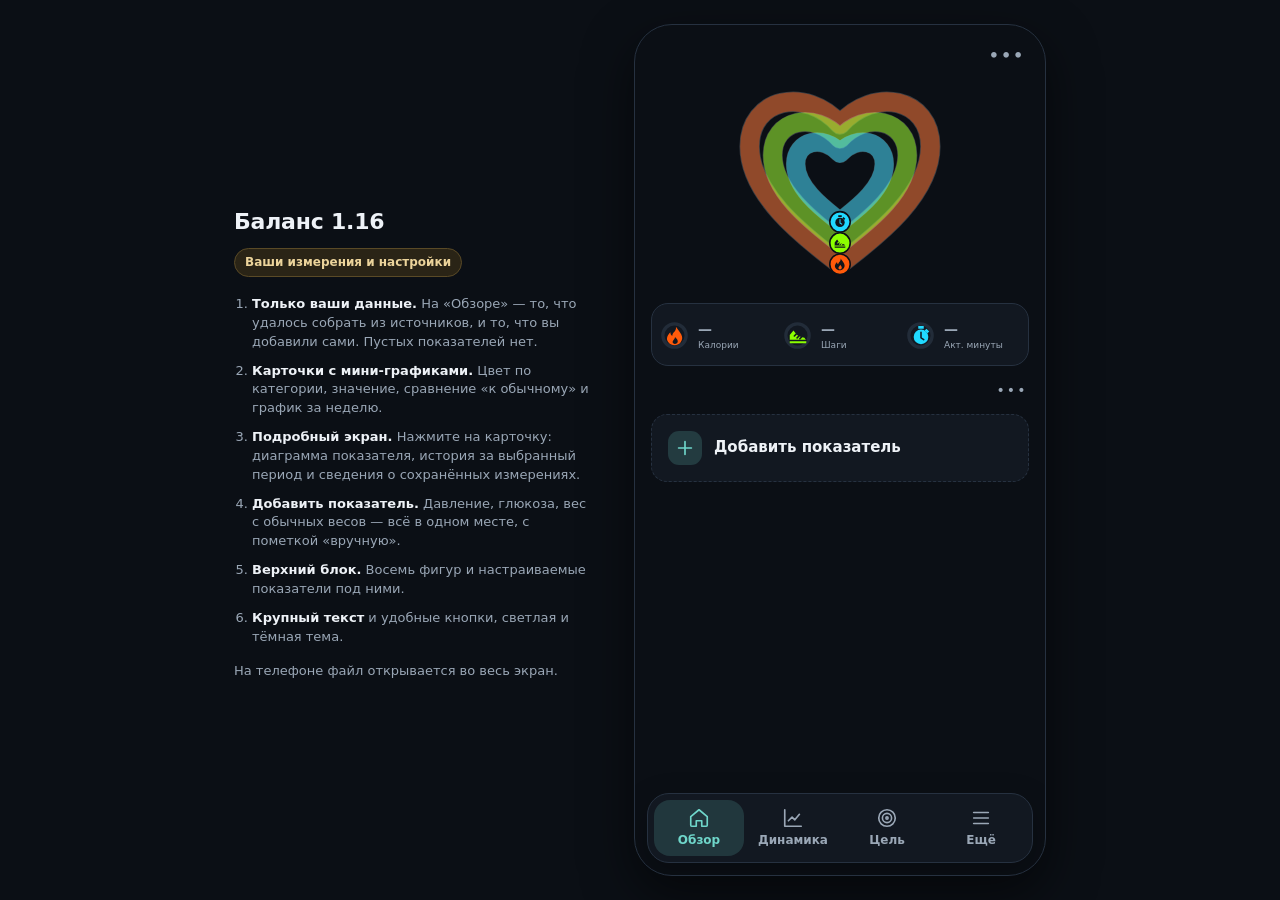
==== commit d0249fc7: "Change default layout from 'list' to 'grid3'" ====
--- a/web-src/index.html
+++ b/web-src/index.html
@@ -606,7 +606,7 @@
   pinned:[],hidden:LS.get('balans2.hidden',[]),
   anim:LS.get('balans2.anim',true),demo:false,
   cardSize:LS.get('balans2.cardSize',{}),cardOrder:LS.get('balans2.cardOrder',[]),
-  manual:LS.get('balans2.manual',{}),theme:LS.get('balans2.theme','dark'),pal:Object.assign({dark:'graphite',light:'morning'},LS.get('balans2.pal',{})),srcF:'Все',layout:LS.get('balans2.layout','list')};
+  manual:LS.get('balans2.manual',{}),theme:LS.get('balans2.theme','dark'),pal:Object.assign({dark:'graphite',light:'morning'},LS.get('balans2.pal',{})),srcF:'Все',layout:LS.get('balans2.layout','grid3')};
 const demoOn=()=>false;
 
 const $=s=>document.querySelector(s);
@@ -840,7 +840,7 @@
   return out;
 }
 function renderGroups(){
-  if(!['list','tiles','grid3'].includes(state.layout))state.layout='list';
+  if(!['list','tiles','grid3'].includes(state.layout))state.layout='grid3';
   document.body.dataset.layout=state.layout;
   const _foldIds=foldIdsOf();
   const _vis=AV().filter(m=>!_foldIds.includes(m.id));
